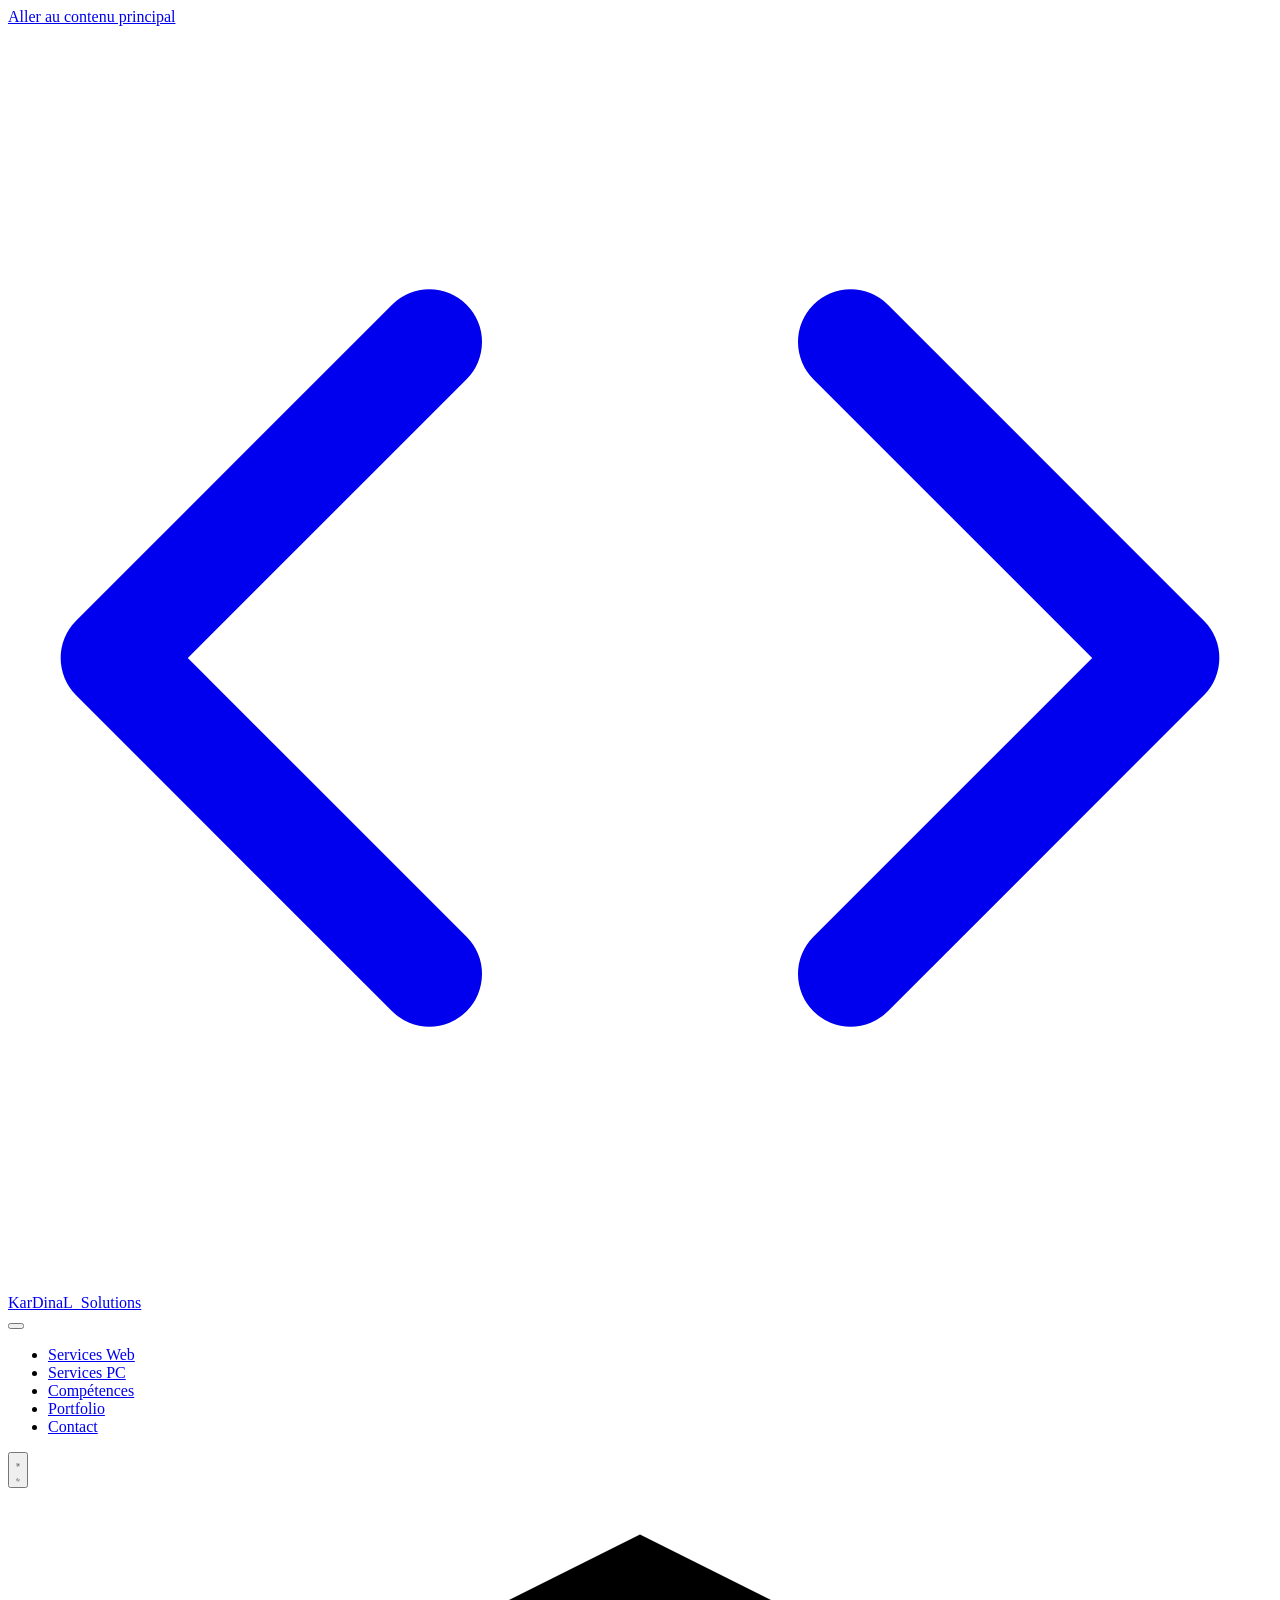
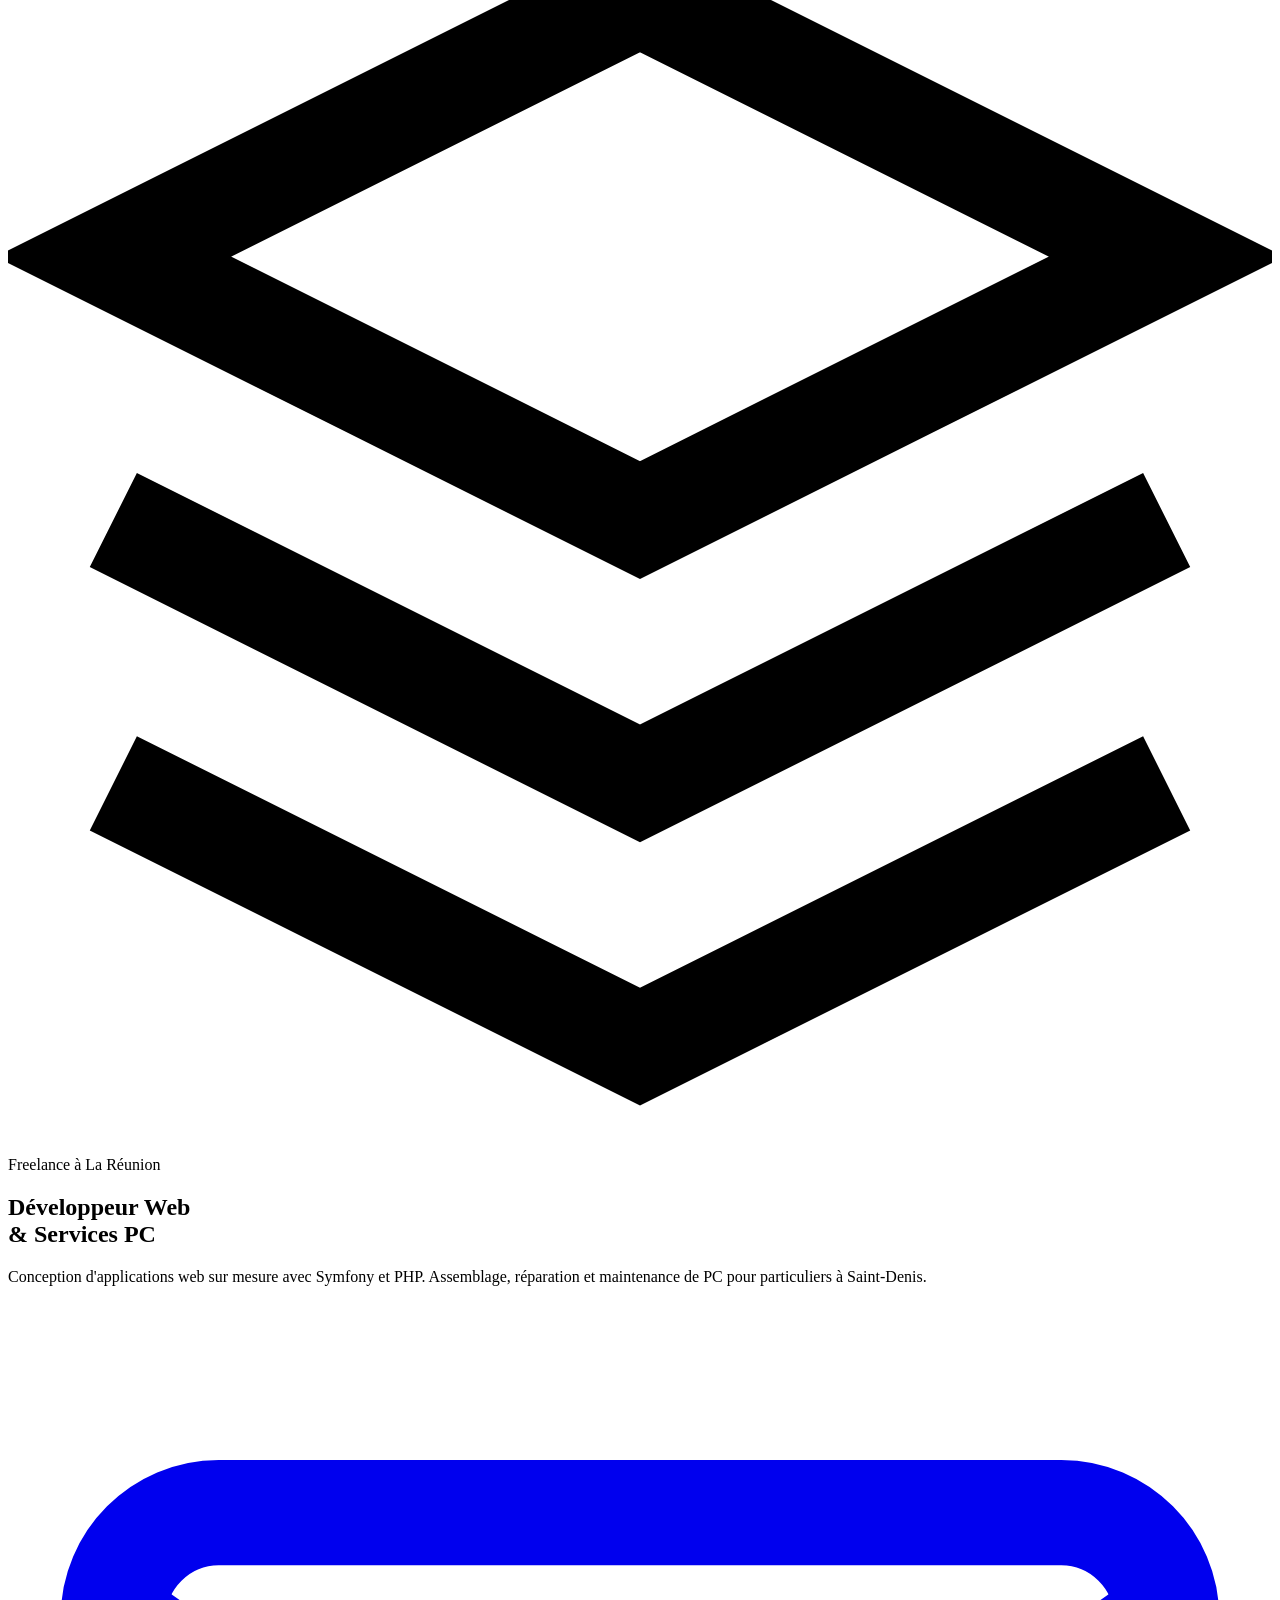
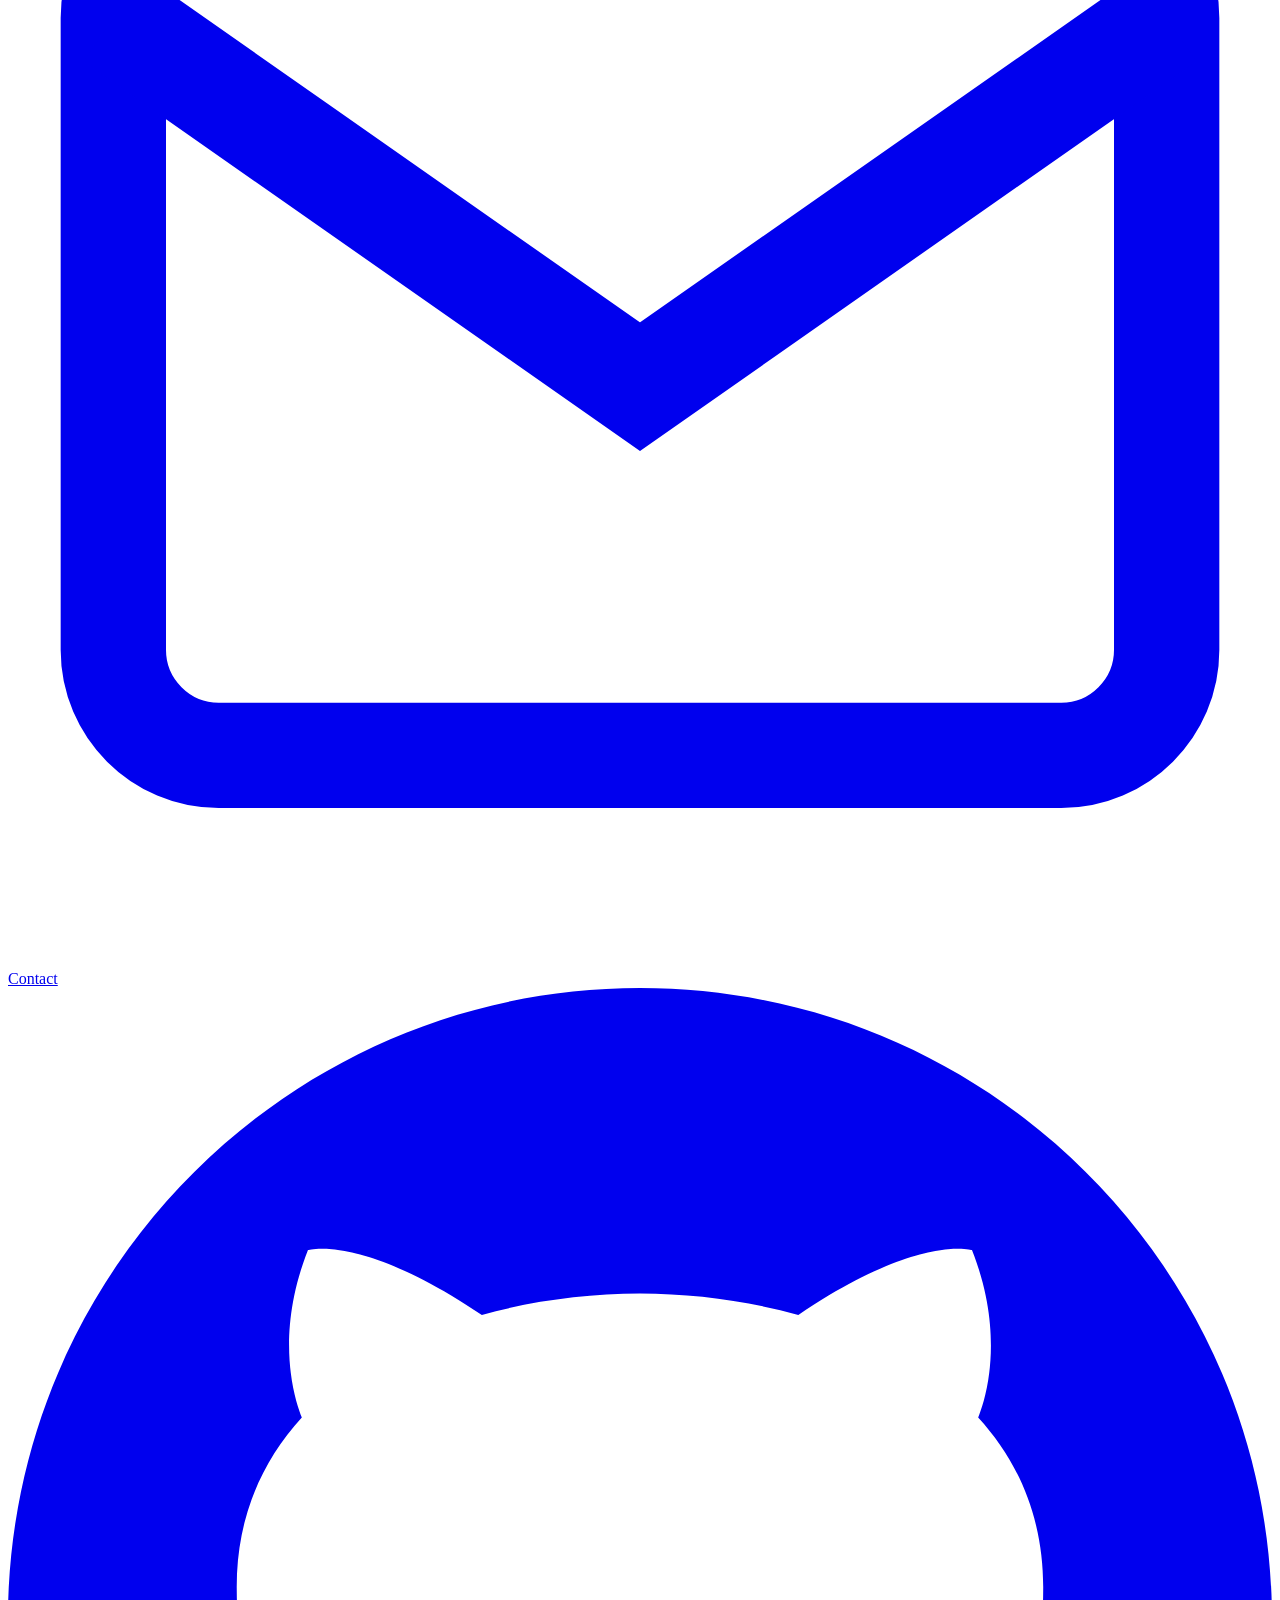
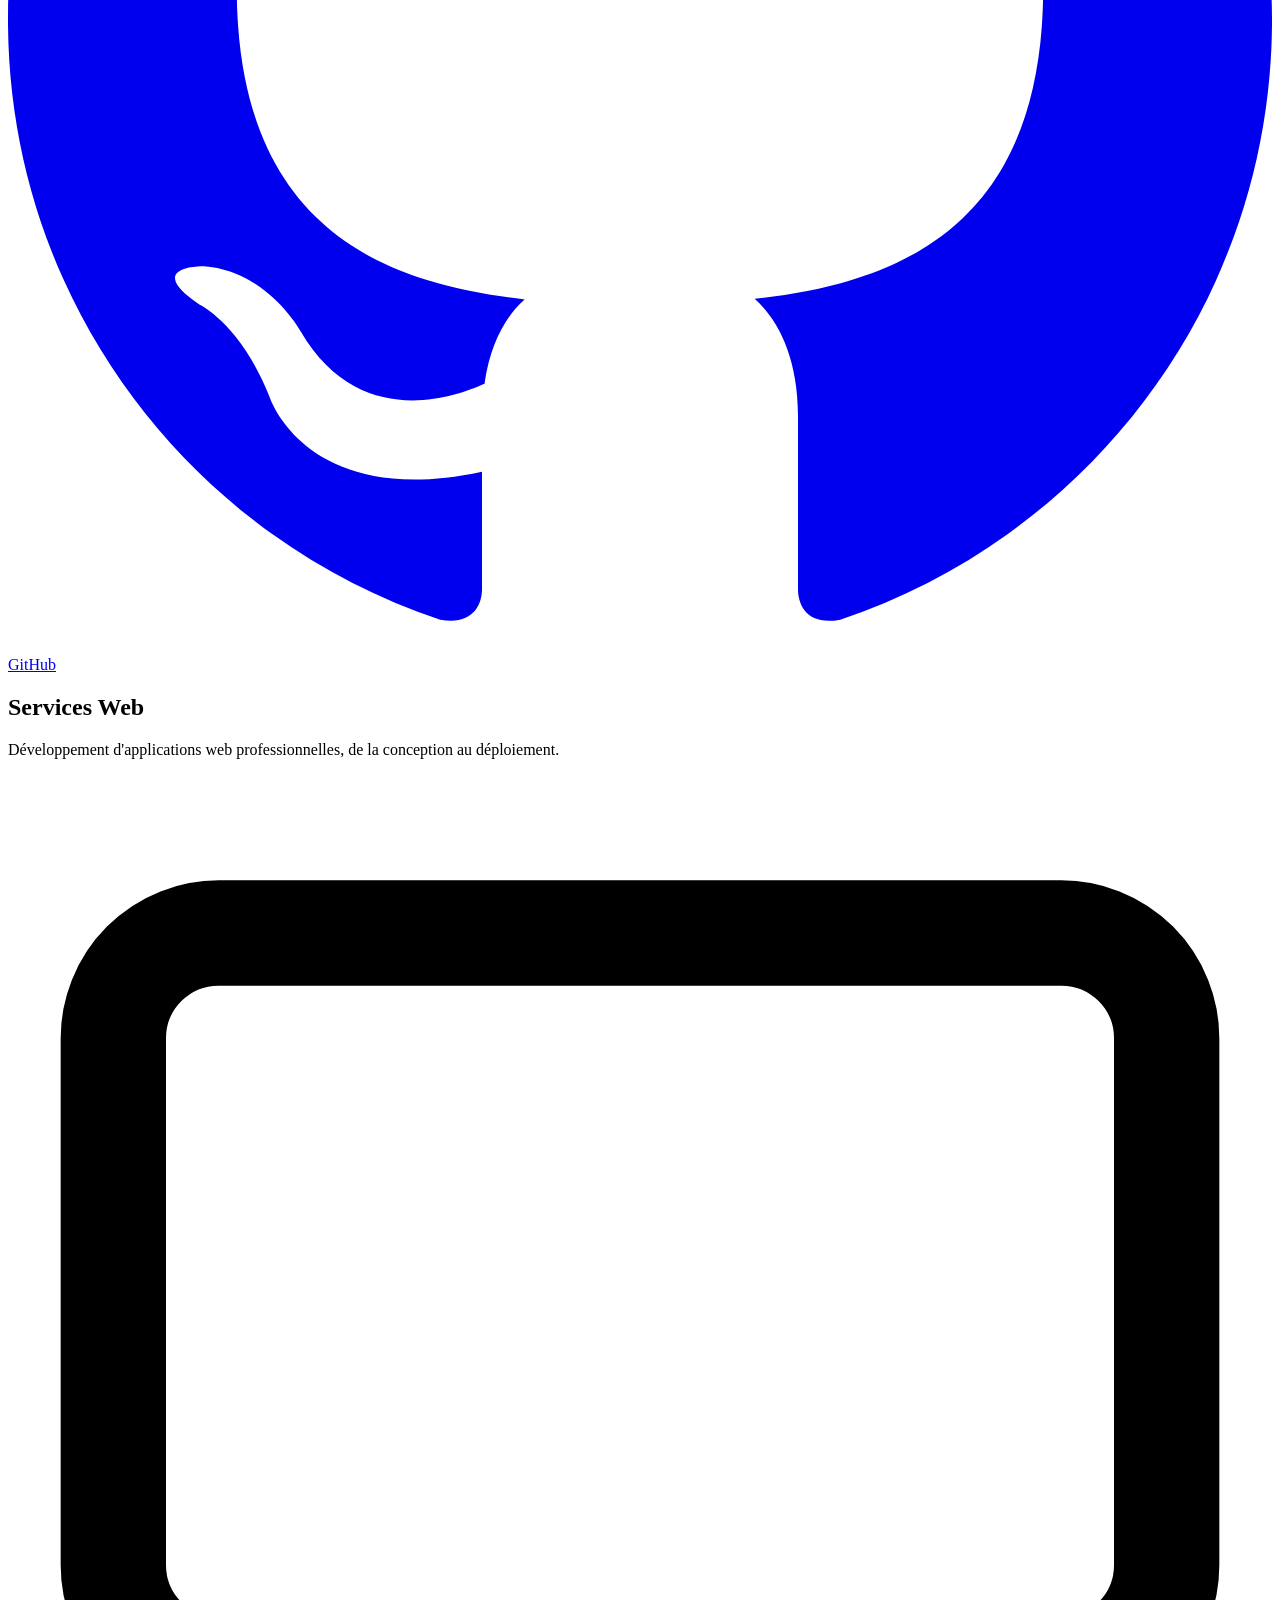
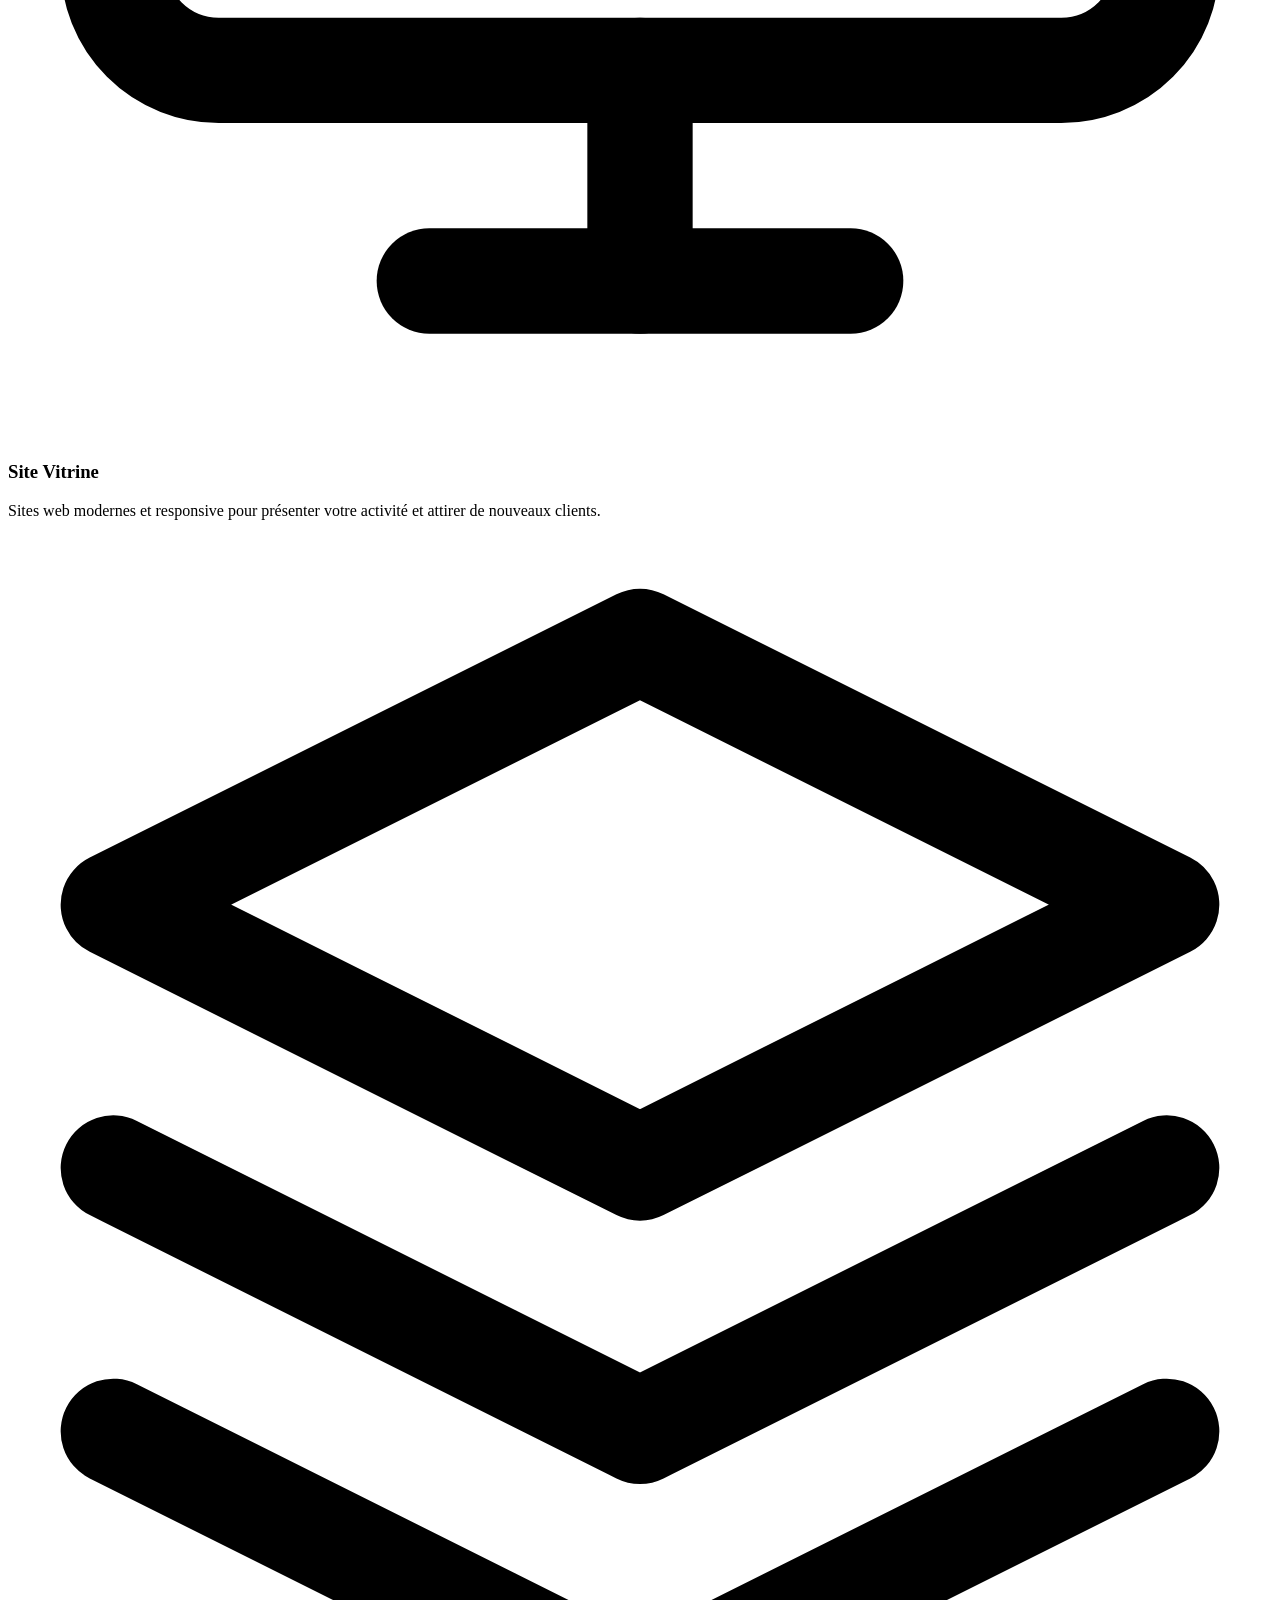
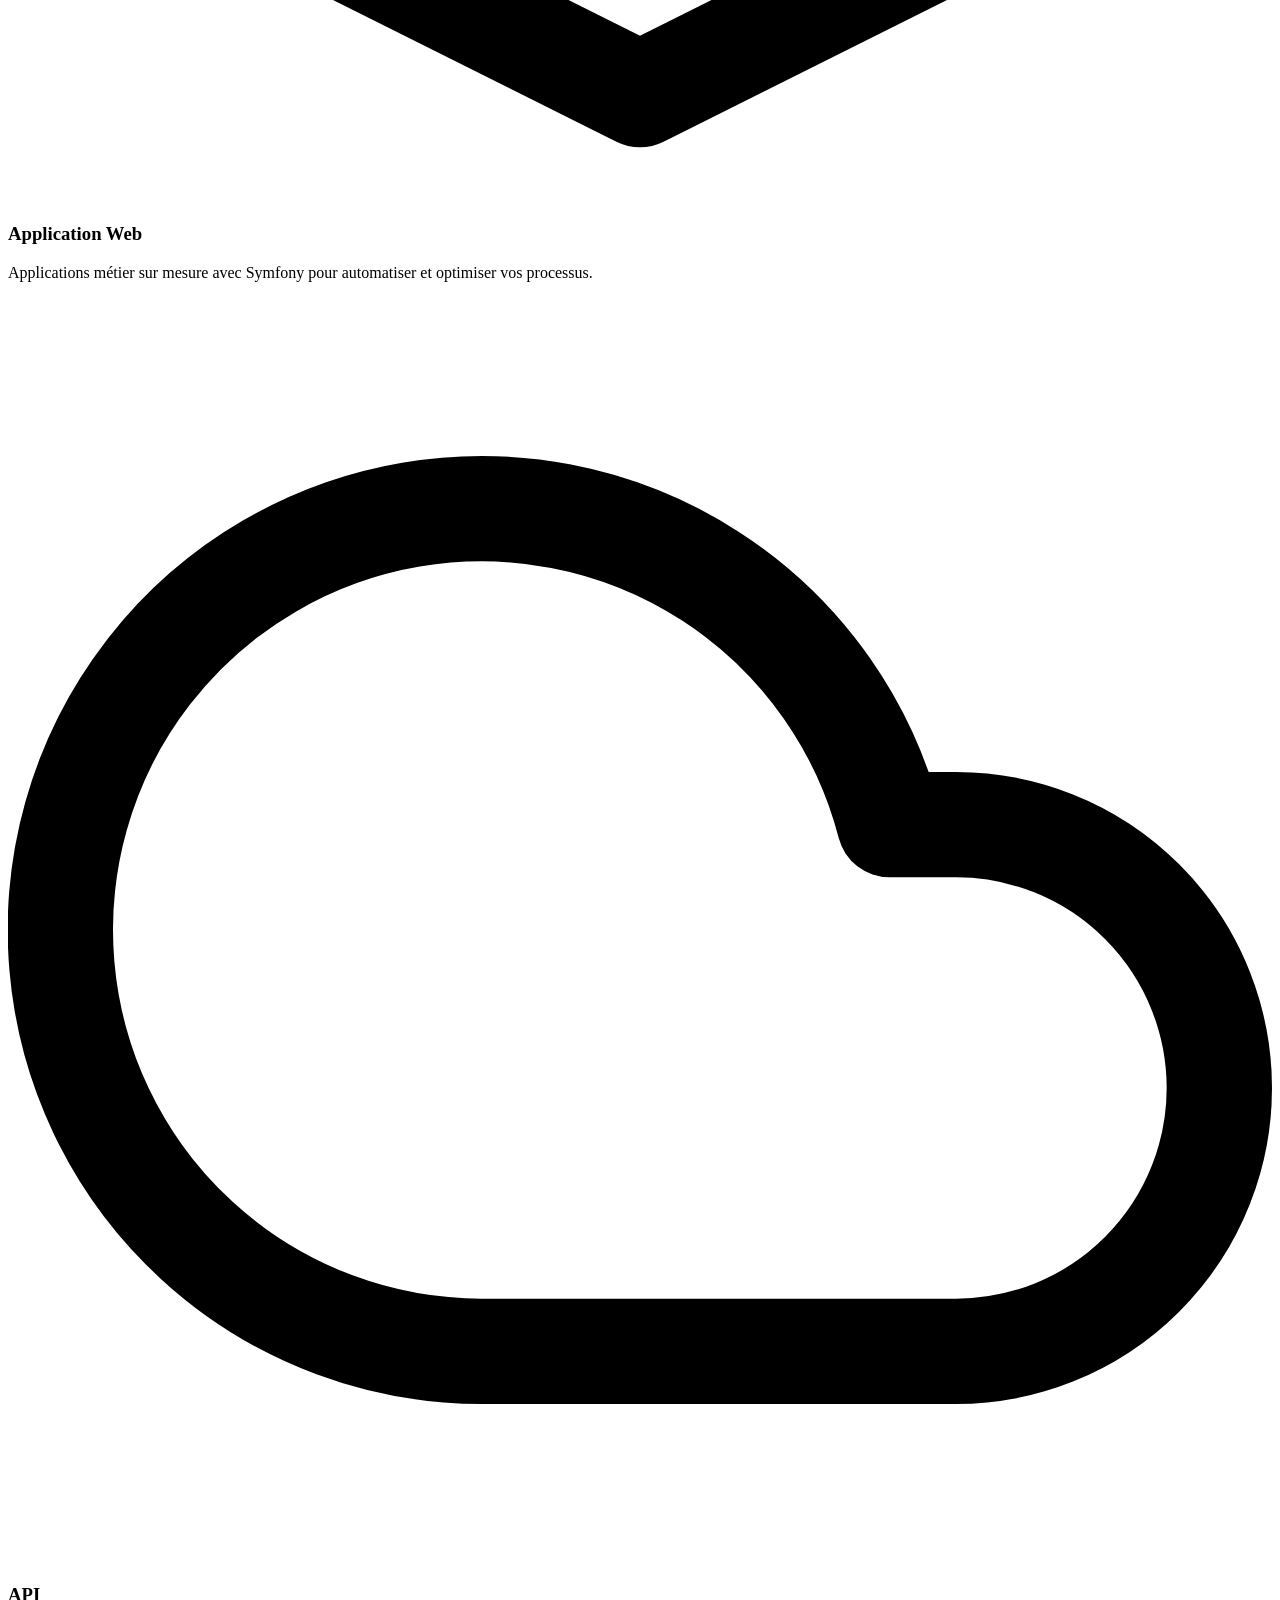
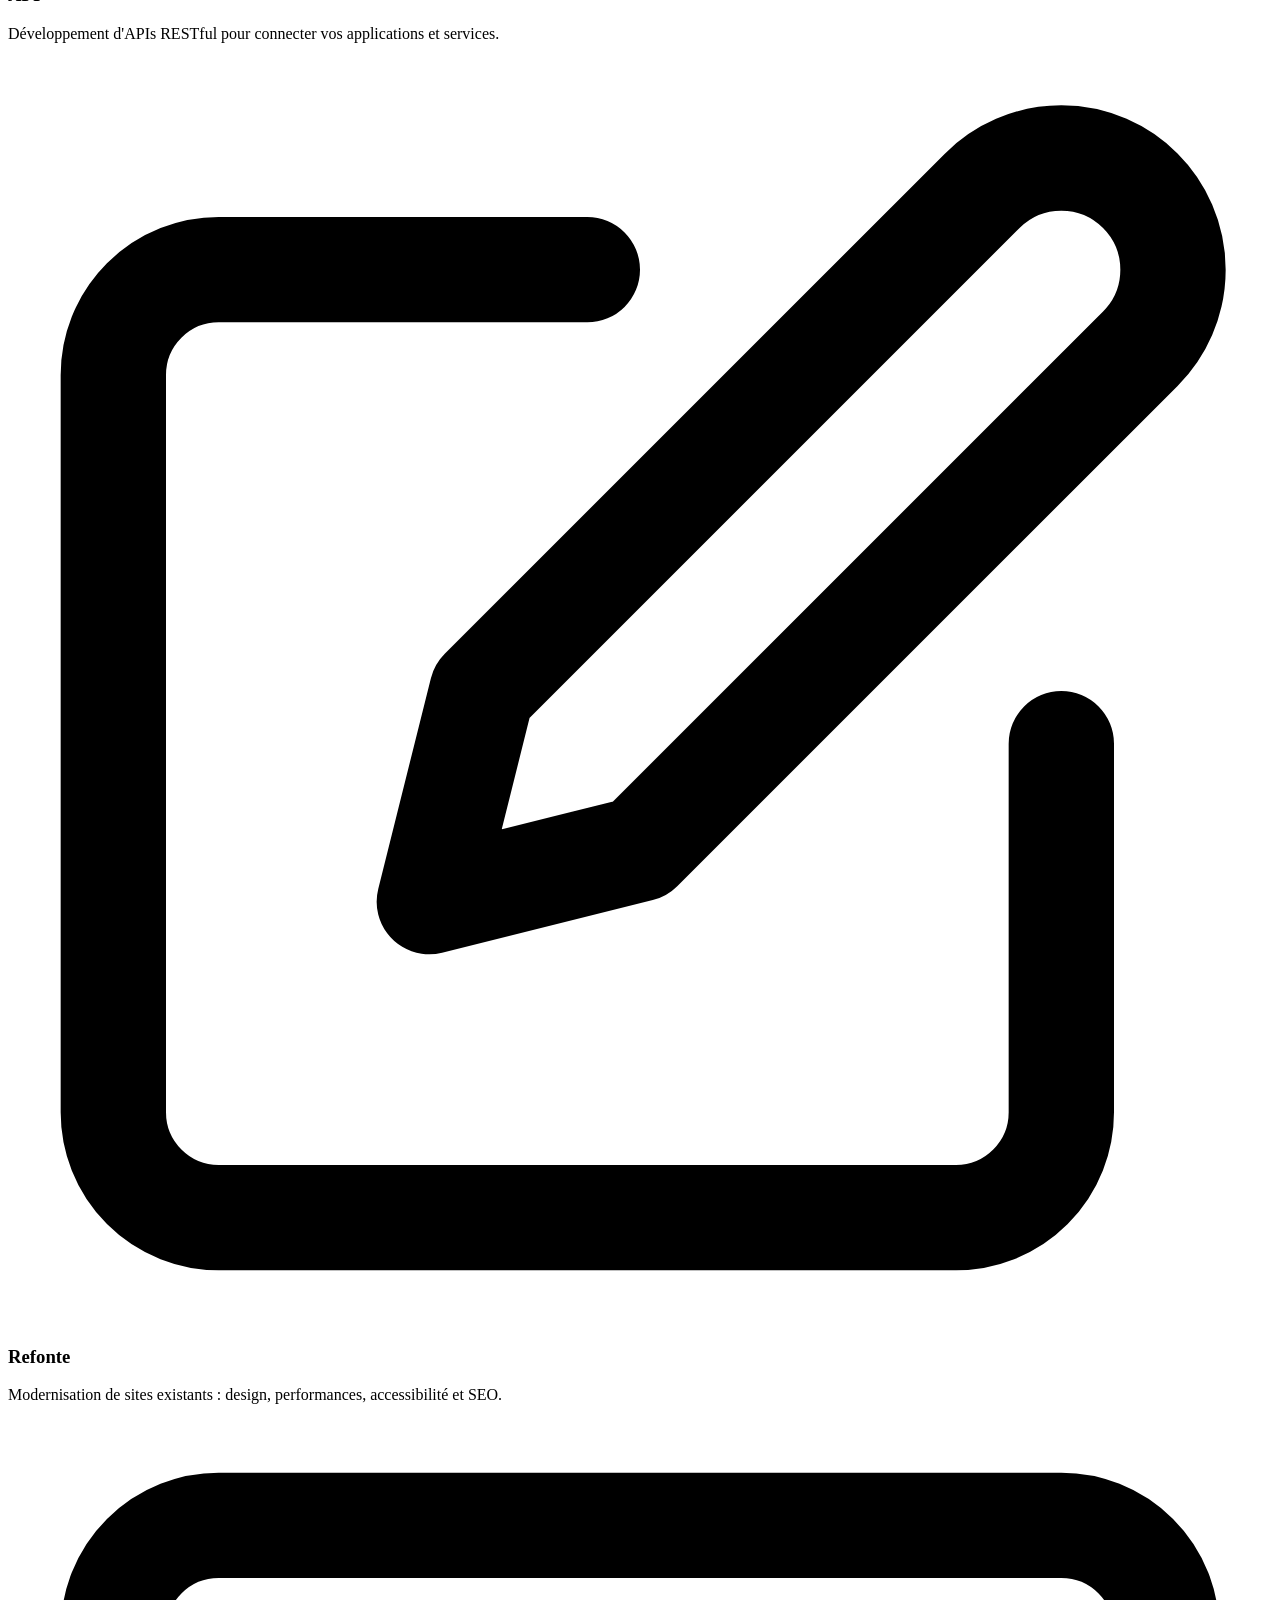
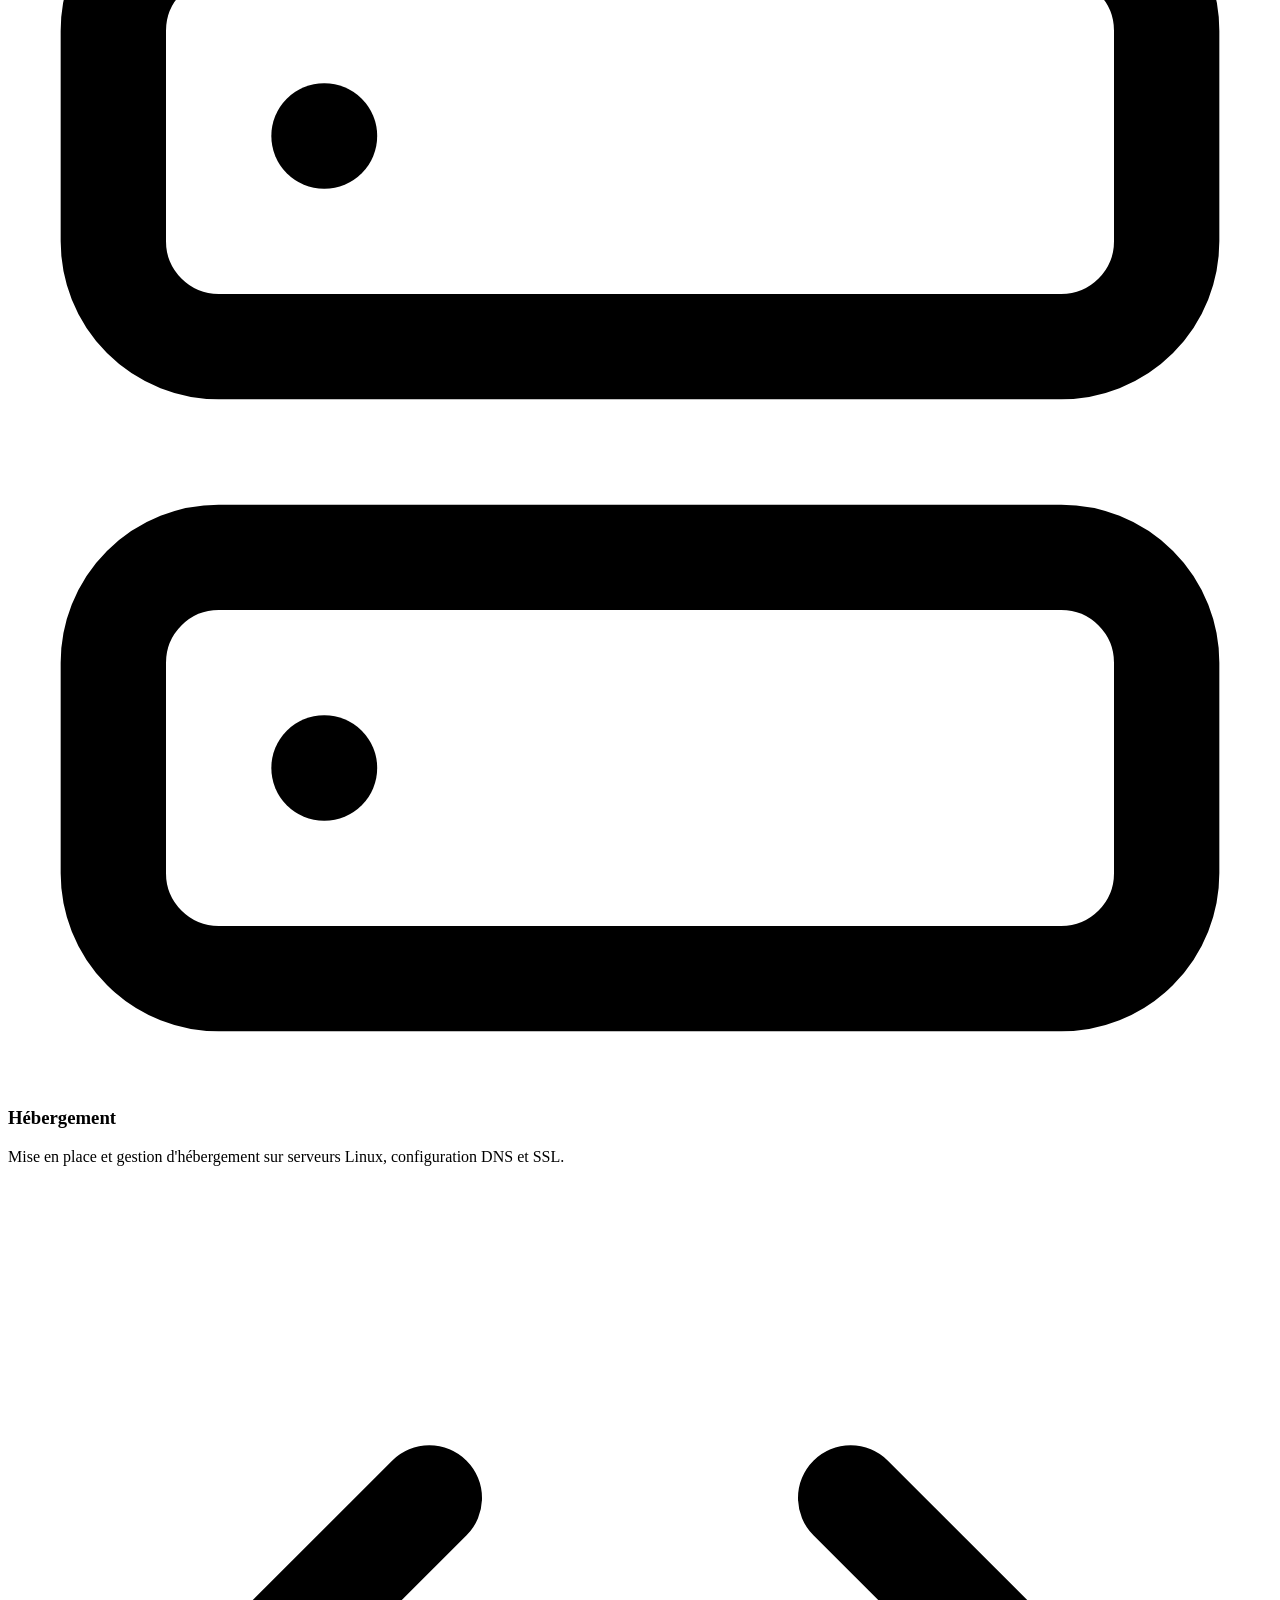
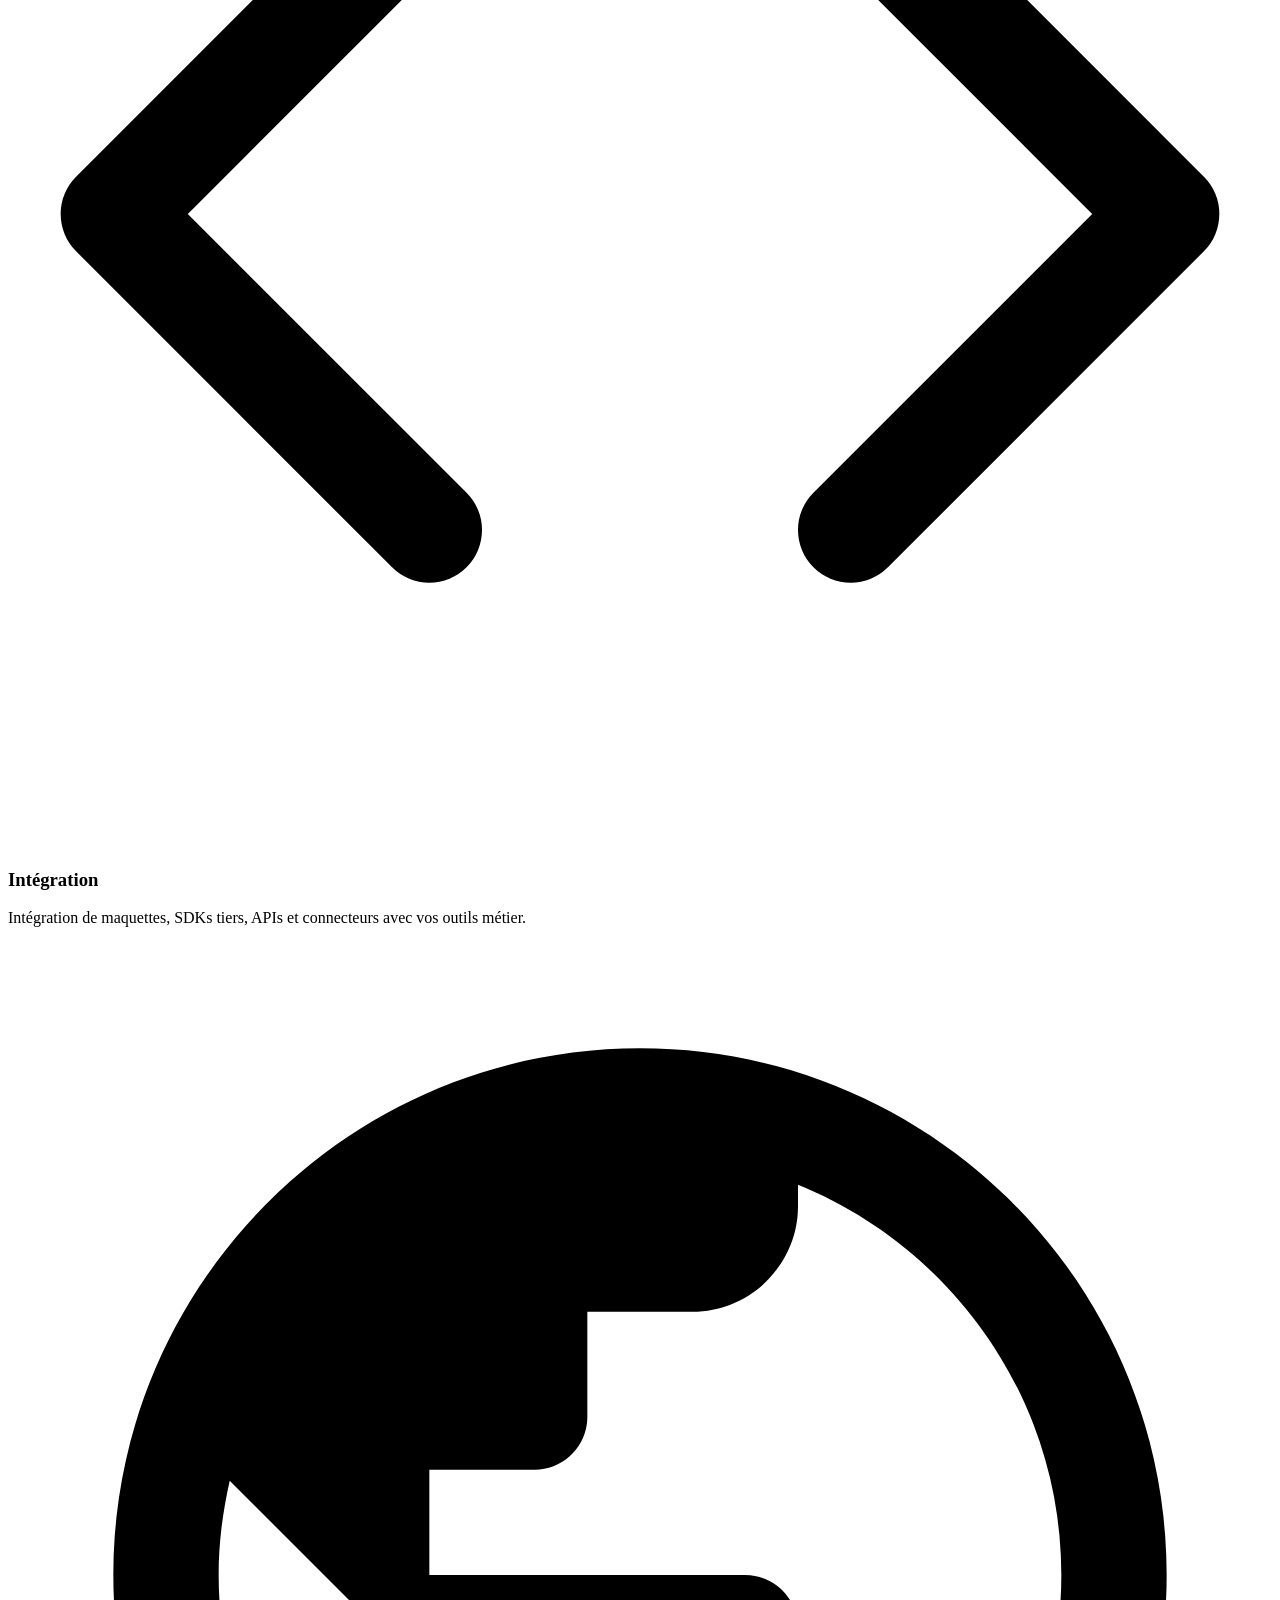
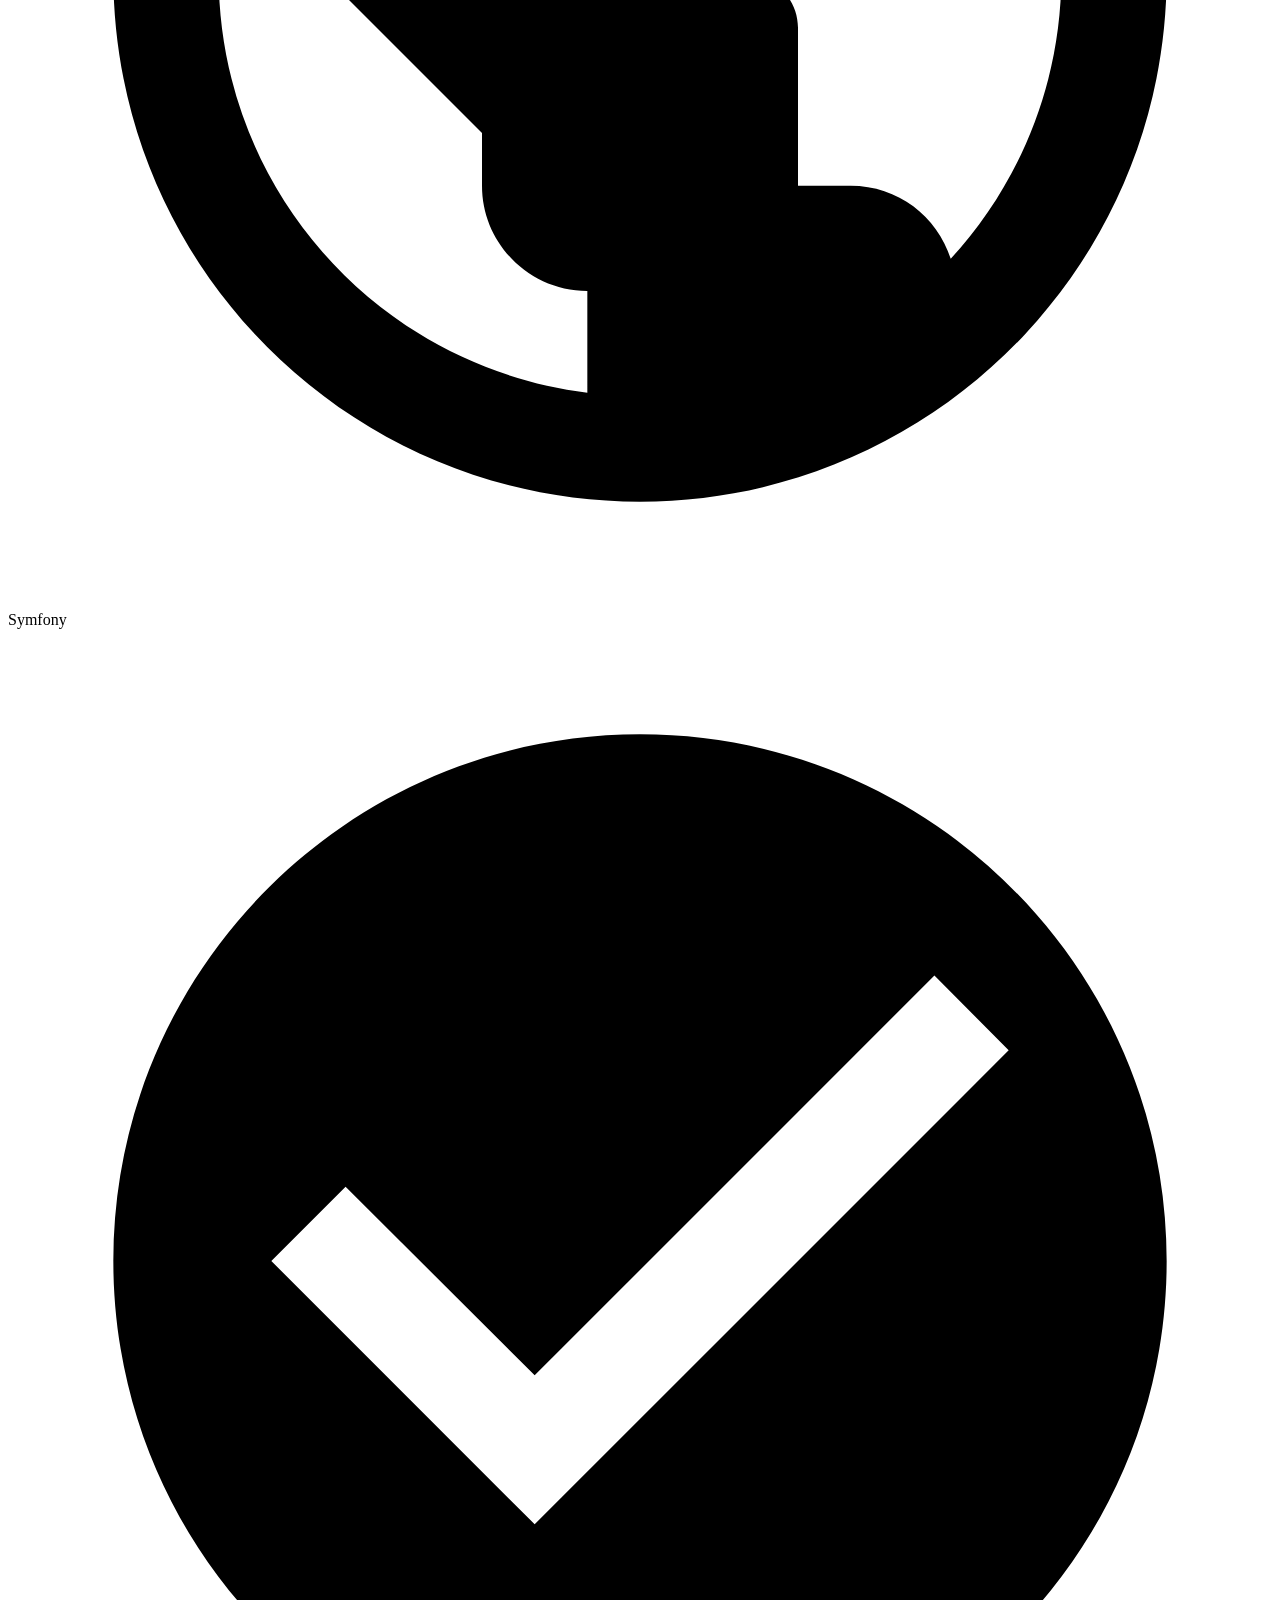
==== index.html @ f2d94ae6 "First commit" ====
<!DOCTYPE html>
<html lang="fr" data-theme="light">
<head>
    <meta charset="UTF-8">
    <meta name="viewport" content="width=device-width, initial-scale=1.0">
    <meta http-equiv="X-UA-Compatible" content="IE=edge">
    
    <!-- SEO -->
    <title>KarDinaL_Solutions | Développeur Web & Services PC à La Réunion</title>
    <meta name="description" content="Développeur d'applications web Symfony et services informatiques à Saint-Denis, La Réunion. Sites vitrines, applications web, APIs, assemblage et réparation PC pour particuliers.">
    <meta name="keywords" content="développeur web, Symfony, PHP, La Réunion, Saint-Denis, assemblage PC, réparation ordinateur, site vitrine, application web">
    <meta name="author" content="GRONDIN Clarel">
    <meta name="robots" content="index, follow">
    <link rel="canonical" href="https://me.kdlsolutions.re/">
    
    <!-- Open Graph -->
    <meta property="og:type" content="website">
    <meta property="og:url" content="https://me.kdlsolutions.re/">
    <meta property="og:title" content="KarDinaL_Solutions | Développeur Web & Services PC">
    <meta property="og:description" content="Développeur d'applications web et services informatiques à La Réunion. Sites vitrines, APIs, assemblage et réparation PC.">
    <meta property="og:locale" content="fr_FR">
    <meta property="og:site_name" content="KarDinaL_Solutions">
    
    <!-- Twitter Card -->
    <meta name="twitter:card" content="summary_large_image">
    <meta name="twitter:title" content="KarDinaL_Solutions | Développeur Web & Services PC">
    <meta name="twitter:description" content="Développeur d'applications web et services informatiques à La Réunion.">
    
    <!-- Favicon -->
    <link rel="icon" type="image/svg+xml" href="data:image/svg+xml,<svg xmlns='http://www.w3.org/2000/svg' viewBox='0 0 100 100'><text y='.9em' font-size='90'>💻</text></svg>">
    
    <!-- Preload fonts -->
    <link rel="preconnect" href="https://fonts.googleapis.com">
    <link rel="preconnect" href="https://fonts.gstatic.com" crossorigin>
    <link rel="preload" href="https://fonts.googleapis.com/css2?family=Inter:wght@400;500;600;700&display=swap" as="style">
    <link href="https://fonts.googleapis.com/css2?family=Inter:wght@400;500;600;700&display=swap" rel="stylesheet">
    
    <!-- Styles -->
    <link rel="stylesheet" href="assets/css/styles.css">
    
    <!-- JSON-LD Structured Data -->
    <script type="application/ld+json">
    {
        "@context": "https://schema.org",
        "@type": "ProfessionalService",
        "name": "KarDinaL_Solutions",
        "description": "Développeur d'applications web Symfony et services informatiques à La Réunion",
        "url": "https://me.kdlsolutions.re",
        "address": {
            "@type": "PostalAddress",
            "addressLocality": "Saint-Denis",
            "addressRegion": "La Réunion",
            "addressCountry": "FR"
        },
        "areaServed": {
            "@type": "Place",
            "name": "La Réunion"
        },
        "priceRange": "Sur devis",
        "serviceType": ["Développement web", "Assemblage PC", "Réparation informatique"],
        "sameAs": [
            "https://github.com/ALFClarel",
            "https://www.linkedin.com/in/clarel-grondin-336894282/"
        ]
    }
    </script>
</head>
<body>
    <!-- Skip Link -->
    <a href="#main" class="sr-only">Aller au contenu principal</a>

    <!-- Header -->
    <header class="header" role="banner">
        <div class="header__inner">
            <a href="#" class="header__logo" aria-label="KarDinaL_Solutions - Accueil">
                <!-- Logo placeholder - remplacer par votre logo -->
                <svg class="header__logo-icon" viewBox="0 0 24 24" fill="none" stroke="currentColor" stroke-width="2" stroke-linecap="round" stroke-linejoin="round" aria-hidden="true">
                    <polyline points="16 18 22 12 16 6"></polyline>
                    <polyline points="8 6 2 12 8 18"></polyline>
                </svg>
                <span>KarDinaL_Solutions</span>
            </a>
            
            <nav class="nav" role="navigation" aria-label="Navigation principale">
                <button class="nav__toggle" aria-expanded="false" aria-controls="nav-menu" aria-label="Menu de navigation">
                    <span class="nav__toggle-line"></span>
                    <span class="nav__toggle-line"></span>
                    <span class="nav__toggle-line"></span>
                </button>
                
                <ul class="nav__list" id="nav-menu">
                    <li><a href="#services-web" class="nav__link">Services Web</a></li>
                    <li><a href="#services-pc" class="nav__link">Services PC</a></li>
                    <li><a href="#competences" class="nav__link">Compétences</a></li>
                    <li><a href="#portfolio" class="nav__link">Portfolio</a></li>
                    <li><a href="#contact" class="nav__link">Contact</a></li>
                </ul>
                
                <button class="theme-toggle" aria-label="Activer le mode sombre" type="button">
                    <svg class="theme-toggle__icon theme-toggle__icon--sun" viewBox="0 0 24 24" fill="none" stroke="currentColor" stroke-width="2" stroke-linecap="round" stroke-linejoin="round" aria-hidden="true">
                        <circle cx="12" cy="12" r="5"></circle>
                        <line x1="12" y1="1" x2="12" y2="3"></line>
                        <line x1="12" y1="21" x2="12" y2="23"></line>
                        <line x1="4.22" y1="4.22" x2="5.64" y2="5.64"></line>
                        <line x1="18.36" y1="18.36" x2="19.78" y2="19.78"></line>
                        <line x1="1" y1="12" x2="3" y2="12"></line>
                        <line x1="21" y1="12" x2="23" y2="12"></line>
                        <line x1="4.22" y1="19.78" x2="5.64" y2="18.36"></line>
                        <line x1="18.36" y1="5.64" x2="19.78" y2="4.22"></line>
                    </svg>
                    <svg class="theme-toggle__icon theme-toggle__icon--moon" viewBox="0 0 24 24" fill="none" stroke="currentColor" stroke-width="2" stroke-linecap="round" stroke-linejoin="round" aria-hidden="true">
                        <path d="M21 12.79A9 9 0 1 1 11.21 3 7 7 0 0 0 21 12.79z"></path>
                    </svg>
                </button>
            </nav>
        </div>
    </header>

    <!-- Main Content -->
    <main id="main">
        <!-- Hero Section -->
        <section class="hero" id="hero">
            <div class="hero__content">
                <span class="hero__badge animate-fade-in-up">
                    <svg class="hero__badge-icon" viewBox="0 0 24 24" fill="none" stroke="currentColor" stroke-width="2" aria-hidden="true">
                        <path d="M12 2L2 7l10 5 10-5-10-5z"></path>
                        <path d="M2 17l10 5 10-5"></path>
                        <path d="M2 12l10 5 10-5"></path>
                    </svg>
                    Freelance à La Réunion
                </span>
                
                <h1 class="hero__title animate-fade-in-up animate-delay-1">
                    Développeur Web<br>
                    <span class="hero__title-accent">& Services PC</span>
                </h1>
                
                <p class="hero__description animate-fade-in-up animate-delay-2">
                    Conception d'applications web sur mesure avec Symfony et PHP. 
                    Assemblage, réparation et maintenance de PC pour particuliers à Saint-Denis.
                </p>
                
                <div class="hero__actions animate-fade-in-up animate-delay-3">
                    <a href="#contact" class="btn btn--primary">
                        <svg class="btn__icon" viewBox="0 0 24 24" fill="none" stroke="currentColor" stroke-width="2" aria-hidden="true">
                            <path d="M4 4h16c1.1 0 2 .9 2 2v12c0 1.1-.9 2-2 2H4c-1.1 0-2-.9-2-2V6c0-1.1.9-2 2-2z"></path>
                            <polyline points="22,6 12,13 2,6"></polyline>
                        </svg>
                        Contact
                    </a>
                    <a href="https://github.com/ALFClarel" target="_blank" rel="noopener noreferrer" class="btn btn--secondary">
                        <svg class="btn__icon" viewBox="0 0 24 24" fill="currentColor" aria-hidden="true">
                            <path d="M12 0c-6.626 0-12 5.373-12 12 0 5.302 3.438 9.8 8.207 11.387.599.111.793-.261.793-.577v-2.234c-3.338.726-4.033-1.416-4.033-1.416-.546-1.387-1.333-1.756-1.333-1.756-1.089-.745.083-.729.083-.729 1.205.084 1.839 1.237 1.839 1.237 1.07 1.834 2.807 1.304 3.492.997.107-.775.418-1.305.762-1.604-2.665-.305-5.467-1.334-5.467-5.931 0-1.311.469-2.381 1.236-3.221-.124-.303-.535-1.524.117-3.176 0 0 1.008-.322 3.301 1.23.957-.266 1.983-.399 3.003-.404 1.02.005 2.047.138 3.006.404 2.291-1.552 3.297-1.23 3.297-1.23.653 1.653.242 2.874.118 3.176.77.84 1.235 1.911 1.235 3.221 0 4.609-2.807 5.624-5.479 5.921.43.372.823 1.102.823 2.222v3.293c0 .319.192.694.801.576 4.765-1.589 8.199-6.086 8.199-11.386 0-6.627-5.373-12-12-12z"/>
                        </svg>
                        GitHub
                    </a>
                </div>
            </div>
        </section>

        <!-- Services Web Section -->
        <section class="section section--alt" id="services-web">
            <div class="container">
                <div class="section__header reveal">
                    <h2 class="section__title">Services Web</h2>
                    <p class="section__subtitle">
                        Développement d'applications web professionnelles, de la conception au déploiement.
                    </p>
                </div>
                
                <div class="services-grid">
                    <article class="service-card reveal">
                        <svg class="service-card__icon" viewBox="0 0 24 24" fill="none" stroke="currentColor" stroke-width="2" stroke-linecap="round" stroke-linejoin="round" aria-hidden="true">
                            <rect x="2" y="3" width="20" height="14" rx="2" ry="2"></rect>
                            <line x1="8" y1="21" x2="16" y2="21"></line>
                            <line x1="12" y1="17" x2="12" y2="21"></line>
                        </svg>
                        <h3 class="service-card__title">Site Vitrine</h3>
                        <p class="service-card__description">
                            Sites web modernes et responsive pour présenter votre activité et attirer de nouveaux clients.
                        </p>
                    </article>
                    
                    <article class="service-card reveal">
                        <svg class="service-card__icon" viewBox="0 0 24 24" fill="none" stroke="currentColor" stroke-width="2" stroke-linecap="round" stroke-linejoin="round" aria-hidden="true">
                            <polygon points="12 2 2 7 12 12 22 7 12 2"></polygon>
                            <polyline points="2 17 12 22 22 17"></polyline>
                            <polyline points="2 12 12 17 22 12"></polyline>
                        </svg>
                        <h3 class="service-card__title">Application Web</h3>
                        <p class="service-card__description">
                            Applications métier sur mesure avec Symfony pour automatiser et optimiser vos processus.
                        </p>
                    </article>
                    
                    <article class="service-card reveal">
                        <svg class="service-card__icon" viewBox="0 0 24 24" fill="none" stroke="currentColor" stroke-width="2" stroke-linecap="round" stroke-linejoin="round" aria-hidden="true">
                            <path d="M18 10h-1.26A8 8 0 1 0 9 20h9a5 5 0 0 0 0-10z"></path>
                        </svg>
                        <h3 class="service-card__title">API</h3>
                        <p class="service-card__description">
                            Développement d'APIs RESTful pour connecter vos applications et services.
                        </p>
                    </article>
                    
                    <article class="service-card reveal">
                        <svg class="service-card__icon" viewBox="0 0 24 24" fill="none" stroke="currentColor" stroke-width="2" stroke-linecap="round" stroke-linejoin="round" aria-hidden="true">
                            <path d="M11 4H4a2 2 0 0 0-2 2v14a2 2 0 0 0 2 2h14a2 2 0 0 0 2-2v-7"></path>
                            <path d="M18.5 2.5a2.121 2.121 0 0 1 3 3L12 15l-4 1 1-4 9.5-9.5z"></path>
                        </svg>
                        <h3 class="service-card__title">Refonte</h3>
                        <p class="service-card__description">
                            Modernisation de sites existants : design, performances, accessibilité et SEO.
                        </p>
                    </article>
                    
                    <article class="service-card reveal">
                        <svg class="service-card__icon" viewBox="0 0 24 24" fill="none" stroke="currentColor" stroke-width="2" stroke-linecap="round" stroke-linejoin="round" aria-hidden="true">
                            <rect x="2" y="2" width="20" height="8" rx="2" ry="2"></rect>
                            <rect x="2" y="14" width="20" height="8" rx="2" ry="2"></rect>
                            <line x1="6" y1="6" x2="6.01" y2="6"></line>
                            <line x1="6" y1="18" x2="6.01" y2="18"></line>
                        </svg>
                        <h3 class="service-card__title">Hébergement</h3>
                        <p class="service-card__description">
                            Mise en place et gestion d'hébergement sur serveurs Linux, configuration DNS et SSL.
                        </p>
                    </article>
                    
                    <article class="service-card reveal">
                        <svg class="service-card__icon" viewBox="0 0 24 24" fill="none" stroke="currentColor" stroke-width="2" stroke-linecap="round" stroke-linejoin="round" aria-hidden="true">
                            <polyline points="16 18 22 12 16 6"></polyline>
                            <polyline points="8 6 2 12 8 18"></polyline>
                        </svg>
                        <h3 class="service-card__title">Intégration</h3>
                        <p class="service-card__description">
                            Intégration de maquettes, SDKs tiers, APIs et connecteurs avec vos outils métier.
                        </p>
                    </article>
                </div>
                
                <div class="tech-stack reveal">
                    <span class="tech-badge">
                        <svg class="tech-badge__icon" viewBox="0 0 24 24" fill="currentColor" aria-hidden="true">
                            <path d="M12 2C6.48 2 2 6.48 2 12s4.48 10 10 10 10-4.48 10-10S17.52 2 12 2zm-1 17.93c-3.95-.49-7-3.85-7-7.93 0-.62.08-1.21.21-1.79L9 15v1c0 1.1.9 2 2 2v1.93zm6.9-2.54c-.26-.81-1-1.39-1.9-1.39h-1v-3c0-.55-.45-1-1-1H8v-2h2c.55 0 1-.45 1-1V7h2c1.1 0 2-.9 2-2v-.41c2.93 1.19 5 4.06 5 7.41 0 2.08-.8 3.97-2.1 5.39z"/>
                        </svg>
                        Symfony
                    </span>
                    <span class="tech-badge">
                        <svg class="tech-badge__icon" viewBox="0 0 24 24" fill="currentColor" aria-hidden="true">
                            <path d="M12 2C6.48 2 2 6.48 2 12s4.48 10 10 10 10-4.48 10-10S17.52 2 12 2zm-2 15l-5-5 1.41-1.41L10 14.17l7.59-7.59L19 8l-9 9z"/>
                        </svg>
                        PHP
                    </span>
                    <span class="tech-badge">
                        <svg class="tech-badge__icon" viewBox="0 0 24 24" fill="currentColor" aria-hidden="true">
                            <path d="M12 3c-4.97 0-9 4.03-9 9s4.03 9 9 9c.83 0 1.5-.67 1.5-1.5 0-.39-.15-.74-.39-1.01-.23-.26-.38-.61-.38-.99 0-.83.67-1.5 1.5-1.5H16c2.76 0 5-2.24 5-5 0-4.42-4.03-8-9-8zm-5.5 9c-.83 0-1.5-.67-1.5-1.5S5.67 9 6.5 9 8 9.67 8 10.5 7.33 12 6.5 12zm3-4C8.67 8 8 7.33 8 6.5S8.67 5 9.5 5s1.5.67 1.5 1.5S10.33 8 9.5 8zm5 0c-.83 0-1.5-.67-1.5-1.5S13.67 5 14.5 5s1.5.67 1.5 1.5S15.33 8 14.5 8zm3 4c-.83 0-1.5-.67-1.5-1.5S16.67 9 17.5 9s1.5.67 1.5 1.5-.67 1.5-1.5 1.5z"/>
                        </svg>
                        MySQL
                    </span>
                    <span class="tech-badge">
                        <svg class="tech-badge__icon" viewBox="0 0 24 24" fill="currentColor" aria-hidden="true">
                            <path d="M12 2L2 7v10l10 5 10-5V7L12 2zm0 18.5L4 16V9l8 4v7.5zm1-8.77L5.5 8 12 4.5 18.5 8 13 11.73z"/>
                        </svg>
                        Linux
                    </span>
                </div>
                
                <p class="section__subtitle reveal" style="margin-top: var(--spacing-xl); text-align: center;">
                    <strong>Tarification sur devis</strong> — Chaque projet est unique.
                </p>
            </div>
        </section>

        <!-- Services PC Section -->
        <section class="section" id="services-pc">
            <div class="container">
                <div class="section__header reveal">
                    <h2 class="section__title">Services PC</h2>
                    <p class="section__subtitle">
                        Assemblage sur mesure et maintenance informatique pour particuliers.
                    </p>
                </div>
                
                <div class="services-grid">
                    <article class="service-card reveal">
                        <svg class="service-card__icon" viewBox="0 0 24 24" fill="none" stroke="currentColor" stroke-width="2" stroke-linecap="round" stroke-linejoin="round" aria-hidden="true">
                            <rect x="4" y="4" width="16" height="16" rx="2" ry="2"></rect>
                            <rect x="9" y="9" width="6" height="6"></rect>
                            <line x1="9" y1="1" x2="9" y2="4"></line>
                            <line x1="15" y1="1" x2="15" y2="4"></line>
                            <line x1="9" y1="20" x2="9" y2="23"></line>
                            <line x1="15" y1="20" x2="15" y2="23"></line>
                            <line x1="20" y1="9" x2="23" y2="9"></line>
                            <line x1="20" y1="14" x2="23" y2="14"></line>
                            <line x1="1" y1="9" x2="4" y2="9"></line>
                            <line x1="1" y1="14" x2="4" y2="14"></line>
                        </svg>
                        <h3 class="service-card__title">Assemblage PC</h3>
                        <p class="service-card__description">
                            Montage de configurations sur mesure adaptées à vos besoins : gaming, bureautique, création.
                        </p>
                    </article>
                    
                    <article class="service-card reveal">
                        <svg class="service-card__icon" viewBox="0 0 24 24" fill="none" stroke="currentColor" stroke-width="2" stroke-linecap="round" stroke-linejoin="round" aria-hidden="true">
                            <polyline points="23 6 13.5 15.5 8.5 10.5 1 18"></polyline>
                            <polyline points="17 6 23 6 23 12"></polyline>
                        </svg>
                        <h3 class="service-card__title">Upgrade</h3>
                        <p class="service-card__description">
                            Amélioration des performances : RAM, SSD, carte graphique, alimentation.
                        </p>
                    </article>
                    
                    <article class="service-card reveal">
                        <svg class="service-card__icon" viewBox="0 0 24 24" fill="none" stroke="currentColor" stroke-width="2" stroke-linecap="round" stroke-linejoin="round" aria-hidden="true">
                            <circle cx="12" cy="12" r="10"></circle>
                            <line x1="12" y1="8" x2="12" y2="12"></line>
                            <line x1="12" y1="16" x2="12.01" y2="16"></line>
                        </svg>
                        <h3 class="service-card__title">Diagnostic</h3>
                        <p class="service-card__description">
                            Identification des pannes matérielles et logicielles, tests de composants.
                        </p>
                    </article>
                    
                    <article class="service-card reveal">
                        <svg class="service-card__icon" viewBox="0 0 24 24" fill="none" stroke="currentColor" stroke-width="2" stroke-linecap="round" stroke-linejoin="round" aria-hidden="true">
                            <path d="M14.7 6.3a1 1 0 0 0 0 1.4l1.6 1.6a1 1 0 0 0 1.4 0l3.77-3.77a6 6 0 0 1-7.94 7.94l-6.91 6.91a2.12 2.12 0 0 1-3-3l6.91-6.91a6 6 0 0 1 7.94-7.94l-3.76 3.76z"></path>
                        </svg>
                        <h3 class="service-card__title">Réparation</h3>
                        <p class="service-card__description">
                            Remplacement de composants défectueux, réparation de connexions, récupération de données.
                        </p>
                    </article>
                    
                    <article class="service-card reveal">
                        <svg class="service-card__icon" viewBox="0 0 24 24" fill="none" stroke="currentColor" stroke-width="2" stroke-linecap="round" stroke-linejoin="round" aria-hidden="true">
                            <path d="M12 2v4M12 18v4M4.93 4.93l2.83 2.83M16.24 16.24l2.83 2.83M2 12h4M18 12h4M4.93 19.07l2.83-2.83M16.24 7.76l2.83-2.83"></path>
                        </svg>
                        <h3 class="service-card__title">Nettoyage</h3>
                        <p class="service-card__description">
                            Dépoussiérage complet, changement de pâte thermique, optimisation du refroidissement.
                        </p>
                    </article>
                    
                    <article class="service-card reveal">
                        <svg class="service-card__icon" viewBox="0 0 24 24" fill="none" stroke="currentColor" stroke-width="2" stroke-linecap="round" stroke-linejoin="round" aria-hidden="true">
                            <rect x="2" y="3" width="20" height="14" rx="2" ry="2"></rect>
                            <line x1="8" y1="21" x2="16" y2="21"></line>
                            <line x1="12" y1="17" x2="12" y2="21"></line>
                        </svg>
                        <h3 class="service-card__title">Réinstallation OS</h3>
                        <p class="service-card__description">
                            Installation propre de Windows ou Linux, configuration et mise à jour des pilotes.
                        </p>
                    </article>
                </div>
                
                <div class="github-cta reveal">
                    <p class="github-cta__text">
                        <strong>Service Pickup disponible</strong> — Récupération de votre PC à domicile sur Saint-Denis et environs.
                    </p>
                    <p class="section__subtitle" style="margin-bottom: 0;">
                        <strong>Tarification sur devis</strong> — Contactez-moi pour un diagnostic gratuit.
                    </p>
                </div>
            </div>
        </section>

        <!-- Compétences additionnelles -->
        <section class="section section--alt" id="competences">
            <div class="container">
                <div class="section__header reveal">
                    <h2 class="section__title">Compétences Techniques</h2>
                    <p class="section__subtitle">
                        Formation BTS Électronique et expérience en développement d'applications.
                    </p>
                </div>
                
                <div class="about-grid">
                    <article class="about-card reveal">
                        <svg class="about-card__icon" viewBox="0 0 24 24" fill="none" stroke="currentColor" stroke-width="2" stroke-linecap="round" stroke-linejoin="round" aria-hidden="true">
                            <rect x="4" y="4" width="16" height="16" rx="2" ry="2"></rect>
                            <rect x="9" y="9" width="6" height="6"></rect>
                            <line x1="9" y1="1" x2="9" y2="4"></line>
                            <line x1="15" y1="1" x2="15" y2="4"></line>
                        </svg>
                        <h3 class="about-card__title">Électronique</h3>
                        <p class="about-card__text">
                            Microcontrôleurs, PCB, soudure. Utilisation de KiCAD, LTSpice, Fritzing.
                        </p>
                    </article>
                    
                    <article class="about-card reveal">
                        <svg class="about-card__icon" viewBox="0 0 24 24" fill="none" stroke="currentColor" stroke-width="2" stroke-linecap="round" stroke-linejoin="round" aria-hidden="true">
                            <path d="M5 12.55a11 11 0 0 1 14.08 0"></path>
                            <path d="M1.42 9a16 16 0 0 1 21.16 0"></path>
                            <path d="M8.53 16.11a6 6 0 0 1 6.95 0"></path>
                            <line x1="12" y1="20" x2="12.01" y2="20"></line>
                        </svg>
                        <h3 class="about-card__title">RadioFréquences</h3>
                        <p class="about-card__text">
                            LoRa 868/433 MHz, GPS, Bluetooth, WiFi. Systèmes IoT et communications sans fil.
                        </p>
                    </article>
                    
                    <article class="about-card reveal">
                        <svg class="about-card__icon" viewBox="0 0 24 24" fill="none" stroke="currentColor" stroke-width="2" stroke-linecap="round" stroke-linejoin="round" aria-hidden="true">
                            <polyline points="4 17 10 11 4 5"></polyline>
                            <line x1="12" y1="19" x2="20" y2="19"></line>
                        </svg>
                        <h3 class="about-card__title">Ligne de Commande</h3>
                        <p class="about-card__text">
                            Linux, PowerShell, Bash. Administration de serveurs et VPS, automatisation.
                        </p>
                    </article>
                    
                    <article class="about-card reveal">
                        <svg class="about-card__icon" viewBox="0 0 24 24" fill="none" stroke="currentColor" stroke-width="2" stroke-linecap="round" stroke-linejoin="round" aria-hidden="true">
                            <path d="M12 2L2 7l10 5 10-5-10-5z"></path>
                            <path d="M2 17l10 5 10-5"></path>
                            <path d="M2 12l10 5 10-5"></path>
                        </svg>
                        <h3 class="about-card__title">Logiciels EBP</h3>
                        <p class="about-card__text">
                            SDK EBP, requêtage SQL, import/export de données. Développement d'applications métier.
                        </p>
                    </article>
                </div>
                
                <div class="tech-stack reveal" style="margin-top: var(--spacing-2xl);">
                    <span class="tech-badge">Python</span>
                    <span class="tech-badge">JavaScript</span>
                    <span class="tech-badge">HTML/CSS</span>
                    <span class="tech-badge">C/C++ (Arduino)</span>
                    <span class="tech-badge">Flutter</span>
                    <span class="tech-badge">Git</span>
                    <span class="tech-badge">WordPress</span>
                </div>
            </div>
        </section>

        <!-- Portfolio Section -->
        <section class="section" id="portfolio">
            <div class="container">
                <div class="section__header reveal">
                    <h2 class="section__title">Portfolio</h2>
                    <p class="section__subtitle">
                        Quelques réalisations récentes.
                    </p>
                </div>
                
                <div class="portfolio-grid">
                    <article class="portfolio-card reveal">
                        <div class="portfolio-card__image">
                            <svg class="portfolio-card__placeholder" viewBox="0 0 24 24" fill="none" stroke="currentColor" stroke-width="1.5" aria-hidden="true">
                                <rect x="3" y="3" width="18" height="18" rx="2" ry="2"></rect>
                                <circle cx="8.5" cy="8.5" r="1.5"></circle>
                                <polyline points="21 15 16 10 5 21"></polyline>
                            </svg>
                        </div>
                        <div class="portfolio-card__content">
                            <h3 class="portfolio-card__title">Application de Gestion</h3>
                            <p class="portfolio-card__description">
                                Application web métier développée avec Symfony pour la gestion de données clients et facturation.
                            </p>
                            <div class="portfolio-card__tags">
                                <span class="portfolio-card__tag">Symfony</span>
                                <span class="portfolio-card__tag">PHP</span>
                                <span class="portfolio-card__tag">MySQL</span>
                            </div>
                        </div>
                    </article>
                    
                    <article class="portfolio-card reveal">
                        <div class="portfolio-card__image">
                            <svg class="portfolio-card__placeholder" viewBox="0 0 24 24" fill="none" stroke="currentColor" stroke-width="1.5" aria-hidden="true">
                                <rect x="3" y="3" width="18" height="18" rx="2" ry="2"></rect>
                                <circle cx="8.5" cy="8.5" r="1.5"></circle>
                                <polyline points="21 15 16 10 5 21"></polyline>
                            </svg>
                        </div>
                        <div class="portfolio-card__content">
                            <h3 class="portfolio-card__title">Site E-commerce</h3>
                            <p class="portfolio-card__description">
                                Boutique en ligne avec gestion de catalogue, panier et paiement sécurisé.
                            </p>
                            <div class="portfolio-card__tags">
                                <span class="portfolio-card__tag">WordPress</span>
                                <span class="portfolio-card__tag">WooCommerce</span>
                                <span class="portfolio-card__tag">PHP</span>
                            </div>
                        </div>
                    </article>
                    
                    <article class="portfolio-card reveal">
                        <div class="portfolio-card__image">
                            <svg class="portfolio-card__placeholder" viewBox="0 0 24 24" fill="none" stroke="currentColor" stroke-width="1.5" aria-hidden="true">
                                <rect x="3" y="3" width="18" height="18" rx="2" ry="2"></rect>
                                <circle cx="8.5" cy="8.5" r="1.5"></circle>
                                <polyline points="21 15 16 10 5 21"></polyline>
                            </svg>
                        </div>
                        <div class="portfolio-card__content">
                            <h3 class="portfolio-card__title">API RESTful</h3>
                            <p class="portfolio-card__description">
                                API de synchronisation de données entre logiciel EBP et application web personnalisée.
                            </p>
                            <div class="portfolio-card__tags">
                                <span class="portfolio-card__tag">Symfony</span>
                                <span class="portfolio-card__tag">API Platform</span>
                                <span class="portfolio-card__tag">SDK EBP</span>
                            </div>
                        </div>
                    </article>
                </div>
                
                <div class="github-cta reveal">
                    <p class="github-cta__text">
                        Retrouvez mes projets et contributions open source sur GitHub.
                    </p>
                    <a href="https://github.com/ALFClarel" target="_blank" rel="noopener noreferrer" class="btn btn--primary">
                        <svg class="btn__icon" viewBox="0 0 24 24" fill="currentColor" aria-hidden="true">
                            <path d="M12 0c-6.626 0-12 5.373-12 12 0 5.302 3.438 9.8 8.207 11.387.599.111.793-.261.793-.577v-2.234c-3.338.726-4.033-1.416-4.033-1.416-.546-1.387-1.333-1.756-1.333-1.756-1.089-.745.083-.729.083-.729 1.205.084 1.839 1.237 1.839 1.237 1.07 1.834 2.807 1.304 3.492.997.107-.775.418-1.305.762-1.604-2.665-.305-5.467-1.334-5.467-5.931 0-1.311.469-2.381 1.236-3.221-.124-.303-.535-1.524.117-3.176 0 0 1.008-.322 3.301 1.23.957-.266 1.983-.399 3.003-.404 1.02.005 2.047.138 3.006.404 2.291-1.552 3.297-1.23 3.297-1.23.653 1.653.242 2.874.118 3.176.77.84 1.235 1.911 1.235 3.221 0 4.609-2.807 5.624-5.479 5.921.43.372.823 1.102.823 2.222v3.293c0 .319.192.694.801.576 4.765-1.589 8.199-6.086 8.199-11.386 0-6.627-5.373-12-12-12z"/>
                        </svg>
                        Voir mon GitHub
                    </a>
                </div>
            </div>
        </section>

        <!-- Contact Section -->
        <section class="section section--alt contact" id="contact">
            <div class="container">
                <div class="section__header reveal">
                    <h2 class="section__title">Contact</h2>
                    <p class="section__subtitle">
                        Un projet en tête ? Discutons-en.
                    </p>
                </div>
                
                <form class="contact__form reveal" action="#" method="POST">
                    <div class="form-group">
                        <label for="name" class="form-label">Nom</label>
                        <input type="text" id="name" name="name" class="form-input" required autocomplete="name">
                    </div>
                    
                    <div class="form-group">
                        <label for="email" class="form-label">Email</label>
                        <input type="email" id="email" name="email" class="form-input" required autocomplete="email">
                    </div>
                    
                    <div class="form-group">
                        <label for="subject" class="form-label">Sujet</label>
                        <input type="text" id="subject" name="subject" class="form-input" required>
                    </div>
                    
                    <div class="form-group">
                        <label for="message" class="form-label">Message</label>
                        <textarea id="message" name="message" class="form-textarea" required></textarea>
                    </div>
                    
                    <button type="submit" class="btn btn--primary" style="width: 100%;">
                        <svg class="btn__icon" viewBox="0 0 24 24" fill="none" stroke="currentColor" stroke-width="2" aria-hidden="true">
                            <line x1="22" y1="2" x2="11" y2="13"></line>
                            <polygon points="22 2 15 22 11 13 2 9 22 2"></polygon>
                        </svg>
                        Envoyer
                    </button>
                </form>
                
                <div class="contact__info reveal">
                    <div class="contact__info-item">
                        <svg class="contact__info-icon" viewBox="0 0 24 24" fill="none" stroke="currentColor" stroke-width="2" aria-hidden="true">
                            <path d="M21 10c0 7-9 13-9 13s-9-6-9-13a9 9 0 0 1 18 0z"></path>
                            <circle cx="12" cy="10" r="3"></circle>
                        </svg>
                        <span>Saint-Denis, La Réunion</span>
                    </div>
                    <div class="contact__info-item">
                        <svg class="contact__info-icon" viewBox="0 0 24 24" fill="none" stroke="currentColor" stroke-width="2" aria-hidden="true">
                            <path d="M4 4h16c1.1 0 2 .9 2 2v12c0 1.1-.9 2-2 2H4c-1.1 0-2-.9-2-2V6c0-1.1.9-2 2-2z"></path>
                            <polyline points="22,6 12,13 2,6"></polyline>
                        </svg>
                        <!-- Remplacer par votre email professionnel -->
                        <a href="mailto:contact@me.kdlsolutions.re">contact@me.kdlsolutions.re</a>
                    </div>
                </div>
            </div>
        </section>
    </main>

    <!-- Footer -->
    <footer class="footer" role="contentinfo">
        <div class="footer__inner">
            <div class="footer__top">
                <div class="footer__brand">
                    <div class="footer__logo">KarDinaL_Solutions</div>
                    <p class="footer__description">
                        Développeur d'applications web et services informatiques à La Réunion.
                    </p>
                </div>
                
                <div class="footer__section">
                    <h3 class="footer__section-title">Navigation</h3>
                    <ul class="footer__links">
                        <li><a href="#services-web" class="footer__link">Services Web</a></li>
                        <li><a href="#services-pc" class="footer__link">Services PC</a></li>
                        <li><a href="#competences" class="footer__link">Compétences</a></li>
                        <li><a href="#portfolio" class="footer__link">Portfolio</a></li>
                        <li><a href="#contact" class="footer__link">Contact</a></li>
                    </ul>
                </div>
                
                <div class="footer__section">
                    <h3 class="footer__section-title">Réseaux</h3>
                    <div class="footer__social">
                        <a href="https://github.com/ALFClarel" target="_blank" rel="noopener noreferrer" class="footer__social-link" aria-label="GitHub">
                            <svg class="footer__social-icon" viewBox="0 0 24 24" fill="currentColor" aria-hidden="true">
                                <path d="M12 0c-6.626 0-12 5.373-12 12 0 5.302 3.438 9.8 8.207 11.387.599.111.793-.261.793-.577v-2.234c-3.338.726-4.033-1.416-4.033-1.416-.546-1.387-1.333-1.756-1.333-1.756-1.089-.745.083-.729.083-.729 1.205.084 1.839 1.237 1.839 1.237 1.07 1.834 2.807 1.304 3.492.997.107-.775.418-1.305.762-1.604-2.665-.305-5.467-1.334-5.467-5.931 0-1.311.469-2.381 1.236-3.221-.124-.303-.535-1.524.117-3.176 0 0 1.008-.322 3.301 1.23.957-.266 1.983-.399 3.003-.404 1.02.005 2.047.138 3.006.404 2.291-1.552 3.297-1.23 3.297-1.23.653 1.653.242 2.874.118 3.176.77.84 1.235 1.911 1.235 3.221 0 4.609-2.807 5.624-5.479 5.921.43.372.823 1.102.823 2.222v3.293c0 .319.192.694.801.576 4.765-1.589 8.199-6.086 8.199-11.386 0-6.627-5.373-12-12-12z"/>
                            </svg>
                        </a>
                        <a href="https://www.linkedin.com/in/clarel-grondin-336894282/" target="_blank" rel="noopener noreferrer" class="footer__social-link" aria-label="LinkedIn">
                            <svg class="footer__social-icon" viewBox="0 0 24 24" fill="currentColor" aria-hidden="true">
                                <path d="M20.447 20.452h-3.554v-5.569c0-1.328-.027-3.037-1.852-3.037-1.853 0-2.136 1.445-2.136 2.939v5.667H9.351V9h3.414v1.561h.046c.477-.9 1.637-1.85 3.37-1.85 3.601 0 4.267 2.37 4.267 5.455v6.286zM5.337 7.433c-1.144 0-2.063-.926-2.063-2.065 0-1.138.92-2.063 2.063-2.063 1.14 0 2.064.925 2.064 2.063 0 1.139-.925 2.065-2.064 2.065zm1.782 13.019H3.555V9h3.564v11.452zM22.225 0H1.771C.792 0 0 .774 0 1.729v20.542C0 23.227.792 24 1.771 24h20.451C23.2 24 24 23.227 24 22.271V1.729C24 .774 23.2 0 22.222 0h.003z"/>
                            </svg>
                        </a>
                        <!-- Ajoutez d'autres réseaux ici si nécessaire -->
                    </div>
                </div>
            </div>
            
            <div class="footer__bottom">
                <p class="footer__copyright">
                    © <span id="current-year">2025</span> KarDinaL_Solutions — GRONDIN Clarel. Tous droits réservés.
                </p>
                <div class="footer__legal">
                    <!-- Ajouter liens légaux si nécessaire -->
                </div>
            </div>
        </div>
    </footer>
    
    <!-- Scripts -->
    <script src="assets/js/config.js"></script>
    <script src="assets/js/main.js"></script>
    <script>
        // Mise à jour automatique de l'année
        document.getElementById('current-year').textContent = new Date().getFullYear();
    </script>
</body>
</html>
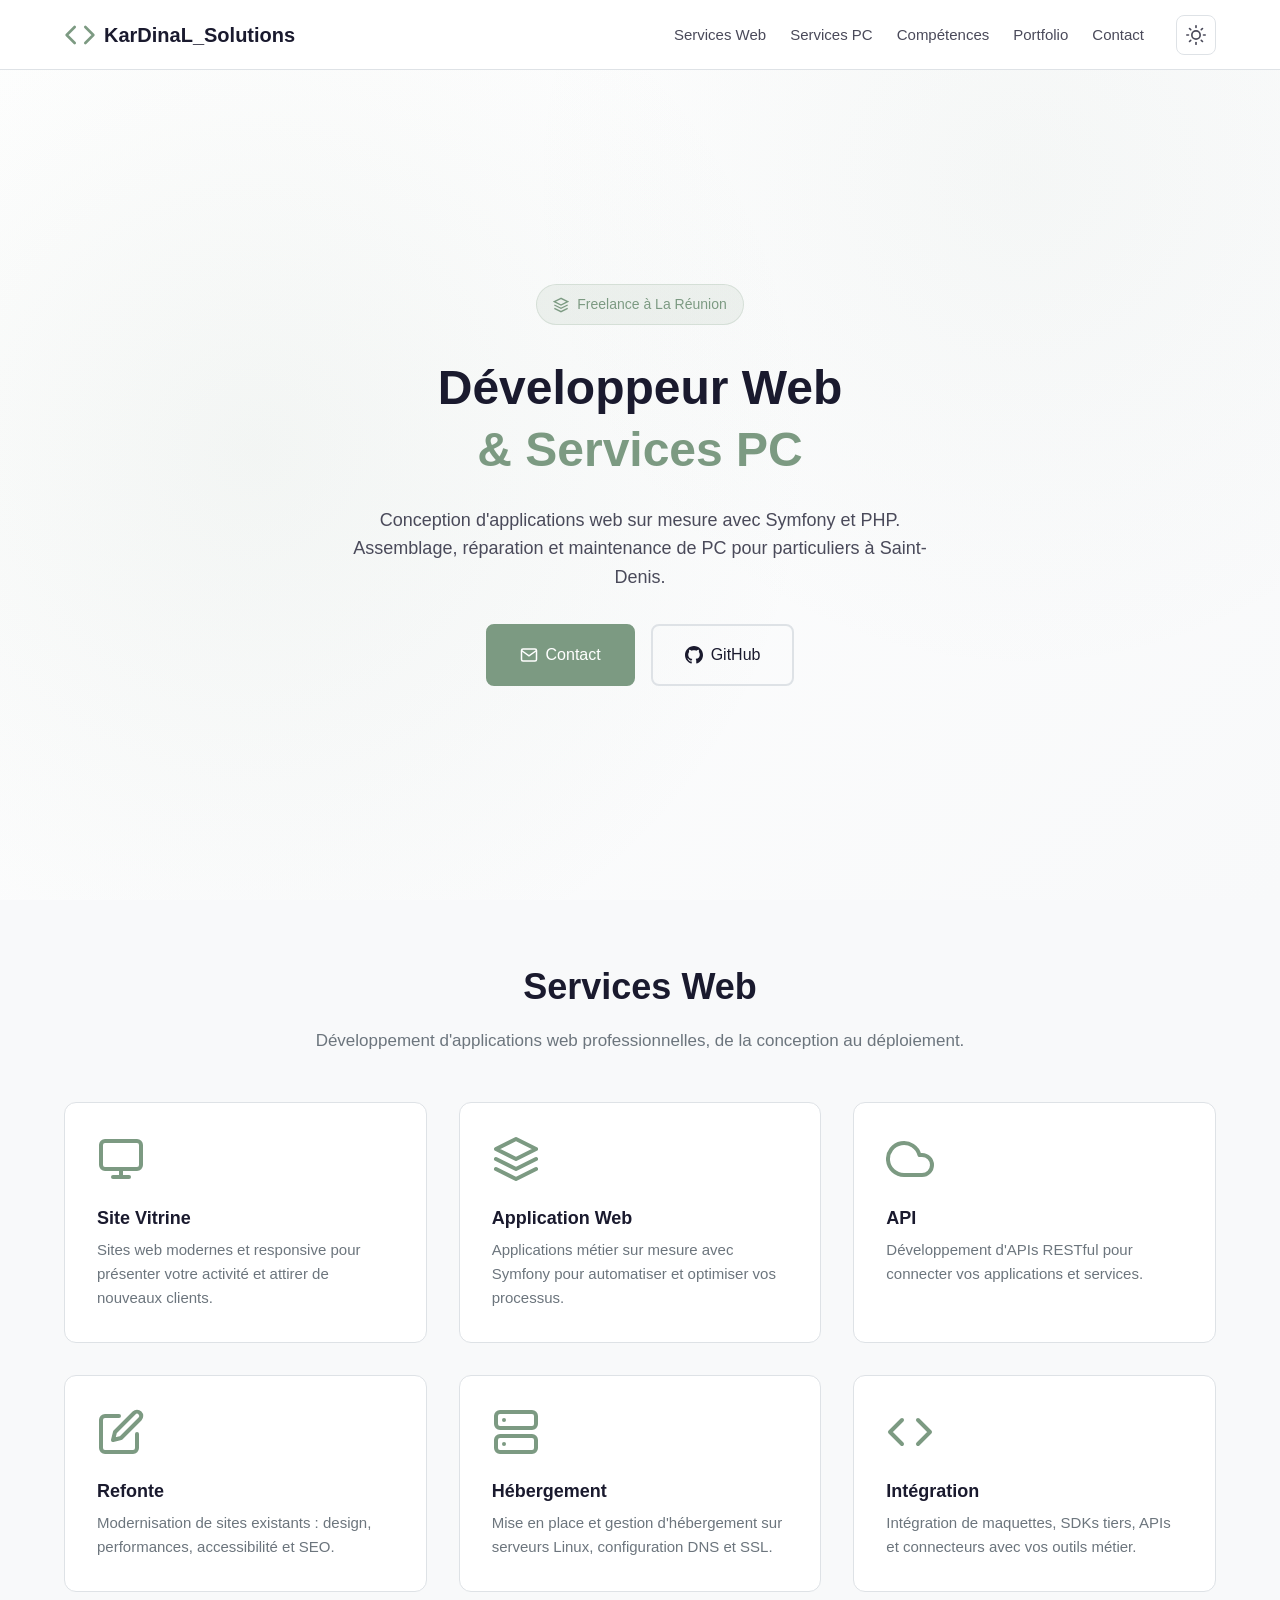
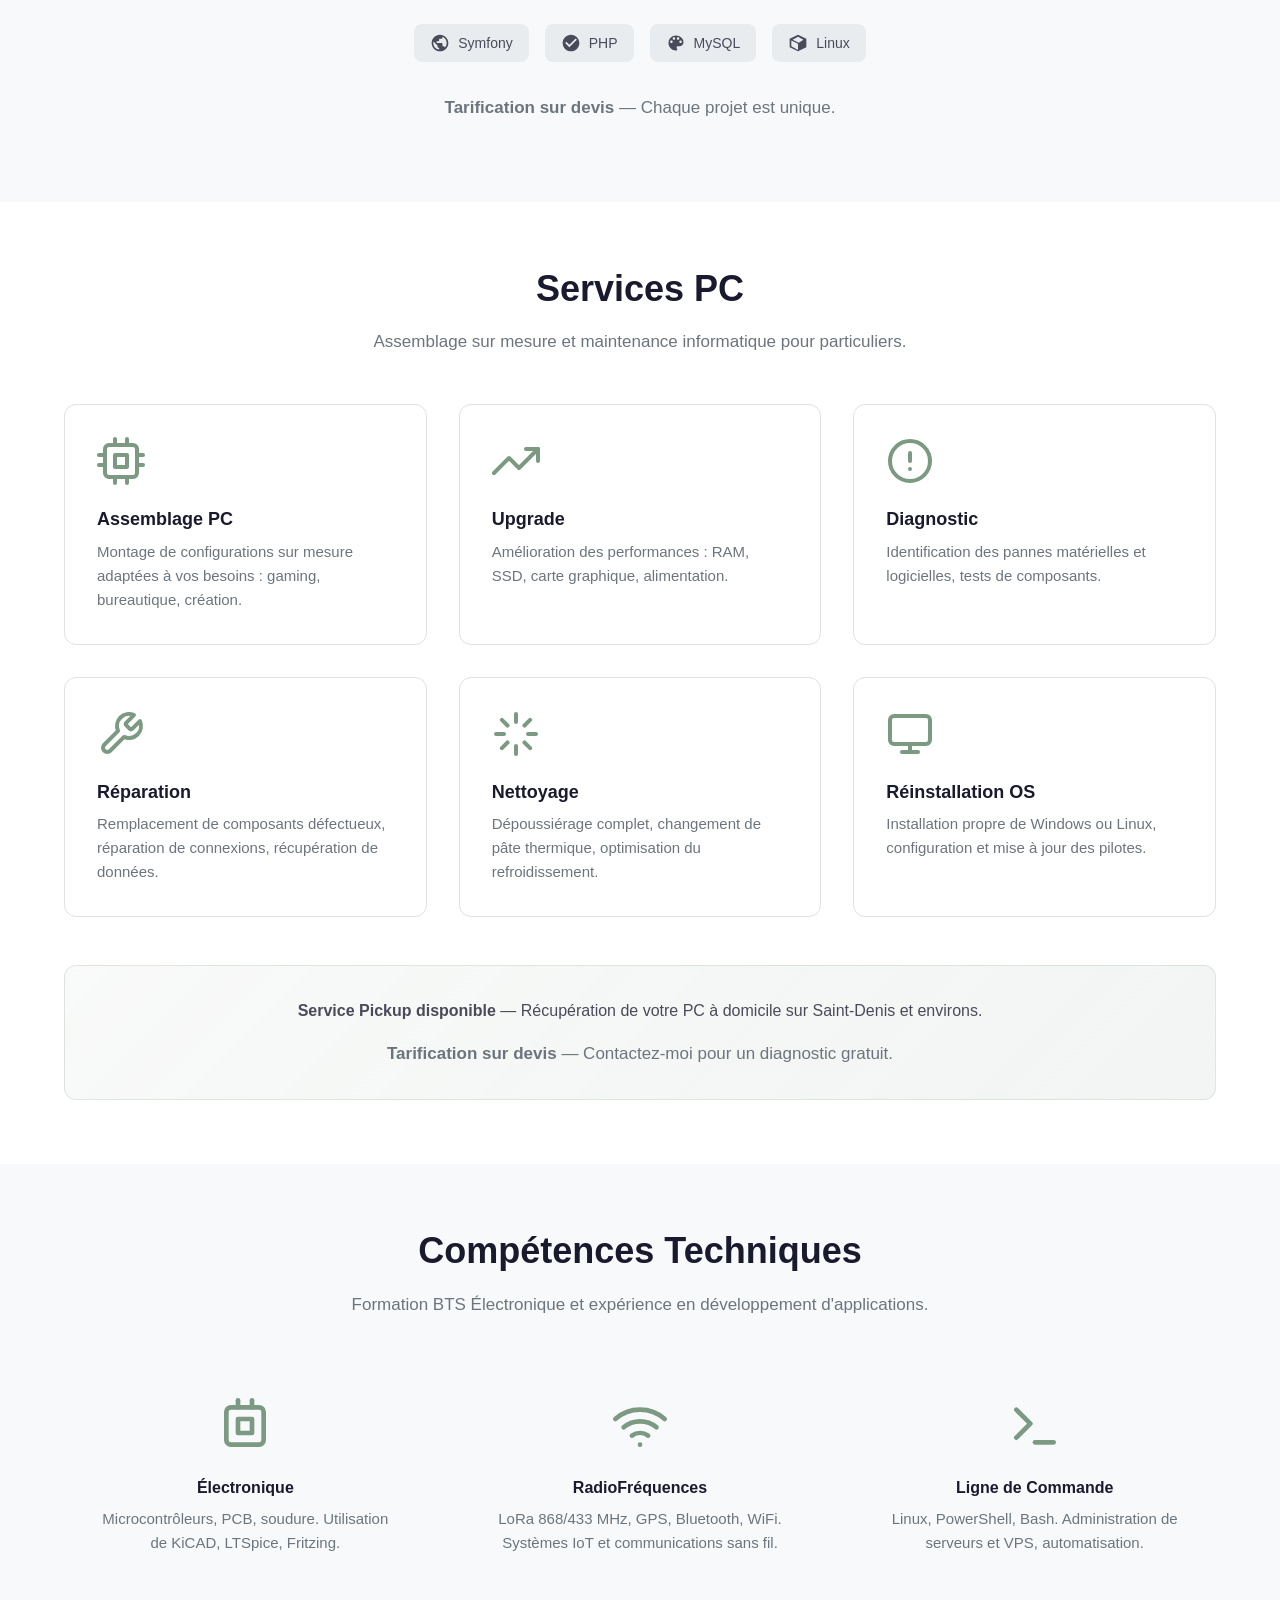
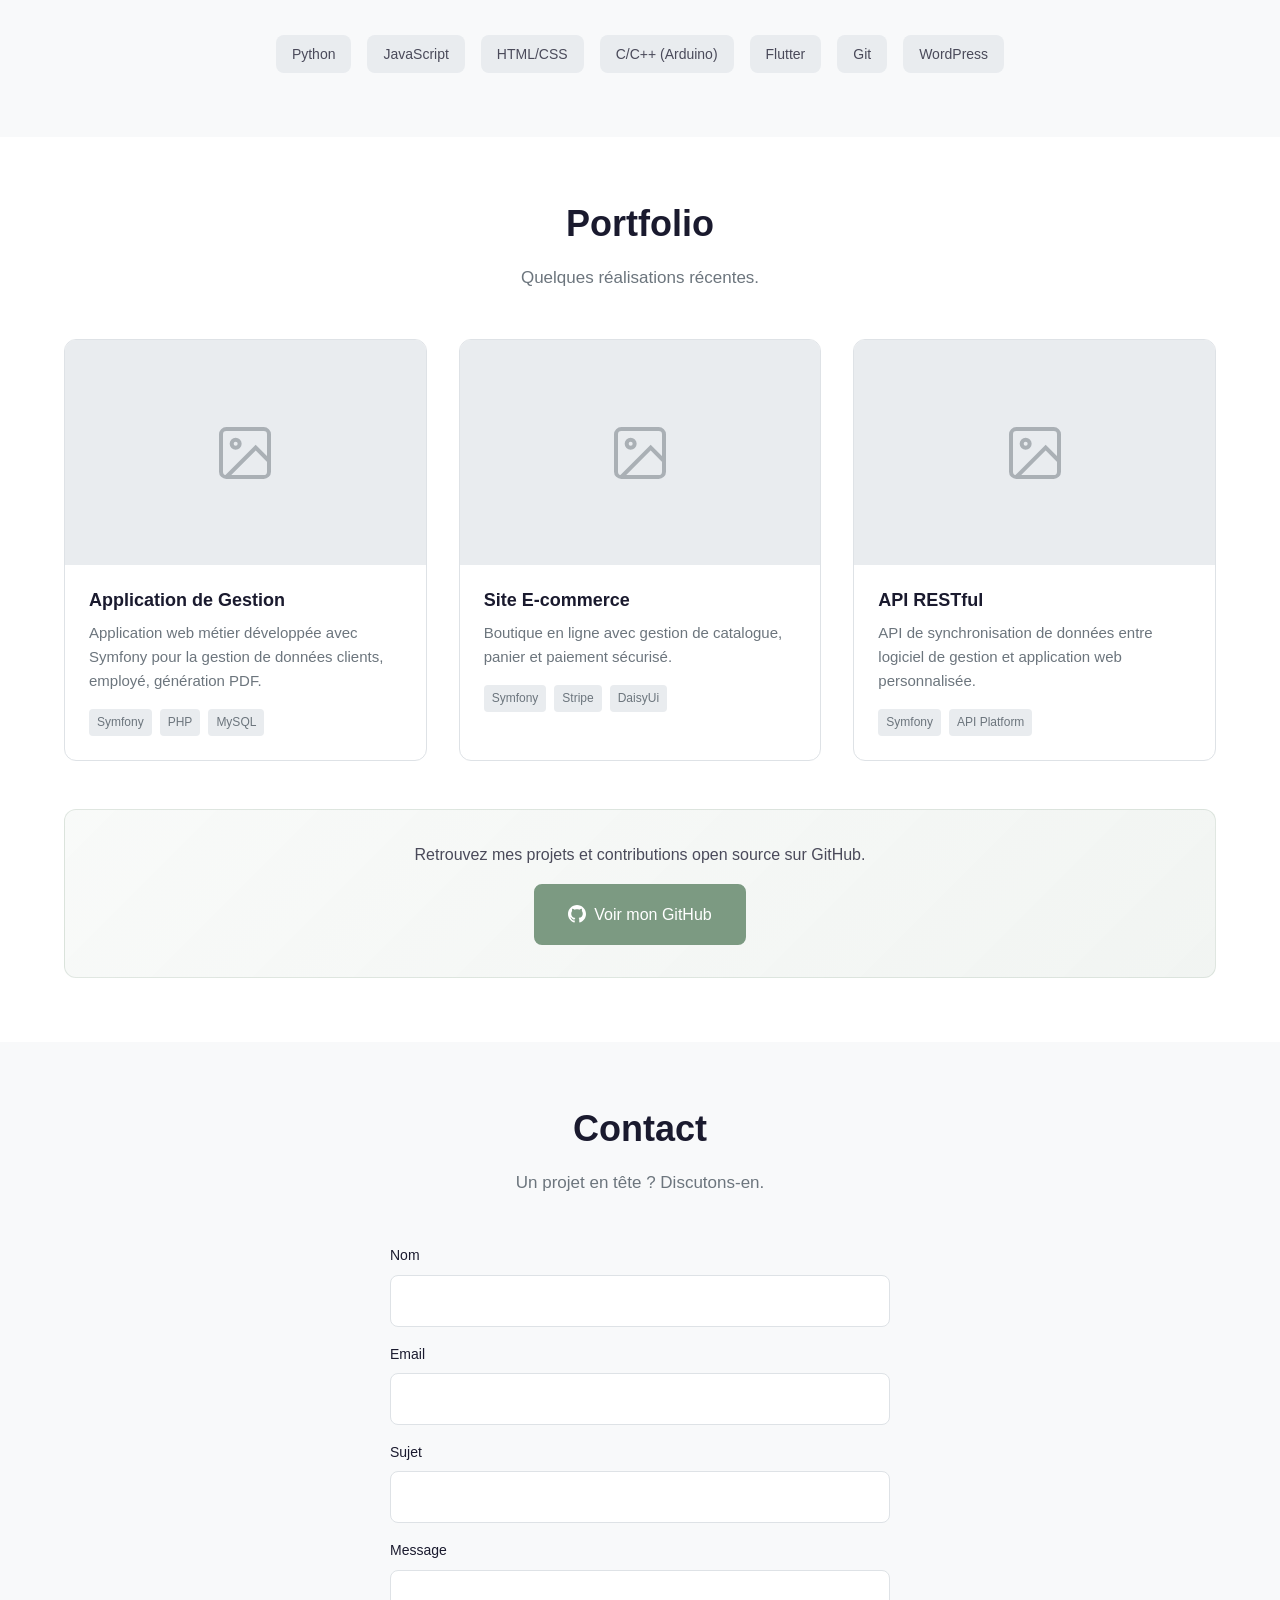
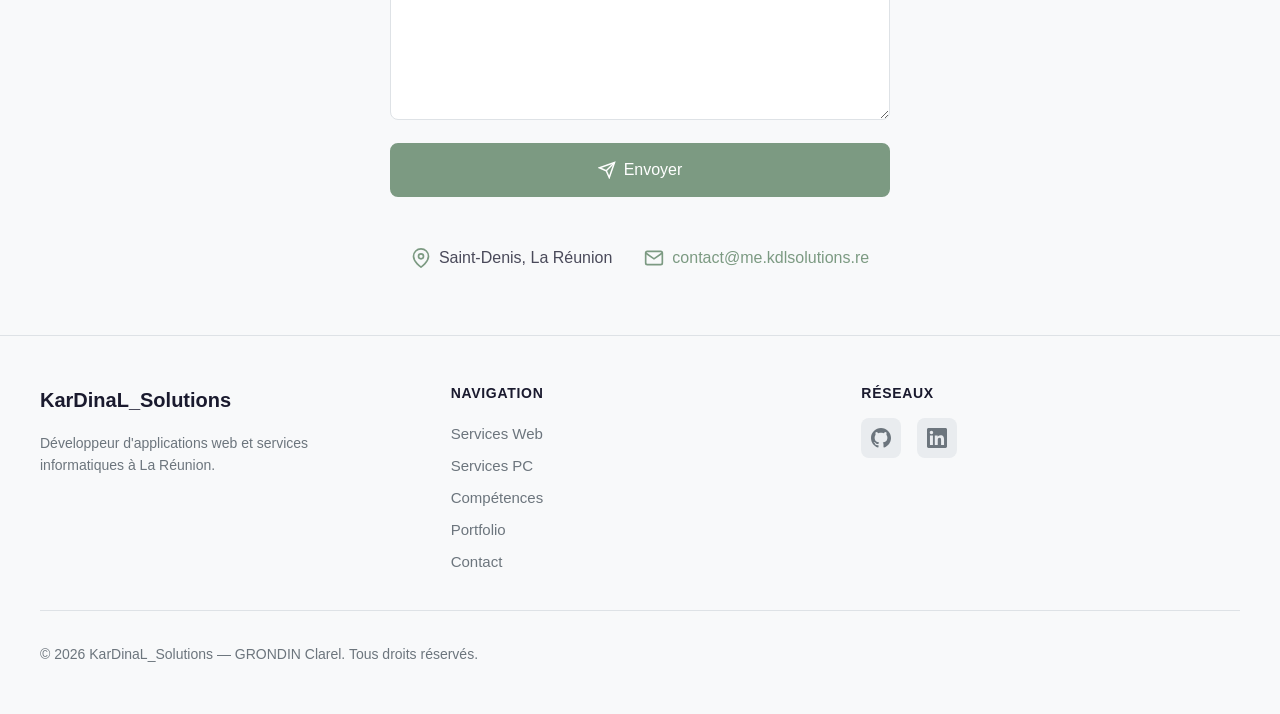
==== commit ad3fe25e: "Correction site commit" ====
--- a/index.html
+++ b/index.html
@@ -416,18 +416,7 @@
                             Linux, PowerShell, Bash. Administration de serveurs et VPS, automatisation.
                         </p>
                     </article>
-                    
-                    <article class="about-card reveal">
-                        <svg class="about-card__icon" viewBox="0 0 24 24" fill="none" stroke="currentColor" stroke-width="2" stroke-linecap="round" stroke-linejoin="round" aria-hidden="true">
-                            <path d="M12 2L2 7l10 5 10-5-10-5z"></path>
-                            <path d="M2 17l10 5 10-5"></path>
-                            <path d="M2 12l10 5 10-5"></path>
-                        </svg>
-                        <h3 class="about-card__title">Logiciels EBP</h3>
-                        <p class="about-card__text">
-                            SDK EBP, requêtage SQL, import/export de données. Développement d'applications métier.
-                        </p>
-                    </article>
+                
                 </div>
                 
                 <div class="tech-stack reveal" style="margin-top: var(--spacing-2xl);">
@@ -464,7 +453,7 @@
                         <div class="portfolio-card__content">
                             <h3 class="portfolio-card__title">Application de Gestion</h3>
                             <p class="portfolio-card__description">
-                                Application web métier développée avec Symfony pour la gestion de données clients et facturation.
+                                Application web métier développée avec Symfony pour la gestion de données clients, employé, génération PDF.
                             </p>
                             <div class="portfolio-card__tags">
                                 <span class="portfolio-card__tag">Symfony</span>
@@ -488,9 +477,9 @@
                                 Boutique en ligne avec gestion de catalogue, panier et paiement sécurisé.
                             </p>
                             <div class="portfolio-card__tags">
-                                <span class="portfolio-card__tag">WordPress</span>
-                                <span class="portfolio-card__tag">WooCommerce</span>
-                                <span class="portfolio-card__tag">PHP</span>
+                                <span class="portfolio-card__tag">Symfony</span>
+                                <span class="portfolio-card__tag">Stripe</span>
+                                <span class="portfolio-card__tag">DaisyUi</span>
                             </div>
                         </div>
                     </article>
@@ -506,12 +495,11 @@
                         <div class="portfolio-card__content">
                             <h3 class="portfolio-card__title">API RESTful</h3>
                             <p class="portfolio-card__description">
-                                API de synchronisation de données entre logiciel EBP et application web personnalisée.
+                                API de synchronisation de données entre logiciel de gestion et application web personnalisée.
                             </p>
                             <div class="portfolio-card__tags">
                                 <span class="portfolio-card__tag">Symfony</span>
                                 <span class="portfolio-card__tag">API Platform</span>
-                                <span class="portfolio-card__tag">SDK EBP</span>
                             </div>
                         </div>
                     </article>
--- a/assets/css/styles.css
+++ b/assets/css/styles.css
@@ -0,0 +1,999 @@
+/**
+ * KarDinaL_Solutions - Styles
+ * Design moderne, premium, tech
+ * Couleur d'accent : vert sauge
+ */
+
+/* ============================================================
+   CSS Custom Properties (Variables)
+   ============================================================ */
+:root {
+    /* Couleurs - Thème clair */
+    --color-bg-primary: #ffffff;
+    --color-bg-secondary: #f8f9fa;
+    --color-bg-tertiary: #e9ecef;
+    --color-text-primary: #1a1a2e;
+    --color-text-secondary: #4a4a5a;
+    --color-text-muted: #6c757d;
+    
+    /* Vert sauge - Accent */
+    --color-accent: #7c9a82;
+    --color-accent-light: #9db4a2;
+    --color-accent-dark: #5c7a62;
+    --color-accent-rgb: 124, 154, 130;
+    
+    /* Surfaces et bordures */
+    --color-border: #dee2e6;
+    --color-card-bg: #ffffff;
+    --color-card-shadow: rgba(0, 0, 0, 0.08);
+    
+    /* Typographie */
+    --font-primary: 'Inter', -apple-system, BlinkMacSystemFont, 'Segoe UI', Roboto, sans-serif;
+    --font-mono: 'JetBrains Mono', 'Fira Code', 'Consolas', monospace;
+    
+    /* Espacements */
+    --spacing-xs: 0.25rem;
+    --spacing-sm: 0.5rem;
+    --spacing-md: 1rem;
+    --spacing-lg: 1.5rem;
+    --spacing-xl: 2rem;
+    --spacing-2xl: 3rem;
+    --spacing-3xl: 4rem;
+    
+    /* Bordures */
+    --radius-sm: 4px;
+    --radius-md: 8px;
+    --radius-lg: 12px;
+    --radius-xl: 16px;
+    --radius-full: 9999px;
+    
+    /* Transitions */
+    --transition-fast: 150ms ease;
+    --transition-base: 250ms ease;
+    --transition-slow: 400ms ease;
+    
+    /* Largeurs */
+    --max-width: 1200px;
+    --max-width-narrow: 800px;
+    
+    /* Header */
+    --header-height: 70px;
+}
+
+/* Thème sombre */
+[data-theme="dark"] {
+    --color-bg-primary: #0d1117;
+    --color-bg-secondary: #161b22;
+    --color-bg-tertiary: #21262d;
+    --color-text-primary: #f0f6fc;
+    --color-text-secondary: #c9d1d9;
+    --color-text-muted: #8b949e;
+    --color-accent: #8fbc8f;
+    --color-accent-light: #a8d4a8;
+    --color-accent-dark: #6a9a6a;
+    --color-accent-rgb: 143, 188, 143;
+    --color-border: #30363d;
+    --color-card-bg: #161b22;
+    --color-card-shadow: rgba(0, 0, 0, 0.3);
+}
+
+/* ============================================================
+   Reset et Base
+   ============================================================ */
+*,
+*::before,
+*::after {
+    box-sizing: border-box;
+    margin: 0;
+    padding: 0;
+}
+
+html {
+    scroll-behavior: smooth;
+    scroll-padding-top: var(--header-height);
+}
+
+@media (prefers-reduced-motion: reduce) {
+    html {
+        scroll-behavior: auto;
+    }
+    
+    *,
+    *::before,
+    *::after {
+        animation-duration: 0.01ms !important;
+        animation-iteration-count: 1 !important;
+        transition-duration: 0.01ms !important;
+    }
+}
+
+body {
+    font-family: var(--font-primary);
+    font-size: 16px;
+    line-height: 1.6;
+    color: var(--color-text-primary);
+    background-color: var(--color-bg-primary);
+    -webkit-font-smoothing: antialiased;
+    -moz-osx-font-smoothing: grayscale;
+    overflow-x: hidden;
+}
+
+/* ============================================================
+   Typographie
+   ============================================================ */
+h1, h2, h3, h4, h5, h6 {
+    font-weight: 600;
+    line-height: 1.3;
+    color: var(--color-text-primary);
+}
+
+h1 { font-size: clamp(2rem, 5vw, 3rem); }
+h2 { font-size: clamp(1.5rem, 4vw, 2.25rem); }
+h3 { font-size: clamp(1.25rem, 3vw, 1.5rem); }
+
+p {
+    color: var(--color-text-secondary);
+    margin-bottom: var(--spacing-md);
+}
+
+a {
+    color: var(--color-accent);
+    text-decoration: none;
+    transition: color var(--transition-fast);
+}
+
+a:hover,
+a:focus {
+    color: var(--color-accent-dark);
+}
+
+a:focus-visible {
+    outline: 2px solid var(--color-accent);
+    outline-offset: 2px;
+}
+
+/* ============================================================
+   Utilitaires
+   ============================================================ */
+.container {
+    width: 100%;
+    max-width: var(--max-width);
+    margin: 0 auto;
+    padding: 0 var(--spacing-lg);
+}
+
+.sr-only {
+    position: absolute;
+    width: 1px;
+    height: 1px;
+    padding: 0;
+    margin: -1px;
+    overflow: hidden;
+    clip: rect(0, 0, 0, 0);
+    white-space: nowrap;
+    border: 0;
+}
+
+/* ============================================================
+   Header & Navigation
+   ============================================================ */
+.header {
+    position: fixed;
+    top: 0;
+    left: 0;
+    right: 0;
+    height: var(--header-height);
+    background-color: rgba(var(--color-bg-primary), 0.95);
+    backdrop-filter: blur(10px);
+    -webkit-backdrop-filter: blur(10px);
+    border-bottom: 1px solid var(--color-border);
+    z-index: 1000;
+    transition: background-color var(--transition-base), border-color var(--transition-base);
+}
+
+[data-theme="dark"] .header {
+    background-color: rgba(13, 17, 23, 0.95);
+}
+
+[data-theme="light"] .header {
+    background-color: rgba(255, 255, 255, 0.95);
+}
+
+.header__inner {
+    display: flex;
+    align-items: center;
+    justify-content: space-between;
+    height: 100%;
+    max-width: var(--max-width);
+    margin: 0 auto;
+    padding: 0 var(--spacing-lg);
+}
+
+.header__logo {
+    font-size: 1.25rem;
+    font-weight: 700;
+    color: var(--color-text-primary);
+    display: flex;
+    align-items: center;
+    gap: var(--spacing-sm);
+}
+
+.header__logo-icon {
+    width: 32px;
+    height: 32px;
+    color: var(--color-accent);
+}
+
+.nav {
+    display: flex;
+    align-items: center;
+    gap: var(--spacing-xl);
+}
+
+.nav__list {
+    display: flex;
+    align-items: center;
+    gap: var(--spacing-lg);
+    list-style: none;
+}
+
+.nav__link {
+    position: relative;
+    color: var(--color-text-secondary);
+    font-weight: 500;
+    font-size: 0.9375rem;
+    padding: var(--spacing-sm) 0;
+    transition: color var(--transition-fast);
+}
+
+.nav__link:hover,
+.nav__link:focus,
+.nav__link.active {
+    color: var(--color-accent);
+}
+
+.nav__link::after {
+    content: '';
+    position: absolute;
+    bottom: 0;
+    left: 0;
+    width: 0;
+    height: 2px;
+    background-color: var(--color-accent);
+    transition: width var(--transition-base);
+}
+
+.nav__link:hover::after,
+.nav__link:focus::after,
+.nav__link.active::after {
+    width: 100%;
+}
+
+/* Theme Toggle */
+.theme-toggle {
+    display: flex;
+    align-items: center;
+    justify-content: center;
+    width: 40px;
+    height: 40px;
+    background: transparent;
+    border: 1px solid var(--color-border);
+    border-radius: var(--radius-md);
+    cursor: pointer;
+    color: var(--color-text-secondary);
+    transition: all var(--transition-fast);
+}
+
+.theme-toggle:hover,
+.theme-toggle:focus {
+    color: var(--color-accent);
+    border-color: var(--color-accent);
+}
+
+.theme-toggle__icon {
+    width: 20px;
+    height: 20px;
+}
+
+.theme-toggle__icon--moon {
+    display: none;
+}
+
+[data-theme="dark"] .theme-toggle__icon--sun {
+    display: none;
+}
+
+[data-theme="dark"] .theme-toggle__icon--moon {
+    display: block;
+}
+
+/* Mobile Menu */
+.nav__toggle {
+    display: none;
+    flex-direction: column;
+    justify-content: center;
+    gap: 5px;
+    width: 40px;
+    height: 40px;
+    background: transparent;
+    border: none;
+    cursor: pointer;
+    padding: var(--spacing-sm);
+}
+
+.nav__toggle-line {
+    width: 24px;
+    height: 2px;
+    background-color: var(--color-text-primary);
+    border-radius: 2px;
+    transition: all var(--transition-fast);
+}
+
+.nav__toggle[aria-expanded="true"] .nav__toggle-line:nth-child(1) {
+    transform: rotate(45deg) translate(5px, 5px);
+}
+
+.nav__toggle[aria-expanded="true"] .nav__toggle-line:nth-child(2) {
+    opacity: 0;
+}
+
+.nav__toggle[aria-expanded="true"] .nav__toggle-line:nth-child(3) {
+    transform: rotate(-45deg) translate(5px, -5px);
+}
+
+@media (max-width: 768px) {
+    .nav__toggle {
+        display: flex;
+    }
+    
+    .nav__list {
+        position: fixed;
+        top: var(--header-height);
+        left: 0;
+        right: 0;
+        flex-direction: column;
+        background-color: var(--color-bg-primary);
+        border-bottom: 1px solid var(--color-border);
+        padding: var(--spacing-lg);
+        gap: var(--spacing-md);
+        transform: translateY(-100%);
+        opacity: 0;
+        visibility: hidden;
+        transition: all var(--transition-base);
+    }
+    
+    .nav__list.active {
+        transform: translateY(0);
+        opacity: 1;
+        visibility: visible;
+    }
+    
+    .nav__link {
+        display: block;
+        padding: var(--spacing-md);
+        text-align: center;
+    }
+}
+
+/* ============================================================
+   Hero Section
+   ============================================================ */
+.hero {
+    min-height: 100vh;
+    display: flex;
+    align-items: center;
+    justify-content: center;
+    padding: calc(var(--header-height) + var(--spacing-3xl)) var(--spacing-lg) var(--spacing-3xl);
+    background: linear-gradient(135deg, var(--color-bg-primary) 0%, var(--color-bg-secondary) 100%);
+    position: relative;
+    overflow: hidden;
+}
+
+.hero::before {
+    content: '';
+    position: absolute;
+    top: 0;
+    left: 0;
+    right: 0;
+    bottom: 0;
+    background-image: 
+        radial-gradient(circle at 20% 50%, rgba(var(--color-accent-rgb), 0.08) 0%, transparent 50%),
+        radial-gradient(circle at 80% 20%, rgba(var(--color-accent-rgb), 0.05) 0%, transparent 40%);
+    pointer-events: none;
+}
+
+.hero__content {
+    max-width: var(--max-width-narrow);
+    text-align: center;
+    position: relative;
+    z-index: 1;
+}
+
+.hero__badge {
+    display: inline-flex;
+    align-items: center;
+    gap: var(--spacing-sm);
+    padding: var(--spacing-sm) var(--spacing-md);
+    background-color: rgba(var(--color-accent-rgb), 0.1);
+    border: 1px solid rgba(var(--color-accent-rgb), 0.2);
+    border-radius: var(--radius-full);
+    font-size: 0.875rem;
+    color: var(--color-accent);
+    margin-bottom: var(--spacing-xl);
+}
+
+.hero__badge-icon {
+    width: 16px;
+    height: 16px;
+}
+
+.hero__title {
+    margin-bottom: var(--spacing-lg);
+}
+
+.hero__title-accent {
+    color: var(--color-accent);
+}
+
+.hero__description {
+    font-size: 1.125rem;
+    max-width: 600px;
+    margin: 0 auto var(--spacing-xl);
+}
+
+.hero__actions {
+    display: flex;
+    flex-wrap: wrap;
+    justify-content: center;
+    gap: var(--spacing-md);
+}
+
+/* Buttons */
+.btn {
+    display: inline-flex;
+    align-items: center;
+    justify-content: center;
+    gap: var(--spacing-sm);
+    padding: var(--spacing-md) var(--spacing-xl);
+    font-family: inherit;
+    font-size: 1rem;
+    font-weight: 500;
+    text-decoration: none;
+    border-radius: var(--radius-md);
+    border: 2px solid transparent;
+    cursor: pointer;
+    transition: all var(--transition-fast);
+}
+
+.btn:focus-visible {
+    outline: 2px solid var(--color-accent);
+    outline-offset: 2px;
+}
+
+.btn--primary {
+    background-color: var(--color-accent);
+    color: #ffffff;
+    border-color: var(--color-accent);
+}
+
+.btn--primary:hover,
+.btn--primary:focus {
+    background-color: var(--color-accent-dark);
+    border-color: var(--color-accent-dark);
+    color: #ffffff;
+}
+
+.btn--secondary {
+    background-color: transparent;
+    color: var(--color-text-primary);
+    border-color: var(--color-border);
+}
+
+.btn--secondary:hover,
+.btn--secondary:focus {
+    border-color: var(--color-accent);
+    color: var(--color-accent);
+}
+
+.btn__icon {
+    width: 18px;
+    height: 18px;
+}
+
+/* ============================================================
+   Sections communes
+   ============================================================ */
+.section {
+    padding: var(--spacing-3xl) var(--spacing-lg);
+}
+
+.section--alt {
+    background-color: var(--color-bg-secondary);
+}
+
+.section__header {
+    text-align: center;
+    max-width: var(--max-width-narrow);
+    margin: 0 auto var(--spacing-2xl);
+}
+
+.section__title {
+    margin-bottom: var(--spacing-md);
+}
+
+.section__subtitle {
+    color: var(--color-text-muted);
+    font-size: 1.0625rem;
+}
+
+/* ============================================================
+   Services Grid
+   ============================================================ */
+.services-grid {
+    display: grid;
+    grid-template-columns: repeat(auto-fit, minmax(280px, 1fr));
+    gap: var(--spacing-xl);
+    max-width: var(--max-width);
+    margin: 0 auto;
+}
+
+.service-card {
+    background-color: var(--color-card-bg);
+    border: 1px solid var(--color-border);
+    border-radius: var(--radius-lg);
+    padding: var(--spacing-xl);
+    transition: all var(--transition-base);
+}
+
+.service-card:hover {
+    transform: translateY(-4px);
+    box-shadow: 0 12px 40px var(--color-card-shadow);
+    border-color: var(--color-accent);
+}
+
+@media (prefers-reduced-motion: reduce) {
+    .service-card:hover {
+        transform: none;
+    }
+}
+
+.service-card__icon {
+    width: 48px;
+    height: 48px;
+    color: var(--color-accent);
+    margin-bottom: var(--spacing-md);
+}
+
+.service-card__title {
+    font-size: 1.125rem;
+    margin-bottom: var(--spacing-sm);
+}
+
+.service-card__description {
+    font-size: 0.9375rem;
+    color: var(--color-text-muted);
+    margin-bottom: 0;
+}
+
+/* ============================================================
+   Technologies / Skills
+   ============================================================ */
+.tech-stack {
+    display: flex;
+    flex-wrap: wrap;
+    justify-content: center;
+    gap: var(--spacing-md);
+    margin-top: var(--spacing-xl);
+}
+
+.tech-badge {
+    display: inline-flex;
+    align-items: center;
+    gap: var(--spacing-sm);
+    padding: var(--spacing-sm) var(--spacing-md);
+    background-color: var(--color-bg-tertiary);
+    border-radius: var(--radius-md);
+    font-size: 0.875rem;
+    font-weight: 500;
+    color: var(--color-text-secondary);
+    transition: all var(--transition-fast);
+}
+
+.tech-badge:hover {
+    background-color: rgba(var(--color-accent-rgb), 0.1);
+    color: var(--color-accent);
+}
+
+.tech-badge__icon {
+    width: 20px;
+    height: 20px;
+}
+
+/* ============================================================
+   Portfolio
+   ============================================================ */
+.portfolio-grid {
+    display: grid;
+    grid-template-columns: repeat(auto-fit, minmax(320px, 1fr));
+    gap: var(--spacing-xl);
+    max-width: var(--max-width);
+    margin: 0 auto;
+}
+
+.portfolio-card {
+    position: relative;
+    background-color: var(--color-card-bg);
+    border: 1px solid var(--color-border);
+    border-radius: var(--radius-lg);
+    overflow: hidden;
+    transition: all var(--transition-base);
+}
+
+.portfolio-card:hover {
+    transform: translateY(-4px);
+    box-shadow: 0 12px 40px var(--color-card-shadow);
+}
+
+@media (prefers-reduced-motion: reduce) {
+    .portfolio-card:hover {
+        transform: none;
+    }
+}
+
+.portfolio-card__image {
+    width: 100%;
+    aspect-ratio: 16 / 10;
+    background-color: var(--color-bg-tertiary);
+    display: flex;
+    align-items: center;
+    justify-content: center;
+}
+
+.portfolio-card__placeholder {
+    width: 64px;
+    height: 64px;
+    color: var(--color-text-muted);
+    opacity: 0.5;
+}
+
+.portfolio-card__content {
+    padding: var(--spacing-lg);
+}
+
+.portfolio-card__title {
+    font-size: 1.125rem;
+    margin-bottom: var(--spacing-sm);
+}
+
+.portfolio-card__description {
+    font-size: 0.9375rem;
+    color: var(--color-text-muted);
+    margin-bottom: var(--spacing-md);
+}
+
+.portfolio-card__tags {
+    display: flex;
+    flex-wrap: wrap;
+    gap: var(--spacing-sm);
+}
+
+.portfolio-card__tag {
+    font-size: 0.75rem;
+    padding: var(--spacing-xs) var(--spacing-sm);
+    background-color: var(--color-bg-tertiary);
+    border-radius: var(--radius-sm);
+    color: var(--color-text-muted);
+}
+
+/* GitHub CTA */
+.github-cta {
+    text-align: center;
+    margin-top: var(--spacing-2xl);
+    padding: var(--spacing-xl);
+    background: linear-gradient(135deg, rgba(var(--color-accent-rgb), 0.05) 0%, rgba(var(--color-accent-rgb), 0.1) 100%);
+    border-radius: var(--radius-lg);
+    border: 1px solid rgba(var(--color-accent-rgb), 0.2);
+}
+
+.github-cta__text {
+    margin-bottom: var(--spacing-md);
+    color: var(--color-text-secondary);
+}
+
+/* ============================================================
+   About / Compétences additionnelles
+   ============================================================ */
+.about-grid {
+    display: grid;
+    grid-template-columns: repeat(auto-fit, minmax(250px, 1fr));
+    gap: var(--spacing-xl);
+    max-width: var(--max-width);
+    margin: 0 auto;
+}
+
+.about-card {
+    text-align: center;
+    padding: var(--spacing-xl);
+}
+
+.about-card__icon {
+    width: 56px;
+    height: 56px;
+    color: var(--color-accent);
+    margin-bottom: var(--spacing-md);
+}
+
+.about-card__title {
+    font-size: 1rem;
+    margin-bottom: var(--spacing-sm);
+}
+
+.about-card__text {
+    font-size: 0.9375rem;
+    color: var(--color-text-muted);
+    margin-bottom: 0;
+}
+
+/* ============================================================
+   Contact Section
+   ============================================================ */
+.contact {
+    text-align: center;
+}
+
+.contact__form {
+    max-width: 500px;
+    margin: 0 auto;
+}
+
+.form-group {
+    margin-bottom: var(--spacing-md);
+    text-align: left;
+}
+
+.form-label {
+    display: block;
+    font-size: 0.875rem;
+    font-weight: 500;
+    color: var(--color-text-primary);
+    margin-bottom: var(--spacing-sm);
+}
+
+.form-input,
+.form-textarea {
+    width: 100%;
+    padding: var(--spacing-md);
+    font-family: inherit;
+    font-size: 1rem;
+    color: var(--color-text-primary);
+    background-color: var(--color-bg-primary);
+    border: 1px solid var(--color-border);
+    border-radius: var(--radius-md);
+    transition: border-color var(--transition-fast), box-shadow var(--transition-fast);
+}
+
+.form-input:focus,
+.form-textarea:focus {
+    outline: none;
+    border-color: var(--color-accent);
+    box-shadow: 0 0 0 3px rgba(var(--color-accent-rgb), 0.1);
+}
+
+.form-textarea {
+    min-height: 150px;
+    resize: vertical;
+}
+
+.contact__info {
+    margin-top: var(--spacing-2xl);
+    display: flex;
+    flex-wrap: wrap;
+    justify-content: center;
+    gap: var(--spacing-xl);
+}
+
+.contact__info-item {
+    display: flex;
+    align-items: center;
+    gap: var(--spacing-sm);
+    color: var(--color-text-secondary);
+}
+
+.contact__info-icon {
+    width: 20px;
+    height: 20px;
+    color: var(--color-accent);
+}
+
+/* ============================================================
+   Footer
+   ============================================================ */
+.footer {
+    background-color: var(--color-bg-secondary);
+    border-top: 1px solid var(--color-border);
+    padding: var(--spacing-2xl) var(--spacing-lg) var(--spacing-xl);
+}
+
+.footer__inner {
+    max-width: var(--max-width);
+    margin: 0 auto;
+}
+
+.footer__top {
+    display: grid;
+    grid-template-columns: repeat(auto-fit, minmax(200px, 1fr));
+    gap: var(--spacing-xl);
+    margin-bottom: var(--spacing-xl);
+    padding-bottom: var(--spacing-xl);
+    border-bottom: 1px solid var(--color-border);
+}
+
+.footer__brand {
+    max-width: 300px;
+}
+
+.footer__logo {
+    font-size: 1.25rem;
+    font-weight: 700;
+    color: var(--color-text-primary);
+    margin-bottom: var(--spacing-md);
+}
+
+.footer__description {
+    font-size: 0.875rem;
+    color: var(--color-text-muted);
+    margin-bottom: 0;
+}
+
+.footer__section-title {
+    font-size: 0.875rem;
+    font-weight: 600;
+    text-transform: uppercase;
+    letter-spacing: 0.05em;
+    color: var(--color-text-primary);
+    margin-bottom: var(--spacing-md);
+}
+
+.footer__links {
+    list-style: none;
+}
+
+.footer__link {
+    display: block;
+    font-size: 0.9375rem;
+    color: var(--color-text-muted);
+    padding: var(--spacing-xs) 0;
+    transition: color var(--transition-fast);
+}
+
+.footer__link:hover,
+.footer__link:focus {
+    color: var(--color-accent);
+}
+
+.footer__social {
+    display: flex;
+    gap: var(--spacing-md);
+}
+
+.footer__social-link {
+    display: flex;
+    align-items: center;
+    justify-content: center;
+    width: 40px;
+    height: 40px;
+    color: var(--color-text-muted);
+    background-color: var(--color-bg-tertiary);
+    border-radius: var(--radius-md);
+    transition: all var(--transition-fast);
+}
+
+.footer__social-link:hover,
+.footer__social-link:focus {
+    color: #ffffff;
+    background-color: var(--color-accent);
+}
+
+.footer__social-icon {
+    width: 20px;
+    height: 20px;
+}
+
+.footer__bottom {
+    display: flex;
+    flex-wrap: wrap;
+    justify-content: space-between;
+    align-items: center;
+    gap: var(--spacing-md);
+}
+
+.footer__copyright {
+    font-size: 0.875rem;
+    color: var(--color-text-muted);
+}
+
+.footer__legal {
+    display: flex;
+    gap: var(--spacing-lg);
+}
+
+.footer__legal-link {
+    font-size: 0.875rem;
+    color: var(--color-text-muted);
+}
+
+/* ============================================================
+   Animations
+   ============================================================ */
+@keyframes fadeInUp {
+    from {
+        opacity: 0;
+        transform: translateY(20px);
+    }
+    to {
+        opacity: 1;
+        transform: translateY(0);
+    }
+}
+
+.animate-fade-in-up {
+    animation: fadeInUp 0.6s ease forwards;
+    opacity: 0;
+}
+
+.animate-delay-1 { animation-delay: 0.1s; }
+.animate-delay-2 { animation-delay: 0.2s; }
+.animate-delay-3 { animation-delay: 0.3s; }
+.animate-delay-4 { animation-delay: 0.4s; }
+
+@media (prefers-reduced-motion: reduce) {
+    .animate-fade-in-up {
+        animation: none;
+        opacity: 1;
+    }
+}
+
+/* ============================================================
+   Scroll animations (IntersectionObserver)
+   ============================================================ */
+.reveal {
+    opacity: 0;
+    transform: translateY(30px);
+    transition: opacity 0.6s ease, transform 0.6s ease;
+}
+
+.reveal.visible {
+    opacity: 1;
+    transform: translateY(0);
+}
+
+@media (prefers-reduced-motion: reduce) {
+    .reveal {
+        opacity: 1;
+        transform: none;
+        transition: none;
+    }
+}
+
+/* ============================================================
+   Print Styles
+   ============================================================ */
+@media print {
+    .header,
+    .theme-toggle,
+    .nav__toggle,
+    .btn,
+    .footer__social {
+        display: none !important;
+    }
+    
+    body {
+        color: #000;
+        background: #fff;
+    }
+    
+    a {
+        color: #000;
+        text-decoration: underline;
+    }
+}
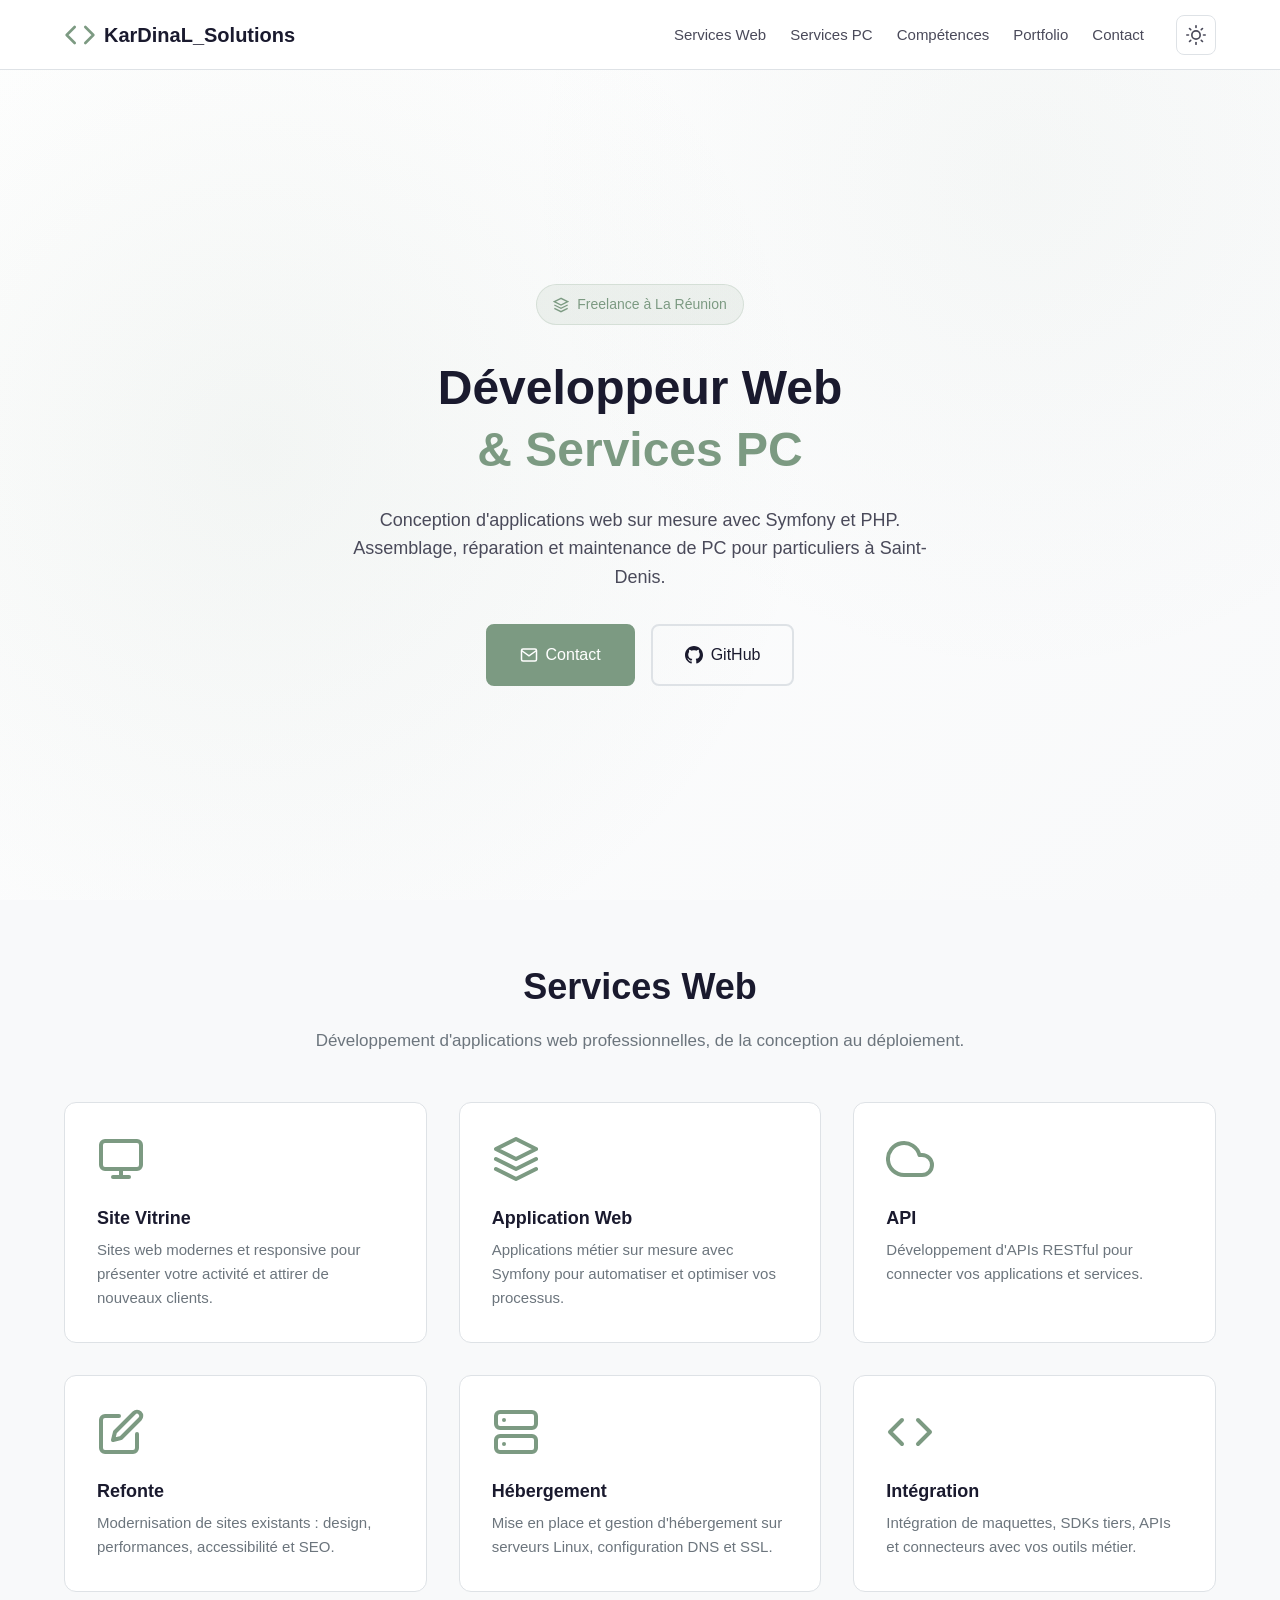
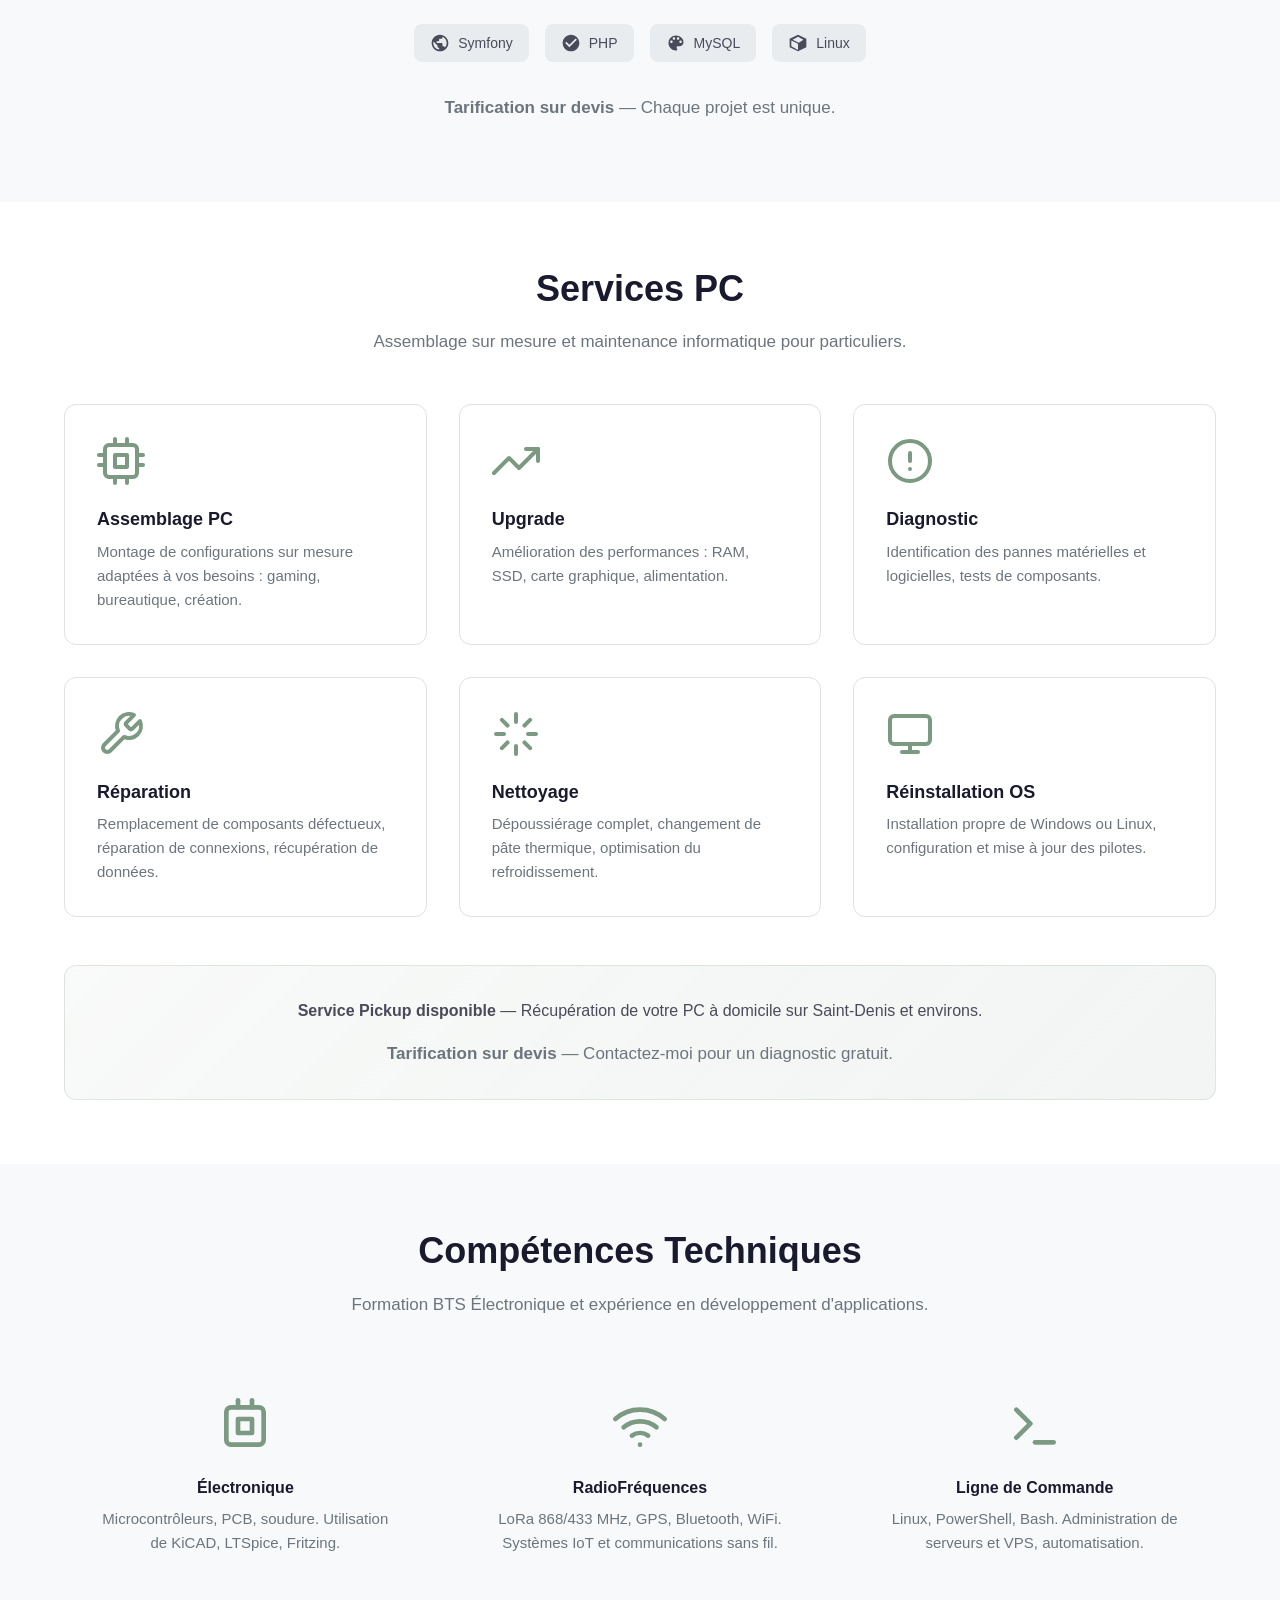
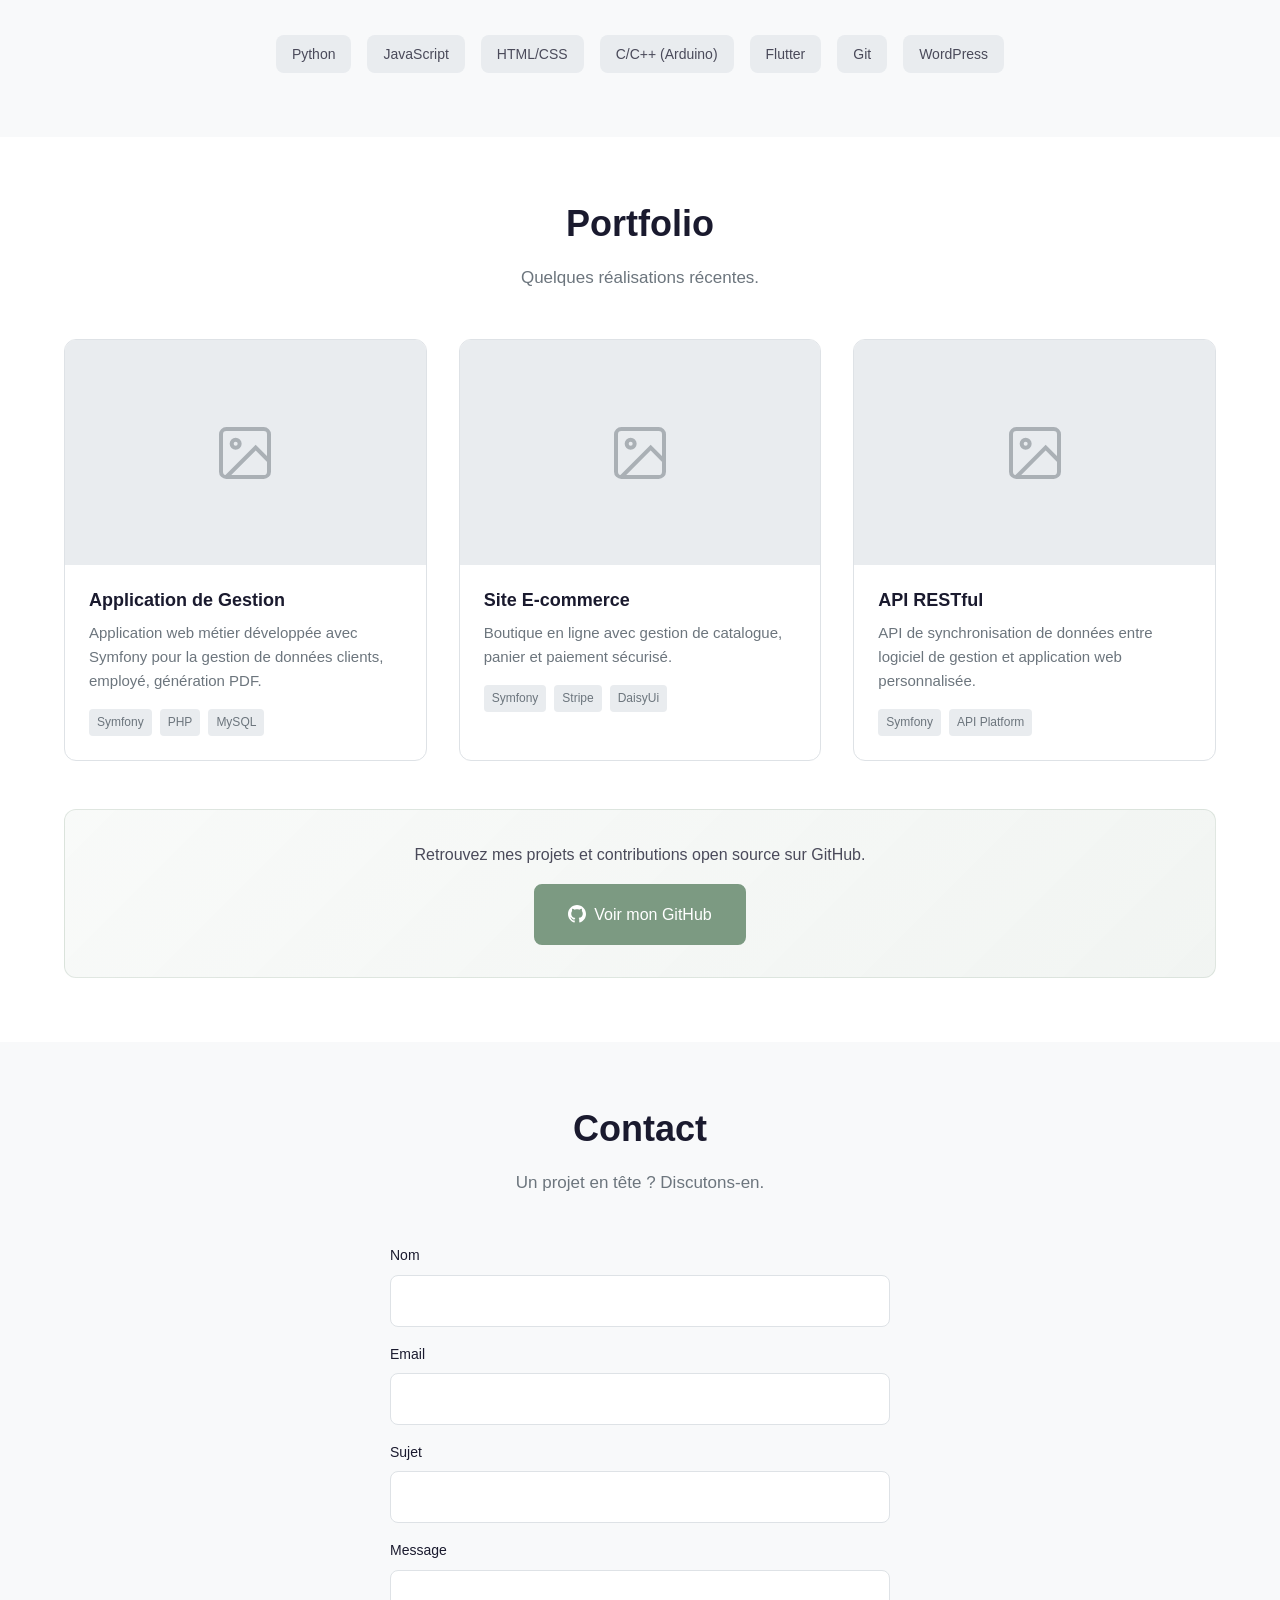
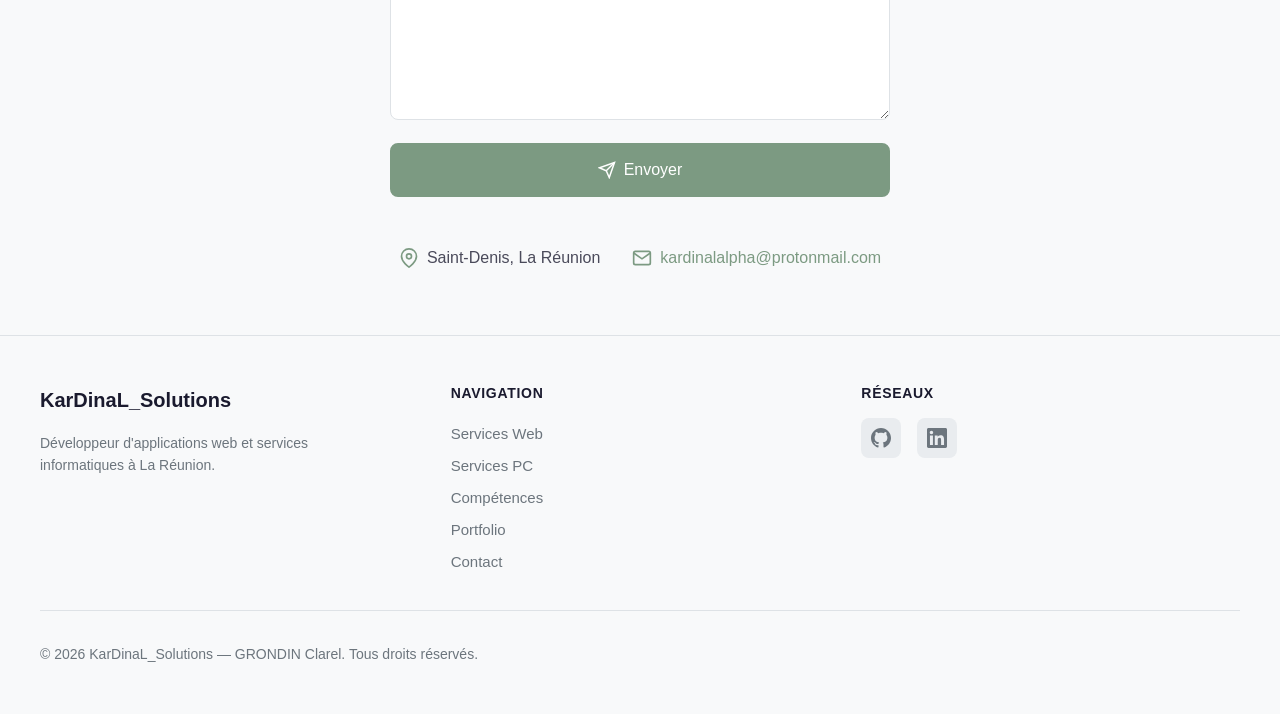
==== commit a07eb2ca: "correction mail" ====
--- a/index.html
+++ b/index.html
@@ -573,7 +573,7 @@
                             <polyline points="22,6 12,13 2,6"></polyline>
                         </svg>
                         <!-- Remplacer par votre email professionnel -->
-                        <a href="mailto:contact@me.kdlsolutions.re">contact@me.kdlsolutions.re</a>
+                        <a href="mailto:contact@me.kdlsolutions.re">kardinalalpha@protonmail.com</a>
                     </div>
                 </div>
             </div>
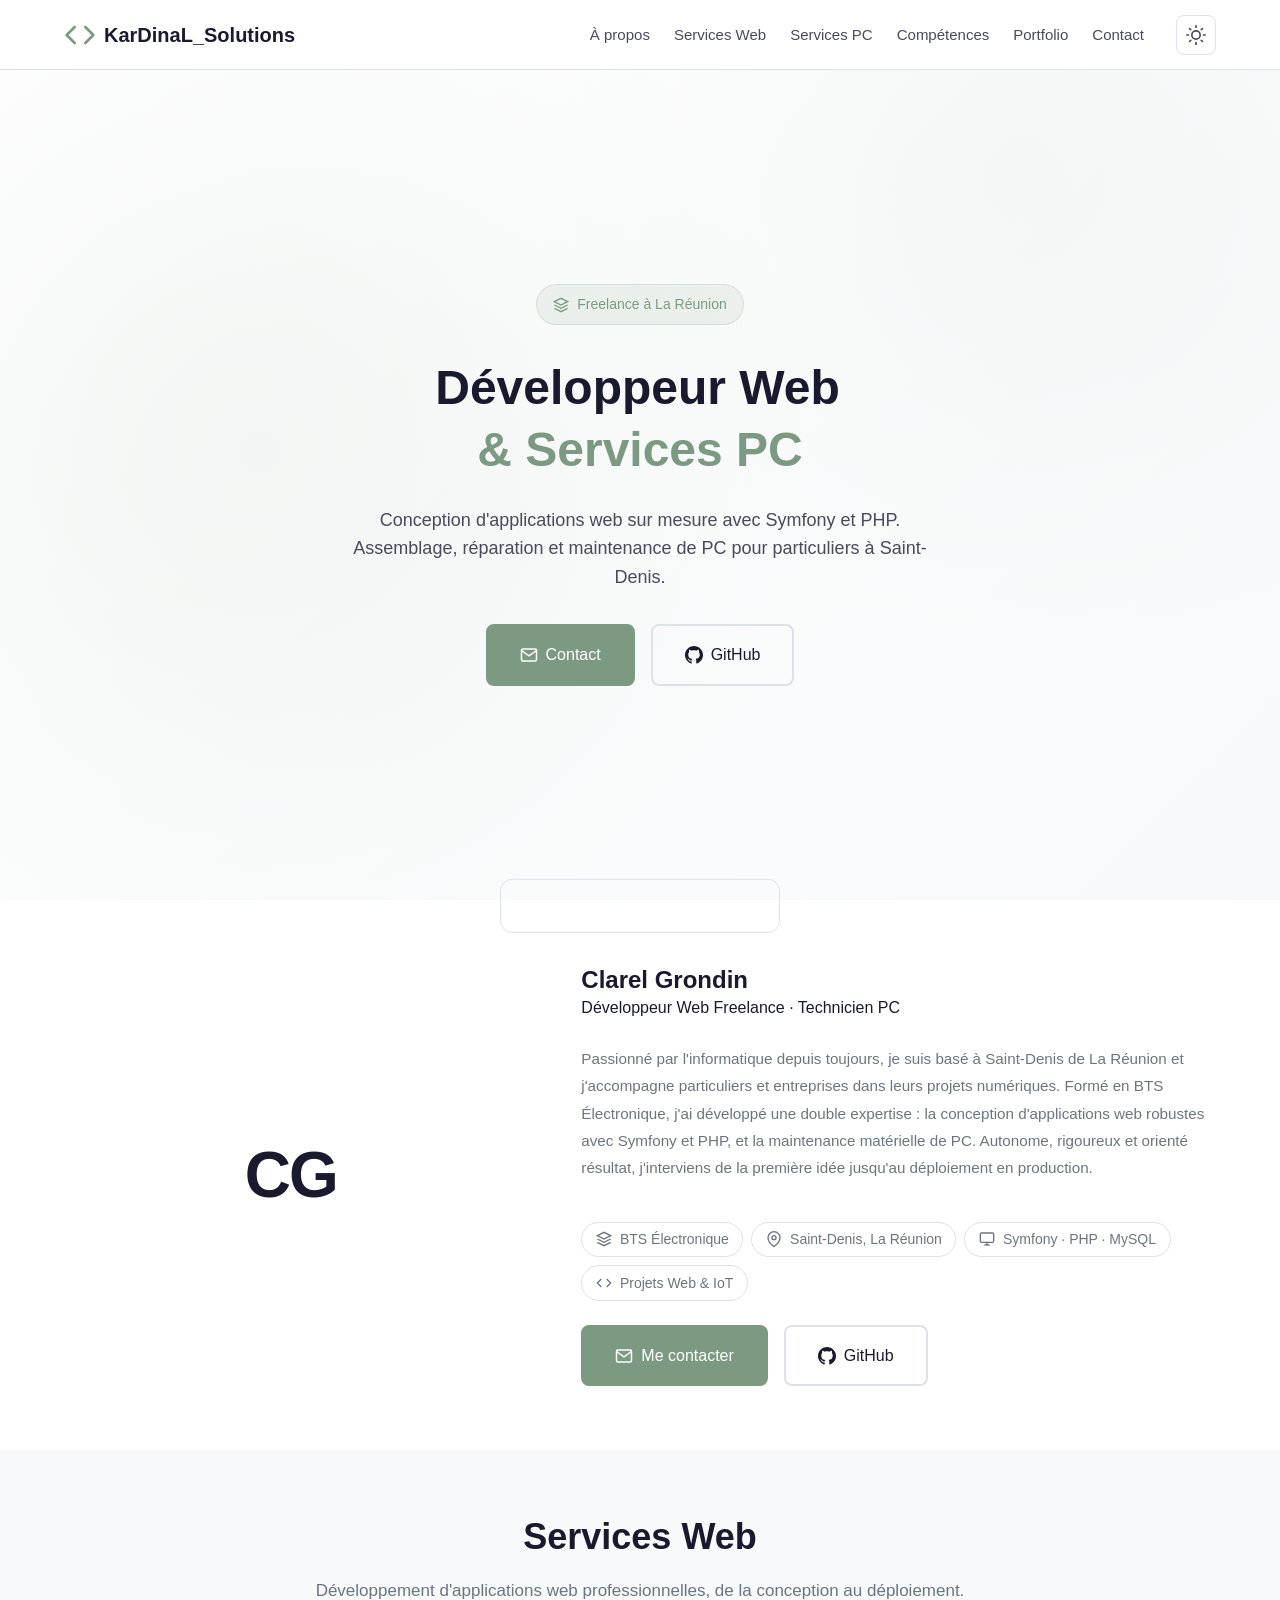
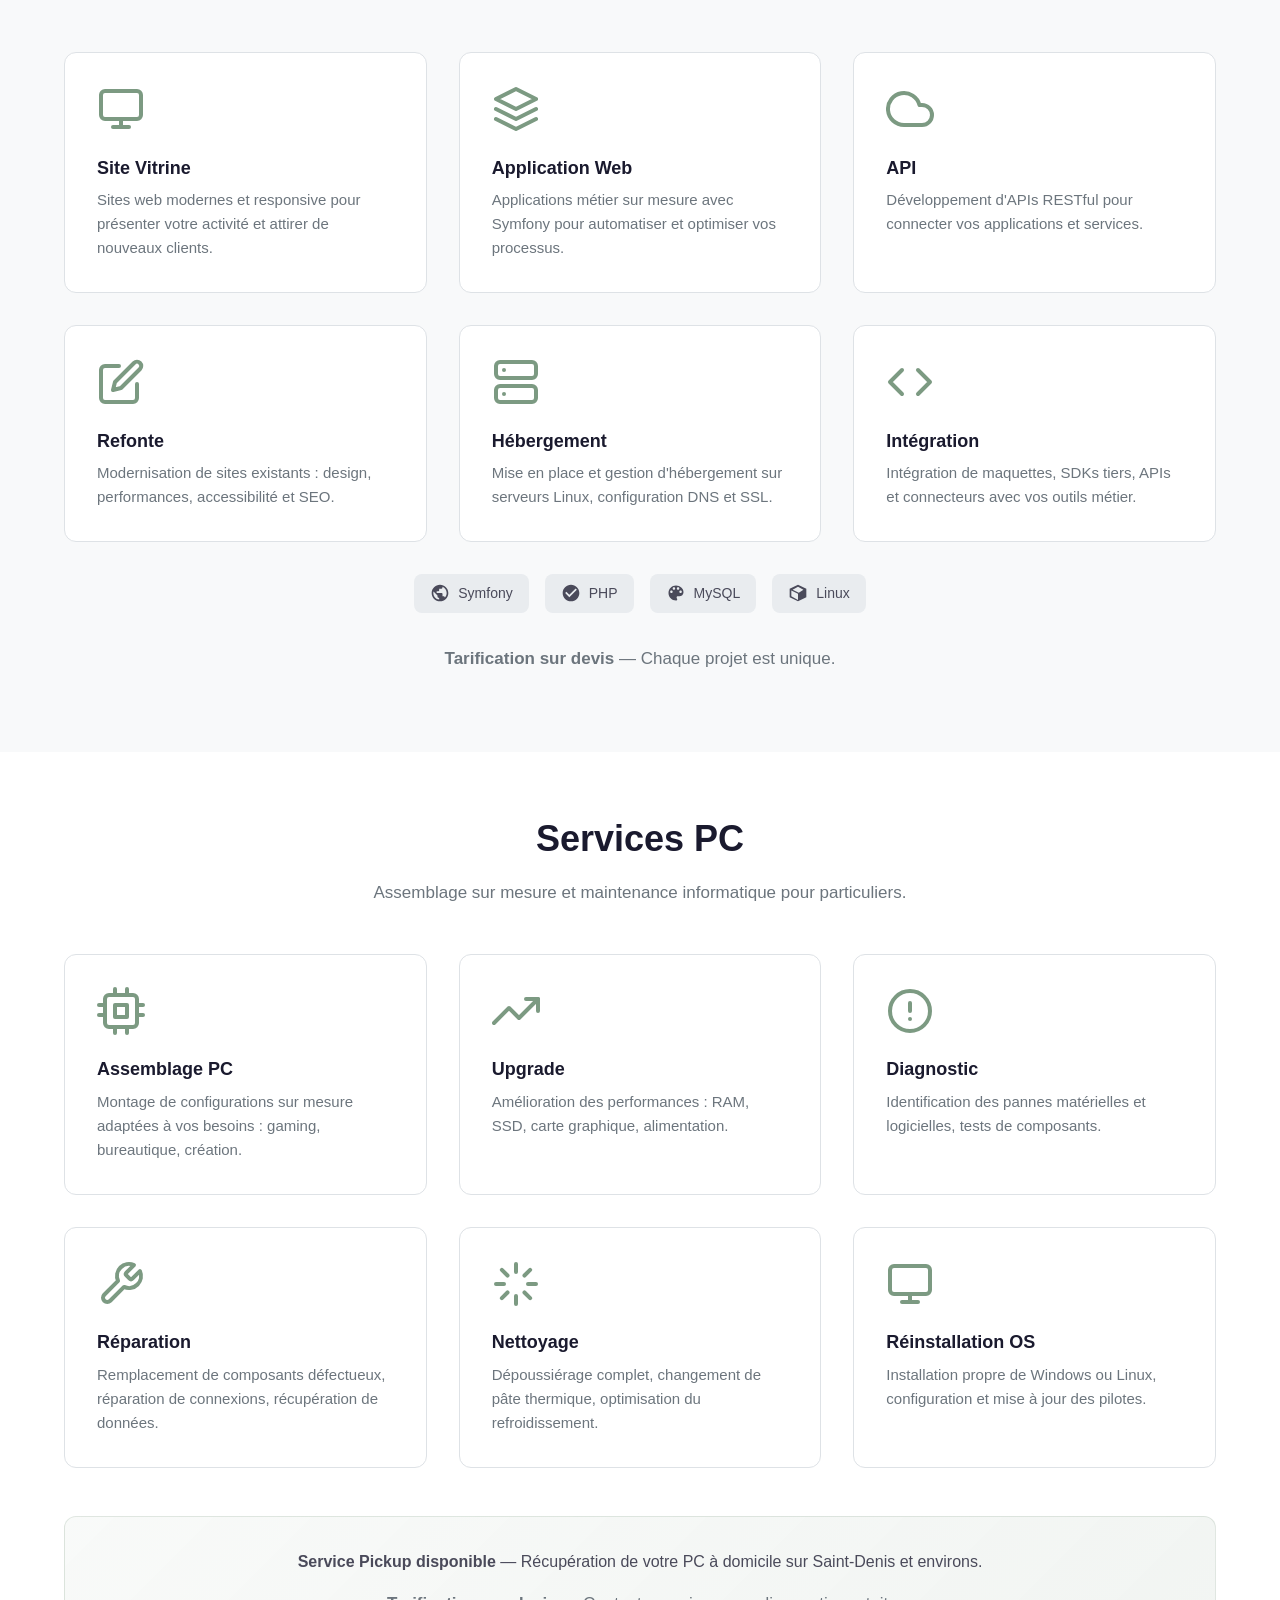
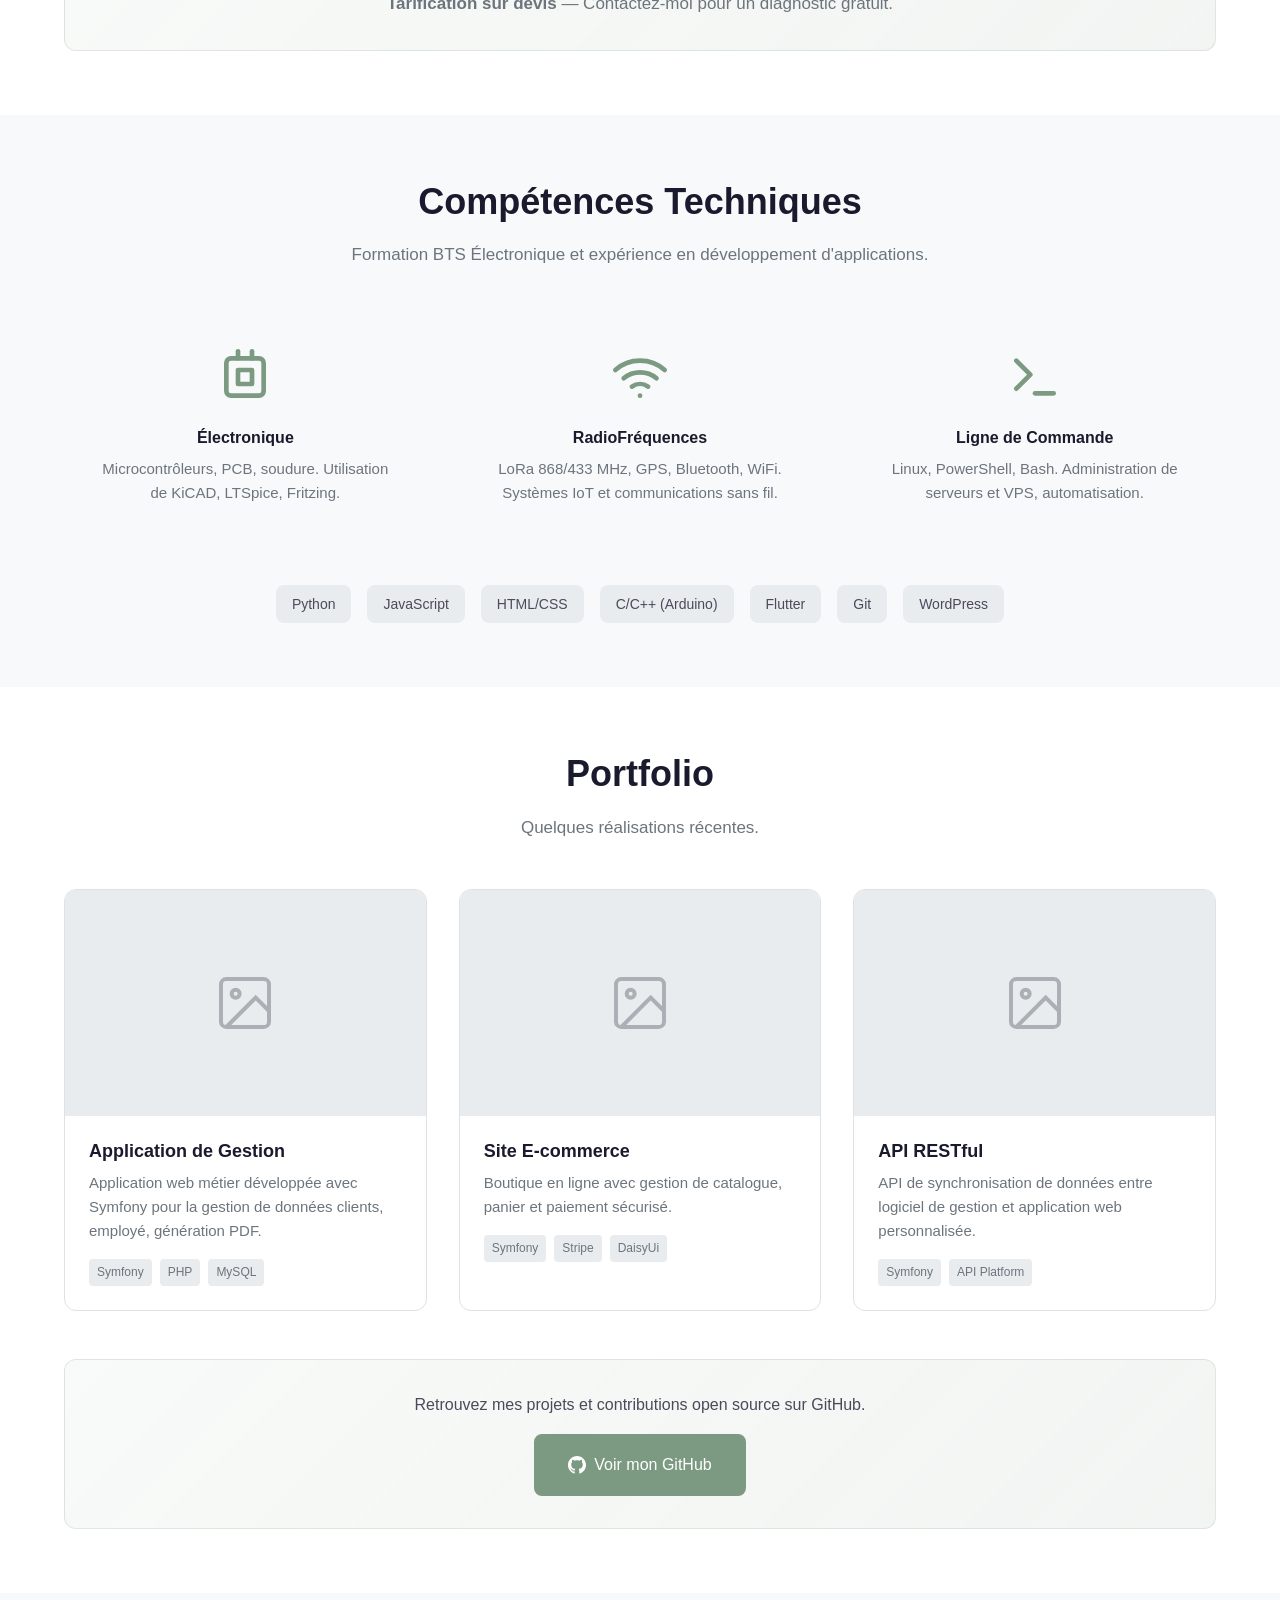
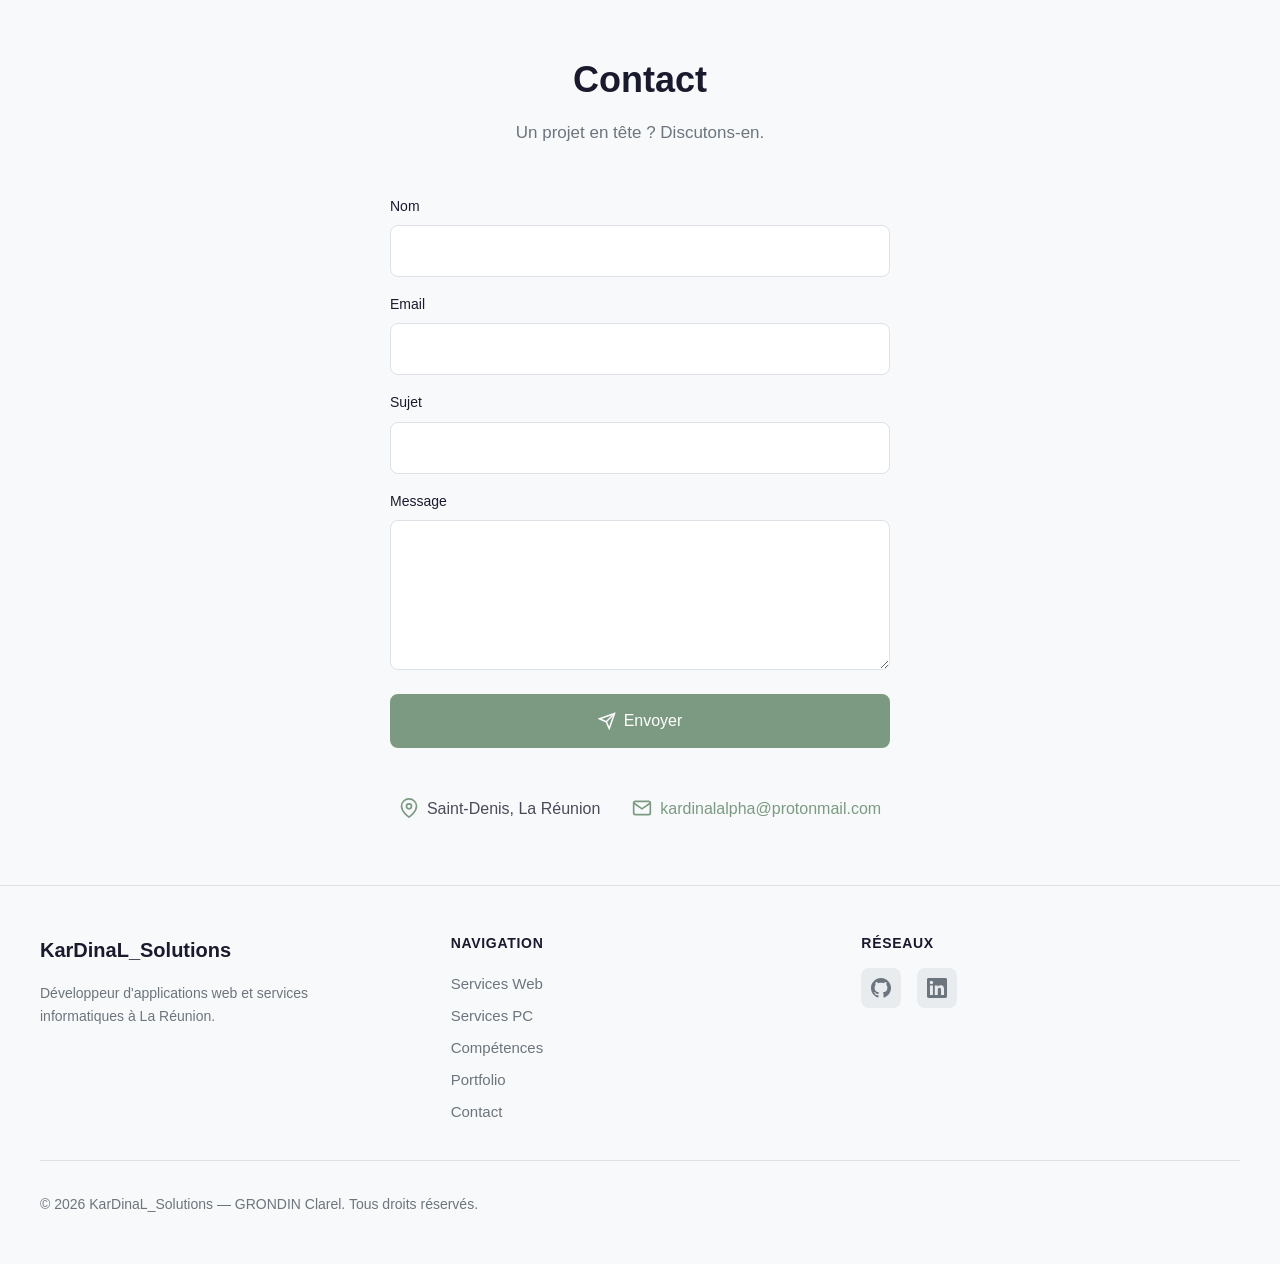
==== commit f18983ce: "ajout de contenu commit" ====
--- a/index.html
+++ b/index.html
@@ -89,6 +89,7 @@
                 </button>
                 
                 <ul class="nav__list" id="nav-menu">
+                    <li><a href="#a-propos" class="nav__link">À propos</a></li>
                     <li><a href="#services-web" class="nav__link">Services Web</a></li>
                     <li><a href="#services-pc" class="nav__link">Services PC</a></li>
                     <li><a href="#competences" class="nav__link">Compétences</a></li>
@@ -131,7 +132,7 @@
                 </span>
                 
                 <h1 class="hero__title animate-fade-in-up animate-delay-1">
-                    Développeur Web<br>
+                    <span id="typewriter-text">Développeur Web</span><span class="typewriter-cursor" id="typewriter-cursor" aria-hidden="true"></span><br>
                     <span class="hero__title-accent">& Services PC</span>
                 </h1>
                 
@@ -154,6 +155,56 @@
                         </svg>
                         GitHub
                     </a>
+                </div>
+            </div>
+        </section>
+
+        <!-- Section À propos -->
+        <section class="section" id="a-propos">
+            <div class="container">
+                <div class="about reveal">
+                    <div class="about__avatar-wrap">
+                        <div class="about__avatar">
+                            <span class="about__avatar-initials">CG</span>
+                        </div>
+                    </div>
+                    <div class="about__content">
+                        <div>
+                            <h2 class="about__name">Clarel Grondin</h2>
+                            <p class="about__role">Développeur Web Freelance · Technicien PC</p>
+                        </div>
+                        <p class="about__bio">
+                            Passionné par l'informatique depuis toujours, je suis basé à Saint-Denis de La Réunion et j'accompagne particuliers et entreprises dans leurs projets numériques. Formé en BTS Électronique, j'ai développé une double expertise : la conception d'applications web robustes avec Symfony et PHP, et la maintenance matérielle de PC. Autonome, rigoureux et orienté résultat, j'interviens de la première idée jusqu'au déploiement en production.
+                        </p>
+                        <div class="about__highlights">
+                            <span class="about__highlight">
+                                <svg class="about__highlight-icon" viewBox="0 0 24 24" fill="none" stroke="currentColor" stroke-width="2" aria-hidden="true"><path d="M12 2L2 7l10 5 10-5-10-5z"/><path d="M2 17l10 5 10-5"/><path d="M2 12l10 5 10-5"/></svg>
+                                BTS Électronique
+                            </span>
+                            <span class="about__highlight">
+                                <svg class="about__highlight-icon" viewBox="0 0 24 24" fill="none" stroke="currentColor" stroke-width="2" aria-hidden="true"><path d="M21 10c0 7-9 13-9 13s-9-6-9-13a9 9 0 0 1 18 0z"/><circle cx="12" cy="10" r="3"/></svg>
+                                Saint-Denis, La Réunion
+                            </span>
+                            <span class="about__highlight">
+                                <svg class="about__highlight-icon" viewBox="0 0 24 24" fill="none" stroke="currentColor" stroke-width="2" aria-hidden="true"><rect x="2" y="3" width="20" height="14" rx="2"/><line x1="8" y1="21" x2="16" y2="21"/><line x1="12" y1="17" x2="12" y2="21"/></svg>
+                                Symfony · PHP · MySQL
+                            </span>
+                            <span class="about__highlight">
+                                <svg class="about__highlight-icon" viewBox="0 0 24 24" fill="none" stroke="currentColor" stroke-width="2" aria-hidden="true"><polyline points="16 18 22 12 16 6"/><polyline points="8 6 2 12 8 18"/></svg>
+                                Projets Web & IoT
+                            </span>
+                        </div>
+                        <div class="about__actions">
+                            <a href="#contact" class="btn btn--primary">
+                                <svg class="btn__icon" viewBox="0 0 24 24" fill="none" stroke="currentColor" stroke-width="2" aria-hidden="true"><path d="M4 4h16c1.1 0 2 .9 2 2v12c0 1.1-.9 2-2 2H4c-1.1 0-2-.9-2-2V6c0-1.1.9-2 2-2z"/><polyline points="22,6 12,13 2,6"/></svg>
+                                Me contacter
+                            </a>
+                            <a href="https://github.com/ALFClarel" target="_blank" rel="noopener noreferrer" class="btn btn--secondary">
+                                <svg class="btn__icon" viewBox="0 0 24 24" fill="currentColor" aria-hidden="true"><path d="M12 0c-6.626 0-12 5.373-12 12 0 5.302 3.438 9.8 8.207 11.387.599.111.793-.261.793-.577v-2.234c-3.338.726-4.033-1.416-4.033-1.416-.546-1.387-1.333-1.756-1.333-1.756-1.089-.745.083-.729.083-.729 1.205.084 1.839 1.237 1.839 1.237 1.07 1.834 2.807 1.304 3.492.997.107-.775.418-1.305.762-1.604-2.665-.305-5.467-1.334-5.467-5.931 0-1.311.469-2.381 1.236-3.221-.124-.303-.535-1.524.117-3.176 0 0 1.008-.322 3.301 1.23.957-.266 1.983-.399 3.003-.404 1.02.005 2.047.138 3.006.404 2.291-1.552 3.297-1.23 3.297-1.23.653 1.653.242 2.874.118 3.176.77.84 1.235 1.911 1.235 3.221 0 4.609-2.807 5.624-5.479 5.921.43.372.823 1.102.823 2.222v3.293c0 .319.192.694.801.576 4.765-1.589 8.199-6.086 8.199-11.386 0-6.627-5.373-12-12-12z"/></svg>
+                                GitHub
+                            </a>
+                        </div>
+                    </div>
                 </div>
             </div>
         </section>
@@ -631,6 +682,19 @@
         </div>
     </footer>
     
+    <!-- Bouton retour en haut -->
+    <button class="back-to-top" id="back-to-top" aria-label="Retour en haut de page" type="button">
+        <svg class="back-to-top__icon" viewBox="0 0 24 24" fill="none" stroke="currentColor" stroke-width="2.5" stroke-linecap="round" stroke-linejoin="round" aria-hidden="true">
+            <polyline points="18 15 12 9 6 15"></polyline>
+        </svg>
+    </button>
+
+    <!-- Toast notification -->
+    <div class="toast" id="toast" role="alert" aria-live="polite">
+        <svg class="toast__icon" id="toast-icon" viewBox="0 0 24 24" fill="none" stroke="currentColor" stroke-width="2" aria-hidden="true"></svg>
+        <span class="toast__message" id="toast-message"></span>
+    </div>
+
     <!-- Scripts -->
     <script src="assets/js/config.js"></script>
     <script src="assets/js/main.js"></script>
--- a/assets/css/styles.css
+++ b/assets/css/styles.css
@@ -997,3 +997,212 @@
         text-decoration: underline;
     }
 }
+
+/* ============================================================
+   Toast notification
+   ============================================================ */
+.toast {
+    position: fixed;
+    bottom: 2rem;
+    left: 50%;
+    transform: translateX(-50%) translateY(120%);
+    background: var(--color-surface);
+    color: var(--color-text);
+    border: 1px solid var(--color-border);
+    border-radius: var(--radius-lg);
+    padding: 1rem 1.5rem;
+    display: flex;
+    align-items: center;
+    gap: 0.75rem;
+    box-shadow: var(--shadow-lg);
+    z-index: 9999;
+    transition: transform 0.4s cubic-bezier(0.34, 1.56, 0.64, 1);
+    min-width: 280px;
+    max-width: 90vw;
+}
+
+.toast.toast--show {
+    transform: translateX(-50%) translateY(0);
+}
+
+.toast--success {
+    border-color: #22c55e;
+}
+
+.toast--error {
+    border-color: #ef4444;
+}
+
+.toast__icon {
+    width: 1.25rem;
+    height: 1.25rem;
+    flex-shrink: 0;
+}
+
+.toast--success .toast__icon { color: #22c55e; }
+.toast--error .toast__icon   { color: #ef4444; }
+
+.toast__message {
+    font-size: 0.9rem;
+    font-weight: 500;
+}
+
+/* ============================================================
+   Bouton retour en haut
+   ============================================================ */
+.back-to-top {
+    position: fixed;
+    bottom: 2rem;
+    right: 2rem;
+    width: 3rem;
+    height: 3rem;
+    border-radius: 50%;
+    background: var(--color-primary);
+    color: #fff;
+    border: none;
+    cursor: pointer;
+    display: flex;
+    align-items: center;
+    justify-content: center;
+    box-shadow: var(--shadow-md);
+    opacity: 0;
+    visibility: hidden;
+    transform: translateY(1rem);
+    transition: opacity 0.3s ease, transform 0.3s ease, visibility 0.3s ease, background 0.2s ease;
+    z-index: 900;
+}
+
+.back-to-top.visible {
+    opacity: 1;
+    visibility: visible;
+    transform: translateY(0);
+}
+
+.back-to-top:hover {
+    background: var(--color-primary-dark, var(--color-primary));
+    transform: translateY(-3px);
+}
+
+.back-to-top__icon {
+    width: 1.25rem;
+    height: 1.25rem;
+}
+
+/* ============================================================
+   Typewriter cursor
+   ============================================================ */
+.typewriter-cursor {
+    display: inline-block;
+    width: 3px;
+    height: 1em;
+    background: var(--color-primary);
+    margin-left: 2px;
+    vertical-align: middle;
+    animation: blink 0.8s step-end infinite;
+}
+
+@keyframes blink {
+    0%, 100% { opacity: 1; }
+    50%       { opacity: 0; }
+}
+
+/* ============================================================
+   Section À propos
+   ============================================================ */
+.about {
+    display: grid;
+    grid-template-columns: 1fr 1.4fr;
+    gap: var(--spacing-3xl);
+    align-items: center;
+}
+
+@media (max-width: 768px) {
+    .about {
+        grid-template-columns: 1fr;
+        gap: var(--spacing-xl);
+    }
+}
+
+.about__avatar-wrap {
+    display: flex;
+    justify-content: center;
+}
+
+.about__avatar {
+    width: 220px;
+    height: 220px;
+    border-radius: 50%;
+    background: var(--color-surface-alt, var(--color-surface));
+    border: 4px solid var(--color-primary);
+    display: flex;
+    align-items: center;
+    justify-content: center;
+    overflow: hidden;
+    box-shadow: var(--shadow-lg);
+    position: relative;
+}
+
+.about__avatar-initials {
+    font-size: 4rem;
+    font-weight: 700;
+    color: var(--color-primary);
+    letter-spacing: -2px;
+    user-select: none;
+}
+
+.about__content {
+    display: flex;
+    flex-direction: column;
+    gap: var(--spacing-lg);
+}
+
+.about__name {
+    font-size: 1.5rem;
+    font-weight: 700;
+    color: var(--color-text);
+    margin: 0;
+}
+
+.about__role {
+    font-size: 1rem;
+    color: var(--color-primary);
+    font-weight: 500;
+    margin: 0;
+}
+
+.about__bio {
+    color: var(--color-text-muted);
+    line-height: 1.8;
+    font-size: 0.95rem;
+}
+
+.about__highlights {
+    display: flex;
+    flex-wrap: wrap;
+    gap: var(--spacing-sm);
+}
+
+.about__highlight {
+    display: flex;
+    align-items: center;
+    gap: 0.5rem;
+    font-size: 0.875rem;
+    color: var(--color-text-muted);
+    background: var(--color-surface);
+    border: 1px solid var(--color-border);
+    border-radius: var(--radius-full);
+    padding: 0.35rem 0.85rem;
+}
+
+.about__highlight-icon {
+    width: 1rem;
+    height: 1rem;
+    color: var(--color-primary);
+    flex-shrink: 0;
+}
+
+.about__actions {
+    display: flex;
+    gap: var(--spacing-md);
+    flex-wrap: wrap;
+}
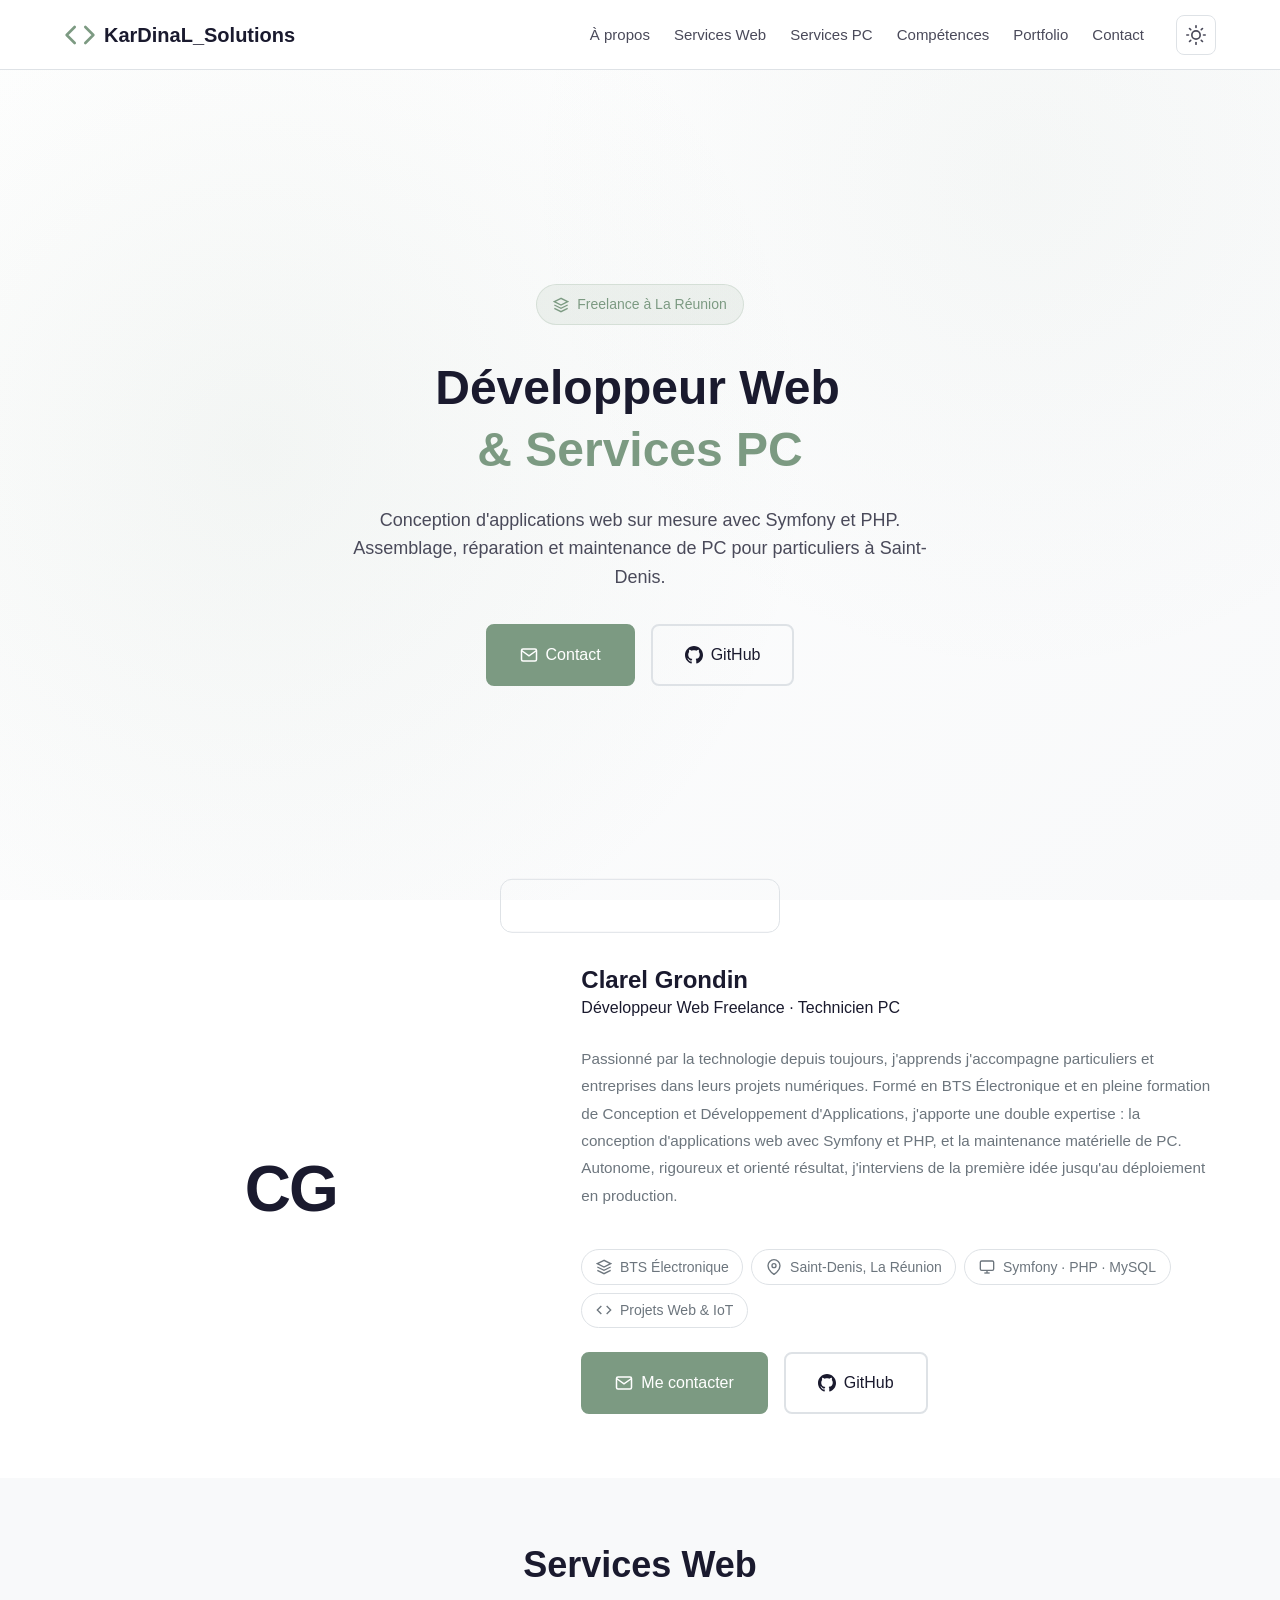
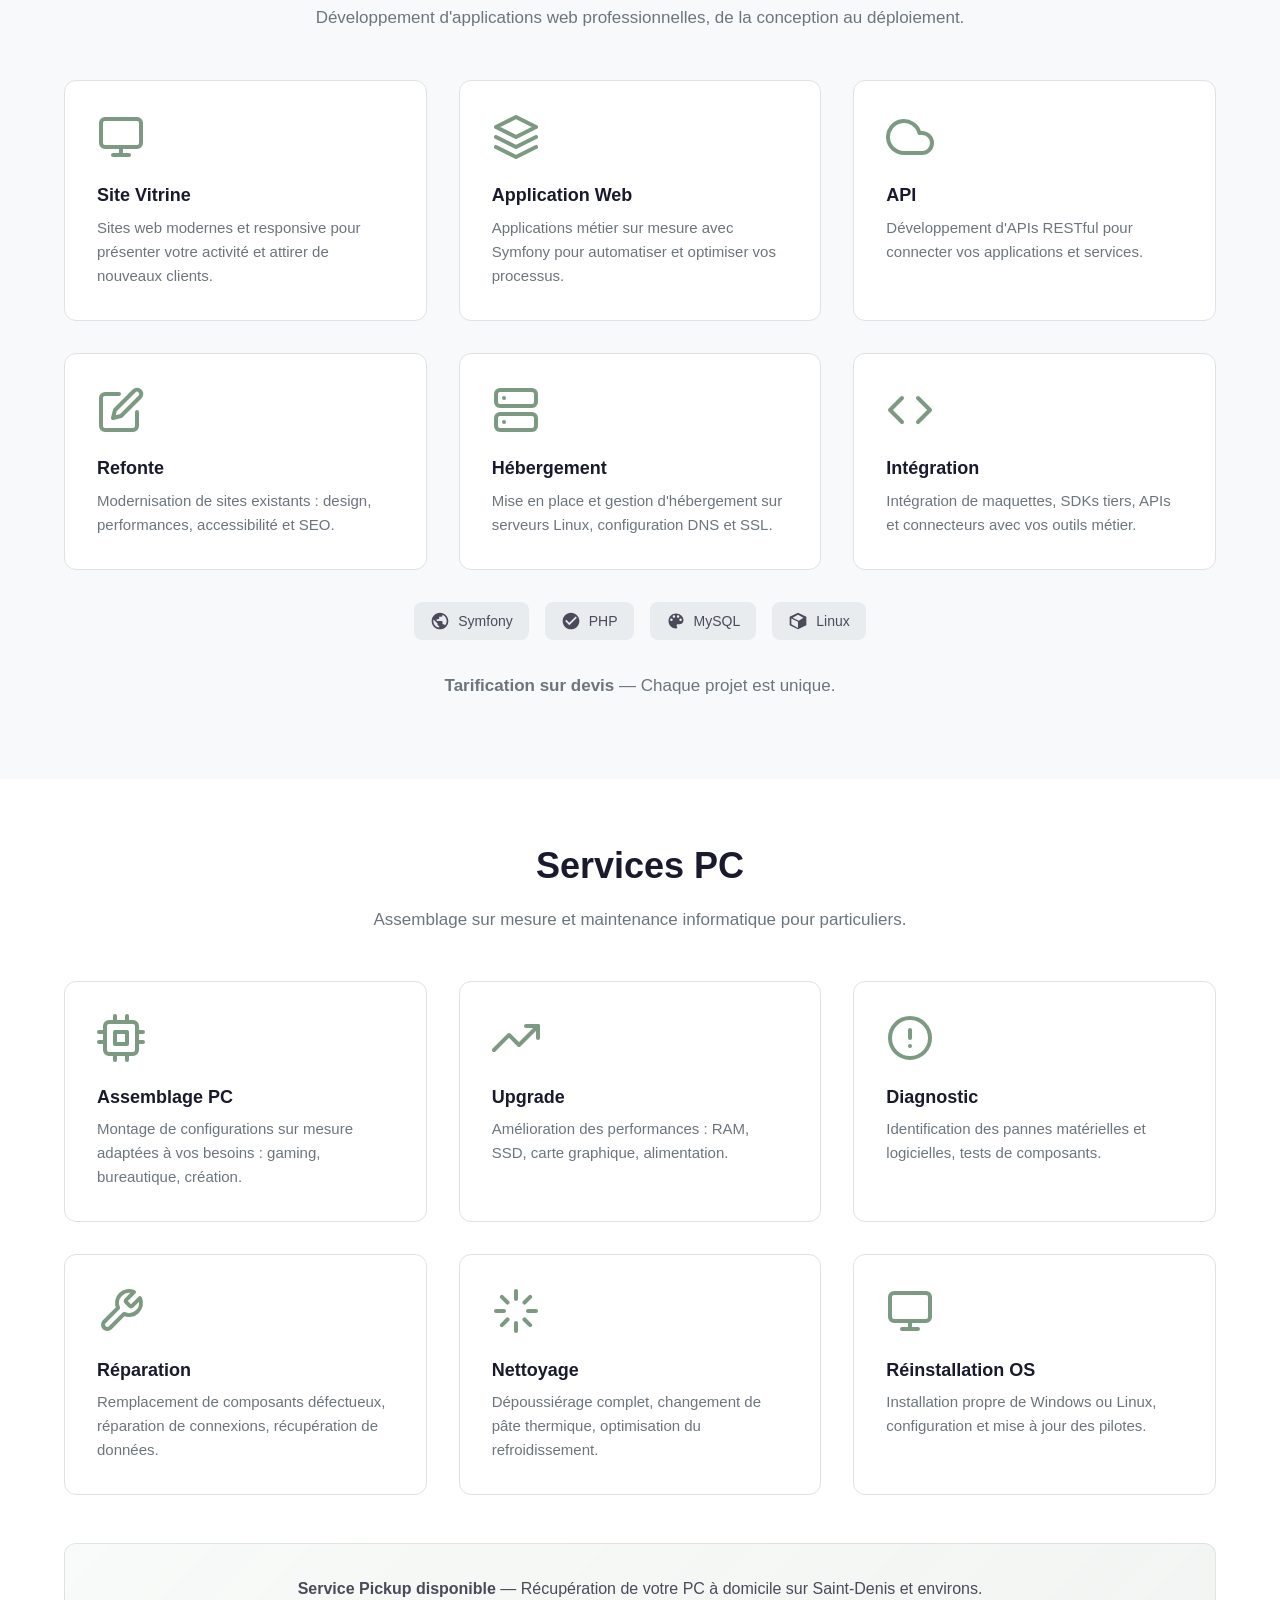
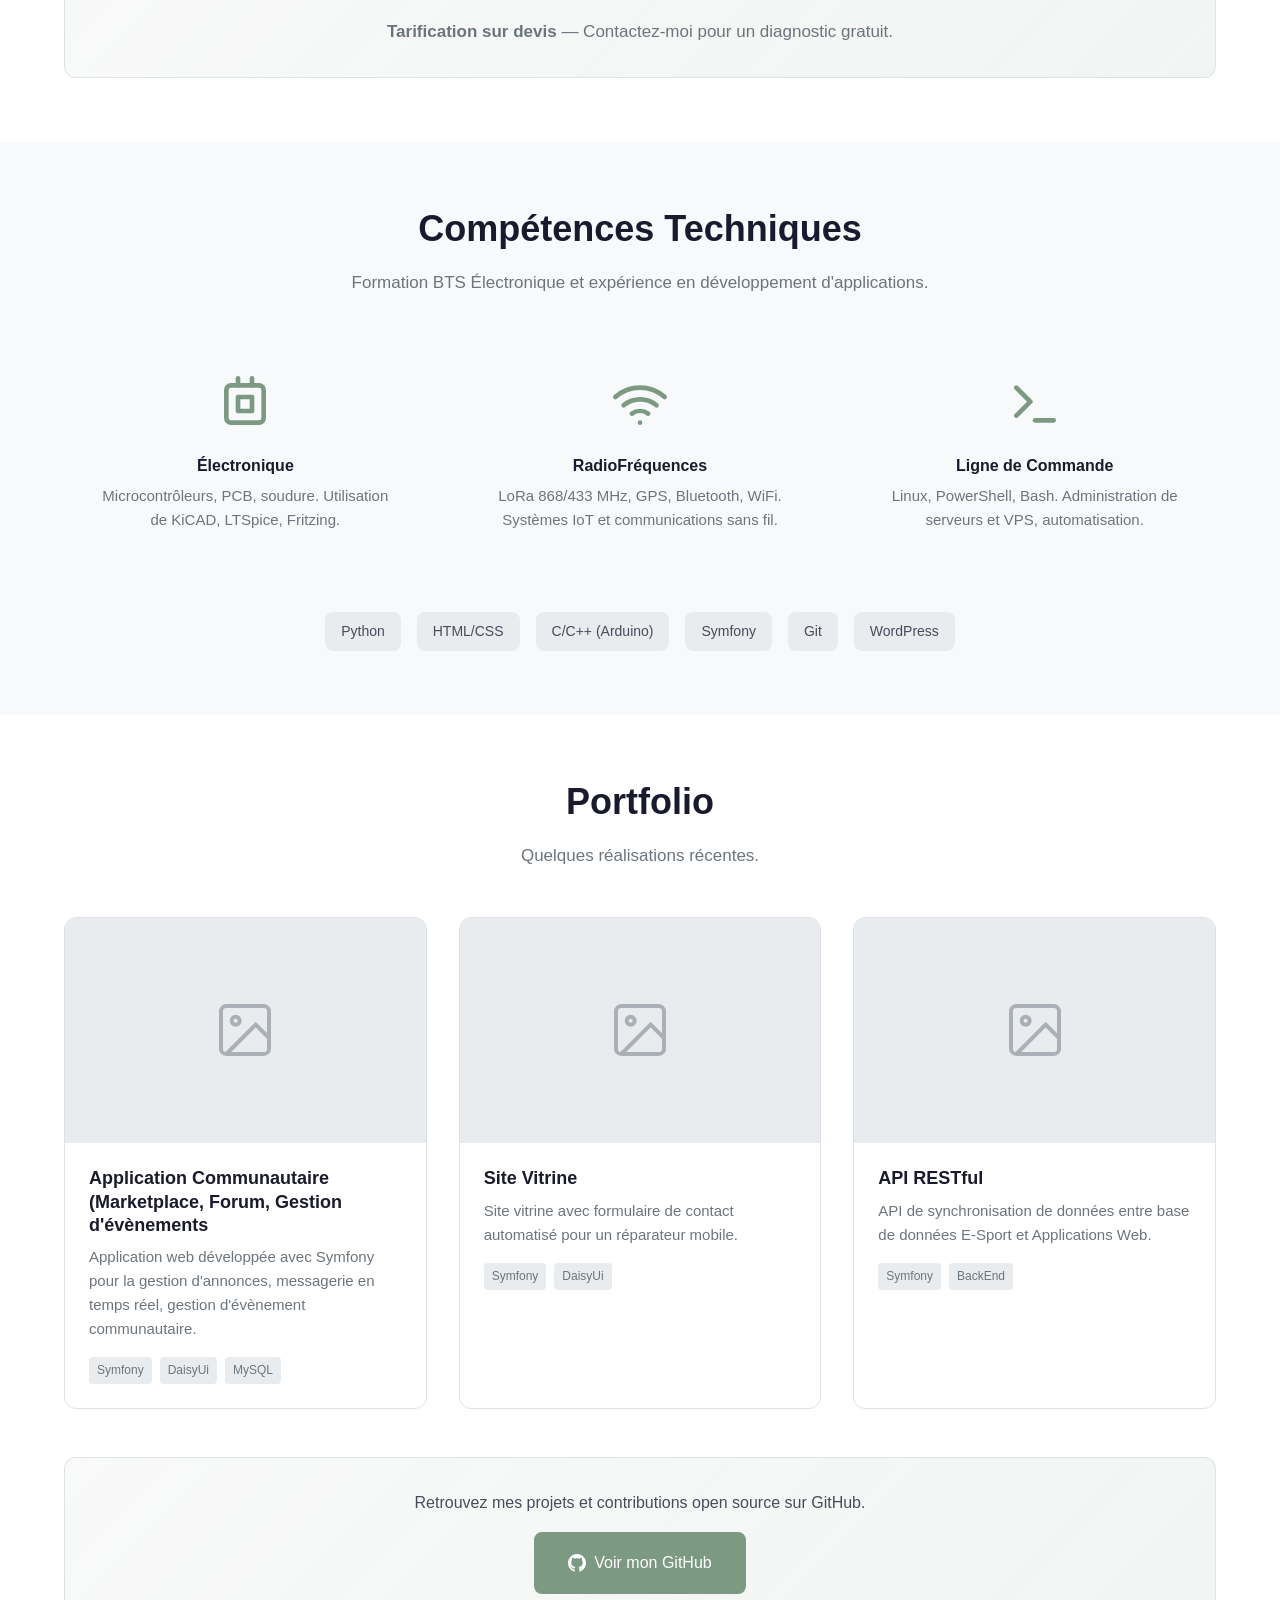
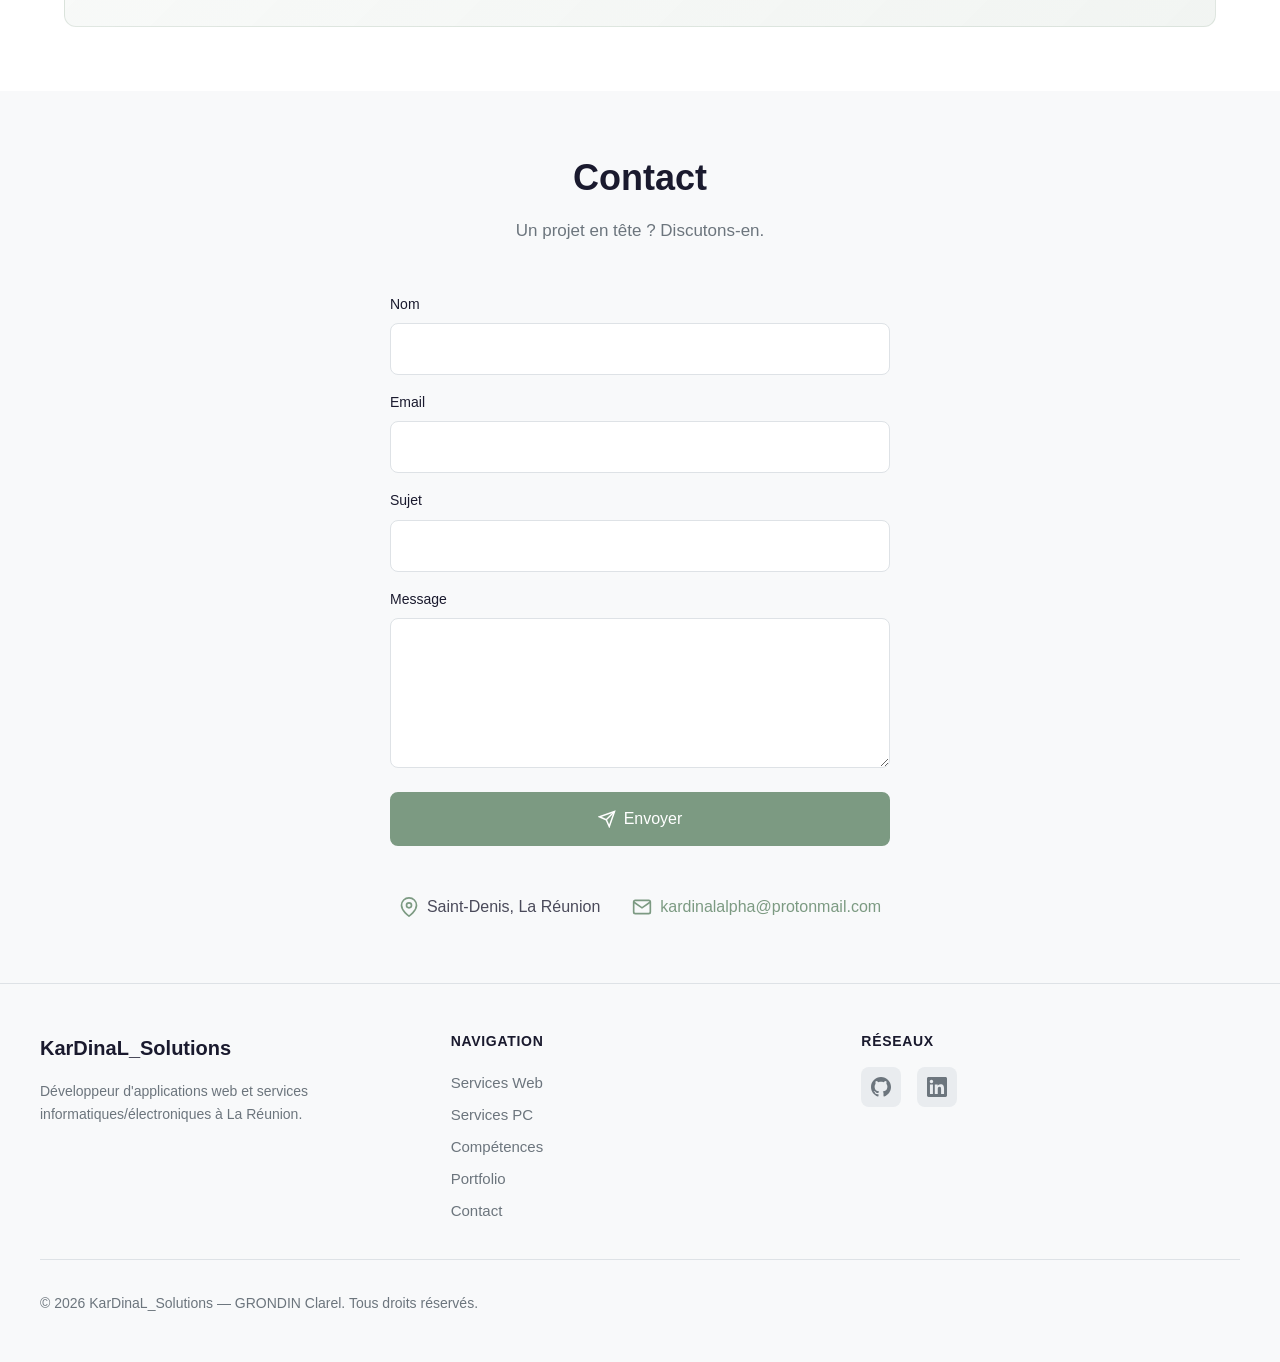
==== commit b0d9a12d: "Refactorisation code et personnalisation texte" ====
--- a/index.html
+++ b/index.html
@@ -174,7 +174,7 @@
                             <p class="about__role">Développeur Web Freelance · Technicien PC</p>
                         </div>
                         <p class="about__bio">
-                            Passionné par l'informatique depuis toujours, je suis basé à Saint-Denis de La Réunion et j'accompagne particuliers et entreprises dans leurs projets numériques. Formé en BTS Électronique, j'ai développé une double expertise : la conception d'applications web robustes avec Symfony et PHP, et la maintenance matérielle de PC. Autonome, rigoureux et orienté résultat, j'interviens de la première idée jusqu'au déploiement en production.
+                            Passionné par la technologie depuis toujours, j'apprends j'accompagne particuliers et entreprises dans leurs projets numériques. Formé en BTS Électronique et en pleine formation de Conception et Développement d'Applications, j'apporte une double expertise : la conception d'applications web avec Symfony et PHP, et la maintenance matérielle de PC. Autonome, rigoureux et orienté résultat, j'interviens de la première idée jusqu'au déploiement en production.
                         </p>
                         <div class="about__highlights">
                             <span class="about__highlight">
@@ -472,10 +472,9 @@
                 
                 <div class="tech-stack reveal" style="margin-top: var(--spacing-2xl);">
                     <span class="tech-badge">Python</span>
-                    <span class="tech-badge">JavaScript</span>
                     <span class="tech-badge">HTML/CSS</span>
                     <span class="tech-badge">C/C++ (Arduino)</span>
-                    <span class="tech-badge">Flutter</span>
+                    <span class="tech-badge">Symfony</span>
                     <span class="tech-badge">Git</span>
                     <span class="tech-badge">WordPress</span>
                 </div>
@@ -502,13 +501,13 @@
                             </svg>
                         </div>
                         <div class="portfolio-card__content">
-                            <h3 class="portfolio-card__title">Application de Gestion</h3>
+                            <h3 class="portfolio-card__title">Application Communautaire (Marketplace, Forum, Gestion d'évènements</h3>
                             <p class="portfolio-card__description">
-                                Application web métier développée avec Symfony pour la gestion de données clients, employé, génération PDF.
+                                Application web développée avec Symfony pour la gestion d'annonces, messagerie en temps réel, gestion d'évènement communautaire.
                             </p>
                             <div class="portfolio-card__tags">
                                 <span class="portfolio-card__tag">Symfony</span>
-                                <span class="portfolio-card__tag">PHP</span>
+                                <span class="portfolio-card__tag">DaisyUi</span>
                                 <span class="portfolio-card__tag">MySQL</span>
                             </div>
                         </div>
@@ -523,13 +522,12 @@
                             </svg>
                         </div>
                         <div class="portfolio-card__content">
-                            <h3 class="portfolio-card__title">Site E-commerce</h3>
+                            <h3 class="portfolio-card__title">Site Vitrine</h3>
                             <p class="portfolio-card__description">
-                                Boutique en ligne avec gestion de catalogue, panier et paiement sécurisé.
+                                Site vitrine avec formulaire de contact automatisé pour un réparateur mobile.
                             </p>
                             <div class="portfolio-card__tags">
                                 <span class="portfolio-card__tag">Symfony</span>
-                                <span class="portfolio-card__tag">Stripe</span>
                                 <span class="portfolio-card__tag">DaisyUi</span>
                             </div>
                         </div>
@@ -546,11 +544,11 @@
                         <div class="portfolio-card__content">
                             <h3 class="portfolio-card__title">API RESTful</h3>
                             <p class="portfolio-card__description">
-                                API de synchronisation de données entre logiciel de gestion et application web personnalisée.
+                                API de synchronisation de données entre base de données E-Sport et Applications Web.
                             </p>
                             <div class="portfolio-card__tags">
                                 <span class="portfolio-card__tag">Symfony</span>
-                                <span class="portfolio-card__tag">API Platform</span>
+                                <span class="portfolio-card__tag">BackEnd</span>
                             </div>
                         </div>
                     </article>
@@ -638,7 +636,7 @@
                 <div class="footer__brand">
                     <div class="footer__logo">KarDinaL_Solutions</div>
                     <p class="footer__description">
-                        Développeur d'applications web et services informatiques à La Réunion.
+                        Développeur d'applications web et services informatiques/électroniques à La Réunion.
                     </p>
                 </div>
                 
@@ -676,7 +674,6 @@
                     © <span id="current-year">2025</span> KarDinaL_Solutions — GRONDIN Clarel. Tous droits réservés.
                 </p>
                 <div class="footer__legal">
-                    <!-- Ajouter liens légaux si nécessaire -->
                 </div>
             </div>
         </div>
@@ -698,9 +695,5 @@
     <!-- Scripts -->
     <script src="assets/js/config.js"></script>
     <script src="assets/js/main.js"></script>
-    <script>
-        // Mise à jour automatique de l'année
-        document.getElementById('current-year').textContent = new Date().getFullYear();
-    </script>
 </body>
 </html>
--- a/assets/css/styles.css
+++ b/assets/css/styles.css
@@ -917,11 +917,6 @@
     gap: var(--spacing-lg);
 }
 
-.footer__legal-link {
-    font-size: 0.875rem;
-    color: var(--color-text-muted);
-}
-
 /* ============================================================
    Animations
    ============================================================ */
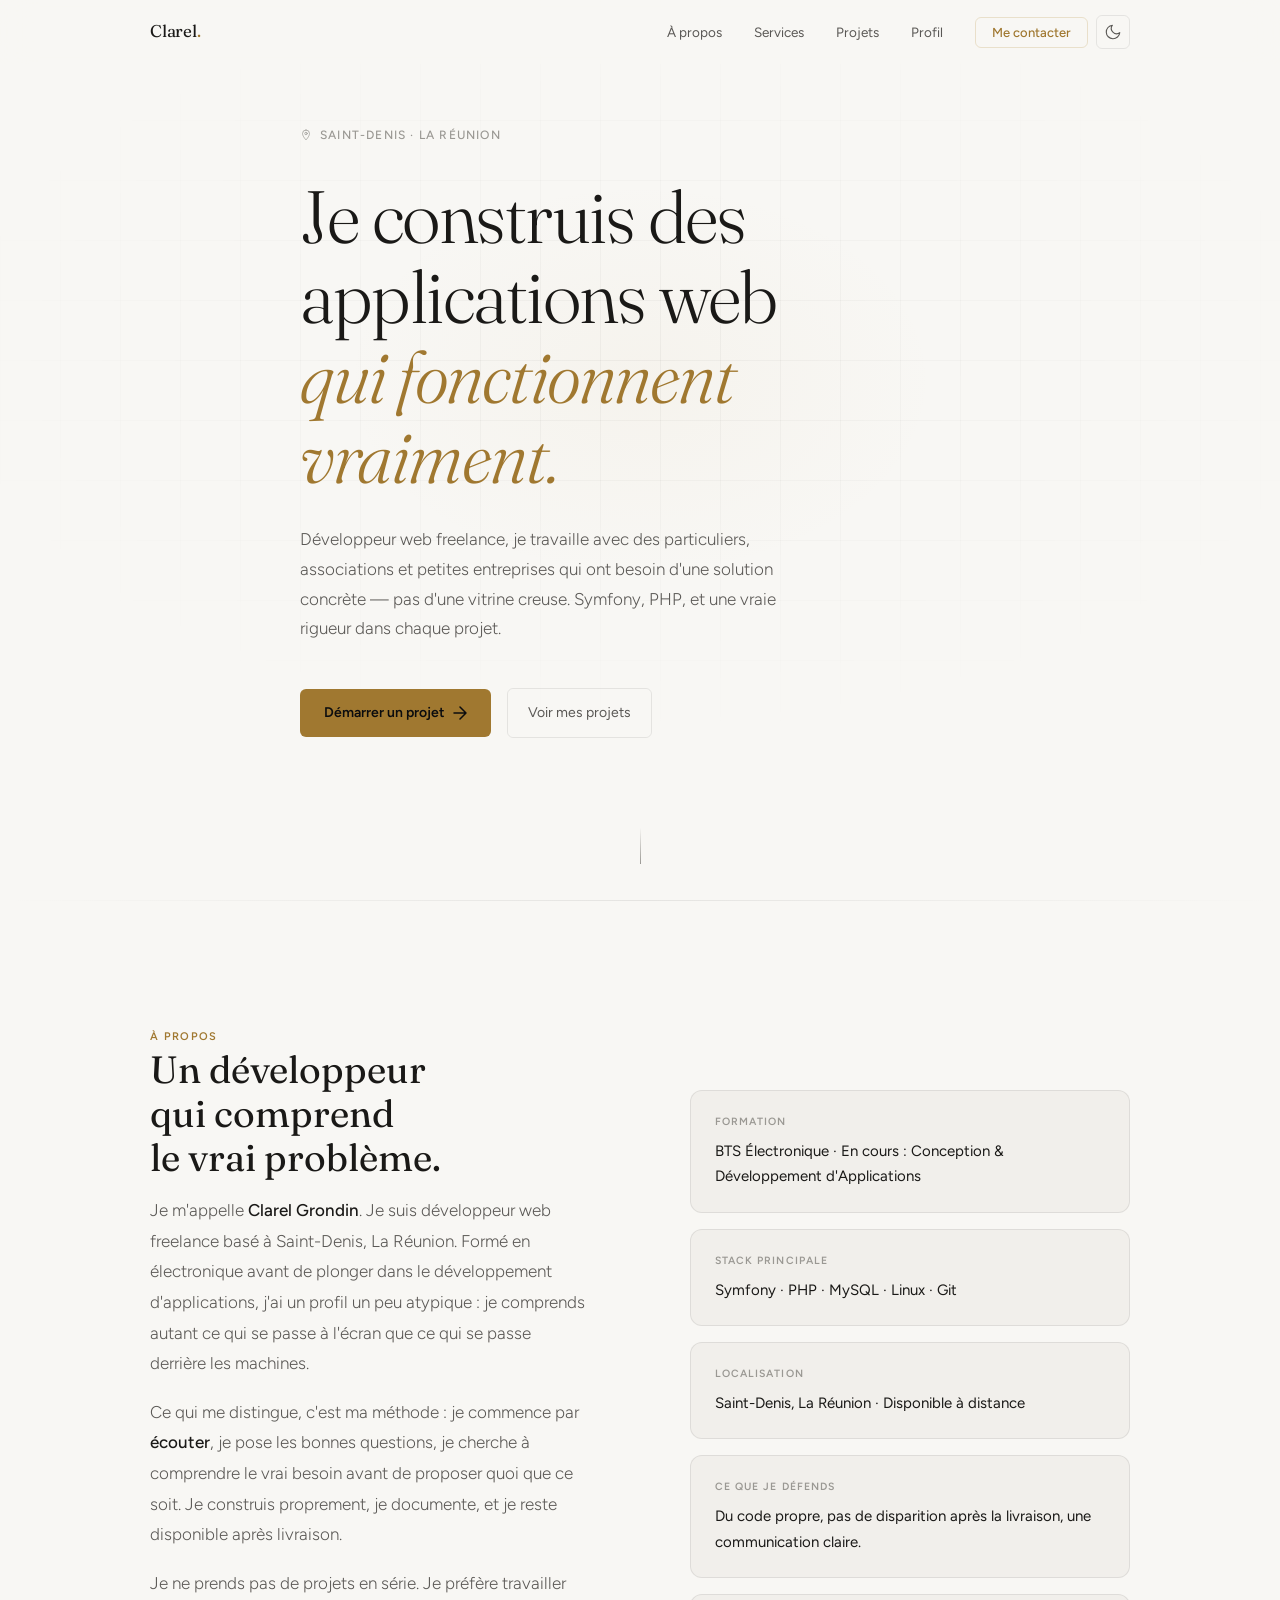
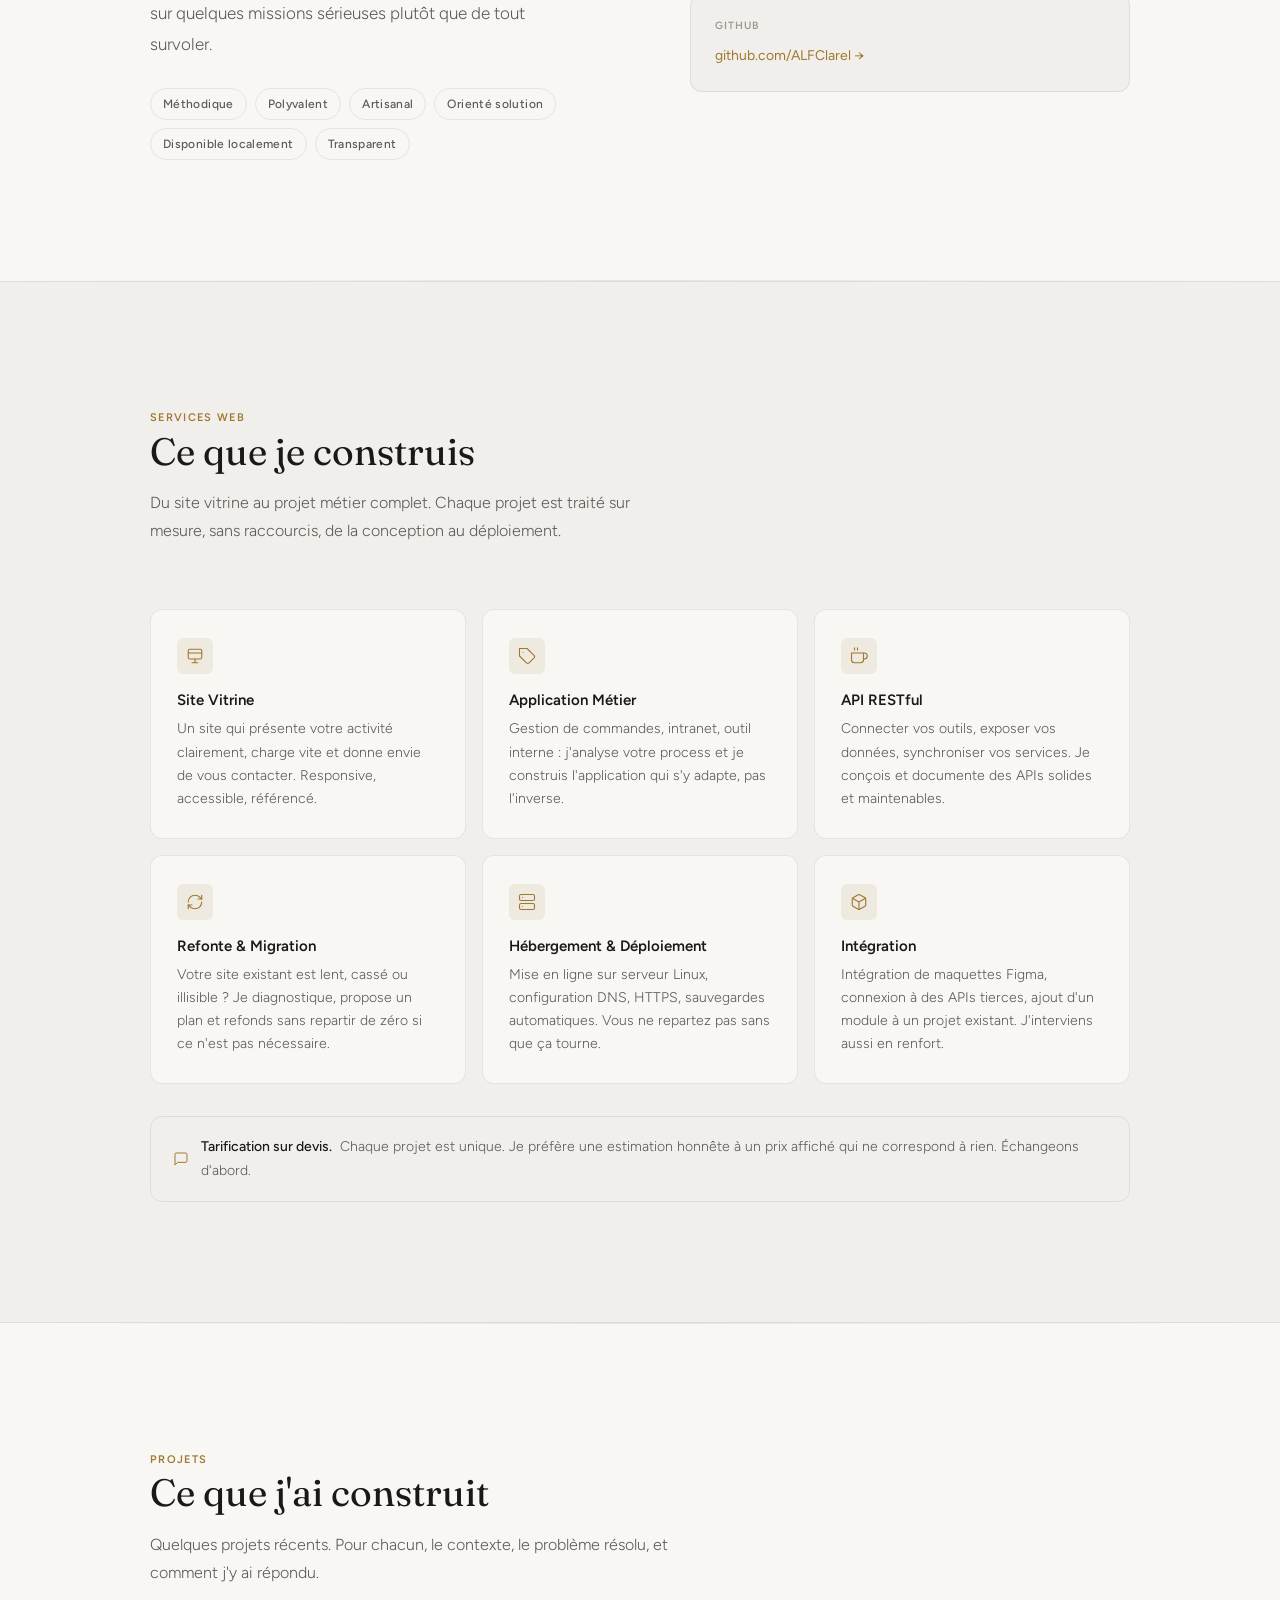
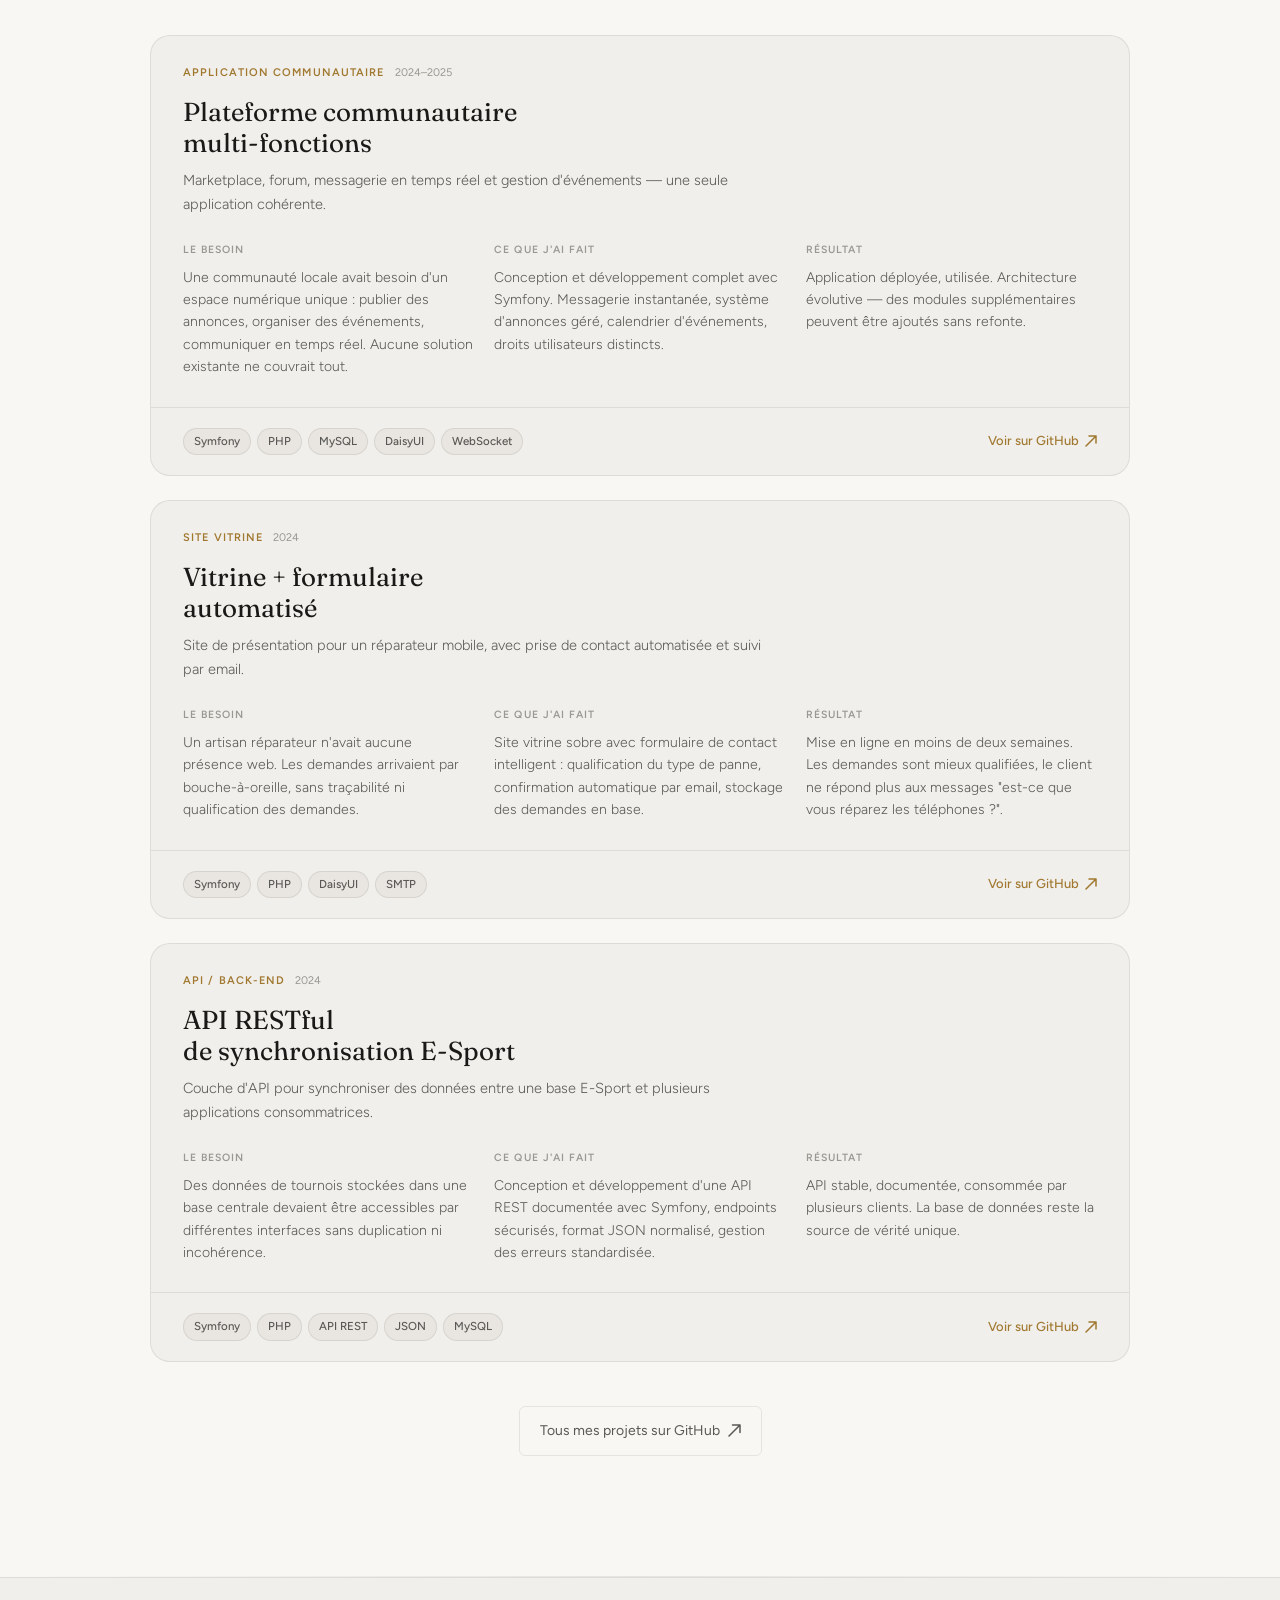
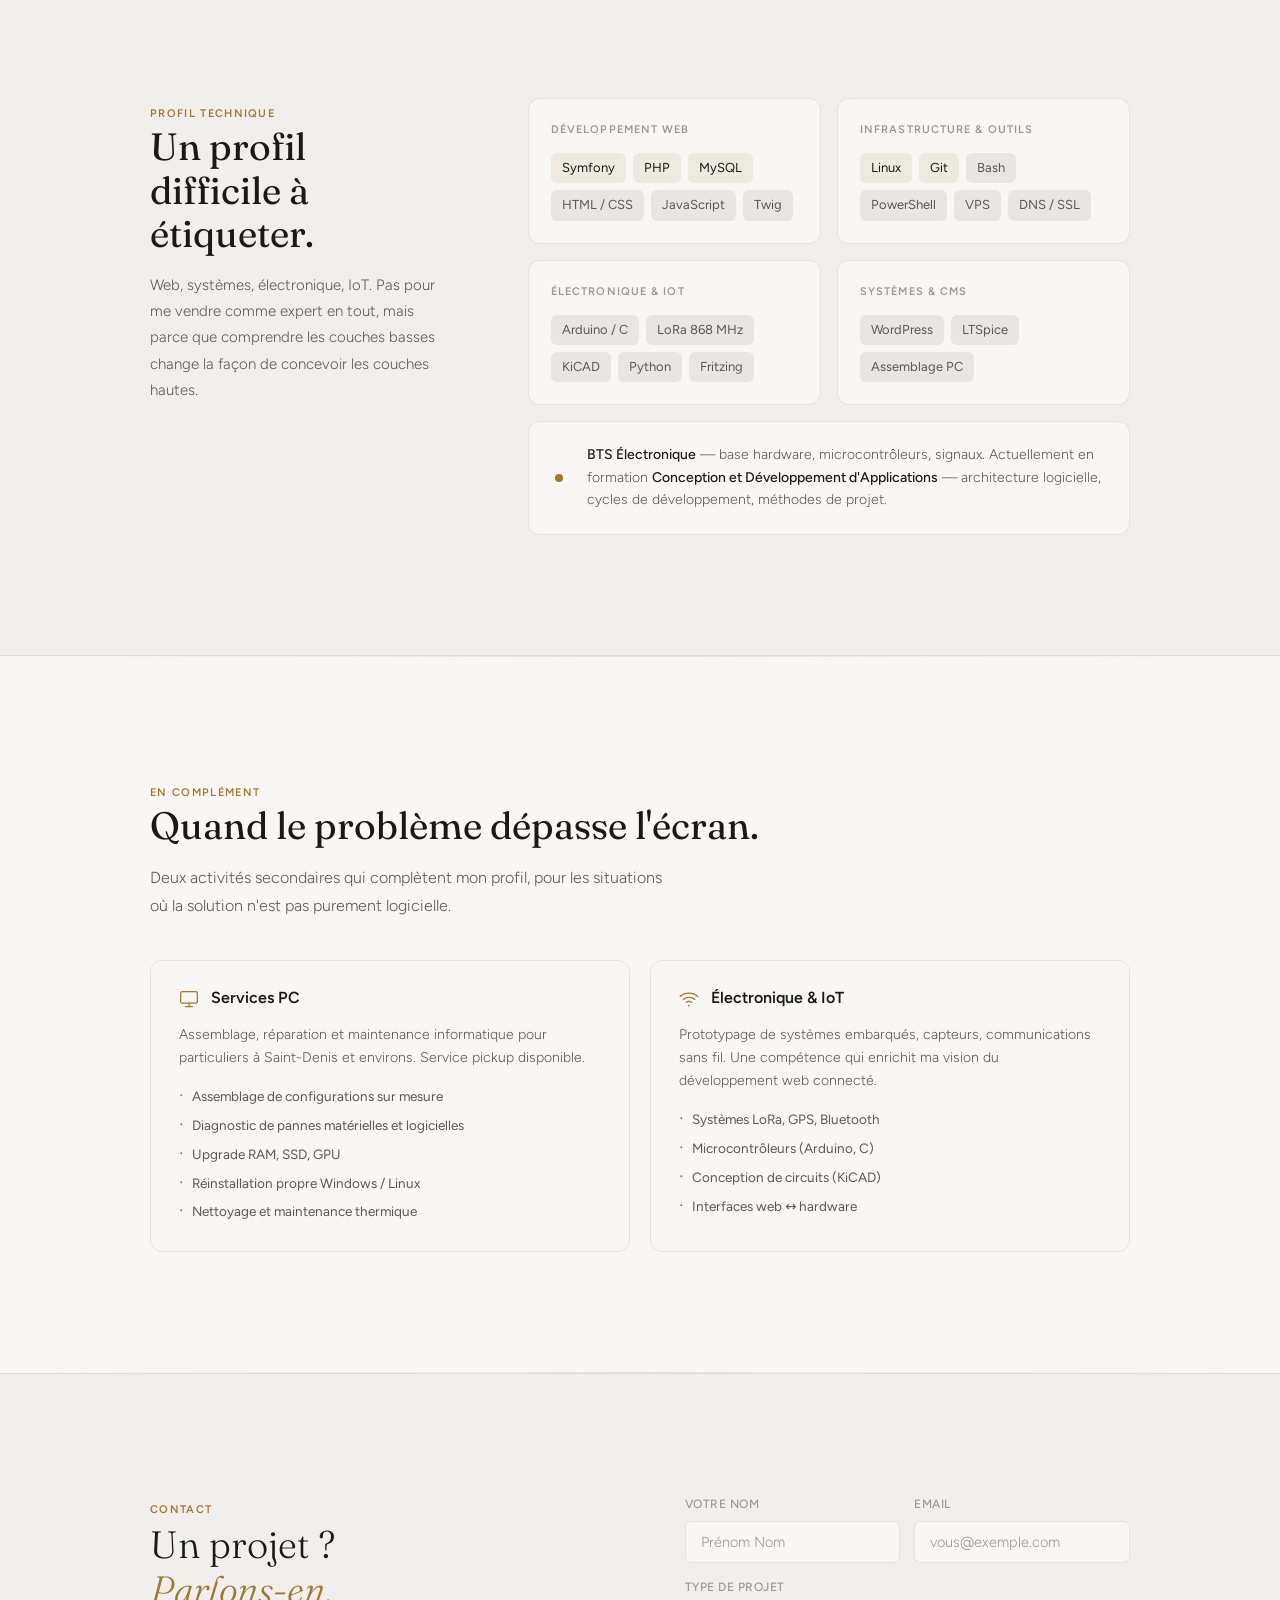
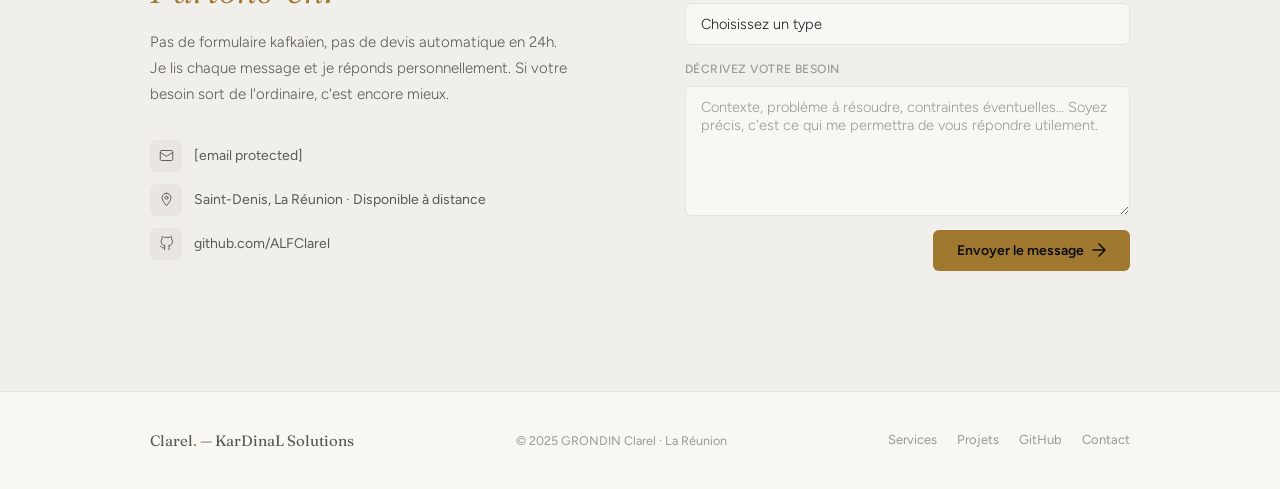
==== commit 29e07589: "nouvelle version" ====
--- a/index.html
+++ b/index.html
@@ -1,699 +1,588 @@
 <!DOCTYPE html>
-<html lang="fr" data-theme="light">
+<html lang="fr">
 <head>
-    <meta charset="UTF-8">
-    <meta name="viewport" content="width=device-width, initial-scale=1.0">
-    <meta http-equiv="X-UA-Compatible" content="IE=edge">
-    
-    <!-- SEO -->
-    <title>KarDinaL_Solutions | Développeur Web & Services PC à La Réunion</title>
-    <meta name="description" content="Développeur d'applications web Symfony et services informatiques à Saint-Denis, La Réunion. Sites vitrines, applications web, APIs, assemblage et réparation PC pour particuliers.">
-    <meta name="keywords" content="développeur web, Symfony, PHP, La Réunion, Saint-Denis, assemblage PC, réparation ordinateur, site vitrine, application web">
-    <meta name="author" content="GRONDIN Clarel">
-    <meta name="robots" content="index, follow">
-    <link rel="canonical" href="https://me.kdlsolutions.re/">
-    
-    <!-- Open Graph -->
-    <meta property="og:type" content="website">
-    <meta property="og:url" content="https://me.kdlsolutions.re/">
-    <meta property="og:title" content="KarDinaL_Solutions | Développeur Web & Services PC">
-    <meta property="og:description" content="Développeur d'applications web et services informatiques à La Réunion. Sites vitrines, APIs, assemblage et réparation PC.">
-    <meta property="og:locale" content="fr_FR">
-    <meta property="og:site_name" content="KarDinaL_Solutions">
-    
-    <!-- Twitter Card -->
-    <meta name="twitter:card" content="summary_large_image">
-    <meta name="twitter:title" content="KarDinaL_Solutions | Développeur Web & Services PC">
-    <meta name="twitter:description" content="Développeur d'applications web et services informatiques à La Réunion.">
-    
-    <!-- Favicon -->
-    <link rel="icon" type="image/svg+xml" href="data:image/svg+xml,<svg xmlns='http://www.w3.org/2000/svg' viewBox='0 0 100 100'><text y='.9em' font-size='90'>💻</text></svg>">
-    
-    <!-- Preload fonts -->
-    <link rel="preconnect" href="https://fonts.googleapis.com">
-    <link rel="preconnect" href="https://fonts.gstatic.com" crossorigin>
-    <link rel="preload" href="https://fonts.googleapis.com/css2?family=Inter:wght@400;500;600;700&display=swap" as="style">
-    <link href="https://fonts.googleapis.com/css2?family=Inter:wght@400;500;600;700&display=swap" rel="stylesheet">
-    
-    <!-- Styles -->
-    <link rel="stylesheet" href="assets/css/styles.css">
-    
-    <!-- JSON-LD Structured Data -->
-    <script type="application/ld+json">
-    {
-        "@context": "https://schema.org",
-        "@type": "ProfessionalService",
-        "name": "KarDinaL_Solutions",
-        "description": "Développeur d'applications web Symfony et services informatiques à La Réunion",
-        "url": "https://me.kdlsolutions.re",
-        "address": {
-            "@type": "PostalAddress",
-            "addressLocality": "Saint-Denis",
-            "addressRegion": "La Réunion",
-            "addressCountry": "FR"
-        },
-        "areaServed": {
-            "@type": "Place",
-            "name": "La Réunion"
-        },
-        "priceRange": "Sur devis",
-        "serviceType": ["Développement web", "Assemblage PC", "Réparation informatique"],
-        "sameAs": [
-            "https://github.com/ALFClarel",
-            "https://www.linkedin.com/in/clarel-grondin-336894282/"
-        ]
-    }
-    </script>
+  <meta charset="UTF-8" />
+  <meta name="viewport" content="width=device-width, initial-scale=1.0" />
+  <title>Clarel Grondin — Développeur Web Freelance à La Réunion</title>
+  <meta name="description" content="Développeur web freelance à La Réunion. Applications web sur mesure avec Symfony et PHP. Profil technique polyvalent, approche artisanale." />
+
+  <!-- Anti-flash : applique le thème avant le rendu CSS -->
+  <script>
+    (function(){
+      var k='clarel-theme',s=localStorage.getItem(k);
+      var t=s||(window.matchMedia('(prefers-color-scheme:light)').matches?'light':'dark');
+      if(t==='light')document.documentElement.setAttribute('data-theme','light');
+    })();
+  </script>
+
+  <link rel="preconnect" href="https://fonts.googleapis.com" />
+  <link rel="preconnect" href="https://fonts.gstatic.com" crossorigin />
+  <link href="https://fonts.googleapis.com/css2?family=Fraunces:ital,opsz,wght@0,9..144,300;0,9..144,400;0,9..144,500;1,9..144,300;1,9..144,400&family=Figtree:wght@300;400;500;600&display=swap" rel="stylesheet" />
+  <link rel="stylesheet" href="assets/css/styles.css" />
 </head>
 <body>
-    <!-- Skip Link -->
-    <a href="#main" class="sr-only">Aller au contenu principal</a>
-
-    <!-- Header -->
-    <header class="header" role="banner">
-        <div class="header__inner">
-            <a href="#" class="header__logo" aria-label="KarDinaL_Solutions - Accueil">
-                <!-- Logo placeholder - remplacer par votre logo -->
-                <svg class="header__logo-icon" viewBox="0 0 24 24" fill="none" stroke="currentColor" stroke-width="2" stroke-linecap="round" stroke-linejoin="round" aria-hidden="true">
-                    <polyline points="16 18 22 12 16 6"></polyline>
-                    <polyline points="8 6 2 12 8 18"></polyline>
+
+  <!-- Sprite SVG — icônes réutilisées plusieurs fois dans la page -->
+  <svg style="display:none" aria-hidden="true">
+    <defs>
+      <!-- Flèche diagonale (liens projets) -->
+      <symbol id="ico-arrow-ne" viewBox="0 0 12 12" fill="none" stroke="currentColor" stroke-width="1.5" stroke-linecap="round" stroke-linejoin="round">
+        <path d="M1 11L11 1M11 1H4M11 1v7"/>
+      </symbol>
+      <!-- Flèche droite (boutons CTA / formulaire) -->
+      <symbol id="ico-arrow-right" viewBox="0 0 14 14" fill="none" stroke="currentColor" stroke-width="1.5" stroke-linecap="round" stroke-linejoin="round">
+        <path d="M1 7h12M7 1l6 6-6 6"/>
+      </symbol>
+      <!-- Épingle de localisation (hero + contact) -->
+      <symbol id="ico-pin" viewBox="0 0 24 24" fill="none" stroke="currentColor" stroke-width="1.5" stroke-linecap="round" stroke-linejoin="round">
+        <path d="M12 2a7 7 0 0 1 7 7c0 5.25-7 13-7 13S5 14.25 5 9a7 7 0 0 1 7-7Z"/>
+        <circle cx="12" cy="9" r="2.5"/>
+      </symbol>
+    </defs>
+  </svg>
+
+  <header id="header" role="banner">
+    <div class="container">
+      <a href="#" class="nav-logo">Clarel<span>.</span></a>
+      <nav aria-label="Navigation principale">
+        <ul class="nav-links" id="nav-links">
+          <li><a href="#about">À propos</a></li>
+          <li><a href="#services-web">Services</a></li>
+          <li><a href="#portfolio">Projets</a></li>
+          <li><a href="#skills">Profil</a></li>
+          <li><a href="#contact" class="nav-cta">Me contacter</a></li>
+        </ul>
+        <!-- Bouton bascule mode clair / sombre (inspiré du projet ZIP) -->
+        <button class="theme-toggle" id="theme-toggle" aria-label="Activer le mode clair" type="button">
+          <!-- Soleil — visible en mode sombre (invite à passer en clair) -->
+          <svg class="theme-icon theme-icon--sun" width="18" height="18" viewBox="0 0 24 24" fill="none" stroke="currentColor" stroke-width="1.5" stroke-linecap="round" stroke-linejoin="round" aria-hidden="true">
+            <circle cx="12" cy="12" r="5"/>
+            <line x1="12" y1="1" x2="12" y2="3"/><line x1="12" y1="21" x2="12" y2="23"/>
+            <line x1="4.22" y1="4.22" x2="5.64" y2="5.64"/><line x1="18.36" y1="18.36" x2="19.78" y2="19.78"/>
+            <line x1="1" y1="12" x2="3" y2="12"/><line x1="21" y1="12" x2="23" y2="12"/>
+            <line x1="4.22" y1="19.78" x2="5.64" y2="18.36"/><line x1="18.36" y1="5.64" x2="19.78" y2="4.22"/>
+          </svg>
+          <!-- Lune — visible en mode clair (invite à passer en sombre) -->
+          <svg class="theme-icon theme-icon--moon" width="18" height="18" viewBox="0 0 24 24" fill="none" stroke="currentColor" stroke-width="1.5" stroke-linecap="round" stroke-linejoin="round" aria-hidden="true">
+            <path d="M21 12.79A9 9 0 1 1 11.21 3 7 7 0 0 0 21 12.79z"/>
+          </svg>
+        </button>
+        <button class="nav-hamburger" id="hamburger" aria-label="Menu" aria-expanded="false">
+          <span></span><span></span><span></span>
+        </button>
+      </nav>
+    </div>
+  </header>
+
+  <main id="main">
+
+    <!-- HERO -->
+    <section id="hero" aria-labelledby="hero-title">
+      <div class="hero-grid-bg" aria-hidden="true"></div>
+      <div class="hero-glow"    aria-hidden="true"></div>
+      <div class="container">
+        <div class="hero-content">
+          <div class="hero-location" aria-label="Localisation : Saint-Denis, La Réunion">
+            <svg width="12" height="12" aria-hidden="true"><use href="#ico-pin"/></svg>
+            Saint-Denis · La Réunion
+          </div>
+          <h1 class="hero-title" id="hero-title">
+            Je construis des<br />
+            applications web<br />
+            <em>qui fonctionnent vraiment.</em>
+          </h1>
+          <p class="hero-subtitle">
+            Développeur web freelance, je travaille avec des particuliers, associations
+            et petites entreprises qui ont besoin d'une solution concrète — pas d'une
+            vitrine creuse. Symfony, PHP, et une vraie rigueur dans chaque projet.
+          </p>
+          <div class="hero-actions">
+            <a href="#contact" class="btn-primary">
+              Démarrer un projet
+              <svg width="14" height="14" aria-hidden="true"><use href="#ico-arrow-right"/></svg>
+            </a>
+            <a href="#portfolio" class="btn-ghost">Voir mes projets</a>
+          </div>
+        </div>
+      </div>
+      <div class="hero-scroll-hint" aria-hidden="true"><div class="scroll-line"></div></div>
+    </section>
+
+    <div class="section-divider"></div>
+
+    <!-- À PROPOS -->
+    <section id="about" aria-labelledby="about-title">
+      <div class="container">
+        <div class="about-left reveal">
+          <span class="label">À propos</span>
+          <h2 id="about-title">Un développeur<br />qui comprend<br />le vrai problème.</h2>
+          <p class="about-text">Je m'appelle <strong>Clarel Grondin</strong>. Je suis développeur web freelance basé à Saint-Denis, La Réunion. Formé en électronique avant de plonger dans le développement d'applications, j'ai un profil un peu atypique : je comprends autant ce qui se passe à l'écran que ce qui se passe derrière les machines.</p>
+          <p class="about-text">Ce qui me distingue, c'est ma méthode : je commence par <strong>écouter</strong>, je pose les bonnes questions, je cherche à comprendre le vrai besoin avant de proposer quoi que ce soit. Je construis proprement, je documente, et je reste disponible après livraison.</p>
+          <p class="about-text">Je ne prends pas de projets en série. Je préfère travailler sur quelques missions sérieuses plutôt que de tout survoler.</p>
+          <div class="about-values">
+            <span class="value-tag">Méthodique</span>
+            <span class="value-tag">Polyvalent</span>
+            <span class="value-tag">Artisanal</span>
+            <span class="value-tag">Orienté solution</span>
+            <span class="value-tag">Disponible localement</span>
+            <span class="value-tag">Transparent</span>
+          </div>
+        </div>
+        <div class="about-right reveal">
+          <div class="about-card">
+            <div class="card-label">Formation</div>
+            <div class="card-value">BTS Électronique · En cours : Conception & Développement d'Applications</div>
+          </div>
+          <div class="about-card">
+            <div class="card-label">Stack principale</div>
+            <div class="card-value">Symfony · PHP · MySQL · Linux · Git</div>
+          </div>
+          <div class="about-card">
+            <div class="card-label">Localisation</div>
+            <div class="card-value">Saint-Denis, La Réunion · Disponible à distance</div>
+          </div>
+          <div class="about-card">
+            <div class="card-label">Ce que je défends</div>
+            <div class="card-value">Du code propre, pas de disparition après la livraison, une communication claire.</div>
+          </div>
+          <div class="about-card">
+            <div class="card-label">GitHub</div>
+            <div class="card-value">
+              <a href="https://github.com/ALFClarel" target="_blank" rel="noopener">github.com/ALFClarel →</a>
+            </div>
+          </div>
+        </div>
+      </div>
+    </section>
+
+    <div class="section-divider"></div>
+
+    <!-- SERVICES WEB -->
+    <section id="services-web" aria-labelledby="services-title">
+      <div class="container">
+        <div class="section-header reveal">
+          <span class="label">Services web</span>
+          <h2 id="services-title">Ce que je construis</h2>
+          <p>Du site vitrine au projet métier complet. Chaque projet est traité sur mesure, sans raccourcis, de la conception au déploiement.</p>
+        </div>
+        <div class="services-grid">
+
+          <div class="service-card reveal">
+            <div class="service-icon">
+              <svg width="18" height="18" viewBox="0 0 24 24" fill="none" stroke="currentColor" stroke-width="1.5" stroke-linecap="round" stroke-linejoin="round" aria-hidden="true">
+                <rect x="3" y="3" width="18" height="13" rx="2"/>
+                <path d="M3 8h18M8 21h8M12 16v5"/>
+              </svg>
+            </div>
+            <h3>Site Vitrine</h3>
+            <p>Un site qui présente votre activité clairement, charge vite et donne envie de vous contacter. Responsive, accessible, référencé.</p>
+          </div>
+
+          <div class="service-card reveal">
+            <div class="service-icon">
+              <svg width="18" height="18" viewBox="0 0 24 24" fill="none" stroke="currentColor" stroke-width="1.5" stroke-linecap="round" stroke-linejoin="round" aria-hidden="true">
+                <path d="M12 2H2v10l9.29 9.29c.94.94 2.48.94 3.42 0l6.58-6.58c.94-.94.94-2.48 0-3.42L12 2Z"/>
+                <path d="M7 7h.01"/>
+              </svg>
+            </div>
+            <h3>Application Métier</h3>
+            <p>Gestion de commandes, intranet, outil interne : j'analyse votre process et je construis l'application qui s'y adapte, pas l'inverse.</p>
+          </div>
+
+          <div class="service-card reveal">
+            <div class="service-icon">
+              <svg width="18" height="18" viewBox="0 0 24 24" fill="none" stroke="currentColor" stroke-width="1.5" stroke-linecap="round" stroke-linejoin="round" aria-hidden="true">
+                <path d="M18 8h1a4 4 0 0 1 0 8h-1"/>
+                <path d="M2 8h16v9a4 4 0 0 1-4 4H6a4 4 0 0 1-4-4V8Z"/>
+                <line x1="6" y1="1" x2="6" y2="4"/><line x1="10" y1="1" x2="10" y2="4"/>
+              </svg>
+            </div>
+            <h3>API RESTful</h3>
+            <p>Connecter vos outils, exposer vos données, synchroniser vos services. Je conçois et documente des APIs solides et maintenables.</p>
+          </div>
+
+          <div class="service-card reveal">
+            <div class="service-icon">
+              <svg width="18" height="18" viewBox="0 0 24 24" fill="none" stroke="currentColor" stroke-width="1.5" stroke-linecap="round" stroke-linejoin="round" aria-hidden="true">
+                <path d="M3 12a9 9 0 0 1 9-9 9.75 9.75 0 0 1 6.74 2.74L21 8"/>
+                <path d="M21 3v5h-5"/>
+                <path d="M21 12a9 9 0 0 1-9 9 9.75 9.75 0 0 1-6.74-2.74L3 16"/>
+                <path d="M3 21v-5h5"/>
+              </svg>
+            </div>
+            <h3>Refonte & Migration</h3>
+            <p>Votre site existant est lent, cassé ou illisible ? Je diagnostique, propose un plan et refonds sans repartir de zéro si ce n'est pas nécessaire.</p>
+          </div>
+
+          <div class="service-card reveal">
+            <div class="service-icon">
+              <svg width="18" height="18" viewBox="0 0 24 24" fill="none" stroke="currentColor" stroke-width="1.5" stroke-linecap="round" stroke-linejoin="round" aria-hidden="true">
+                <rect x="2" y="2" width="20" height="8" rx="2"/>
+                <rect x="2" y="14" width="20" height="8" rx="2"/>
+                <line x1="6" y1="6" x2="6.01" y2="6"/>
+                <line x1="6" y1="18" x2="6.01" y2="18"/>
+              </svg>
+            </div>
+            <h3>Hébergement & Déploiement</h3>
+            <p>Mise en ligne sur serveur Linux, configuration DNS, HTTPS, sauvegardes automatiques. Vous ne repartez pas sans que ça tourne.</p>
+          </div>
+
+          <div class="service-card reveal">
+            <div class="service-icon">
+              <svg width="18" height="18" viewBox="0 0 24 24" fill="none" stroke="currentColor" stroke-width="1.5" stroke-linecap="round" stroke-linejoin="round" aria-hidden="true">
+                <path d="M21 16V8a2 2 0 0 0-1-1.73l-7-4a2 2 0 0 0-2 0l-7 4A2 2 0 0 0 3 8v8a2 2 0 0 0 1 1.73l7 4a2 2 0 0 0 2 0l7-4A2 2 0 0 0 21 16Z"/>
+                <path d="m3.27 6.96 8.73 5.05 8.73-5.05M12 22.08V12"/>
+              </svg>
+            </div>
+            <h3>Intégration</h3>
+            <p>Intégration de maquettes Figma, connexion à des APIs tierces, ajout d'un module à un projet existant. J'interviens aussi en renfort.</p>
+          </div>
+
+        </div>
+        <div class="services-note reveal">
+          <svg width="16" height="16" viewBox="0 0 24 24" fill="none" stroke="currentColor" stroke-width="1.5" stroke-linecap="round" stroke-linejoin="round" aria-hidden="true">
+            <path d="M21 15a2 2 0 0 1-2 2H7l-4 4V5a2 2 0 0 1 2-2h14a2 2 0 0 1 2 2Z"/>
+          </svg>
+          <p><strong>Tarification sur devis.</strong>&nbsp; Chaque projet est unique. Je préfère une estimation honnête à un prix affiché qui ne correspond à rien. Échangeons d'abord.</p>
+        </div>
+      </div>
+    </section>
+
+    <div class="section-divider"></div>
+
+    <!-- PORTFOLIO -->
+    <section id="portfolio" aria-labelledby="portfolio-title">
+      <div class="container">
+        <div class="section-header reveal">
+          <span class="label">Projets</span>
+          <h2 id="portfolio-title">Ce que j'ai construit</h2>
+          <p>Quelques projets récents. Pour chacun, le contexte, le problème résolu, et comment j'y ai répondu.</p>
+        </div>
+        <div class="projects-list">
+
+          <article class="project-card reveal" aria-labelledby="p1-title">
+            <div class="project-header">
+              <div>
+                <div class="project-meta">
+                  <span class="project-type">Application communautaire</span>
+                  <span class="project-date">2024–2025</span>
+                </div>
+                <h3 class="project-title" id="p1-title">Plateforme communautaire<br />multi-fonctions</h3>
+                <p class="project-tagline">Marketplace, forum, messagerie en temps réel et gestion d'événements — une seule application cohérente.</p>
+              </div>
+            </div>
+            <div class="project-body">
+              <div class="project-block">
+                <h4>Le besoin</h4>
+                <p>Une communauté locale avait besoin d'un espace numérique unique : publier des annonces, organiser des événements, communiquer en temps réel. Aucune solution existante ne couvrait tout.</p>
+              </div>
+              <div class="project-block">
+                <h4>Ce que j'ai fait</h4>
+                <p>Conception et développement complet avec Symfony. Messagerie instantanée, système d'annonces géré, calendrier d'événements, droits utilisateurs distincts.</p>
+              </div>
+              <div class="project-block">
+                <h4>Résultat</h4>
+                <p>Application déployée, utilisée. Architecture évolutive — des modules supplémentaires peuvent être ajoutés sans refonte.</p>
+              </div>
+            </div>
+            <div class="project-footer">
+              <div class="tech-stack">
+                <span class="tech-badge">Symfony</span><span class="tech-badge">PHP</span>
+                <span class="tech-badge">MySQL</span><span class="tech-badge">DaisyUI</span>
+                <span class="tech-badge">WebSocket</span>
+              </div>
+              <a href="https://github.com/ALFClarel" target="_blank" rel="noopener" class="project-link">
+                Voir sur GitHub
+                <svg width="12" height="12" aria-hidden="true"><use href="#ico-arrow-ne"/></svg>
+              </a>
+            </div>
+          </article>
+
+          <article class="project-card reveal" aria-labelledby="p2-title">
+            <div class="project-header">
+              <div>
+                <div class="project-meta">
+                  <span class="project-type">Site vitrine</span>
+                  <span class="project-date">2024</span>
+                </div>
+                <h3 class="project-title" id="p2-title">Vitrine + formulaire<br />automatisé</h3>
+                <p class="project-tagline">Site de présentation pour un réparateur mobile, avec prise de contact automatisée et suivi par email.</p>
+              </div>
+            </div>
+            <div class="project-body">
+              <div class="project-block">
+                <h4>Le besoin</h4>
+                <p>Un artisan réparateur n'avait aucune présence web. Les demandes arrivaient par bouche-à-oreille, sans traçabilité ni qualification des demandes.</p>
+              </div>
+              <div class="project-block">
+                <h4>Ce que j'ai fait</h4>
+                <p>Site vitrine sobre avec formulaire de contact intelligent : qualification du type de panne, confirmation automatique par email, stockage des demandes en base.</p>
+              </div>
+              <div class="project-block">
+                <h4>Résultat</h4>
+                <p>Mise en ligne en moins de deux semaines. Les demandes sont mieux qualifiées, le client ne répond plus aux messages "est-ce que vous réparez les téléphones ?".</p>
+              </div>
+            </div>
+            <div class="project-footer">
+              <div class="tech-stack">
+                <span class="tech-badge">Symfony</span><span class="tech-badge">PHP</span>
+                <span class="tech-badge">DaisyUI</span><span class="tech-badge">SMTP</span>
+              </div>
+              <a href="https://github.com/ALFClarel" target="_blank" rel="noopener" class="project-link">
+                Voir sur GitHub
+                <svg width="12" height="12" aria-hidden="true"><use href="#ico-arrow-ne"/></svg>
+              </a>
+            </div>
+          </article>
+
+          <article class="project-card reveal" aria-labelledby="p3-title">
+            <div class="project-header">
+              <div>
+                <div class="project-meta">
+                  <span class="project-type">API / Back-end</span>
+                  <span class="project-date">2024</span>
+                </div>
+                <h3 class="project-title" id="p3-title">API RESTful<br />de synchronisation E-Sport</h3>
+                <p class="project-tagline">Couche d'API pour synchroniser des données entre une base E-Sport et plusieurs applications consommatrices.</p>
+              </div>
+            </div>
+            <div class="project-body">
+              <div class="project-block">
+                <h4>Le besoin</h4>
+                <p>Des données de tournois stockées dans une base centrale devaient être accessibles par différentes interfaces sans duplication ni incohérence.</p>
+              </div>
+              <div class="project-block">
+                <h4>Ce que j'ai fait</h4>
+                <p>Conception et développement d'une API REST documentée avec Symfony, endpoints sécurisés, format JSON normalisé, gestion des erreurs standardisée.</p>
+              </div>
+              <div class="project-block">
+                <h4>Résultat</h4>
+                <p>API stable, documentée, consommée par plusieurs clients. La base de données reste la source de vérité unique.</p>
+              </div>
+            </div>
+            <div class="project-footer">
+              <div class="tech-stack">
+                <span class="tech-badge">Symfony</span><span class="tech-badge">PHP</span>
+                <span class="tech-badge">API REST</span><span class="tech-badge">JSON</span>
+                <span class="tech-badge">MySQL</span>
+              </div>
+              <a href="https://github.com/ALFClarel" target="_blank" rel="noopener" class="project-link">
+                Voir sur GitHub
+                <svg width="12" height="12" aria-hidden="true"><use href="#ico-arrow-ne"/></svg>
+              </a>
+            </div>
+          </article>
+
+        </div>
+        <div class="portfolio-cta reveal">
+          <a href="https://github.com/ALFClarel" target="_blank" rel="noopener" class="btn-ghost">
+            Tous mes projets sur GitHub
+            <svg width="13" height="13" viewBox="0 0 13 13" fill="none" stroke="currentColor" stroke-width="1.5" stroke-linecap="round" stroke-linejoin="round" aria-hidden="true"><path d="M1 12L12 1M12 1H4.5M12 1v7.5"/></svg>
+          </a>
+        </div>
+      </div>
+    </section>
+
+    <div class="section-divider"></div>
+
+    <!-- PROFIL TECHNIQUE -->
+    <section id="skills" aria-labelledby="skills-title">
+      <div class="container">
+        <div class="section-left reveal">
+          <span class="label">Profil technique</span>
+          <h2 id="skills-title">Un profil<br />difficile à<br />étiqueter.</h2>
+          <p>Web, systèmes, électronique, IoT. Pas pour me vendre comme expert en tout, mais parce que comprendre les couches basses change la façon de concevoir les couches hautes.</p>
+        </div>
+        <div class="skills-grid">
+          <div class="skill-group reveal">
+            <div class="skill-group-title">Développement Web</div>
+            <div class="skill-items">
+              <span class="skill-item primary">Symfony</span><span class="skill-item primary">PHP</span>
+              <span class="skill-item primary">MySQL</span><span class="skill-item">HTML / CSS</span>
+              <span class="skill-item">JavaScript</span><span class="skill-item">Twig</span>
+            </div>
+          </div>
+          <div class="skill-group reveal">
+            <div class="skill-group-title">Infrastructure & Outils</div>
+            <div class="skill-items">
+              <span class="skill-item primary">Linux</span><span class="skill-item primary">Git</span>
+              <span class="skill-item">Bash</span><span class="skill-item">PowerShell</span>
+              <span class="skill-item">VPS</span><span class="skill-item">DNS / SSL</span>
+            </div>
+          </div>
+          <div class="skill-group reveal">
+            <div class="skill-group-title">Électronique & IoT</div>
+            <div class="skill-items">
+              <span class="skill-item">Arduino / C</span><span class="skill-item">LoRa 868 MHz</span>
+              <span class="skill-item">KiCAD</span><span class="skill-item">Python</span>
+              <span class="skill-item">Fritzing</span>
+            </div>
+          </div>
+          <div class="skill-group reveal">
+            <div class="skill-group-title">Systèmes & CMS</div>
+            <div class="skill-items">
+              <span class="skill-item">WordPress</span><span class="skill-item">LTSpice</span>
+              <span class="skill-item">Assemblage PC</span>
+            </div>
+          </div>
+          <div class="formation-row reveal">
+            <div class="formation-dot"></div>
+            <p>
+              <strong>BTS Électronique</strong> — base hardware, microcontrôleurs, signaux.
+              Actuellement en formation <strong>Conception et Développement d'Applications</strong> — architecture logicielle, cycles de développement, méthodes de projet.
+            </p>
+          </div>
+        </div>
+      </div>
+    </section>
+
+    <div class="section-divider"></div>
+
+    <!-- SERVICES SECONDAIRES -->
+    <section id="secondary-services" aria-labelledby="secondary-title">
+      <div class="container">
+        <div class="section-header reveal">
+          <span class="label">En complément</span>
+          <h2 id="secondary-title">Quand le problème dépasse l'écran.</h2>
+          <p>Deux activités secondaires qui complètent mon profil, pour les situations où la solution n'est pas purement logicielle.</p>
+        </div>
+        <div class="secondary-grid">
+
+          <div class="secondary-card reveal">
+            <div class="card-head">
+              <div class="card-icon">
+                <svg width="20" height="20" viewBox="0 0 24 24" fill="none" stroke="currentColor" stroke-width="1.5" stroke-linecap="round" stroke-linejoin="round" aria-hidden="true">
+                  <rect x="2" y="3" width="20" height="14" rx="2"/>
+                  <path d="M8 21h8M12 17v4"/>
                 </svg>
-                <span>KarDinaL_Solutions</span>
-            </a>
-            
-            <nav class="nav" role="navigation" aria-label="Navigation principale">
-                <button class="nav__toggle" aria-expanded="false" aria-controls="nav-menu" aria-label="Menu de navigation">
-                    <span class="nav__toggle-line"></span>
-                    <span class="nav__toggle-line"></span>
-                    <span class="nav__toggle-line"></span>
-                </button>
-                
-                <ul class="nav__list" id="nav-menu">
-                    <li><a href="#a-propos" class="nav__link">À propos</a></li>
-                    <li><a href="#services-web" class="nav__link">Services Web</a></li>
-                    <li><a href="#services-pc" class="nav__link">Services PC</a></li>
-                    <li><a href="#competences" class="nav__link">Compétences</a></li>
-                    <li><a href="#portfolio" class="nav__link">Portfolio</a></li>
-                    <li><a href="#contact" class="nav__link">Contact</a></li>
-                </ul>
-                
-                <button class="theme-toggle" aria-label="Activer le mode sombre" type="button">
-                    <svg class="theme-toggle__icon theme-toggle__icon--sun" viewBox="0 0 24 24" fill="none" stroke="currentColor" stroke-width="2" stroke-linecap="round" stroke-linejoin="round" aria-hidden="true">
-                        <circle cx="12" cy="12" r="5"></circle>
-                        <line x1="12" y1="1" x2="12" y2="3"></line>
-                        <line x1="12" y1="21" x2="12" y2="23"></line>
-                        <line x1="4.22" y1="4.22" x2="5.64" y2="5.64"></line>
-                        <line x1="18.36" y1="18.36" x2="19.78" y2="19.78"></line>
-                        <line x1="1" y1="12" x2="3" y2="12"></line>
-                        <line x1="21" y1="12" x2="23" y2="12"></line>
-                        <line x1="4.22" y1="19.78" x2="5.64" y2="18.36"></line>
-                        <line x1="18.36" y1="5.64" x2="19.78" y2="4.22"></line>
-                    </svg>
-                    <svg class="theme-toggle__icon theme-toggle__icon--moon" viewBox="0 0 24 24" fill="none" stroke="currentColor" stroke-width="2" stroke-linecap="round" stroke-linejoin="round" aria-hidden="true">
-                        <path d="M21 12.79A9 9 0 1 1 11.21 3 7 7 0 0 0 21 12.79z"></path>
-                    </svg>
-                </button>
-            </nav>
-        </div>
-    </header>
-
-    <!-- Main Content -->
-    <main id="main">
-        <!-- Hero Section -->
-        <section class="hero" id="hero">
-            <div class="hero__content">
-                <span class="hero__badge animate-fade-in-up">
-                    <svg class="hero__badge-icon" viewBox="0 0 24 24" fill="none" stroke="currentColor" stroke-width="2" aria-hidden="true">
-                        <path d="M12 2L2 7l10 5 10-5-10-5z"></path>
-                        <path d="M2 17l10 5 10-5"></path>
-                        <path d="M2 12l10 5 10-5"></path>
-                    </svg>
-                    Freelance à La Réunion
-                </span>
-                
-                <h1 class="hero__title animate-fade-in-up animate-delay-1">
-                    <span id="typewriter-text">Développeur Web</span><span class="typewriter-cursor" id="typewriter-cursor" aria-hidden="true"></span><br>
-                    <span class="hero__title-accent">& Services PC</span>
-                </h1>
-                
-                <p class="hero__description animate-fade-in-up animate-delay-2">
-                    Conception d'applications web sur mesure avec Symfony et PHP. 
-                    Assemblage, réparation et maintenance de PC pour particuliers à Saint-Denis.
-                </p>
-                
-                <div class="hero__actions animate-fade-in-up animate-delay-3">
-                    <a href="#contact" class="btn btn--primary">
-                        <svg class="btn__icon" viewBox="0 0 24 24" fill="none" stroke="currentColor" stroke-width="2" aria-hidden="true">
-                            <path d="M4 4h16c1.1 0 2 .9 2 2v12c0 1.1-.9 2-2 2H4c-1.1 0-2-.9-2-2V6c0-1.1.9-2 2-2z"></path>
-                            <polyline points="22,6 12,13 2,6"></polyline>
-                        </svg>
-                        Contact
-                    </a>
-                    <a href="https://github.com/ALFClarel" target="_blank" rel="noopener noreferrer" class="btn btn--secondary">
-                        <svg class="btn__icon" viewBox="0 0 24 24" fill="currentColor" aria-hidden="true">
-                            <path d="M12 0c-6.626 0-12 5.373-12 12 0 5.302 3.438 9.8 8.207 11.387.599.111.793-.261.793-.577v-2.234c-3.338.726-4.033-1.416-4.033-1.416-.546-1.387-1.333-1.756-1.333-1.756-1.089-.745.083-.729.083-.729 1.205.084 1.839 1.237 1.839 1.237 1.07 1.834 2.807 1.304 3.492.997.107-.775.418-1.305.762-1.604-2.665-.305-5.467-1.334-5.467-5.931 0-1.311.469-2.381 1.236-3.221-.124-.303-.535-1.524.117-3.176 0 0 1.008-.322 3.301 1.23.957-.266 1.983-.399 3.003-.404 1.02.005 2.047.138 3.006.404 2.291-1.552 3.297-1.23 3.297-1.23.653 1.653.242 2.874.118 3.176.77.84 1.235 1.911 1.235 3.221 0 4.609-2.807 5.624-5.479 5.921.43.372.823 1.102.823 2.222v3.293c0 .319.192.694.801.576 4.765-1.589 8.199-6.086 8.199-11.386 0-6.627-5.373-12-12-12z"/>
-                        </svg>
-                        GitHub
-                    </a>
-                </div>
-            </div>
-        </section>
-
-        <!-- Section À propos -->
-        <section class="section" id="a-propos">
-            <div class="container">
-                <div class="about reveal">
-                    <div class="about__avatar-wrap">
-                        <div class="about__avatar">
-                            <span class="about__avatar-initials">CG</span>
-                        </div>
-                    </div>
-                    <div class="about__content">
-                        <div>
-                            <h2 class="about__name">Clarel Grondin</h2>
-                            <p class="about__role">Développeur Web Freelance · Technicien PC</p>
-                        </div>
-                        <p class="about__bio">
-                            Passionné par la technologie depuis toujours, j'apprends j'accompagne particuliers et entreprises dans leurs projets numériques. Formé en BTS Électronique et en pleine formation de Conception et Développement d'Applications, j'apporte une double expertise : la conception d'applications web avec Symfony et PHP, et la maintenance matérielle de PC. Autonome, rigoureux et orienté résultat, j'interviens de la première idée jusqu'au déploiement en production.
-                        </p>
-                        <div class="about__highlights">
-                            <span class="about__highlight">
-                                <svg class="about__highlight-icon" viewBox="0 0 24 24" fill="none" stroke="currentColor" stroke-width="2" aria-hidden="true"><path d="M12 2L2 7l10 5 10-5-10-5z"/><path d="M2 17l10 5 10-5"/><path d="M2 12l10 5 10-5"/></svg>
-                                BTS Électronique
-                            </span>
-                            <span class="about__highlight">
-                                <svg class="about__highlight-icon" viewBox="0 0 24 24" fill="none" stroke="currentColor" stroke-width="2" aria-hidden="true"><path d="M21 10c0 7-9 13-9 13s-9-6-9-13a9 9 0 0 1 18 0z"/><circle cx="12" cy="10" r="3"/></svg>
-                                Saint-Denis, La Réunion
-                            </span>
-                            <span class="about__highlight">
-                                <svg class="about__highlight-icon" viewBox="0 0 24 24" fill="none" stroke="currentColor" stroke-width="2" aria-hidden="true"><rect x="2" y="3" width="20" height="14" rx="2"/><line x1="8" y1="21" x2="16" y2="21"/><line x1="12" y1="17" x2="12" y2="21"/></svg>
-                                Symfony · PHP · MySQL
-                            </span>
-                            <span class="about__highlight">
-                                <svg class="about__highlight-icon" viewBox="0 0 24 24" fill="none" stroke="currentColor" stroke-width="2" aria-hidden="true"><polyline points="16 18 22 12 16 6"/><polyline points="8 6 2 12 8 18"/></svg>
-                                Projets Web & IoT
-                            </span>
-                        </div>
-                        <div class="about__actions">
-                            <a href="#contact" class="btn btn--primary">
-                                <svg class="btn__icon" viewBox="0 0 24 24" fill="none" stroke="currentColor" stroke-width="2" aria-hidden="true"><path d="M4 4h16c1.1 0 2 .9 2 2v12c0 1.1-.9 2-2 2H4c-1.1 0-2-.9-2-2V6c0-1.1.9-2 2-2z"/><polyline points="22,6 12,13 2,6"/></svg>
-                                Me contacter
-                            </a>
-                            <a href="https://github.com/ALFClarel" target="_blank" rel="noopener noreferrer" class="btn btn--secondary">
-                                <svg class="btn__icon" viewBox="0 0 24 24" fill="currentColor" aria-hidden="true"><path d="M12 0c-6.626 0-12 5.373-12 12 0 5.302 3.438 9.8 8.207 11.387.599.111.793-.261.793-.577v-2.234c-3.338.726-4.033-1.416-4.033-1.416-.546-1.387-1.333-1.756-1.333-1.756-1.089-.745.083-.729.083-.729 1.205.084 1.839 1.237 1.839 1.237 1.07 1.834 2.807 1.304 3.492.997.107-.775.418-1.305.762-1.604-2.665-.305-5.467-1.334-5.467-5.931 0-1.311.469-2.381 1.236-3.221-.124-.303-.535-1.524.117-3.176 0 0 1.008-.322 3.301 1.23.957-.266 1.983-.399 3.003-.404 1.02.005 2.047.138 3.006.404 2.291-1.552 3.297-1.23 3.297-1.23.653 1.653.242 2.874.118 3.176.77.84 1.235 1.911 1.235 3.221 0 4.609-2.807 5.624-5.479 5.921.43.372.823 1.102.823 2.222v3.293c0 .319.192.694.801.576 4.765-1.589 8.199-6.086 8.199-11.386 0-6.627-5.373-12-12-12z"/></svg>
-                                GitHub
-                            </a>
-                        </div>
-                    </div>
-                </div>
-            </div>
-        </section>
-
-        <!-- Services Web Section -->
-        <section class="section section--alt" id="services-web">
-            <div class="container">
-                <div class="section__header reveal">
-                    <h2 class="section__title">Services Web</h2>
-                    <p class="section__subtitle">
-                        Développement d'applications web professionnelles, de la conception au déploiement.
-                    </p>
-                </div>
-                
-                <div class="services-grid">
-                    <article class="service-card reveal">
-                        <svg class="service-card__icon" viewBox="0 0 24 24" fill="none" stroke="currentColor" stroke-width="2" stroke-linecap="round" stroke-linejoin="round" aria-hidden="true">
-                            <rect x="2" y="3" width="20" height="14" rx="2" ry="2"></rect>
-                            <line x1="8" y1="21" x2="16" y2="21"></line>
-                            <line x1="12" y1="17" x2="12" y2="21"></line>
-                        </svg>
-                        <h3 class="service-card__title">Site Vitrine</h3>
-                        <p class="service-card__description">
-                            Sites web modernes et responsive pour présenter votre activité et attirer de nouveaux clients.
-                        </p>
-                    </article>
-                    
-                    <article class="service-card reveal">
-                        <svg class="service-card__icon" viewBox="0 0 24 24" fill="none" stroke="currentColor" stroke-width="2" stroke-linecap="round" stroke-linejoin="round" aria-hidden="true">
-                            <polygon points="12 2 2 7 12 12 22 7 12 2"></polygon>
-                            <polyline points="2 17 12 22 22 17"></polyline>
-                            <polyline points="2 12 12 17 22 12"></polyline>
-                        </svg>
-                        <h3 class="service-card__title">Application Web</h3>
-                        <p class="service-card__description">
-                            Applications métier sur mesure avec Symfony pour automatiser et optimiser vos processus.
-                        </p>
-                    </article>
-                    
-                    <article class="service-card reveal">
-                        <svg class="service-card__icon" viewBox="0 0 24 24" fill="none" stroke="currentColor" stroke-width="2" stroke-linecap="round" stroke-linejoin="round" aria-hidden="true">
-                            <path d="M18 10h-1.26A8 8 0 1 0 9 20h9a5 5 0 0 0 0-10z"></path>
-                        </svg>
-                        <h3 class="service-card__title">API</h3>
-                        <p class="service-card__description">
-                            Développement d'APIs RESTful pour connecter vos applications et services.
-                        </p>
-                    </article>
-                    
-                    <article class="service-card reveal">
-                        <svg class="service-card__icon" viewBox="0 0 24 24" fill="none" stroke="currentColor" stroke-width="2" stroke-linecap="round" stroke-linejoin="round" aria-hidden="true">
-                            <path d="M11 4H4a2 2 0 0 0-2 2v14a2 2 0 0 0 2 2h14a2 2 0 0 0 2-2v-7"></path>
-                            <path d="M18.5 2.5a2.121 2.121 0 0 1 3 3L12 15l-4 1 1-4 9.5-9.5z"></path>
-                        </svg>
-                        <h3 class="service-card__title">Refonte</h3>
-                        <p class="service-card__description">
-                            Modernisation de sites existants : design, performances, accessibilité et SEO.
-                        </p>
-                    </article>
-                    
-                    <article class="service-card reveal">
-                        <svg class="service-card__icon" viewBox="0 0 24 24" fill="none" stroke="currentColor" stroke-width="2" stroke-linecap="round" stroke-linejoin="round" aria-hidden="true">
-                            <rect x="2" y="2" width="20" height="8" rx="2" ry="2"></rect>
-                            <rect x="2" y="14" width="20" height="8" rx="2" ry="2"></rect>
-                            <line x1="6" y1="6" x2="6.01" y2="6"></line>
-                            <line x1="6" y1="18" x2="6.01" y2="18"></line>
-                        </svg>
-                        <h3 class="service-card__title">Hébergement</h3>
-                        <p class="service-card__description">
-                            Mise en place et gestion d'hébergement sur serveurs Linux, configuration DNS et SSL.
-                        </p>
-                    </article>
-                    
-                    <article class="service-card reveal">
-                        <svg class="service-card__icon" viewBox="0 0 24 24" fill="none" stroke="currentColor" stroke-width="2" stroke-linecap="round" stroke-linejoin="round" aria-hidden="true">
-                            <polyline points="16 18 22 12 16 6"></polyline>
-                            <polyline points="8 6 2 12 8 18"></polyline>
-                        </svg>
-                        <h3 class="service-card__title">Intégration</h3>
-                        <p class="service-card__description">
-                            Intégration de maquettes, SDKs tiers, APIs et connecteurs avec vos outils métier.
-                        </p>
-                    </article>
-                </div>
-                
-                <div class="tech-stack reveal">
-                    <span class="tech-badge">
-                        <svg class="tech-badge__icon" viewBox="0 0 24 24" fill="currentColor" aria-hidden="true">
-                            <path d="M12 2C6.48 2 2 6.48 2 12s4.48 10 10 10 10-4.48 10-10S17.52 2 12 2zm-1 17.93c-3.95-.49-7-3.85-7-7.93 0-.62.08-1.21.21-1.79L9 15v1c0 1.1.9 2 2 2v1.93zm6.9-2.54c-.26-.81-1-1.39-1.9-1.39h-1v-3c0-.55-.45-1-1-1H8v-2h2c.55 0 1-.45 1-1V7h2c1.1 0 2-.9 2-2v-.41c2.93 1.19 5 4.06 5 7.41 0 2.08-.8 3.97-2.1 5.39z"/>
-                        </svg>
-                        Symfony
-                    </span>
-                    <span class="tech-badge">
-                        <svg class="tech-badge__icon" viewBox="0 0 24 24" fill="currentColor" aria-hidden="true">
-                            <path d="M12 2C6.48 2 2 6.48 2 12s4.48 10 10 10 10-4.48 10-10S17.52 2 12 2zm-2 15l-5-5 1.41-1.41L10 14.17l7.59-7.59L19 8l-9 9z"/>
-                        </svg>
-                        PHP
-                    </span>
-                    <span class="tech-badge">
-                        <svg class="tech-badge__icon" viewBox="0 0 24 24" fill="currentColor" aria-hidden="true">
-                            <path d="M12 3c-4.97 0-9 4.03-9 9s4.03 9 9 9c.83 0 1.5-.67 1.5-1.5 0-.39-.15-.74-.39-1.01-.23-.26-.38-.61-.38-.99 0-.83.67-1.5 1.5-1.5H16c2.76 0 5-2.24 5-5 0-4.42-4.03-8-9-8zm-5.5 9c-.83 0-1.5-.67-1.5-1.5S5.67 9 6.5 9 8 9.67 8 10.5 7.33 12 6.5 12zm3-4C8.67 8 8 7.33 8 6.5S8.67 5 9.5 5s1.5.67 1.5 1.5S10.33 8 9.5 8zm5 0c-.83 0-1.5-.67-1.5-1.5S13.67 5 14.5 5s1.5.67 1.5 1.5S15.33 8 14.5 8zm3 4c-.83 0-1.5-.67-1.5-1.5S16.67 9 17.5 9s1.5.67 1.5 1.5-.67 1.5-1.5 1.5z"/>
-                        </svg>
-                        MySQL
-                    </span>
-                    <span class="tech-badge">
-                        <svg class="tech-badge__icon" viewBox="0 0 24 24" fill="currentColor" aria-hidden="true">
-                            <path d="M12 2L2 7v10l10 5 10-5V7L12 2zm0 18.5L4 16V9l8 4v7.5zm1-8.77L5.5 8 12 4.5 18.5 8 13 11.73z"/>
-                        </svg>
-                        Linux
-                    </span>
-                </div>
-                
-                <p class="section__subtitle reveal" style="margin-top: var(--spacing-xl); text-align: center;">
-                    <strong>Tarification sur devis</strong> — Chaque projet est unique.
-                </p>
-            </div>
-        </section>
-
-        <!-- Services PC Section -->
-        <section class="section" id="services-pc">
-            <div class="container">
-                <div class="section__header reveal">
-                    <h2 class="section__title">Services PC</h2>
-                    <p class="section__subtitle">
-                        Assemblage sur mesure et maintenance informatique pour particuliers.
-                    </p>
-                </div>
-                
-                <div class="services-grid">
-                    <article class="service-card reveal">
-                        <svg class="service-card__icon" viewBox="0 0 24 24" fill="none" stroke="currentColor" stroke-width="2" stroke-linecap="round" stroke-linejoin="round" aria-hidden="true">
-                            <rect x="4" y="4" width="16" height="16" rx="2" ry="2"></rect>
-                            <rect x="9" y="9" width="6" height="6"></rect>
-                            <line x1="9" y1="1" x2="9" y2="4"></line>
-                            <line x1="15" y1="1" x2="15" y2="4"></line>
-                            <line x1="9" y1="20" x2="9" y2="23"></line>
-                            <line x1="15" y1="20" x2="15" y2="23"></line>
-                            <line x1="20" y1="9" x2="23" y2="9"></line>
-                            <line x1="20" y1="14" x2="23" y2="14"></line>
-                            <line x1="1" y1="9" x2="4" y2="9"></line>
-                            <line x1="1" y1="14" x2="4" y2="14"></line>
-                        </svg>
-                        <h3 class="service-card__title">Assemblage PC</h3>
-                        <p class="service-card__description">
-                            Montage de configurations sur mesure adaptées à vos besoins : gaming, bureautique, création.
-                        </p>
-                    </article>
-                    
-                    <article class="service-card reveal">
-                        <svg class="service-card__icon" viewBox="0 0 24 24" fill="none" stroke="currentColor" stroke-width="2" stroke-linecap="round" stroke-linejoin="round" aria-hidden="true">
-                            <polyline points="23 6 13.5 15.5 8.5 10.5 1 18"></polyline>
-                            <polyline points="17 6 23 6 23 12"></polyline>
-                        </svg>
-                        <h3 class="service-card__title">Upgrade</h3>
-                        <p class="service-card__description">
-                            Amélioration des performances : RAM, SSD, carte graphique, alimentation.
-                        </p>
-                    </article>
-                    
-                    <article class="service-card reveal">
-                        <svg class="service-card__icon" viewBox="0 0 24 24" fill="none" stroke="currentColor" stroke-width="2" stroke-linecap="round" stroke-linejoin="round" aria-hidden="true">
-                            <circle cx="12" cy="12" r="10"></circle>
-                            <line x1="12" y1="8" x2="12" y2="12"></line>
-                            <line x1="12" y1="16" x2="12.01" y2="16"></line>
-                        </svg>
-                        <h3 class="service-card__title">Diagnostic</h3>
-                        <p class="service-card__description">
-                            Identification des pannes matérielles et logicielles, tests de composants.
-                        </p>
-                    </article>
-                    
-                    <article class="service-card reveal">
-                        <svg class="service-card__icon" viewBox="0 0 24 24" fill="none" stroke="currentColor" stroke-width="2" stroke-linecap="round" stroke-linejoin="round" aria-hidden="true">
-                            <path d="M14.7 6.3a1 1 0 0 0 0 1.4l1.6 1.6a1 1 0 0 0 1.4 0l3.77-3.77a6 6 0 0 1-7.94 7.94l-6.91 6.91a2.12 2.12 0 0 1-3-3l6.91-6.91a6 6 0 0 1 7.94-7.94l-3.76 3.76z"></path>
-                        </svg>
-                        <h3 class="service-card__title">Réparation</h3>
-                        <p class="service-card__description">
-                            Remplacement de composants défectueux, réparation de connexions, récupération de données.
-                        </p>
-                    </article>
-                    
-                    <article class="service-card reveal">
-                        <svg class="service-card__icon" viewBox="0 0 24 24" fill="none" stroke="currentColor" stroke-width="2" stroke-linecap="round" stroke-linejoin="round" aria-hidden="true">
-                            <path d="M12 2v4M12 18v4M4.93 4.93l2.83 2.83M16.24 16.24l2.83 2.83M2 12h4M18 12h4M4.93 19.07l2.83-2.83M16.24 7.76l2.83-2.83"></path>
-                        </svg>
-                        <h3 class="service-card__title">Nettoyage</h3>
-                        <p class="service-card__description">
-                            Dépoussiérage complet, changement de pâte thermique, optimisation du refroidissement.
-                        </p>
-                    </article>
-                    
-                    <article class="service-card reveal">
-                        <svg class="service-card__icon" viewBox="0 0 24 24" fill="none" stroke="currentColor" stroke-width="2" stroke-linecap="round" stroke-linejoin="round" aria-hidden="true">
-                            <rect x="2" y="3" width="20" height="14" rx="2" ry="2"></rect>
-                            <line x1="8" y1="21" x2="16" y2="21"></line>
-                            <line x1="12" y1="17" x2="12" y2="21"></line>
-                        </svg>
-                        <h3 class="service-card__title">Réinstallation OS</h3>
-                        <p class="service-card__description">
-                            Installation propre de Windows ou Linux, configuration et mise à jour des pilotes.
-                        </p>
-                    </article>
-                </div>
-                
-                <div class="github-cta reveal">
-                    <p class="github-cta__text">
-                        <strong>Service Pickup disponible</strong> — Récupération de votre PC à domicile sur Saint-Denis et environs.
-                    </p>
-                    <p class="section__subtitle" style="margin-bottom: 0;">
-                        <strong>Tarification sur devis</strong> — Contactez-moi pour un diagnostic gratuit.
-                    </p>
-                </div>
-            </div>
-        </section>
-
-        <!-- Compétences additionnelles -->
-        <section class="section section--alt" id="competences">
-            <div class="container">
-                <div class="section__header reveal">
-                    <h2 class="section__title">Compétences Techniques</h2>
-                    <p class="section__subtitle">
-                        Formation BTS Électronique et expérience en développement d'applications.
-                    </p>
-                </div>
-                
-                <div class="about-grid">
-                    <article class="about-card reveal">
-                        <svg class="about-card__icon" viewBox="0 0 24 24" fill="none" stroke="currentColor" stroke-width="2" stroke-linecap="round" stroke-linejoin="round" aria-hidden="true">
-                            <rect x="4" y="4" width="16" height="16" rx="2" ry="2"></rect>
-                            <rect x="9" y="9" width="6" height="6"></rect>
-                            <line x1="9" y1="1" x2="9" y2="4"></line>
-                            <line x1="15" y1="1" x2="15" y2="4"></line>
-                        </svg>
-                        <h3 class="about-card__title">Électronique</h3>
-                        <p class="about-card__text">
-                            Microcontrôleurs, PCB, soudure. Utilisation de KiCAD, LTSpice, Fritzing.
-                        </p>
-                    </article>
-                    
-                    <article class="about-card reveal">
-                        <svg class="about-card__icon" viewBox="0 0 24 24" fill="none" stroke="currentColor" stroke-width="2" stroke-linecap="round" stroke-linejoin="round" aria-hidden="true">
-                            <path d="M5 12.55a11 11 0 0 1 14.08 0"></path>
-                            <path d="M1.42 9a16 16 0 0 1 21.16 0"></path>
-                            <path d="M8.53 16.11a6 6 0 0 1 6.95 0"></path>
-                            <line x1="12" y1="20" x2="12.01" y2="20"></line>
-                        </svg>
-                        <h3 class="about-card__title">RadioFréquences</h3>
-                        <p class="about-card__text">
-                            LoRa 868/433 MHz, GPS, Bluetooth, WiFi. Systèmes IoT et communications sans fil.
-                        </p>
-                    </article>
-                    
-                    <article class="about-card reveal">
-                        <svg class="about-card__icon" viewBox="0 0 24 24" fill="none" stroke="currentColor" stroke-width="2" stroke-linecap="round" stroke-linejoin="round" aria-hidden="true">
-                            <polyline points="4 17 10 11 4 5"></polyline>
-                            <line x1="12" y1="19" x2="20" y2="19"></line>
-                        </svg>
-                        <h3 class="about-card__title">Ligne de Commande</h3>
-                        <p class="about-card__text">
-                            Linux, PowerShell, Bash. Administration de serveurs et VPS, automatisation.
-                        </p>
-                    </article>
-                
-                </div>
-                
-                <div class="tech-stack reveal" style="margin-top: var(--spacing-2xl);">
-                    <span class="tech-badge">Python</span>
-                    <span class="tech-badge">HTML/CSS</span>
-                    <span class="tech-badge">C/C++ (Arduino)</span>
-                    <span class="tech-badge">Symfony</span>
-                    <span class="tech-badge">Git</span>
-                    <span class="tech-badge">WordPress</span>
-                </div>
-            </div>
-        </section>
-
-        <!-- Portfolio Section -->
-        <section class="section" id="portfolio">
-            <div class="container">
-                <div class="section__header reveal">
-                    <h2 class="section__title">Portfolio</h2>
-                    <p class="section__subtitle">
-                        Quelques réalisations récentes.
-                    </p>
-                </div>
-                
-                <div class="portfolio-grid">
-                    <article class="portfolio-card reveal">
-                        <div class="portfolio-card__image">
-                            <svg class="portfolio-card__placeholder" viewBox="0 0 24 24" fill="none" stroke="currentColor" stroke-width="1.5" aria-hidden="true">
-                                <rect x="3" y="3" width="18" height="18" rx="2" ry="2"></rect>
-                                <circle cx="8.5" cy="8.5" r="1.5"></circle>
-                                <polyline points="21 15 16 10 5 21"></polyline>
-                            </svg>
-                        </div>
-                        <div class="portfolio-card__content">
-                            <h3 class="portfolio-card__title">Application Communautaire (Marketplace, Forum, Gestion d'évènements</h3>
-                            <p class="portfolio-card__description">
-                                Application web développée avec Symfony pour la gestion d'annonces, messagerie en temps réel, gestion d'évènement communautaire.
-                            </p>
-                            <div class="portfolio-card__tags">
-                                <span class="portfolio-card__tag">Symfony</span>
-                                <span class="portfolio-card__tag">DaisyUi</span>
-                                <span class="portfolio-card__tag">MySQL</span>
-                            </div>
-                        </div>
-                    </article>
-                    
-                    <article class="portfolio-card reveal">
-                        <div class="portfolio-card__image">
-                            <svg class="portfolio-card__placeholder" viewBox="0 0 24 24" fill="none" stroke="currentColor" stroke-width="1.5" aria-hidden="true">
-                                <rect x="3" y="3" width="18" height="18" rx="2" ry="2"></rect>
-                                <circle cx="8.5" cy="8.5" r="1.5"></circle>
-                                <polyline points="21 15 16 10 5 21"></polyline>
-                            </svg>
-                        </div>
-                        <div class="portfolio-card__content">
-                            <h3 class="portfolio-card__title">Site Vitrine</h3>
-                            <p class="portfolio-card__description">
-                                Site vitrine avec formulaire de contact automatisé pour un réparateur mobile.
-                            </p>
-                            <div class="portfolio-card__tags">
-                                <span class="portfolio-card__tag">Symfony</span>
-                                <span class="portfolio-card__tag">DaisyUi</span>
-                            </div>
-                        </div>
-                    </article>
-                    
-                    <article class="portfolio-card reveal">
-                        <div class="portfolio-card__image">
-                            <svg class="portfolio-card__placeholder" viewBox="0 0 24 24" fill="none" stroke="currentColor" stroke-width="1.5" aria-hidden="true">
-                                <rect x="3" y="3" width="18" height="18" rx="2" ry="2"></rect>
-                                <circle cx="8.5" cy="8.5" r="1.5"></circle>
-                                <polyline points="21 15 16 10 5 21"></polyline>
-                            </svg>
-                        </div>
-                        <div class="portfolio-card__content">
-                            <h3 class="portfolio-card__title">API RESTful</h3>
-                            <p class="portfolio-card__description">
-                                API de synchronisation de données entre base de données E-Sport et Applications Web.
-                            </p>
-                            <div class="portfolio-card__tags">
-                                <span class="portfolio-card__tag">Symfony</span>
-                                <span class="portfolio-card__tag">BackEnd</span>
-                            </div>
-                        </div>
-                    </article>
-                </div>
-                
-                <div class="github-cta reveal">
-                    <p class="github-cta__text">
-                        Retrouvez mes projets et contributions open source sur GitHub.
-                    </p>
-                    <a href="https://github.com/ALFClarel" target="_blank" rel="noopener noreferrer" class="btn btn--primary">
-                        <svg class="btn__icon" viewBox="0 0 24 24" fill="currentColor" aria-hidden="true">
-                            <path d="M12 0c-6.626 0-12 5.373-12 12 0 5.302 3.438 9.8 8.207 11.387.599.111.793-.261.793-.577v-2.234c-3.338.726-4.033-1.416-4.033-1.416-.546-1.387-1.333-1.756-1.333-1.756-1.089-.745.083-.729.083-.729 1.205.084 1.839 1.237 1.839 1.237 1.07 1.834 2.807 1.304 3.492.997.107-.775.418-1.305.762-1.604-2.665-.305-5.467-1.334-5.467-5.931 0-1.311.469-2.381 1.236-3.221-.124-.303-.535-1.524.117-3.176 0 0 1.008-.322 3.301 1.23.957-.266 1.983-.399 3.003-.404 1.02.005 2.047.138 3.006.404 2.291-1.552 3.297-1.23 3.297-1.23.653 1.653.242 2.874.118 3.176.77.84 1.235 1.911 1.235 3.221 0 4.609-2.807 5.624-5.479 5.921.43.372.823 1.102.823 2.222v3.293c0 .319.192.694.801.576 4.765-1.589 8.199-6.086 8.199-11.386 0-6.627-5.373-12-12-12z"/>
-                        </svg>
-                        Voir mon GitHub
-                    </a>
-                </div>
-            </div>
-        </section>
-
-        <!-- Contact Section -->
-        <section class="section section--alt contact" id="contact">
-            <div class="container">
-                <div class="section__header reveal">
-                    <h2 class="section__title">Contact</h2>
-                    <p class="section__subtitle">
-                        Un projet en tête ? Discutons-en.
-                    </p>
-                </div>
-                
-                <form class="contact__form reveal" action="#" method="POST">
-                    <div class="form-group">
-                        <label for="name" class="form-label">Nom</label>
-                        <input type="text" id="name" name="name" class="form-input" required autocomplete="name">
-                    </div>
-                    
-                    <div class="form-group">
-                        <label for="email" class="form-label">Email</label>
-                        <input type="email" id="email" name="email" class="form-input" required autocomplete="email">
-                    </div>
-                    
-                    <div class="form-group">
-                        <label for="subject" class="form-label">Sujet</label>
-                        <input type="text" id="subject" name="subject" class="form-input" required>
-                    </div>
-                    
-                    <div class="form-group">
-                        <label for="message" class="form-label">Message</label>
-                        <textarea id="message" name="message" class="form-textarea" required></textarea>
-                    </div>
-                    
-                    <button type="submit" class="btn btn--primary" style="width: 100%;">
-                        <svg class="btn__icon" viewBox="0 0 24 24" fill="none" stroke="currentColor" stroke-width="2" aria-hidden="true">
-                            <line x1="22" y1="2" x2="11" y2="13"></line>
-                            <polygon points="22 2 15 22 11 13 2 9 22 2"></polygon>
-                        </svg>
-                        Envoyer
-                    </button>
-                </form>
-                
-                <div class="contact__info reveal">
-                    <div class="contact__info-item">
-                        <svg class="contact__info-icon" viewBox="0 0 24 24" fill="none" stroke="currentColor" stroke-width="2" aria-hidden="true">
-                            <path d="M21 10c0 7-9 13-9 13s-9-6-9-13a9 9 0 0 1 18 0z"></path>
-                            <circle cx="12" cy="10" r="3"></circle>
-                        </svg>
-                        <span>Saint-Denis, La Réunion</span>
-                    </div>
-                    <div class="contact__info-item">
-                        <svg class="contact__info-icon" viewBox="0 0 24 24" fill="none" stroke="currentColor" stroke-width="2" aria-hidden="true">
-                            <path d="M4 4h16c1.1 0 2 .9 2 2v12c0 1.1-.9 2-2 2H4c-1.1 0-2-.9-2-2V6c0-1.1.9-2 2-2z"></path>
-                            <polyline points="22,6 12,13 2,6"></polyline>
-                        </svg>
-                        <!-- Remplacer par votre email professionnel -->
-                        <a href="mailto:contact@me.kdlsolutions.re">kardinalalpha@protonmail.com</a>
-                    </div>
-                </div>
-            </div>
-        </section>
-    </main>
-
-    <!-- Footer -->
-    <footer class="footer" role="contentinfo">
-        <div class="footer__inner">
-            <div class="footer__top">
-                <div class="footer__brand">
-                    <div class="footer__logo">KarDinaL_Solutions</div>
-                    <p class="footer__description">
-                        Développeur d'applications web et services informatiques/électroniques à La Réunion.
-                    </p>
-                </div>
-                
-                <div class="footer__section">
-                    <h3 class="footer__section-title">Navigation</h3>
-                    <ul class="footer__links">
-                        <li><a href="#services-web" class="footer__link">Services Web</a></li>
-                        <li><a href="#services-pc" class="footer__link">Services PC</a></li>
-                        <li><a href="#competences" class="footer__link">Compétences</a></li>
-                        <li><a href="#portfolio" class="footer__link">Portfolio</a></li>
-                        <li><a href="#contact" class="footer__link">Contact</a></li>
-                    </ul>
-                </div>
-                
-                <div class="footer__section">
-                    <h3 class="footer__section-title">Réseaux</h3>
-                    <div class="footer__social">
-                        <a href="https://github.com/ALFClarel" target="_blank" rel="noopener noreferrer" class="footer__social-link" aria-label="GitHub">
-                            <svg class="footer__social-icon" viewBox="0 0 24 24" fill="currentColor" aria-hidden="true">
-                                <path d="M12 0c-6.626 0-12 5.373-12 12 0 5.302 3.438 9.8 8.207 11.387.599.111.793-.261.793-.577v-2.234c-3.338.726-4.033-1.416-4.033-1.416-.546-1.387-1.333-1.756-1.333-1.756-1.089-.745.083-.729.083-.729 1.205.084 1.839 1.237 1.839 1.237 1.07 1.834 2.807 1.304 3.492.997.107-.775.418-1.305.762-1.604-2.665-.305-5.467-1.334-5.467-5.931 0-1.311.469-2.381 1.236-3.221-.124-.303-.535-1.524.117-3.176 0 0 1.008-.322 3.301 1.23.957-.266 1.983-.399 3.003-.404 1.02.005 2.047.138 3.006.404 2.291-1.552 3.297-1.23 3.297-1.23.653 1.653.242 2.874.118 3.176.77.84 1.235 1.911 1.235 3.221 0 4.609-2.807 5.624-5.479 5.921.43.372.823 1.102.823 2.222v3.293c0 .319.192.694.801.576 4.765-1.589 8.199-6.086 8.199-11.386 0-6.627-5.373-12-12-12z"/>
-                            </svg>
-                        </a>
-                        <a href="https://www.linkedin.com/in/clarel-grondin-336894282/" target="_blank" rel="noopener noreferrer" class="footer__social-link" aria-label="LinkedIn">
-                            <svg class="footer__social-icon" viewBox="0 0 24 24" fill="currentColor" aria-hidden="true">
-                                <path d="M20.447 20.452h-3.554v-5.569c0-1.328-.027-3.037-1.852-3.037-1.853 0-2.136 1.445-2.136 2.939v5.667H9.351V9h3.414v1.561h.046c.477-.9 1.637-1.85 3.37-1.85 3.601 0 4.267 2.37 4.267 5.455v6.286zM5.337 7.433c-1.144 0-2.063-.926-2.063-2.065 0-1.138.92-2.063 2.063-2.063 1.14 0 2.064.925 2.064 2.063 0 1.139-.925 2.065-2.064 2.065zm1.782 13.019H3.555V9h3.564v11.452zM22.225 0H1.771C.792 0 0 .774 0 1.729v20.542C0 23.227.792 24 1.771 24h20.451C23.2 24 24 23.227 24 22.271V1.729C24 .774 23.2 0 22.222 0h.003z"/>
-                            </svg>
-                        </a>
-                        <!-- Ajoutez d'autres réseaux ici si nécessaire -->
-                    </div>
-                </div>
-            </div>
-            
-            <div class="footer__bottom">
-                <p class="footer__copyright">
-                    © <span id="current-year">2025</span> KarDinaL_Solutions — GRONDIN Clarel. Tous droits réservés.
-                </p>
-                <div class="footer__legal">
-                </div>
-            </div>
-        </div>
-    </footer>
-    
-    <!-- Bouton retour en haut -->
-    <button class="back-to-top" id="back-to-top" aria-label="Retour en haut de page" type="button">
-        <svg class="back-to-top__icon" viewBox="0 0 24 24" fill="none" stroke="currentColor" stroke-width="2.5" stroke-linecap="round" stroke-linejoin="round" aria-hidden="true">
-            <polyline points="18 15 12 9 6 15"></polyline>
-        </svg>
-    </button>
-
-    <!-- Toast notification -->
-    <div class="toast" id="toast" role="alert" aria-live="polite">
-        <svg class="toast__icon" id="toast-icon" viewBox="0 0 24 24" fill="none" stroke="currentColor" stroke-width="2" aria-hidden="true"></svg>
-        <span class="toast__message" id="toast-message"></span>
+              </div>
+              <h3>Services PC</h3>
+            </div>
+            <p>Assemblage, réparation et maintenance informatique pour particuliers à Saint-Denis et environs. Service pickup disponible.</p>
+            <ul class="service-list">
+              <li>Assemblage de configurations sur mesure</li>
+              <li>Diagnostic de pannes matérielles et logicielles</li>
+              <li>Upgrade RAM, SSD, GPU</li>
+              <li>Réinstallation propre Windows / Linux</li>
+              <li>Nettoyage et maintenance thermique</li>
+            </ul>
+          </div>
+
+          <div class="secondary-card reveal">
+            <div class="card-head">
+              <div class="card-icon">
+                <svg width="20" height="20" viewBox="0 0 24 24" fill="none" stroke="currentColor" stroke-width="1.5" stroke-linecap="round" stroke-linejoin="round" aria-hidden="true">
+                  <path d="M5 12.55a11 11 0 0 1 14.08 0"/>
+                  <path d="M1.42 9a16 16 0 0 1 21.16 0"/>
+                  <path d="M8.53 16.11a6 6 0 0 1 6.95 0"/>
+                  <circle cx="12" cy="20" r="1" fill="currentColor" stroke="none"/>
+                </svg>
+              </div>
+              <h3>Électronique & IoT</h3>
+            </div>
+            <p>Prototypage de systèmes embarqués, capteurs, communications sans fil. Une compétence qui enrichit ma vision du développement web connecté.</p>
+            <ul class="service-list">
+              <li>Systèmes LoRa, GPS, Bluetooth</li>
+              <li>Microcontrôleurs (Arduino, C)</li>
+              <li>Conception de circuits (KiCAD)</li>
+              <li>Interfaces web ↔ hardware</li>
+            </ul>
+          </div>
+
+        </div>
+      </div>
+    </section>
+
+    <div class="section-divider"></div>
+
+    <!-- CONTACT -->
+    <section id="contact" aria-labelledby="contact-title">
+      <div class="container">
+        <div class="contact-left reveal">
+          <span class="label">Contact</span>
+          <h2 class="contact-title" id="contact-title">Un projet ?<br /><em>Parlons-en.</em></h2>
+          <p class="contact-desc">Pas de formulaire kafkaïen, pas de devis automatique en 24h. Je lis chaque message et je réponds personnellement. Si votre besoin sort de l'ordinaire, c'est encore mieux.</p>
+          <div class="contact-info">
+            <div class="contact-item">
+              <div class="contact-item-icon">
+                <svg width="15" height="15" viewBox="0 0 24 24" fill="none" stroke="currentColor" stroke-width="1.5" stroke-linecap="round" stroke-linejoin="round" aria-hidden="true">
+                  <rect x="2" y="4" width="20" height="16" rx="2"/>
+                  <path d="m22 7-8.97 5.7a1.94 1.94 0 0 1-2.06 0L2 7"/>
+                </svg>
+              </div>
+              <a href="/cdn-cgi/l/email-protection#0b606a796f62656a676a677b636a4b7b79647f6465666a626725686466"><span class="__cf_email__" data-cfemail="afc4ceddcbc6c1cec3cec3dfc7ceefdfddc0dbc0c1c2cec6c381ccc0c2">[email&#160;protected]</span></a>
+            </div>
+            <div class="contact-item">
+              <div class="contact-item-icon">
+                <svg width="15" height="15" aria-hidden="true"><use href="#ico-pin"/></svg>
+              </div>
+              <span>Saint-Denis, La Réunion · Disponible à distance</span>
+            </div>
+            <div class="contact-item">
+              <div class="contact-item-icon">
+                <svg width="15" height="15" viewBox="0 0 24 24" fill="none" stroke="currentColor" stroke-width="1.5" stroke-linecap="round" stroke-linejoin="round" aria-hidden="true">
+                  <path d="M9 19c-5 1.5-5-2.5-7-3m14 6v-3.87a3.37 3.37 0 0 0-.94-2.61c3.14-.35 6.44-1.54 6.44-7A5.44 5.44 0 0 0 20 4.77 5.07 5.07 0 0 0 19.91 1S18.73.65 16 2.48a13.38 13.38 0 0 0-7 0C6.27.65 5.09 1 5.09 1A5.07 5.07 0 0 0 5 4.77a5.44 5.44 0 0 0-1.5 3.78c0 5.42 3.3 6.61 6.44 7A3.37 3.37 0 0 0 9 18.13V22"/>
+                </svg>
+              </div>
+              <a href="https://github.com/ALFClarel" target="_blank" rel="noopener">github.com/ALFClarel</a>
+            </div>
+          </div>
+        </div>
+
+        <form class="contact-form reveal" name="contact" aria-label="Formulaire de contact" novalidate>
+          <div class="form-row">
+            <div class="form-group">
+              <label for="name">Votre nom</label>
+              <input type="text" id="name" name="name" placeholder="Prénom Nom" autocomplete="name" />
+            </div>
+            <div class="form-group">
+              <label for="email">Email</label>
+              <input type="email" id="email" name="email" placeholder="vous@exemple.com" autocomplete="email" />
+            </div>
+          </div>
+          <div class="form-group">
+            <label for="subject">Type de projet</label>
+            <select id="subject" name="subject">
+              <option value="" disabled selected>Choisissez un type</option>
+              <option value="vitrine">Site vitrine</option>
+              <option value="app">Application web</option>
+              <option value="api">API / Back-end</option>
+              <option value="refonte">Refonte d'un existant</option>
+              <option value="pc">Service PC</option>
+              <option value="autre">Autre / Je ne sais pas encore</option>
+            </select>
+          </div>
+          <div class="form-group">
+            <label for="message">Décrivez votre besoin</label>
+            <textarea id="message" name="message" placeholder="Contexte, problème à résoudre, contraintes éventuelles… Soyez précis, c'est ce qui me permettra de vous répondre utilement."></textarea>
+          </div>
+          <div class="form-submit">
+            <button type="submit" class="btn-primary">
+              Envoyer le message
+              <svg width="14" height="14" aria-hidden="true"><use href="#ico-arrow-right"/></svg>
+            </button>
+          </div>
+        </form>
+      </div>
+    </section>
+
+  </main>
+
+  <footer role="contentinfo">
+    <div class="container">
+      <div class="footer-brand">Clarel<span>.</span> — KarDinaL Solutions</div>
+      <span class="footer-copy">© 2025 GRONDIN Clarel · La Réunion</span>
+      <nav class="footer-links" aria-label="Liens footer">
+        <a href="#services-web">Services</a>
+        <a href="#portfolio">Projets</a>
+        <a href="https://github.com/ALFClarel" target="_blank" rel="noopener">GitHub</a>
+        <a href="#contact">Contact</a>
+      </nav>
     </div>
-
-    <!-- Scripts -->
-    <script src="assets/js/config.js"></script>
-    <script src="assets/js/main.js"></script>
+  </footer>
+
+  <!-- Script Cloudflare : décodage email (ne pas modifier) -->
+  <script data-cfasync="false" src="/cdn-cgi/scripts/5c5dd728/cloudflare-static/email-decode.min.js"></script>
+  <script src="assets/js/main.js" defer></script>
 </body>
 </html>
--- a/assets/css/styles.css
+++ b/assets/css/styles.css
@@ -1,1203 +1,387 @@
-/**
- * KarDinaL_Solutions - Styles
- * Design moderne, premium, tech
- * Couleur d'accent : vert sauge
- */
-
 /* ============================================================
-   CSS Custom Properties (Variables)
+   Clarel Grondin — styles.css
+   Thème par défaut : sombre (:root)
+   Thème clair      : [data-theme="light"]
    ============================================================ */
+
+/* === Variables ================================================ */
 :root {
-    /* Couleurs - Thème clair */
-    --color-bg-primary: #ffffff;
-    --color-bg-secondary: #f8f9fa;
-    --color-bg-tertiary: #e9ecef;
-    --color-text-primary: #1a1a2e;
-    --color-text-secondary: #4a4a5a;
-    --color-text-muted: #6c757d;
-    
-    /* Vert sauge - Accent */
-    --color-accent: #7c9a82;
-    --color-accent-light: #9db4a2;
-    --color-accent-dark: #5c7a62;
-    --color-accent-rgb: 124, 154, 130;
-    
-    /* Surfaces et bordures */
-    --color-border: #dee2e6;
-    --color-card-bg: #ffffff;
-    --color-card-shadow: rgba(0, 0, 0, 0.08);
-    
-    /* Typographie */
-    --font-primary: 'Inter', -apple-system, BlinkMacSystemFont, 'Segoe UI', Roboto, sans-serif;
-    --font-mono: 'JetBrains Mono', 'Fira Code', 'Consolas', monospace;
-    
-    /* Espacements */
-    --spacing-xs: 0.25rem;
-    --spacing-sm: 0.5rem;
-    --spacing-md: 1rem;
-    --spacing-lg: 1.5rem;
-    --spacing-xl: 2rem;
-    --spacing-2xl: 3rem;
-    --spacing-3xl: 4rem;
-    
-    /* Bordures */
-    --radius-sm: 4px;
-    --radius-md: 8px;
-    --radius-lg: 12px;
-    --radius-xl: 16px;
-    --radius-full: 9999px;
-    
-    /* Transitions */
-    --transition-fast: 150ms ease;
-    --transition-base: 250ms ease;
-    --transition-slow: 400ms ease;
-    
-    /* Largeurs */
-    --max-width: 1200px;
-    --max-width-narrow: 800px;
-    
-    /* Header */
-    --header-height: 70px;
-}
-
-/* Thème sombre */
-[data-theme="dark"] {
-    --color-bg-primary: #0d1117;
-    --color-bg-secondary: #161b22;
-    --color-bg-tertiary: #21262d;
-    --color-text-primary: #f0f6fc;
-    --color-text-secondary: #c9d1d9;
-    --color-text-muted: #8b949e;
-    --color-accent: #8fbc8f;
-    --color-accent-light: #a8d4a8;
-    --color-accent-dark: #6a9a6a;
-    --color-accent-rgb: 143, 188, 143;
-    --color-border: #30363d;
-    --color-card-bg: #161b22;
-    --color-card-shadow: rgba(0, 0, 0, 0.3);
-}
-
-/* ============================================================
-   Reset et Base
-   ============================================================ */
-*,
-*::before,
-*::after {
-    box-sizing: border-box;
-    margin: 0;
-    padding: 0;
-}
-
-html {
-    scroll-behavior: smooth;
-    scroll-padding-top: var(--header-height);
-}
-
-@media (prefers-reduced-motion: reduce) {
-    html {
-        scroll-behavior: auto;
-    }
-    
-    *,
-    *::before,
-    *::after {
-        animation-duration: 0.01ms !important;
-        animation-iteration-count: 1 !important;
-        transition-duration: 0.01ms !important;
-    }
-}
-
+  --bg:           #0b0c0e;
+  --surface:      #111214;
+  --surface-2:    #18191c;
+  --border:       rgba(255,255,255,0.07);
+  --border-hover: rgba(255,255,255,0.14);
+  --text:         #eae7e1;
+  --text-2:       #9a9793;
+  --text-3:       #5c5a57;
+  --accent:       #c8a86b;
+  --accent-dim:   rgba(200,168,107,0.10);
+  --header-bg:    rgba(11,12,14,0.88);
+  --font-display: 'Fraunces', Georgia, serif;
+  --font-body:    'Figtree', system-ui, sans-serif;
+  --radius-sm: 6px;
+  --radius:    12px;
+  --radius-lg: 20px;
+  --transition: 240ms cubic-bezier(0.25, 0.46, 0.45, 0.94);
+}
+
+[data-theme="light"] {
+  --bg:           #f8f7f4;
+  --surface:      #f1efeb;
+  --surface-2:    #e9e6e1;
+  --border:       rgba(0,0,0,0.08);
+  --border-hover: rgba(0,0,0,0.16);
+  --text:         #1a1917;
+  --text-2:       #5a5855;
+  --text-3:       #9a9893;
+  --accent:       #a07830;
+  --accent-dim:   rgba(160,120,48,0.10);
+  --header-bg:    rgba(248,247,244,0.92);
+}
+
+/* === Reset ==================================================== */
+*, *::before, *::after { box-sizing: border-box; margin: 0; padding: 0; }
+html { scroll-behavior: smooth; scroll-padding-top: 80px; }
 body {
-    font-family: var(--font-primary);
-    font-size: 16px;
-    line-height: 1.6;
-    color: var(--color-text-primary);
-    background-color: var(--color-bg-primary);
-    -webkit-font-smoothing: antialiased;
-    -moz-osx-font-smoothing: grayscale;
-    overflow-x: hidden;
-}
-
-/* ============================================================
-   Typographie
-   ============================================================ */
-h1, h2, h3, h4, h5, h6 {
-    font-weight: 600;
-    line-height: 1.3;
-    color: var(--color-text-primary);
-}
-
-h1 { font-size: clamp(2rem, 5vw, 3rem); }
-h2 { font-size: clamp(1.5rem, 4vw, 2.25rem); }
-h3 { font-size: clamp(1.25rem, 3vw, 1.5rem); }
-
-p {
-    color: var(--color-text-secondary);
-    margin-bottom: var(--spacing-md);
-}
-
-a {
-    color: var(--color-accent);
-    text-decoration: none;
-    transition: color var(--transition-fast);
-}
-
-a:hover,
-a:focus {
-    color: var(--color-accent-dark);
-}
-
-a:focus-visible {
-    outline: 2px solid var(--color-accent);
-    outline-offset: 2px;
-}
-
-/* ============================================================
-   Utilitaires
-   ============================================================ */
+  background: var(--bg);
+  color: var(--text);
+  font-family: var(--font-body);
+  font-size: 16px;
+  line-height: 1.7;
+  -webkit-font-smoothing: antialiased;
+  overflow-x: hidden;
+}
+img { display: block; max-width: 100%; }
+a   { color: inherit; text-decoration: none; }
+
+/* === Layout =================================================== */
 .container {
-    width: 100%;
-    max-width: var(--max-width);
-    margin: 0 auto;
-    padding: 0 var(--spacing-lg);
-}
-
-.sr-only {
-    position: absolute;
-    width: 1px;
-    height: 1px;
-    padding: 0;
-    margin: -1px;
-    overflow: hidden;
-    clip: rect(0, 0, 0, 0);
-    white-space: nowrap;
-    border: 0;
-}
-
-/* ============================================================
-   Header & Navigation
-   ============================================================ */
-.header {
-    position: fixed;
-    top: 0;
-    left: 0;
-    right: 0;
-    height: var(--header-height);
-    background-color: rgba(var(--color-bg-primary), 0.95);
-    backdrop-filter: blur(10px);
-    -webkit-backdrop-filter: blur(10px);
-    border-bottom: 1px solid var(--color-border);
-    z-index: 1000;
-    transition: background-color var(--transition-base), border-color var(--transition-base);
-}
-
-[data-theme="dark"] .header {
-    background-color: rgba(13, 17, 23, 0.95);
-}
-
-[data-theme="light"] .header {
-    background-color: rgba(255, 255, 255, 0.95);
-}
-
-.header__inner {
-    display: flex;
-    align-items: center;
-    justify-content: space-between;
-    height: 100%;
-    max-width: var(--max-width);
-    margin: 0 auto;
-    padding: 0 var(--spacing-lg);
-}
-
-.header__logo {
-    font-size: 1.25rem;
-    font-weight: 700;
-    color: var(--color-text-primary);
-    display: flex;
-    align-items: center;
-    gap: var(--spacing-sm);
-}
-
-.header__logo-icon {
-    width: 32px;
-    height: 32px;
-    color: var(--color-accent);
-}
-
-.nav {
-    display: flex;
-    align-items: center;
-    gap: var(--spacing-xl);
-}
-
-.nav__list {
-    display: flex;
-    align-items: center;
-    gap: var(--spacing-lg);
-    list-style: none;
-}
-
-.nav__link {
-    position: relative;
-    color: var(--color-text-secondary);
-    font-weight: 500;
-    font-size: 0.9375rem;
-    padding: var(--spacing-sm) 0;
-    transition: color var(--transition-fast);
-}
-
-.nav__link:hover,
-.nav__link:focus,
-.nav__link.active {
-    color: var(--color-accent);
-}
-
-.nav__link::after {
-    content: '';
-    position: absolute;
-    bottom: 0;
-    left: 0;
-    width: 0;
-    height: 2px;
-    background-color: var(--color-accent);
-    transition: width var(--transition-base);
-}
-
-.nav__link:hover::after,
-.nav__link:focus::after,
-.nav__link.active::after {
-    width: 100%;
-}
-
-/* Theme Toggle */
+  max-width: 1100px;
+  margin: 0 auto;
+  padding: 0 clamp(20px, 5vw, 60px);
+}
+section { padding: clamp(70px, 10vw, 120px) 0; }
+.section-divider {
+  height: 1px;
+  background: linear-gradient(to right, transparent, var(--border), transparent);
+}
+
+/* === Typography =============================================== */
+.label {
+  font-family: var(--font-body);
+  font-size: 11px;
+  font-weight: 600;
+  letter-spacing: 0.12em;
+  text-transform: uppercase;
+  color: var(--accent);
+}
+h1, h2, h3 { font-family: var(--font-display); font-weight: 400; line-height: 1.15; }
+h2 { font-size: clamp(26px, 4vw, 38px); color: var(--text); margin-bottom: 16px; }
+h3 { font-size: 19px; font-weight: 500; margin-bottom: 10px; }
+p  { color: var(--text-2); font-weight: 300; }
+strong { color: var(--text); font-weight: 500; }
+
+/* === Navigation =============================================== */
+#header {
+  position: fixed; top: 0; left: 0; right: 0; z-index: 100;
+  height: 64px; display: flex; align-items: center;
+  background: var(--header-bg);
+  backdrop-filter: blur(16px); -webkit-backdrop-filter: blur(16px);
+  border-bottom: 1px solid transparent;
+  transition: border-color var(--transition);
+}
+#header.scrolled { border-bottom-color: var(--border); }
+#header .container { width: 100%; display: flex; align-items: center; justify-content: space-between; }
+
+.nav-logo { font-family: var(--font-display); font-size: 17px; font-weight: 400; letter-spacing: -0.01em; color: var(--text); }
+.nav-logo span { color: var(--accent); }
+
+#header nav { display: flex; align-items: center; gap: 8px; }
+.nav-links { display: flex; align-items: center; gap: 32px; list-style: none; }
+.nav-links a { font-size: 13.5px; font-weight: 400; color: var(--text-2); transition: color var(--transition); }
+.nav-links a:hover { color: var(--text); }
+.nav-links .nav-cta {
+  font-size: 13px; font-weight: 500; color: var(--accent);
+  border: 1px solid rgba(200,168,107,0.3); padding: 7px 16px; border-radius: var(--radius-sm);
+  transition: background var(--transition), border-color var(--transition);
+}
+.nav-links .nav-cta:hover { background: var(--accent-dim); border-color: rgba(200,168,107,0.5); color: var(--accent); }
+
+/* Theme toggle */
 .theme-toggle {
-    display: flex;
-    align-items: center;
-    justify-content: center;
-    width: 40px;
-    height: 40px;
-    background: transparent;
-    border: 1px solid var(--color-border);
-    border-radius: var(--radius-md);
-    cursor: pointer;
-    color: var(--color-text-secondary);
-    transition: all var(--transition-fast);
-}
-
-.theme-toggle:hover,
-.theme-toggle:focus {
-    color: var(--color-accent);
-    border-color: var(--color-accent);
-}
-
-.theme-toggle__icon {
-    width: 20px;
-    height: 20px;
-}
-
-.theme-toggle__icon--moon {
-    display: none;
-}
-
-[data-theme="dark"] .theme-toggle__icon--sun {
-    display: none;
-}
-
-[data-theme="dark"] .theme-toggle__icon--moon {
-    display: block;
-}
-
-/* Mobile Menu */
-.nav__toggle {
-    display: none;
-    flex-direction: column;
-    justify-content: center;
-    gap: 5px;
-    width: 40px;
-    height: 40px;
-    background: transparent;
-    border: none;
-    cursor: pointer;
-    padding: var(--spacing-sm);
-}
-
-.nav__toggle-line {
-    width: 24px;
-    height: 2px;
-    background-color: var(--color-text-primary);
-    border-radius: 2px;
-    transition: all var(--transition-fast);
-}
-
-.nav__toggle[aria-expanded="true"] .nav__toggle-line:nth-child(1) {
-    transform: rotate(45deg) translate(5px, 5px);
-}
-
-.nav__toggle[aria-expanded="true"] .nav__toggle-line:nth-child(2) {
-    opacity: 0;
-}
-
-.nav__toggle[aria-expanded="true"] .nav__toggle-line:nth-child(3) {
-    transform: rotate(-45deg) translate(5px, -5px);
-}
-
-@media (max-width: 768px) {
-    .nav__toggle {
-        display: flex;
-    }
-    
-    .nav__list {
-        position: fixed;
-        top: var(--header-height);
-        left: 0;
-        right: 0;
-        flex-direction: column;
-        background-color: var(--color-bg-primary);
-        border-bottom: 1px solid var(--color-border);
-        padding: var(--spacing-lg);
-        gap: var(--spacing-md);
-        transform: translateY(-100%);
-        opacity: 0;
-        visibility: hidden;
-        transition: all var(--transition-base);
-    }
-    
-    .nav__list.active {
-        transform: translateY(0);
-        opacity: 1;
-        visibility: visible;
-    }
-    
-    .nav__link {
-        display: block;
-        padding: var(--spacing-md);
-        text-align: center;
-    }
-}
-
-/* ============================================================
-   Hero Section
-   ============================================================ */
-.hero {
-    min-height: 100vh;
-    display: flex;
-    align-items: center;
-    justify-content: center;
-    padding: calc(var(--header-height) + var(--spacing-3xl)) var(--spacing-lg) var(--spacing-3xl);
-    background: linear-gradient(135deg, var(--color-bg-primary) 0%, var(--color-bg-secondary) 100%);
-    position: relative;
-    overflow: hidden;
-}
-
-.hero::before {
-    content: '';
-    position: absolute;
-    top: 0;
-    left: 0;
-    right: 0;
-    bottom: 0;
-    background-image: 
-        radial-gradient(circle at 20% 50%, rgba(var(--color-accent-rgb), 0.08) 0%, transparent 50%),
-        radial-gradient(circle at 80% 20%, rgba(var(--color-accent-rgb), 0.05) 0%, transparent 40%);
-    pointer-events: none;
-}
-
-.hero__content {
-    max-width: var(--max-width-narrow);
-    text-align: center;
-    position: relative;
-    z-index: 1;
-}
-
-.hero__badge {
-    display: inline-flex;
-    align-items: center;
-    gap: var(--spacing-sm);
-    padding: var(--spacing-sm) var(--spacing-md);
-    background-color: rgba(var(--color-accent-rgb), 0.1);
-    border: 1px solid rgba(var(--color-accent-rgb), 0.2);
-    border-radius: var(--radius-full);
-    font-size: 0.875rem;
-    color: var(--color-accent);
-    margin-bottom: var(--spacing-xl);
-}
-
-.hero__badge-icon {
-    width: 16px;
-    height: 16px;
-}
-
-.hero__title {
-    margin-bottom: var(--spacing-lg);
-}
-
-.hero__title-accent {
-    color: var(--color-accent);
-}
-
-.hero__description {
-    font-size: 1.125rem;
-    max-width: 600px;
-    margin: 0 auto var(--spacing-xl);
-}
-
-.hero__actions {
-    display: flex;
-    flex-wrap: wrap;
-    justify-content: center;
-    gap: var(--spacing-md);
-}
-
-/* Buttons */
-.btn {
-    display: inline-flex;
-    align-items: center;
-    justify-content: center;
-    gap: var(--spacing-sm);
-    padding: var(--spacing-md) var(--spacing-xl);
-    font-family: inherit;
-    font-size: 1rem;
-    font-weight: 500;
-    text-decoration: none;
-    border-radius: var(--radius-md);
-    border: 2px solid transparent;
-    cursor: pointer;
-    transition: all var(--transition-fast);
-}
-
-.btn:focus-visible {
-    outline: 2px solid var(--color-accent);
-    outline-offset: 2px;
-}
-
-.btn--primary {
-    background-color: var(--color-accent);
-    color: #ffffff;
-    border-color: var(--color-accent);
-}
-
-.btn--primary:hover,
-.btn--primary:focus {
-    background-color: var(--color-accent-dark);
-    border-color: var(--color-accent-dark);
-    color: #ffffff;
-}
-
-.btn--secondary {
-    background-color: transparent;
-    color: var(--color-text-primary);
-    border-color: var(--color-border);
-}
-
-.btn--secondary:hover,
-.btn--secondary:focus {
-    border-color: var(--color-accent);
-    color: var(--color-accent);
-}
-
-.btn__icon {
-    width: 18px;
-    height: 18px;
-}
-
-/* ============================================================
-   Sections communes
-   ============================================================ */
-.section {
-    padding: var(--spacing-3xl) var(--spacing-lg);
-}
-
-.section--alt {
-    background-color: var(--color-bg-secondary);
-}
-
-.section__header {
-    text-align: center;
-    max-width: var(--max-width-narrow);
-    margin: 0 auto var(--spacing-2xl);
-}
-
-.section__title {
-    margin-bottom: var(--spacing-md);
-}
-
-.section__subtitle {
-    color: var(--color-text-muted);
-    font-size: 1.0625rem;
-}
-
-/* ============================================================
-   Services Grid
-   ============================================================ */
-.services-grid {
-    display: grid;
-    grid-template-columns: repeat(auto-fit, minmax(280px, 1fr));
-    gap: var(--spacing-xl);
-    max-width: var(--max-width);
-    margin: 0 auto;
-}
-
+  display: flex; align-items: center; justify-content: center;
+  width: 34px; height: 34px;
+  background: transparent;
+  border: 1px solid var(--border);
+  border-radius: var(--radius-sm);
+  cursor: pointer;
+  color: var(--text-2);
+  transition: color var(--transition), border-color var(--transition);
+  flex-shrink: 0;
+}
+.theme-toggle:hover { color: var(--accent); border-color: rgba(200,168,107,0.4); }
+/* Dark mode (default) : show sun icon ; light mode : show moon icon */
+.theme-icon--moon { display: none; }
+[data-theme="light"] .theme-icon--sun  { display: none; }
+[data-theme="light"] .theme-icon--moon { display: block; }
+
+.nav-hamburger { display: none; flex-direction: column; gap: 5px; background: none; border: none; cursor: pointer; padding: 4px; }
+.nav-hamburger span { display: block; width: 22px; height: 1.5px; background: var(--text-2); }
+
+/* === Buttons ================================================== */
+/* Base shared between .btn-primary and .btn-ghost */
+.btn-primary, .btn-ghost {
+  display: inline-flex; align-items: center; gap: 8px;
+  font-family: var(--font-body); font-size: 14px;
+  border-radius: var(--radius-sm); cursor: pointer;
+  transition: opacity var(--transition), transform var(--transition),
+              color var(--transition), border-color var(--transition), background var(--transition);
+}
+.btn-primary {
+  background: var(--accent); color: #0b0c0e;
+  font-weight: 600; padding: 12px 24px; border: none;
+}
+.btn-primary:hover { opacity: 0.88; transform: translateY(-1px); }
+
+.btn-ghost {
+  background: transparent; color: var(--text-2);
+  font-weight: 400; padding: 12px 20px; border: 1px solid var(--border);
+}
+.btn-ghost:hover { color: var(--text); border-color: var(--border-hover); transform: translateY(-1px); }
+
+/* === Hero ===================================================== */
+#hero { min-height: 100vh; display: flex; align-items: center; padding-top: 80px; position: relative; overflow: hidden; }
+.hero-grid-bg {
+  position: absolute; inset: 0;
+  background-image:
+    linear-gradient(rgba(255,255,255,0.028) 1px, transparent 1px),
+    linear-gradient(90deg, rgba(255,255,255,0.028) 1px, transparent 1px);
+  background-size: 60px 60px;
+  mask-image: radial-gradient(ellipse 80% 60% at 50% 40%, black 0%, transparent 70%);
+  -webkit-mask-image: radial-gradient(ellipse 80% 60% at 50% 40%, black 0%, transparent 70%);
+}
+[data-theme="light"] .hero-grid-bg {
+  background-image:
+    linear-gradient(rgba(0,0,0,0.04) 1px, transparent 1px),
+    linear-gradient(90deg, rgba(0,0,0,0.04) 1px, transparent 1px);
+}
+.hero-glow {
+  position: absolute; top: 20%; left: 50%; transform: translateX(-50%);
+  width: 600px; height: 400px;
+  background: radial-gradient(ellipse, rgba(200,168,107,0.05) 0%, transparent 70%);
+  pointer-events: none;
+}
+.hero-content { position: relative; z-index: 1; max-width: 680px; }
+
+.hero-location {
+  display: inline-flex; align-items: center; gap: 8px;
+  font-size: 12px; font-weight: 500; letter-spacing: 0.1em; text-transform: uppercase;
+  color: var(--text-3); margin-bottom: 32px;
+  opacity: 0; animation: fadeUp 0.7s 0.1s ease forwards;
+}
+.hero-location svg { color: var(--text-3); flex-shrink: 0; }
+
+.hero-title {
+  font-size: clamp(38px, 7vw, 74px); font-weight: 300; line-height: 1.08; letter-spacing: -0.02em;
+  color: var(--text); margin-bottom: 28px;
+  opacity: 0; animation: fadeUp 0.8s 0.2s ease forwards;
+}
+.hero-title em { font-style: italic; color: var(--accent); }
+
+.hero-subtitle {
+  font-size: clamp(15px, 2vw, 17px); font-weight: 300; color: var(--text-2);
+  line-height: 1.75; max-width: 500px; margin-bottom: 44px;
+  opacity: 0; animation: fadeUp 0.8s 0.35s ease forwards;
+}
+.hero-actions {
+  display: flex; align-items: center; gap: 16px; flex-wrap: wrap;
+  opacity: 0; animation: fadeUp 0.8s 0.5s ease forwards;
+}
+
+.hero-scroll-hint {
+  position: absolute; bottom: 36px; left: 50%; transform: translateX(-50%);
+  display: flex; flex-direction: column; align-items: center; gap: 8px;
+  opacity: 0; animation: fadeIn 1s 1.2s ease forwards;
+}
+.scroll-line {
+  width: 1px; height: 36px;
+  background: linear-gradient(to bottom, transparent, var(--text-3));
+  animation: scrollDown 1.6s 1.5s infinite ease;
+}
+
+/* === À propos ================================================= */
+#about .container { display: grid; grid-template-columns: 1fr 1fr; gap: clamp(40px, 8vw, 100px); align-items: center; }
+.about-left .label { margin-bottom: 20px; }
+.about-text { font-size: clamp(15px, 1.8vw, 17px); line-height: 1.8; color: var(--text-2); margin-bottom: 18px; font-weight: 300; }
+.about-values { display: flex; flex-wrap: wrap; gap: 8px; margin-top: 28px; }
+.value-tag {
+  font-size: 12px; font-weight: 500; color: var(--text-2);
+  border: 1px solid var(--border); padding: 5px 12px; border-radius: 100px; letter-spacing: 0.03em;
+  transition: border-color var(--transition), color var(--transition);
+}
+.value-tag:hover { border-color: var(--accent); color: var(--accent); }
+.about-right { display: flex; flex-direction: column; gap: 16px; }
+.about-card { background: var(--surface); border: 1px solid var(--border); border-radius: var(--radius); padding: 22px 24px; transition: border-color var(--transition); }
+.about-card:hover { border-color: var(--border-hover); }
+.about-card .card-label { font-size: 10.5px; font-weight: 600; letter-spacing: 0.1em; text-transform: uppercase; color: var(--text-3); margin-bottom: 8px; }
+.about-card .card-value { font-size: 15px; color: var(--text); font-weight: 400; }
+/* Lien GitHub dans about-card (sans inline style) */
+.about-card a { color: var(--accent); font-size: 14px; transition: opacity var(--transition); }
+.about-card a:hover { opacity: 0.8; }
+
+/* === Services web ============================================= */
+#services-web { background: var(--surface); border-top: 1px solid var(--border); border-bottom: 1px solid var(--border); }
+.section-header { margin-bottom: clamp(40px, 6vw, 64px); }
+.section-header .label { margin-bottom: 14px; }
+.section-header p { max-width: 520px; font-size: 16px; margin-top: 12px; line-height: 1.75; }
+.services-grid { display: grid; grid-template-columns: repeat(auto-fit, minmax(280px, 1fr)); gap: 16px; }
 .service-card {
-    background-color: var(--color-card-bg);
-    border: 1px solid var(--color-border);
-    border-radius: var(--radius-lg);
-    padding: var(--spacing-xl);
-    transition: all var(--transition-base);
-}
-
-.service-card:hover {
-    transform: translateY(-4px);
-    box-shadow: 0 12px 40px var(--color-card-shadow);
-    border-color: var(--color-accent);
-}
-
-@media (prefers-reduced-motion: reduce) {
-    .service-card:hover {
-        transform: none;
-    }
-}
-
-.service-card__icon {
-    width: 48px;
-    height: 48px;
-    color: var(--color-accent);
-    margin-bottom: var(--spacing-md);
-}
-
-.service-card__title {
-    font-size: 1.125rem;
-    margin-bottom: var(--spacing-sm);
-}
-
-.service-card__description {
-    font-size: 0.9375rem;
-    color: var(--color-text-muted);
-    margin-bottom: 0;
-}
-
-/* ============================================================
-   Technologies / Skills
-   ============================================================ */
-.tech-stack {
-    display: flex;
-    flex-wrap: wrap;
-    justify-content: center;
-    gap: var(--spacing-md);
-    margin-top: var(--spacing-xl);
-}
-
-.tech-badge {
-    display: inline-flex;
-    align-items: center;
-    gap: var(--spacing-sm);
-    padding: var(--spacing-sm) var(--spacing-md);
-    background-color: var(--color-bg-tertiary);
-    border-radius: var(--radius-md);
-    font-size: 0.875rem;
-    font-weight: 500;
-    color: var(--color-text-secondary);
-    transition: all var(--transition-fast);
-}
-
-.tech-badge:hover {
-    background-color: rgba(var(--color-accent-rgb), 0.1);
-    color: var(--color-accent);
-}
-
-.tech-badge__icon {
-    width: 20px;
-    height: 20px;
-}
-
-/* ============================================================
-   Portfolio
-   ============================================================ */
-.portfolio-grid {
-    display: grid;
-    grid-template-columns: repeat(auto-fit, minmax(320px, 1fr));
-    gap: var(--spacing-xl);
-    max-width: var(--max-width);
-    margin: 0 auto;
-}
-
-.portfolio-card {
-    position: relative;
-    background-color: var(--color-card-bg);
-    border: 1px solid var(--color-border);
-    border-radius: var(--radius-lg);
-    overflow: hidden;
-    transition: all var(--transition-base);
-}
-
-.portfolio-card:hover {
-    transform: translateY(-4px);
-    box-shadow: 0 12px 40px var(--color-card-shadow);
-}
-
-@media (prefers-reduced-motion: reduce) {
-    .portfolio-card:hover {
-        transform: none;
-    }
-}
-
-.portfolio-card__image {
-    width: 100%;
-    aspect-ratio: 16 / 10;
-    background-color: var(--color-bg-tertiary);
-    display: flex;
-    align-items: center;
-    justify-content: center;
-}
-
-.portfolio-card__placeholder {
-    width: 64px;
-    height: 64px;
-    color: var(--color-text-muted);
-    opacity: 0.5;
-}
-
-.portfolio-card__content {
-    padding: var(--spacing-lg);
-}
-
-.portfolio-card__title {
-    font-size: 1.125rem;
-    margin-bottom: var(--spacing-sm);
-}
-
-.portfolio-card__description {
-    font-size: 0.9375rem;
-    color: var(--color-text-muted);
-    margin-bottom: var(--spacing-md);
-}
-
-.portfolio-card__tags {
-    display: flex;
-    flex-wrap: wrap;
-    gap: var(--spacing-sm);
-}
-
-.portfolio-card__tag {
-    font-size: 0.75rem;
-    padding: var(--spacing-xs) var(--spacing-sm);
-    background-color: var(--color-bg-tertiary);
-    border-radius: var(--radius-sm);
-    color: var(--color-text-muted);
-}
-
-/* GitHub CTA */
-.github-cta {
-    text-align: center;
-    margin-top: var(--spacing-2xl);
-    padding: var(--spacing-xl);
-    background: linear-gradient(135deg, rgba(var(--color-accent-rgb), 0.05) 0%, rgba(var(--color-accent-rgb), 0.1) 100%);
-    border-radius: var(--radius-lg);
-    border: 1px solid rgba(var(--color-accent-rgb), 0.2);
-}
-
-.github-cta__text {
-    margin-bottom: var(--spacing-md);
-    color: var(--color-text-secondary);
-}
-
-/* ============================================================
-   About / Compétences additionnelles
-   ============================================================ */
-.about-grid {
-    display: grid;
-    grid-template-columns: repeat(auto-fit, minmax(250px, 1fr));
-    gap: var(--spacing-xl);
-    max-width: var(--max-width);
-    margin: 0 auto;
-}
-
-.about-card {
-    text-align: center;
-    padding: var(--spacing-xl);
-}
-
-.about-card__icon {
-    width: 56px;
-    height: 56px;
-    color: var(--color-accent);
-    margin-bottom: var(--spacing-md);
-}
-
-.about-card__title {
-    font-size: 1rem;
-    margin-bottom: var(--spacing-sm);
-}
-
-.about-card__text {
-    font-size: 0.9375rem;
-    color: var(--color-text-muted);
-    margin-bottom: 0;
-}
-
-/* ============================================================
-   Contact Section
-   ============================================================ */
-.contact {
-    text-align: center;
-}
-
-.contact__form {
-    max-width: 500px;
-    margin: 0 auto;
-}
-
-.form-group {
-    margin-bottom: var(--spacing-md);
-    text-align: left;
-}
-
-.form-label {
-    display: block;
-    font-size: 0.875rem;
-    font-weight: 500;
-    color: var(--color-text-primary);
-    margin-bottom: var(--spacing-sm);
-}
-
-.form-input,
-.form-textarea {
-    width: 100%;
-    padding: var(--spacing-md);
-    font-family: inherit;
-    font-size: 1rem;
-    color: var(--color-text-primary);
-    background-color: var(--color-bg-primary);
-    border: 1px solid var(--color-border);
-    border-radius: var(--radius-md);
-    transition: border-color var(--transition-fast), box-shadow var(--transition-fast);
-}
-
-.form-input:focus,
-.form-textarea:focus {
-    outline: none;
-    border-color: var(--color-accent);
-    box-shadow: 0 0 0 3px rgba(var(--color-accent-rgb), 0.1);
-}
-
-.form-textarea {
-    min-height: 150px;
-    resize: vertical;
-}
-
-.contact__info {
-    margin-top: var(--spacing-2xl);
-    display: flex;
-    flex-wrap: wrap;
-    justify-content: center;
-    gap: var(--spacing-xl);
-}
-
-.contact__info-item {
-    display: flex;
-    align-items: center;
-    gap: var(--spacing-sm);
-    color: var(--color-text-secondary);
-}
-
-.contact__info-icon {
-    width: 20px;
-    height: 20px;
-    color: var(--color-accent);
-}
-
-/* ============================================================
-   Footer
-   ============================================================ */
-.footer {
-    background-color: var(--color-bg-secondary);
-    border-top: 1px solid var(--color-border);
-    padding: var(--spacing-2xl) var(--spacing-lg) var(--spacing-xl);
-}
-
-.footer__inner {
-    max-width: var(--max-width);
-    margin: 0 auto;
-}
-
-.footer__top {
-    display: grid;
-    grid-template-columns: repeat(auto-fit, minmax(200px, 1fr));
-    gap: var(--spacing-xl);
-    margin-bottom: var(--spacing-xl);
-    padding-bottom: var(--spacing-xl);
-    border-bottom: 1px solid var(--color-border);
-}
-
-.footer__brand {
-    max-width: 300px;
-}
-
-.footer__logo {
-    font-size: 1.25rem;
-    font-weight: 700;
-    color: var(--color-text-primary);
-    margin-bottom: var(--spacing-md);
-}
-
-.footer__description {
-    font-size: 0.875rem;
-    color: var(--color-text-muted);
-    margin-bottom: 0;
-}
-
-.footer__section-title {
-    font-size: 0.875rem;
-    font-weight: 600;
-    text-transform: uppercase;
-    letter-spacing: 0.05em;
-    color: var(--color-text-primary);
-    margin-bottom: var(--spacing-md);
-}
-
-.footer__links {
-    list-style: none;
-}
-
-.footer__link {
-    display: block;
-    font-size: 0.9375rem;
-    color: var(--color-text-muted);
-    padding: var(--spacing-xs) 0;
-    transition: color var(--transition-fast);
-}
-
-.footer__link:hover,
-.footer__link:focus {
-    color: var(--color-accent);
-}
-
-.footer__social {
-    display: flex;
-    gap: var(--spacing-md);
-}
-
-.footer__social-link {
-    display: flex;
-    align-items: center;
-    justify-content: center;
-    width: 40px;
-    height: 40px;
-    color: var(--color-text-muted);
-    background-color: var(--color-bg-tertiary);
-    border-radius: var(--radius-md);
-    transition: all var(--transition-fast);
-}
-
-.footer__social-link:hover,
-.footer__social-link:focus {
-    color: #ffffff;
-    background-color: var(--color-accent);
-}
-
-.footer__social-icon {
-    width: 20px;
-    height: 20px;
-}
-
-.footer__bottom {
-    display: flex;
-    flex-wrap: wrap;
-    justify-content: space-between;
-    align-items: center;
-    gap: var(--spacing-md);
-}
-
-.footer__copyright {
-    font-size: 0.875rem;
-    color: var(--color-text-muted);
-}
-
-.footer__legal {
-    display: flex;
-    gap: var(--spacing-lg);
-}
-
-/* ============================================================
-   Animations
-   ============================================================ */
-@keyframes fadeInUp {
-    from {
-        opacity: 0;
-        transform: translateY(20px);
-    }
-    to {
-        opacity: 1;
-        transform: translateY(0);
-    }
-}
-
-.animate-fade-in-up {
-    animation: fadeInUp 0.6s ease forwards;
-    opacity: 0;
-}
-
-.animate-delay-1 { animation-delay: 0.1s; }
-.animate-delay-2 { animation-delay: 0.2s; }
-.animate-delay-3 { animation-delay: 0.3s; }
-.animate-delay-4 { animation-delay: 0.4s; }
-
-@media (prefers-reduced-motion: reduce) {
-    .animate-fade-in-up {
-        animation: none;
-        opacity: 1;
-    }
-}
-
-/* ============================================================
-   Scroll animations (IntersectionObserver)
-   ============================================================ */
-.reveal {
-    opacity: 0;
-    transform: translateY(30px);
-    transition: opacity 0.6s ease, transform 0.6s ease;
-}
-
-.reveal.visible {
-    opacity: 1;
-    transform: translateY(0);
-}
-
-@media (prefers-reduced-motion: reduce) {
-    .reveal {
-        opacity: 1;
-        transform: none;
-        transition: none;
-    }
-}
-
-/* ============================================================
-   Print Styles
-   ============================================================ */
-@media print {
-    .header,
-    .theme-toggle,
-    .nav__toggle,
-    .btn,
-    .footer__social {
-        display: none !important;
-    }
-    
-    body {
-        color: #000;
-        background: #fff;
-    }
-    
-    a {
-        color: #000;
-        text-decoration: underline;
-    }
-}
-
-/* ============================================================
-   Toast notification
-   ============================================================ */
-.toast {
-    position: fixed;
-    bottom: 2rem;
-    left: 50%;
-    transform: translateX(-50%) translateY(120%);
-    background: var(--color-surface);
-    color: var(--color-text);
-    border: 1px solid var(--color-border);
-    border-radius: var(--radius-lg);
-    padding: 1rem 1.5rem;
-    display: flex;
-    align-items: center;
-    gap: 0.75rem;
-    box-shadow: var(--shadow-lg);
-    z-index: 9999;
-    transition: transform 0.4s cubic-bezier(0.34, 1.56, 0.64, 1);
-    min-width: 280px;
-    max-width: 90vw;
-}
-
-.toast.toast--show {
-    transform: translateX(-50%) translateY(0);
-}
-
-.toast--success {
-    border-color: #22c55e;
-}
-
-.toast--error {
-    border-color: #ef4444;
-}
-
-.toast__icon {
-    width: 1.25rem;
-    height: 1.25rem;
-    flex-shrink: 0;
-}
-
-.toast--success .toast__icon { color: #22c55e; }
-.toast--error .toast__icon   { color: #ef4444; }
-
-.toast__message {
-    font-size: 0.9rem;
-    font-weight: 500;
-}
-
-/* ============================================================
-   Bouton retour en haut
-   ============================================================ */
-.back-to-top {
-    position: fixed;
-    bottom: 2rem;
-    right: 2rem;
-    width: 3rem;
-    height: 3rem;
-    border-radius: 50%;
-    background: var(--color-primary);
-    color: #fff;
-    border: none;
-    cursor: pointer;
-    display: flex;
-    align-items: center;
-    justify-content: center;
-    box-shadow: var(--shadow-md);
-    opacity: 0;
-    visibility: hidden;
-    transform: translateY(1rem);
-    transition: opacity 0.3s ease, transform 0.3s ease, visibility 0.3s ease, background 0.2s ease;
-    z-index: 900;
-}
-
-.back-to-top.visible {
-    opacity: 1;
-    visibility: visible;
-    transform: translateY(0);
-}
-
-.back-to-top:hover {
-    background: var(--color-primary-dark, var(--color-primary));
-    transform: translateY(-3px);
-}
-
-.back-to-top__icon {
-    width: 1.25rem;
-    height: 1.25rem;
-}
-
-/* ============================================================
-   Typewriter cursor
-   ============================================================ */
-.typewriter-cursor {
-    display: inline-block;
-    width: 3px;
-    height: 1em;
-    background: var(--color-primary);
-    margin-left: 2px;
-    vertical-align: middle;
-    animation: blink 0.8s step-end infinite;
-}
-
-@keyframes blink {
-    0%, 100% { opacity: 1; }
-    50%       { opacity: 0; }
-}
-
-/* ============================================================
-   Section À propos
-   ============================================================ */
-.about {
-    display: grid;
-    grid-template-columns: 1fr 1.4fr;
-    gap: var(--spacing-3xl);
-    align-items: center;
-}
-
-@media (max-width: 768px) {
-    .about {
-        grid-template-columns: 1fr;
-        gap: var(--spacing-xl);
-    }
-}
-
-.about__avatar-wrap {
-    display: flex;
-    justify-content: center;
-}
-
-.about__avatar {
-    width: 220px;
-    height: 220px;
-    border-radius: 50%;
-    background: var(--color-surface-alt, var(--color-surface));
-    border: 4px solid var(--color-primary);
-    display: flex;
-    align-items: center;
-    justify-content: center;
-    overflow: hidden;
-    box-shadow: var(--shadow-lg);
-    position: relative;
-}
-
-.about__avatar-initials {
-    font-size: 4rem;
-    font-weight: 700;
-    color: var(--color-primary);
-    letter-spacing: -2px;
-    user-select: none;
-}
-
-.about__content {
-    display: flex;
-    flex-direction: column;
-    gap: var(--spacing-lg);
-}
-
-.about__name {
-    font-size: 1.5rem;
-    font-weight: 700;
-    color: var(--color-text);
-    margin: 0;
-}
-
-.about__role {
-    font-size: 1rem;
-    color: var(--color-primary);
-    font-weight: 500;
-    margin: 0;
-}
-
-.about__bio {
-    color: var(--color-text-muted);
-    line-height: 1.8;
-    font-size: 0.95rem;
-}
-
-.about__highlights {
-    display: flex;
-    flex-wrap: wrap;
-    gap: var(--spacing-sm);
-}
-
-.about__highlight {
-    display: flex;
-    align-items: center;
-    gap: 0.5rem;
-    font-size: 0.875rem;
-    color: var(--color-text-muted);
-    background: var(--color-surface);
-    border: 1px solid var(--color-border);
-    border-radius: var(--radius-full);
-    padding: 0.35rem 0.85rem;
-}
-
-.about__highlight-icon {
-    width: 1rem;
-    height: 1rem;
-    color: var(--color-primary);
-    flex-shrink: 0;
-}
-
-.about__actions {
-    display: flex;
-    gap: var(--spacing-md);
-    flex-wrap: wrap;
-}
+  background: var(--bg); border: 1px solid var(--border); border-radius: var(--radius); padding: 28px 26px;
+  transition: border-color var(--transition), background var(--transition);
+  position: relative; overflow: hidden;
+}
+.service-card::before {
+  content: ''; position: absolute; top: 0; left: 0; right: 0; height: 1px;
+  background: linear-gradient(to right, transparent, var(--accent), transparent);
+  opacity: 0; transition: opacity var(--transition);
+}
+.service-card:hover { border-color: var(--border-hover); background: var(--surface-2); }
+.service-card:hover::before { opacity: 1; }
+.service-icon {
+  width: 36px; height: 36px; display: flex; align-items: center; justify-content: center;
+  background: var(--accent-dim); border-radius: var(--radius-sm); margin-bottom: 18px; color: var(--accent);
+}
+.service-card h3 { font-family: var(--font-body); font-size: 15px; font-weight: 600; color: var(--text); margin-bottom: 8px; }
+.service-card p  { font-size: 14px; line-height: 1.65; color: var(--text-2); }
+.services-note {
+  margin-top: 32px; padding: 18px 22px; border: 1px solid var(--border); border-radius: var(--radius);
+  font-size: 14px; color: var(--text-2); display: flex; align-items: center; gap: 12px;
+}
+.services-note svg { color: var(--accent); flex-shrink: 0; }
+
+/* === Portfolio ================================================ */
+#portfolio .section-header { margin-bottom: 48px; }
+.projects-list { display: flex; flex-direction: column; gap: 24px; }
+.project-card { background: var(--surface); border: 1px solid var(--border); border-radius: var(--radius-lg); overflow: hidden; transition: border-color var(--transition); }
+.project-card:hover { border-color: var(--border-hover); }
+.project-header { padding: 28px 32px 0; display: flex; align-items: flex-start; justify-content: space-between; gap: 20px; }
+.project-meta { display: flex; align-items: center; gap: 10px; margin-bottom: 14px; }
+.project-type { font-size: 11px; font-weight: 600; letter-spacing: 0.1em; text-transform: uppercase; color: var(--accent); }
+.project-date { font-size: 11px; color: var(--text-3); }
+.project-title { font-family: var(--font-display); font-size: clamp(20px, 3vw, 26px); font-weight: 400; color: var(--text); margin-bottom: 10px; line-height: 1.2; }
+.project-tagline { font-size: 14.5px; color: var(--text-2); line-height: 1.65; max-width: 600px; margin-bottom: 24px; }
+.project-body { padding: 0 32px; display: grid; grid-template-columns: 1fr 1fr 1fr; gap: 20px; margin-bottom: 28px; }
+.project-block h4 { font-family: var(--font-body); font-size: 10.5px; font-weight: 600; text-transform: uppercase; letter-spacing: 0.1em; color: var(--text-3); margin-bottom: 8px; }
+.project-block p  { font-size: 14px; color: var(--text-2); line-height: 1.6; }
+.project-footer { padding: 20px 32px; border-top: 1px solid var(--border); display: flex; align-items: center; justify-content: space-between; flex-wrap: wrap; gap: 12px; }
+.tech-stack { display: flex; flex-wrap: wrap; gap: 6px; }
+.tech-badge { font-size: 11.5px; font-weight: 500; color: var(--text-2); background: var(--surface-2); border: 1px solid var(--border); padding: 3px 10px; border-radius: 100px; transition: border-color var(--transition); }
+.project-card:hover .tech-badge { border-color: rgba(200,168,107,0.2); }
+.project-link { font-size: 13px; font-weight: 500; color: var(--accent); display: flex; align-items: center; gap: 6px; transition: gap var(--transition); }
+.project-link:hover { gap: 10px; }
+.portfolio-cta { text-align: center; margin-top: 44px; }
+
+/* === Profil technique ========================================= */
+#skills { background: var(--surface); border-top: 1px solid var(--border); border-bottom: 1px solid var(--border); }
+#skills .container { display: grid; grid-template-columns: 1fr 2fr; gap: clamp(40px, 6vw, 80px); align-items: start; }
+#skills .section-left .label { margin-bottom: 16px; }
+#skills .section-left p { font-size: 15px; line-height: 1.75; margin-top: 12px; }
+.skills-grid { display: grid; grid-template-columns: 1fr 1fr; gap: 16px; }
+.skill-group { background: var(--bg); border: 1px solid var(--border); border-radius: var(--radius); padding: 22px; transition: border-color var(--transition); }
+.skill-group:hover { border-color: var(--border-hover); }
+.skill-group-title { font-size: 11px; font-weight: 600; letter-spacing: 0.1em; text-transform: uppercase; color: var(--text-3); margin-bottom: 14px; }
+.skill-items { display: flex; flex-wrap: wrap; gap: 7px; }
+.skill-item { font-size: 13px; font-weight: 400; color: var(--text-2); background: var(--surface-2); padding: 4px 11px; border-radius: var(--radius-sm); }
+.skill-item.primary { color: var(--text); background: var(--accent-dim); }
+.formation-row { grid-column: span 2; background: var(--bg); border: 1px solid var(--border); border-radius: var(--radius); padding: 22px 26px; display: flex; gap: 24px; align-items: center; }
+.formation-dot { width: 8px; height: 8px; border-radius: 50%; background: var(--accent); flex-shrink: 0; }
+.formation-row p { font-size: 14px; color: var(--text-2); line-height: 1.6; }
+
+/* === Services secondaires ===================================== */
+#secondary-services .section-header { margin-bottom: 40px; }
+.secondary-grid { display: grid; grid-template-columns: 1fr 1fr; gap: 20px; }
+.secondary-card { border: 1px solid var(--border); border-radius: var(--radius); padding: 28px; transition: border-color var(--transition); }
+.secondary-card:hover { border-color: var(--border-hover); }
+.secondary-card .card-head { display: flex; align-items: center; gap: 12px; margin-bottom: 14px; }
+.secondary-card .card-icon { color: var(--accent); display: flex; align-items: center; }
+.secondary-card h3 { font-family: var(--font-body); font-size: 16px; font-weight: 600; color: var(--text); margin: 0; }
+.secondary-card p  { font-size: 14px; color: var(--text-2); line-height: 1.65; margin-bottom: 16px; }
+.service-list { list-style: none; display: flex; flex-direction: column; gap: 6px; }
+.service-list li { font-size: 13.5px; color: var(--text-2); display: flex; align-items: flex-start; gap: 8px; }
+.service-list li::before { content: '·'; color: var(--accent); font-size: 18px; line-height: 1; flex-shrink: 0; margin-top: 1px; }
+
+/* === Contact ================================================== */
+#contact { background: var(--surface); border-top: 1px solid var(--border); }
+#contact .container { display: grid; grid-template-columns: 1fr 1fr; gap: clamp(40px, 7vw, 100px); align-items: start; }
+.contact-left .label { margin-bottom: 16px; }
+.contact-title { font-family: var(--font-display); font-size: clamp(24px, 4vw, 38px); font-weight: 300; line-height: 1.2; color: var(--text); margin-bottom: 16px; }
+.contact-title em { font-style: italic; color: var(--accent); }
+.contact-desc { font-size: 15px; color: var(--text-2); line-height: 1.75; margin-bottom: 32px; max-width: 420px; }
+.contact-info { display: flex; flex-direction: column; gap: 12px; }
+.contact-item { display: flex; align-items: center; gap: 12px; font-size: 14px; color: var(--text-2); }
+.contact-item-icon { width: 32px; height: 32px; display: flex; align-items: center; justify-content: center; background: var(--surface-2); border-radius: var(--radius-sm); flex-shrink: 0; color: var(--text-2); }
+.contact-item a { color: var(--text-2); transition: color var(--transition); }
+.contact-item a:hover { color: var(--accent); }
+.contact-form { display: flex; flex-direction: column; gap: 14px; }
+.form-row { display: grid; grid-template-columns: 1fr 1fr; gap: 14px; }
+.form-group { display: flex; flex-direction: column; gap: 6px; }
+.form-group label { font-size: 12px; font-weight: 500; color: var(--text-3); letter-spacing: 0.04em; text-transform: uppercase; }
+.form-group input,
+.form-group textarea,
+.form-group select {
+  background: var(--bg); border: 1px solid var(--border); border-radius: var(--radius-sm);
+  color: var(--text); font-family: var(--font-body); font-size: 14.5px; font-weight: 300;
+  padding: 11px 15px; outline: none; transition: border-color var(--transition); resize: vertical;
+}
+.form-group input::placeholder,
+.form-group textarea::placeholder { color: var(--text-3); }
+.form-group input:focus,
+.form-group textarea:focus,
+.form-group select:focus { border-color: rgba(200,168,107,0.4); }
+.form-group textarea { min-height: 130px; }
+.form-group select { appearance: none; cursor: pointer; }
+.form-group select option { background: var(--surface); }
+.form-submit { display: flex; justify-content: flex-end; }
+
+/* === Footer =================================================== */
+footer { padding: 36px 0; border-top: 1px solid var(--border); }
+footer .container { display: flex; align-items: center; justify-content: space-between; flex-wrap: wrap; gap: 16px; }
+.footer-brand { font-family: var(--font-display); font-size: 15px; color: var(--text-2); }
+.footer-brand span { color: var(--accent); }
+.footer-copy { font-size: 12.5px; color: var(--text-3); }
+.footer-links { display: flex; gap: 20px; }
+.footer-links a { font-size: 13px; color: var(--text-3); transition: color var(--transition); }
+.footer-links a:hover { color: var(--text-2); }
+
+/* === Animations =============================================== */
+@keyframes fadeUp   { from { opacity: 0; transform: translateY(20px); } to { opacity: 1; transform: translateY(0); } }
+@keyframes fadeIn   { from { opacity: 0; } to { opacity: 1; } }
+@keyframes scrollDown {
+  0%   { transform: scaleY(0); transform-origin: top;    opacity: 0; }
+  40%  { transform: scaleY(1); transform-origin: top;    opacity: 1; }
+  80%  { transform: scaleY(0); transform-origin: bottom; opacity: 1; }
+  100% { transform: scaleY(0); transform-origin: bottom; opacity: 0; }
+}
+.reveal { opacity: 0; transform: translateY(24px); transition: opacity 0.65s ease, transform 0.65s ease; }
+.reveal.visible { opacity: 1; transform: none; }
+
+/* === Responsive =============================================== */
+@media (max-width: 860px) {
+  #about .container,
+  #skills .container,
+  #contact .container { grid-template-columns: 1fr; }
+  .project-body, .form-row, .secondary-grid, .skills-grid { grid-template-columns: 1fr; }
+  .formation-row { grid-column: span 1; }
+}
+@media (max-width: 640px) {
+  .nav-links { display: none; }
+  .nav-links.open {
+    display: flex; flex-direction: column; position: fixed;
+    top: 64px; left: 0; right: 0; background: var(--bg);
+    border-bottom: 1px solid var(--border); padding: 20px 24px 28px; gap: 18px;
+  }
+  .nav-hamburger { display: flex; }
+  .project-body  { padding: 0 20px; }
+  .project-header { padding: 20px 20px 0; flex-direction: column; }
+  .project-footer { padding: 16px 20px; }
+}
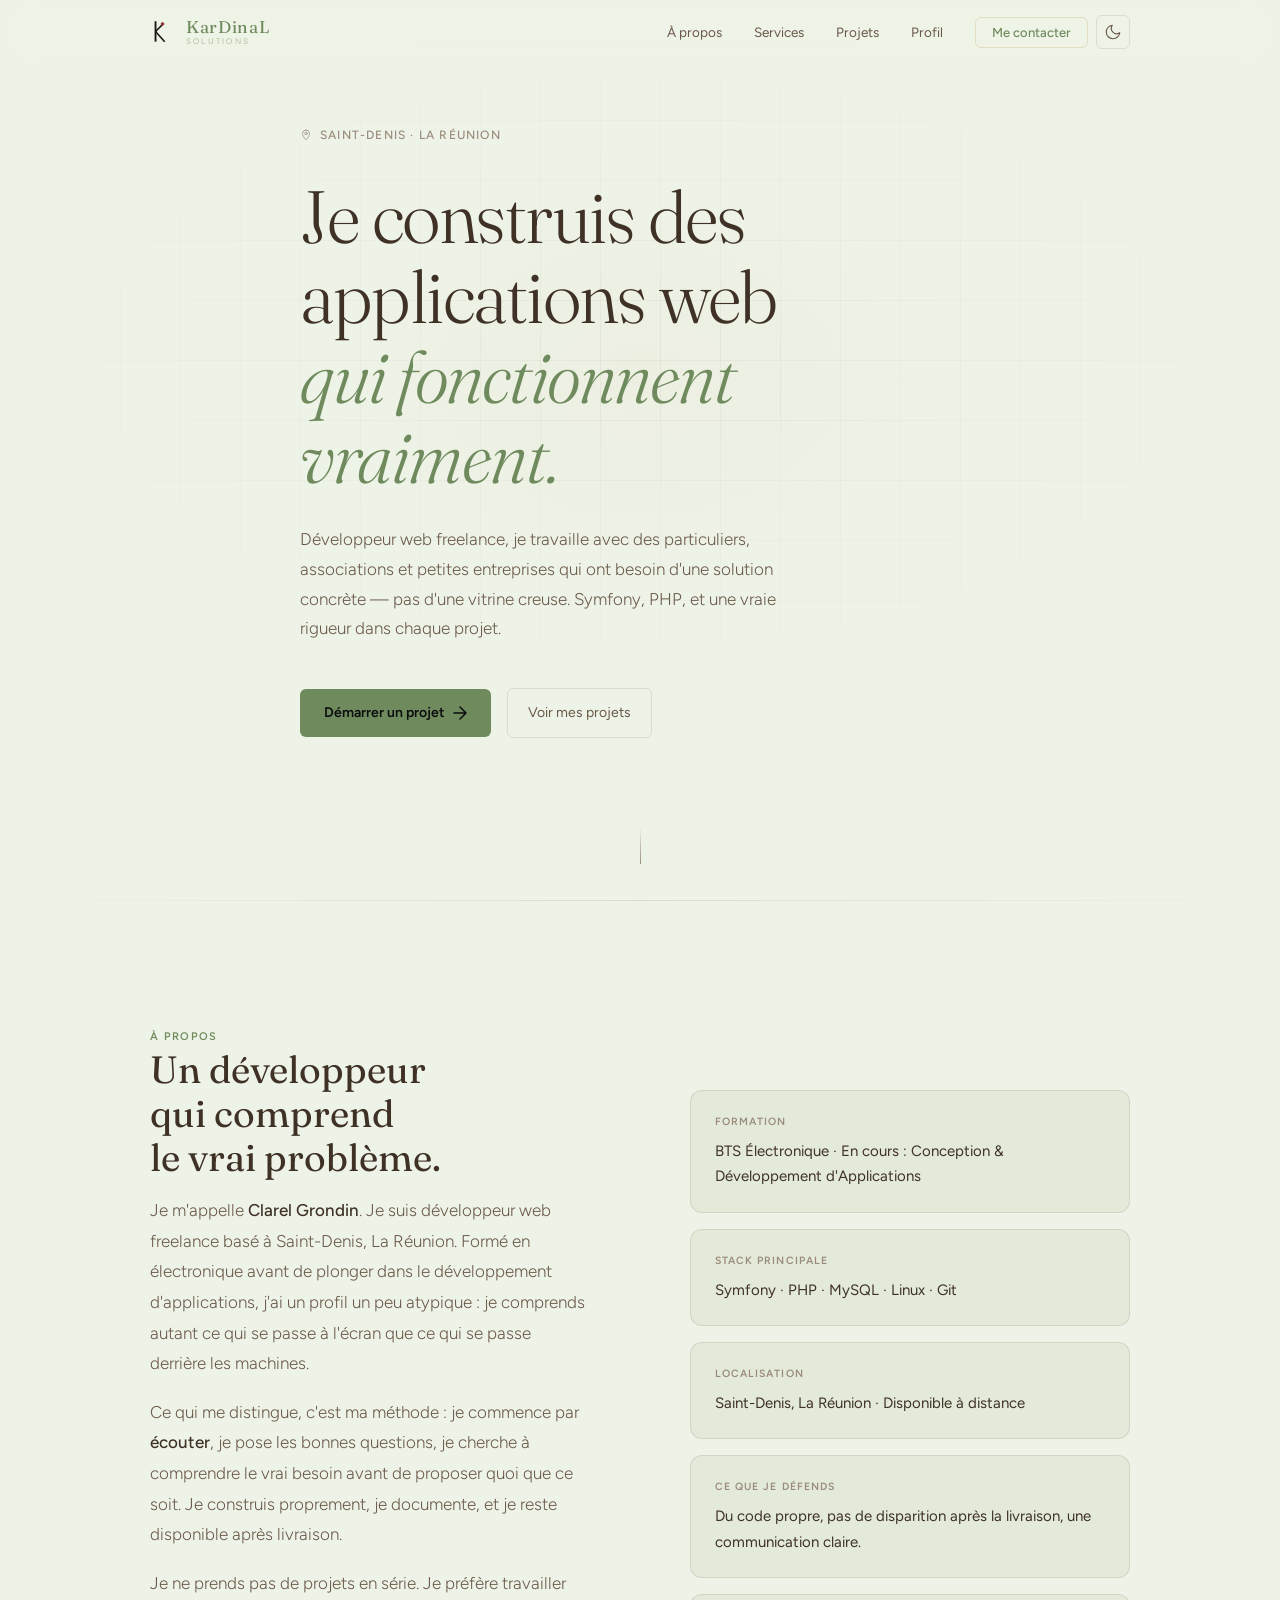
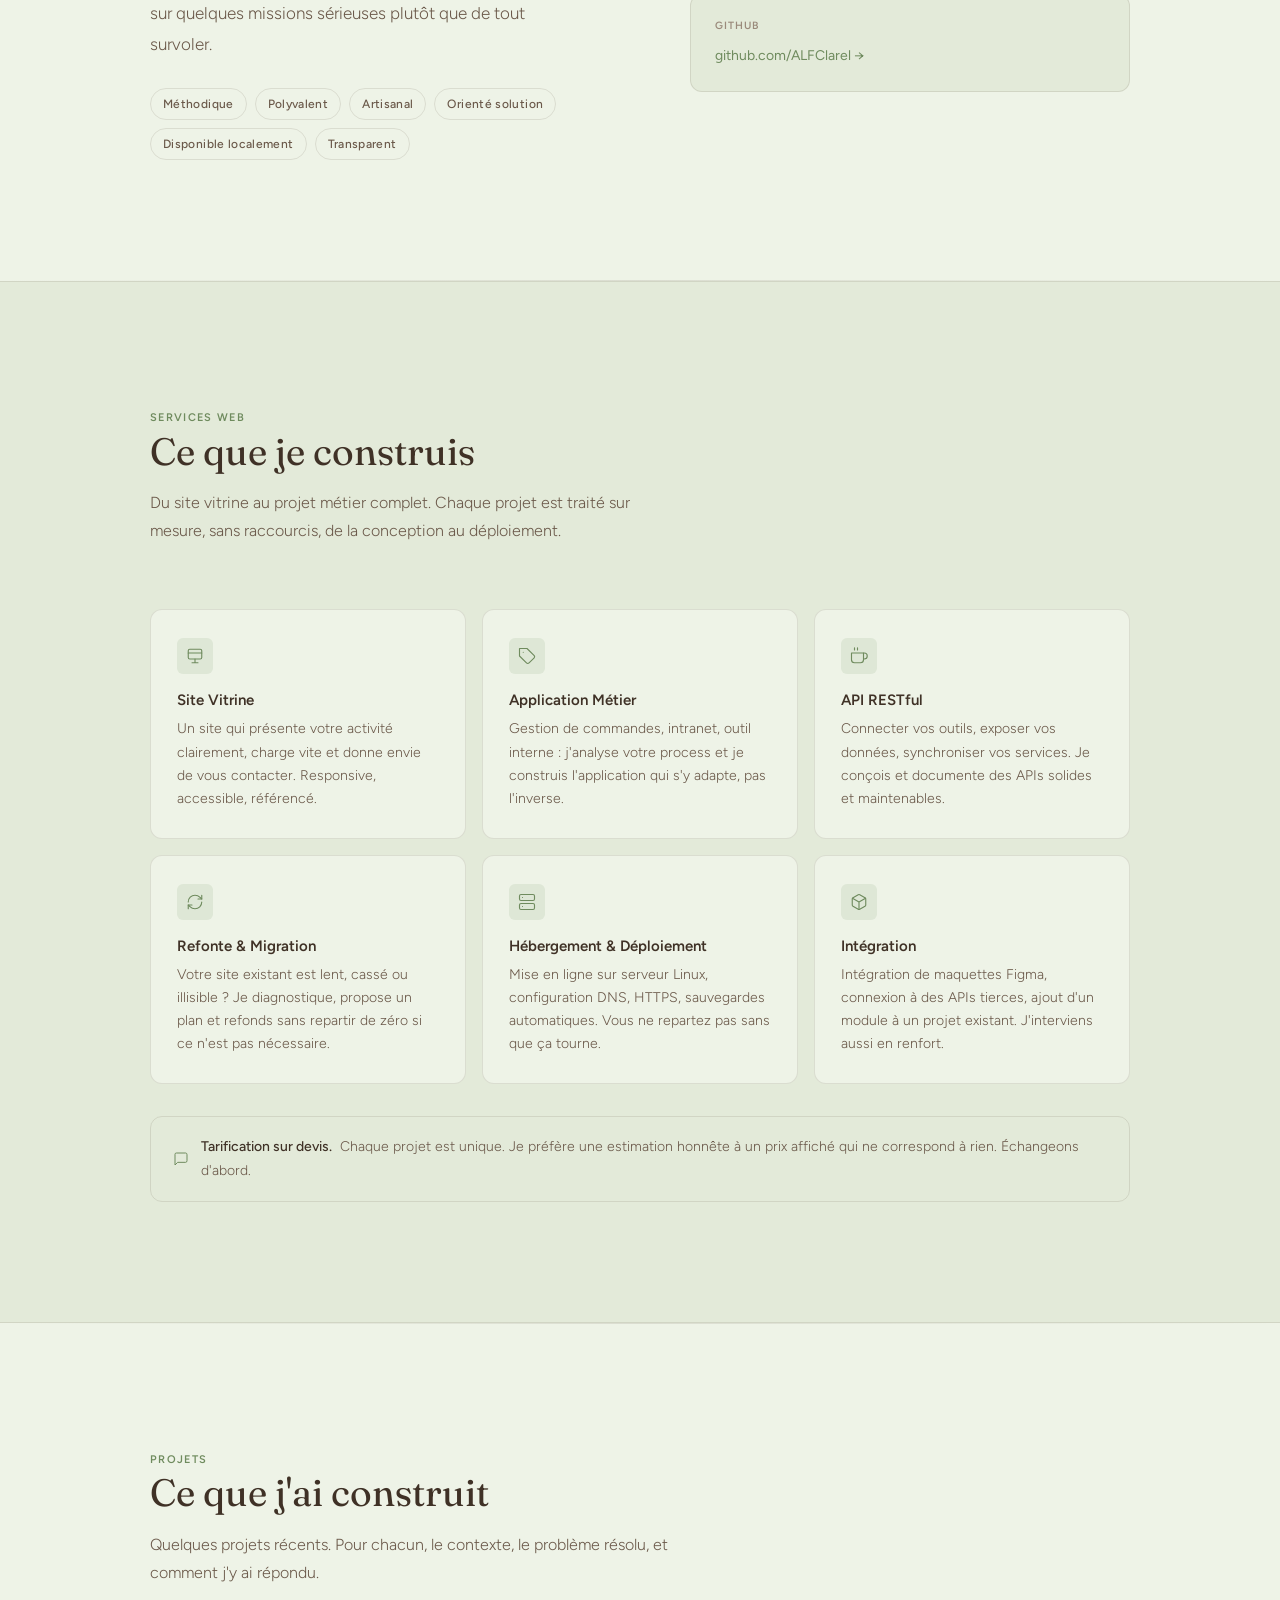
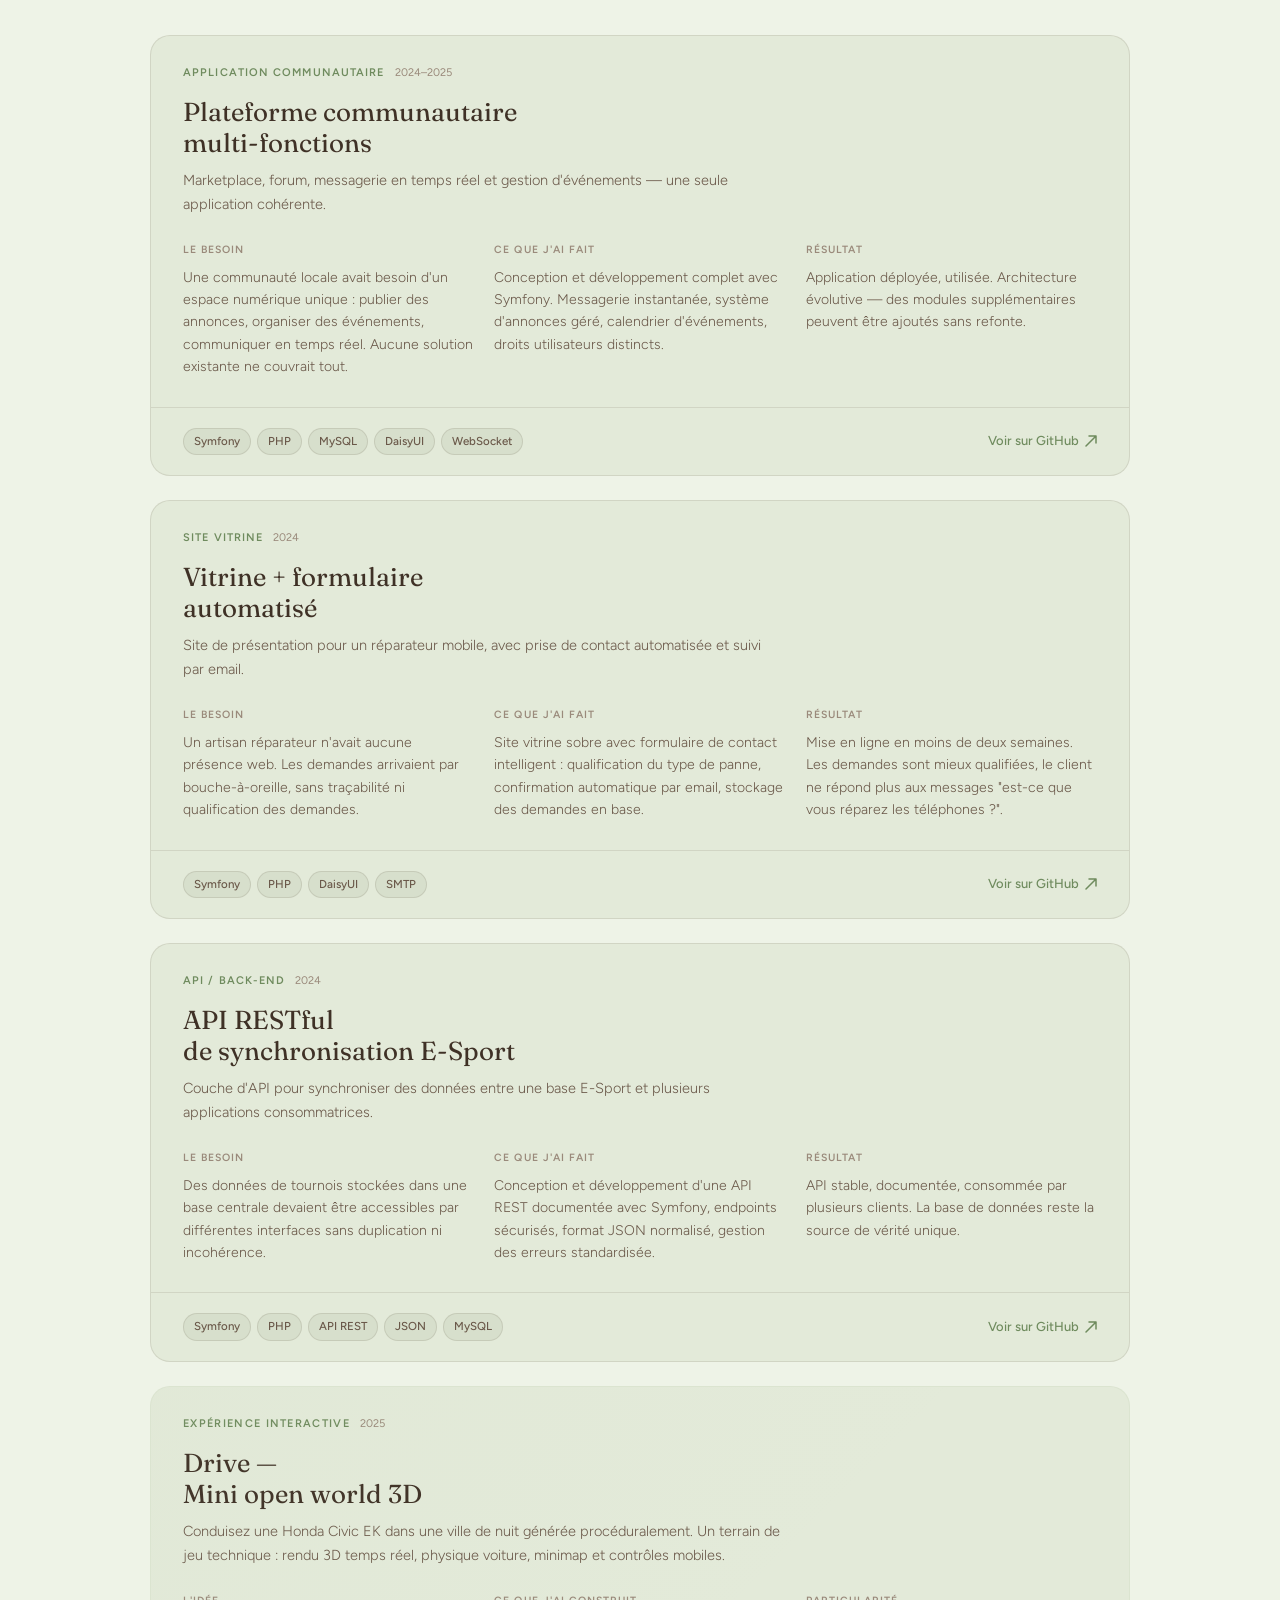
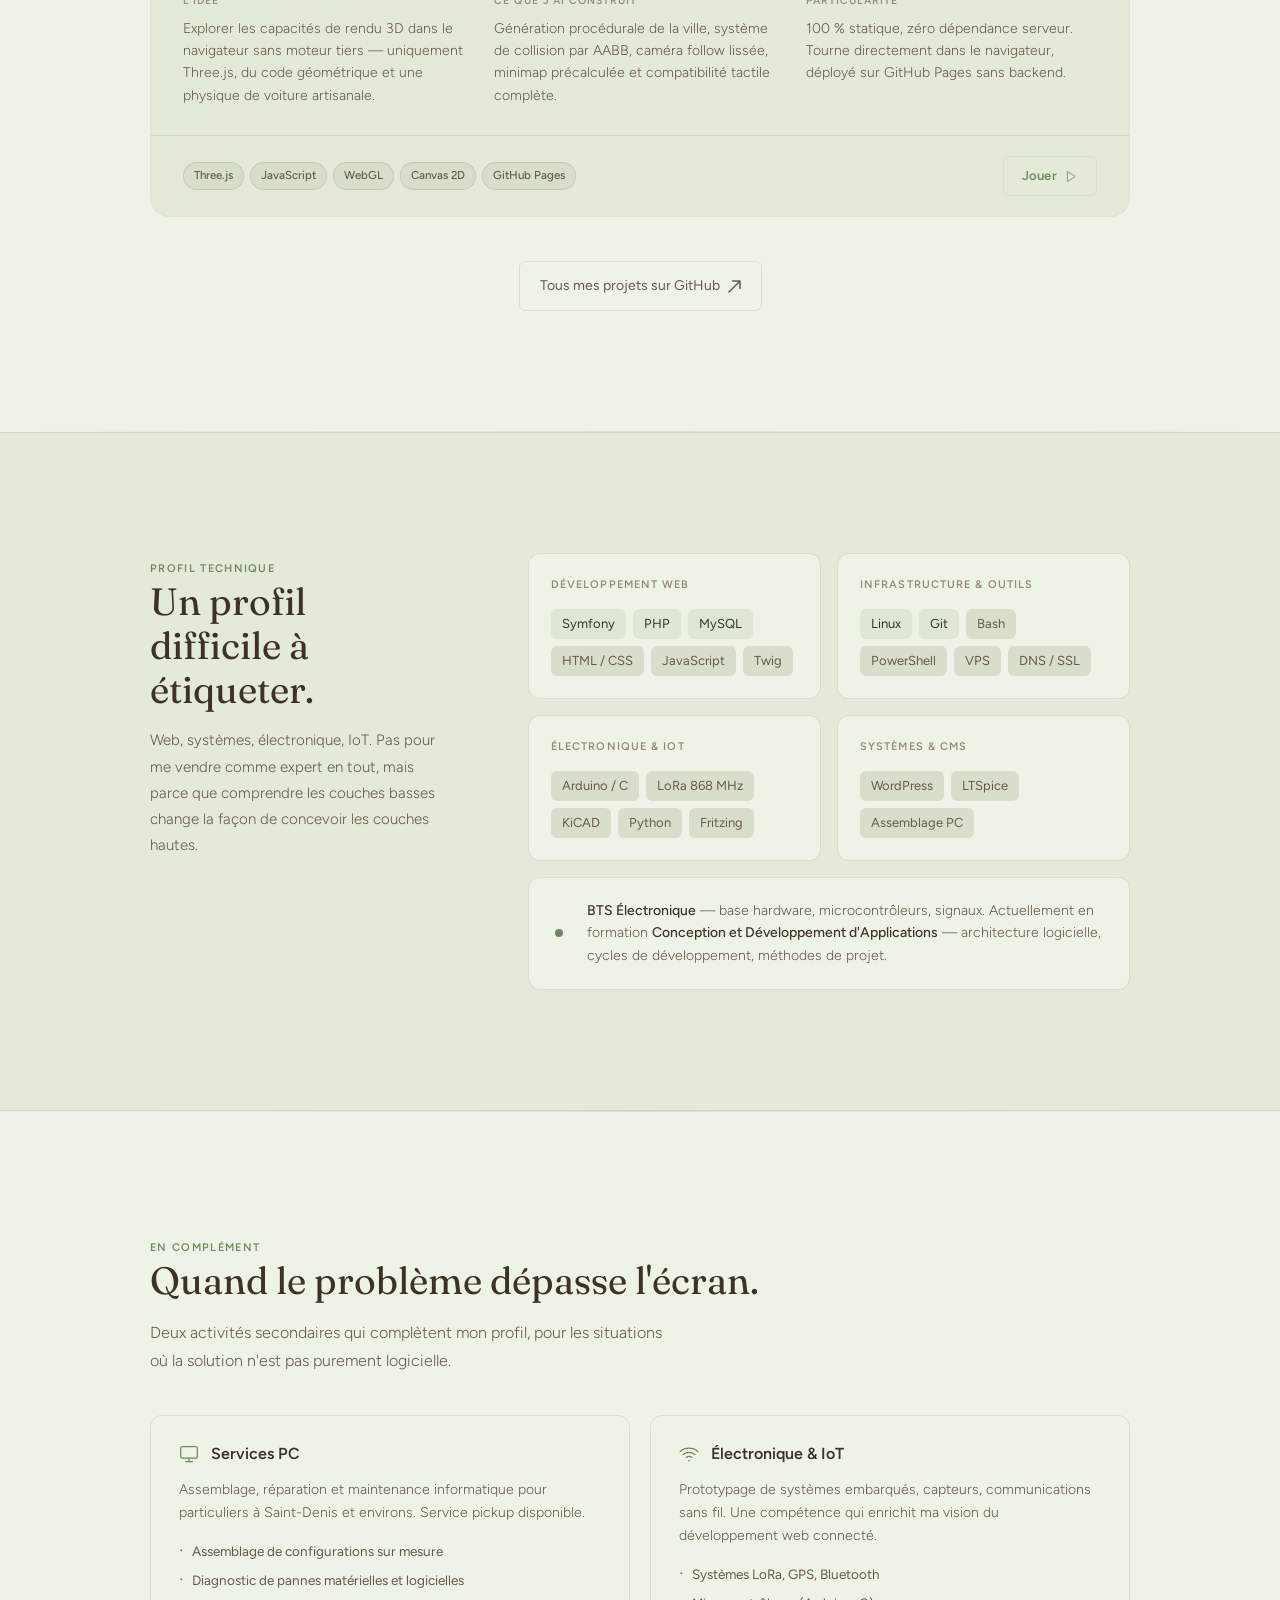
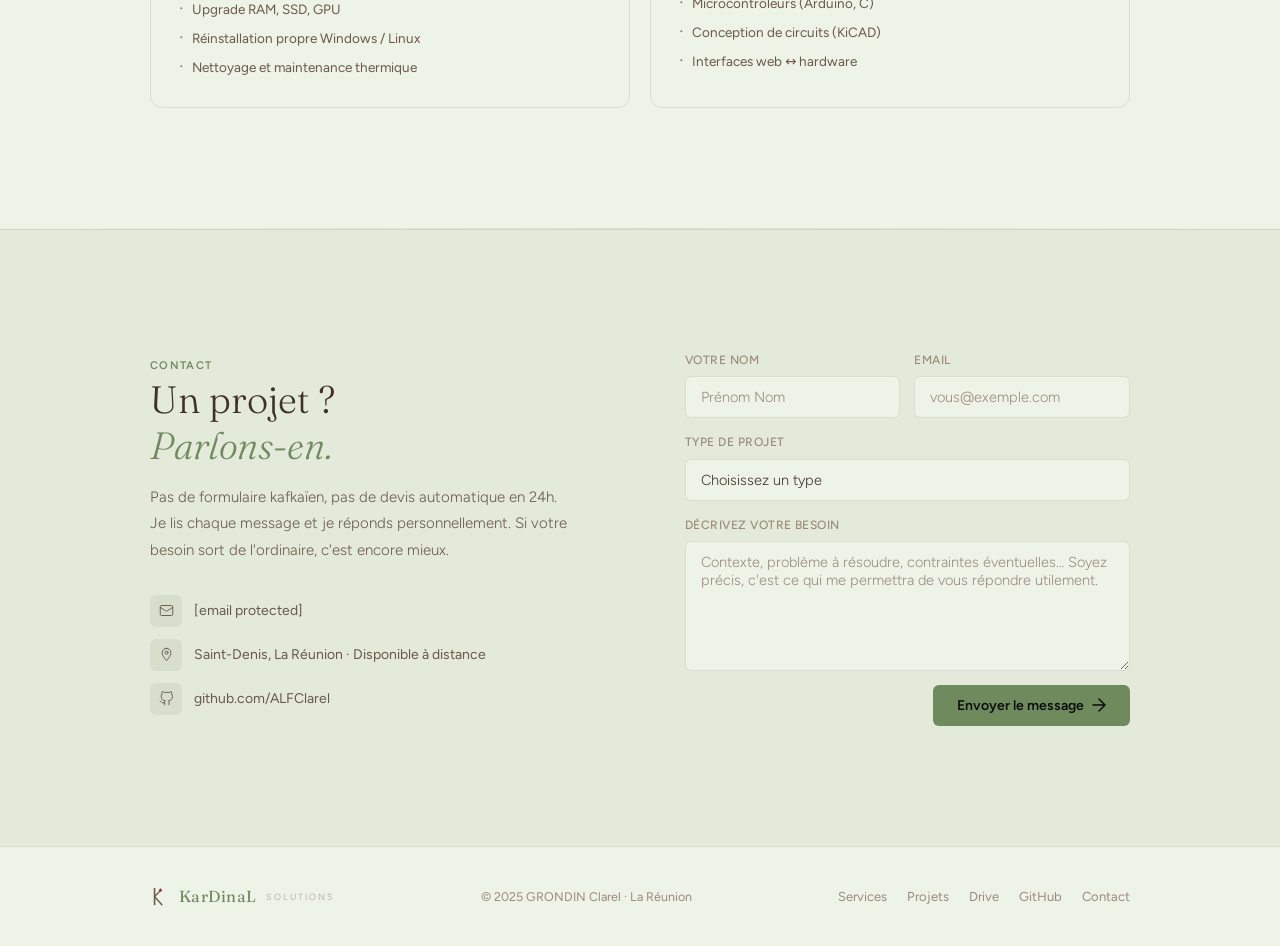
==== commit 5c278b21: "Changement DA et mini jeu" ====
--- a/index.html
+++ b/index.html
@@ -3,7 +3,7 @@
 <head>
   <meta charset="UTF-8" />
   <meta name="viewport" content="width=device-width, initial-scale=1.0" />
-  <title>Clarel Grondin — Développeur Web Freelance à La Réunion</title>
+  <title>Clarel Grondin — KarDinaL Solutions · Développeur Web Freelance à La Réunion</title>
   <meta name="description" content="Développeur web freelance à La Réunion. Applications web sur mesure avec Symfony et PHP. Profil technique polyvalent, approche artisanale." />
 
   <!-- Anti-flash : applique le thème avant le rendu CSS -->
@@ -43,7 +43,26 @@
 
   <header id="header" role="banner">
     <div class="container">
-      <a href="#" class="nav-logo">Clarel<span>.</span></a>
+      <a href="#" class="nav-logo" aria-label="KarDinaL Solutions — Accueil">
+        <!-- Symbole Apex K — dark mode -->
+        <svg class="kdl-symbol-dark" width="24" height="28" viewBox="0 0 44 52" fill="none" aria-hidden="true">
+          <line x1="10" y1="6"  x2="10" y2="44" stroke="#FDFAF5" stroke-width="3.5" stroke-linecap="butt"/>
+          <line x1="10" y1="25" x2="27" y2="44" stroke="#FDFAF5" stroke-width="3"   stroke-linecap="butt"/>
+          <line x1="10" y1="25" x2="23" y2="12" stroke="#FDFAF5" stroke-width="3"   stroke-linecap="butt"/>
+          <path d="M 23,7 L 27,11 L 23,15 L 19,11 Z" fill="#A04040"/>
+        </svg>
+        <!-- Symbole Apex K — light mode -->
+        <svg class="kdl-symbol-light" width="24" height="28" viewBox="0 0 44 52" fill="none" aria-hidden="true">
+          <line x1="10" y1="6"  x2="10" y2="44" stroke="#1A1814" stroke-width="3.5" stroke-linecap="butt"/>
+          <line x1="10" y1="25" x2="27" y2="44" stroke="#1A1814" stroke-width="3"   stroke-linecap="butt"/>
+          <line x1="10" y1="25" x2="23" y2="12" stroke="#1A1814" stroke-width="3"   stroke-linecap="butt"/>
+          <path d="M 23,7 L 27,11 L 23,15 L 19,11 Z" fill="#8B3535"/>
+        </svg>
+        <span class="kdl-wordmark">
+          <span class="kdl-wordmark-name">KarDinaL</span>
+          <span class="kdl-wordmark-sub">Solutions</span>
+        </span>
+      </a>
       <nav aria-label="Navigation principale">
         <ul class="nav-links" id="nav-links">
           <li><a href="#about">À propos</a></li>
@@ -373,6 +392,48 @@
             </div>
           </article>
 
+          <article class="project-card project-card--drive reveal" aria-labelledby="pdrive-title">
+            <div class="project-header">
+              <div>
+                <div class="project-meta">
+                  <span class="project-type">Expérience interactive</span>
+                  <span class="project-date">2025</span>
+                </div>
+                <h3 class="project-title" id="pdrive-title">Drive —<br />Mini open world 3D</h3>
+                <p class="project-tagline">Conduisez une Honda Civic EK dans une ville de nuit générée procéduralement. Un terrain de jeu technique : rendu 3D temps réel, physique voiture, minimap et contrôles mobiles.</p>
+              </div>
+            </div>
+            <div class="project-body">
+              <div class="project-block">
+                <h4>L'idée</h4>
+                <p>Explorer les capacités de rendu 3D dans le navigateur sans moteur tiers — uniquement Three.js, du code géométrique et une physique de voiture artisanale.</p>
+              </div>
+              <div class="project-block">
+                <h4>Ce que j'ai construit</h4>
+                <p>Génération procédurale de la ville, système de collision par AABB, caméra follow lissée, minimap précalculée et compatibilité tactile complète.</p>
+              </div>
+              <div class="project-block">
+                <h4>Particularité</h4>
+                <p>100 % statique, zéro dépendance serveur. Tourne directement dans le navigateur, déployé sur GitHub Pages sans backend.</p>
+              </div>
+            </div>
+            <div class="project-footer">
+              <div class="tech-stack">
+                <span class="tech-badge">Three.js</span>
+                <span class="tech-badge">JavaScript</span>
+                <span class="tech-badge">WebGL</span>
+                <span class="tech-badge">Canvas 2D</span>
+                <span class="tech-badge">GitHub Pages</span>
+              </div>
+              <a href="drive/index.html" class="drive-cta" aria-label="Lancer le mini-jeu Drive">
+                Jouer
+                <svg width="13" height="13" viewBox="0 0 24 24" fill="none" stroke="currentColor" stroke-width="1.5" stroke-linecap="round" stroke-linejoin="round" aria-hidden="true">
+                  <polygon points="5,3 19,12 5,21"/>
+                </svg>
+              </a>
+            </div>
+          </article>
+
         </div>
         <div class="portfolio-cta reveal">
           <a href="https://github.com/ALFClarel" target="_blank" rel="noopener" class="btn-ghost">
@@ -570,11 +631,29 @@
 
   <footer role="contentinfo">
     <div class="container">
-      <div class="footer-brand">Clarel<span>.</span> — KarDinaL Solutions</div>
+      <div class="footer-brand">
+        <a href="#" style="display:inline-flex;align-items:center;gap:9px;color:inherit;text-decoration:none;" aria-label="KarDinaL Solutions">
+          <svg class="kdl-symbol-dark" width="20" height="24" viewBox="0 0 44 52" fill="none" aria-hidden="true">
+            <line x1="10" y1="6"  x2="10" y2="44" stroke="#d0c7bc" stroke-width="3.5" stroke-linecap="butt"/>
+            <line x1="10" y1="25" x2="27" y2="44" stroke="#d0c7bc" stroke-width="3"   stroke-linecap="butt"/>
+            <line x1="10" y1="25" x2="23" y2="12" stroke="#d0c7bc" stroke-width="3"   stroke-linecap="butt"/>
+            <path d="M 23,7 L 27,11 L 23,15 L 19,11 Z" fill="#A04040"/>
+          </svg>
+          <svg class="kdl-symbol-light" width="20" height="24" viewBox="0 0 44 52" fill="none" aria-hidden="true">
+            <line x1="10" y1="6"  x2="10" y2="44" stroke="#6a5849" stroke-width="3.5" stroke-linecap="butt"/>
+            <line x1="10" y1="25" x2="27" y2="44" stroke="#6a5849" stroke-width="3"   stroke-linecap="butt"/>
+            <line x1="10" y1="25" x2="23" y2="12" stroke="#6a5849" stroke-width="3"   stroke-linecap="butt"/>
+            <path d="M 23,7 L 27,11 L 23,15 L 19,11 Z" fill="#8B3535"/>
+          </svg>
+          <span style="font-family:var(--font-display);font-size:16px;font-weight:400;letter-spacing:0.03em;">KarDinaL</span>
+          <span style="font-size:9px;font-family:var(--font-body);color:var(--text-3);opacity:0.60;letter-spacing:0.22em;text-transform:uppercase;">Solutions</span>
+        </a>
+      </div>
       <span class="footer-copy">© 2025 GRONDIN Clarel · La Réunion</span>
       <nav class="footer-links" aria-label="Liens footer">
         <a href="#services-web">Services</a>
         <a href="#portfolio">Projets</a>
+        <a href="drive/index.html">Drive</a>
         <a href="https://github.com/ALFClarel" target="_blank" rel="noopener">GitHub</a>
         <a href="#contact">Contact</a>
       </nav>
--- a/assets/css/styles.css
+++ b/assets/css/styles.css
@@ -6,17 +6,17 @@
 
 /* === Variables ================================================ */
 :root {
-  --bg:           #0b0c0e;
-  --surface:      #111214;
-  --surface-2:    #18191c;
-  --border:       rgba(255,255,255,0.07);
-  --border-hover: rgba(255,255,255,0.14);
-  --text:         #eae7e1;
-  --text-2:       #9a9793;
-  --text-3:       #5c5a57;
-  --accent:       #c8a86b;
-  --accent-dim:   rgba(200,168,107,0.10);
-  --header-bg:    rgba(11,12,14,0.88);
+  --bg:           #241f1a;   /* coffee sombre mais plus clair */
+  --surface:      #2d2722;
+  --surface-2:    #38312b;
+  --border:       rgba(214, 226, 201, 0.12);
+  --border-hover: rgba(214, 226, 201, 0.22);
+  --text:         #f4f1eb;
+  --text-2:       #d0c7bc;
+  --text-3:       #9d9184;
+  --accent:       #b7c9a8;   /* green tea */
+  --accent-dim:   rgba(183, 201, 168, 0.14);
+  --header-bg:    rgba(36, 31, 26, 0.88);
   --font-display: 'Fraunces', Georgia, serif;
   --font-body:    'Figtree', system-ui, sans-serif;
   --radius-sm: 6px;
@@ -26,17 +26,17 @@
 }
 
 [data-theme="light"] {
-  --bg:           #f8f7f4;
-  --surface:      #f1efeb;
-  --surface-2:    #e9e6e1;
-  --border:       rgba(0,0,0,0.08);
-  --border-hover: rgba(0,0,0,0.16);
-  --text:         #1a1917;
-  --text-2:       #5a5855;
-  --text-3:       #9a9893;
-  --accent:       #a07830;
-  --accent-dim:   rgba(160,120,48,0.10);
-  --header-bg:    rgba(248,247,244,0.92);
+  --bg:           #eef3e7;   /* green tea clair */
+  --surface:      #e3ead9;
+  --surface-2:    #d7dfcc;
+  --border:       rgba(78, 60, 44, 0.12);
+  --border-hover: rgba(78, 60, 44, 0.22);
+  --text:         #3f3126;   /* coffee */
+  --text-2:       #6a5849;
+  --text-3:       #9a8a7b;
+  --accent:       #6f8b5e;   /* green tea plus soutenu */
+  --accent-dim:   rgba(111, 139, 94, 0.12);
+  --header-bg:    rgba(238, 243, 231, 0.92);
 }
 
 /* === Reset ==================================================== */
@@ -343,10 +343,81 @@
 .form-group select option { background: var(--surface); }
 .form-submit { display: flex; justify-content: flex-end; }
 
+/* === Logo KarDinaL =========================================== */
+.nav-logo {
+  display: inline-flex;
+  align-items: center;
+  gap: 12px;
+}
+.kdl-wordmark {
+  display: flex;
+  flex-direction: column;
+  line-height: 1;
+}
+.kdl-wordmark-name {
+  font-family: 'Fraunces', Georgia, serif;
+  font-size: 17px;
+  font-weight: 400;
+  letter-spacing: 0.04em;
+  color: var(--text);
+}
+.kdl-wordmark-sub {
+  font-family: var(--font-body);
+  font-size: 8px;
+  font-weight: 300;
+  letter-spacing: 0.28em;
+  text-transform: uppercase;
+  color: var(--text-3);
+  margin-top: 2px;
+  opacity: 0.65;
+}
+/* Symbole SVG adaptatif selon le thème */
+.kdl-symbol-dark  { display: block; }
+.kdl-symbol-light { display: none;  }
+[data-theme="light"] .kdl-symbol-dark  { display: none;  }
+[data-theme="light"] .kdl-symbol-light { display: block; }
+
+/* === Drive — carte projet spéciale ========================== */
+.project-card--drive {
+  background: var(--surface);
+  border-color: rgba(183, 201, 168, 0.18);
+  position: relative;
+  overflow: hidden;
+}
+.project-card--drive::after {
+  content: '';
+  position: absolute;
+  inset: 0;
+  background: linear-gradient(135deg, rgba(183, 201, 168, 0.04) 0%, transparent 60%);
+  pointer-events: none;
+}
+.project-card--drive:hover { border-color: rgba(183, 201, 168, 0.32); }
+.project-card--drive .project-type { letter-spacing: 0.12em; }
+
+.drive-cta {
+  display: inline-flex;
+  align-items: center;
+  gap: 8px;
+  font-size: 13px; font-weight: 600;
+  color: var(--accent);
+  border: 1px solid rgba(183, 201, 168, 0.30);
+  padding: 8px 18px;
+  border-radius: var(--radius-sm);
+  transition: background var(--transition), border-color var(--transition), gap var(--transition);
+  letter-spacing: 0.02em;
+}
+.drive-cta:hover {
+  background: var(--accent-dim);
+  border-color: rgba(183, 201, 168, 0.50);
+  gap: 12px;
+}
+.drive-cta svg { transition: transform var(--transition); }
+.drive-cta:hover svg { transform: translateX(2px); }
+
 /* === Footer =================================================== */
 footer { padding: 36px 0; border-top: 1px solid var(--border); }
 footer .container { display: flex; align-items: center; justify-content: space-between; flex-wrap: wrap; gap: 16px; }
-.footer-brand { font-family: var(--font-display); font-size: 15px; color: var(--text-2); }
+.footer-brand { font-family: var(--font-display); font-size: 15px; color: var(--text-2); display: flex; align-items: center; }
 .footer-brand span { color: var(--accent); }
 .footer-copy { font-size: 12.5px; color: var(--text-3); }
 .footer-links { display: flex; gap: 20px; }
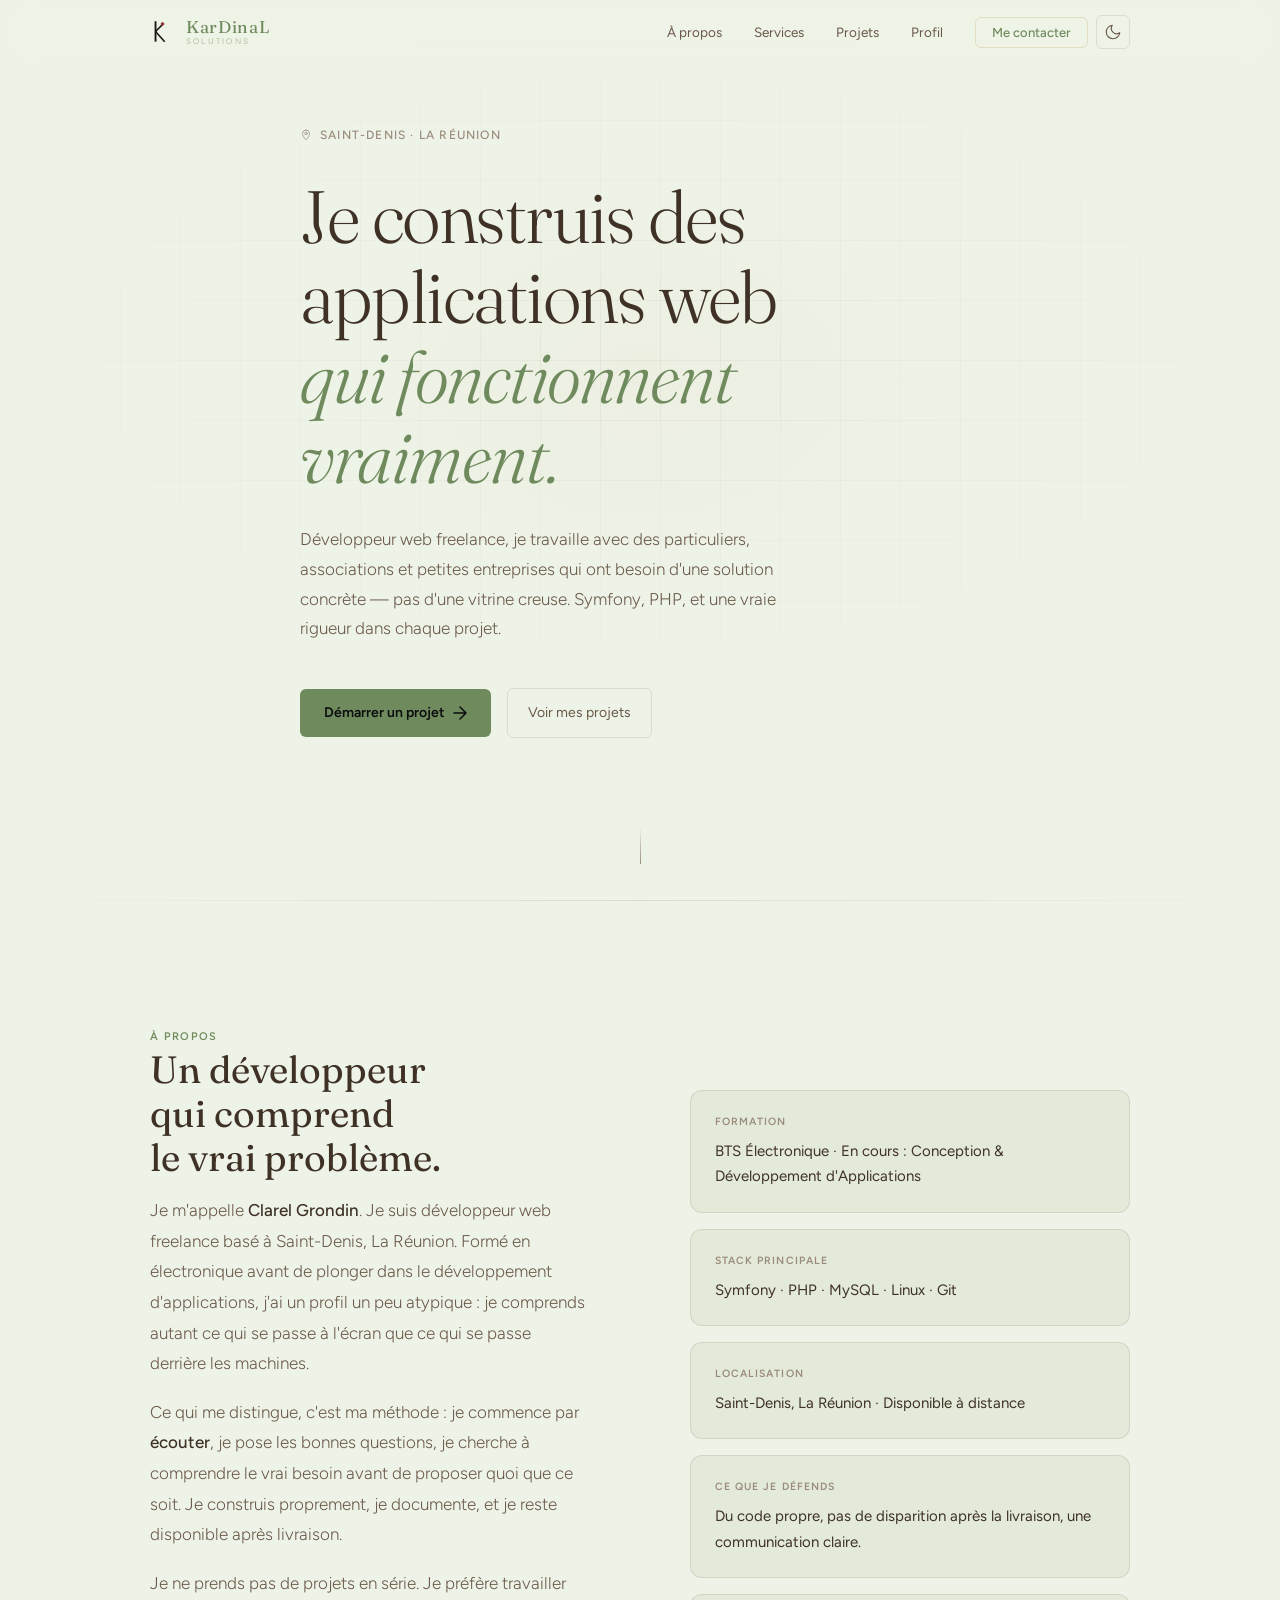
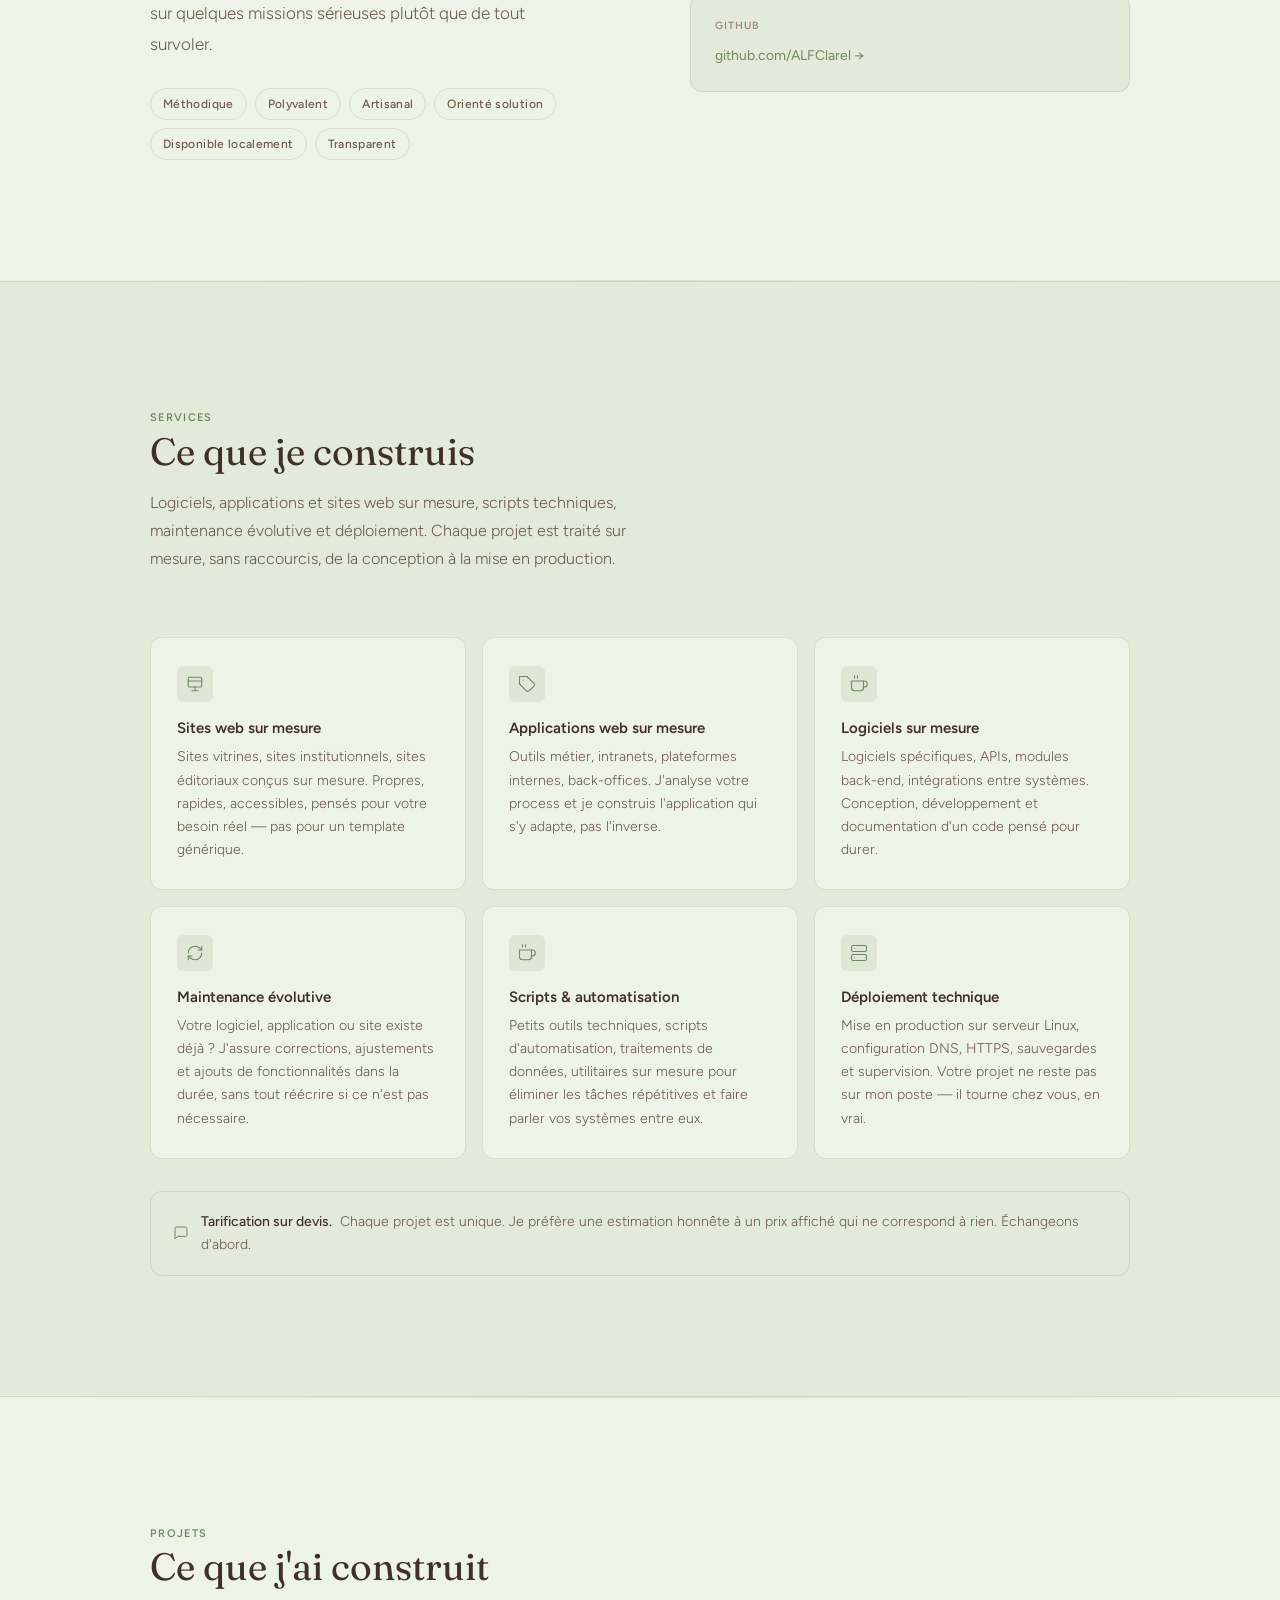
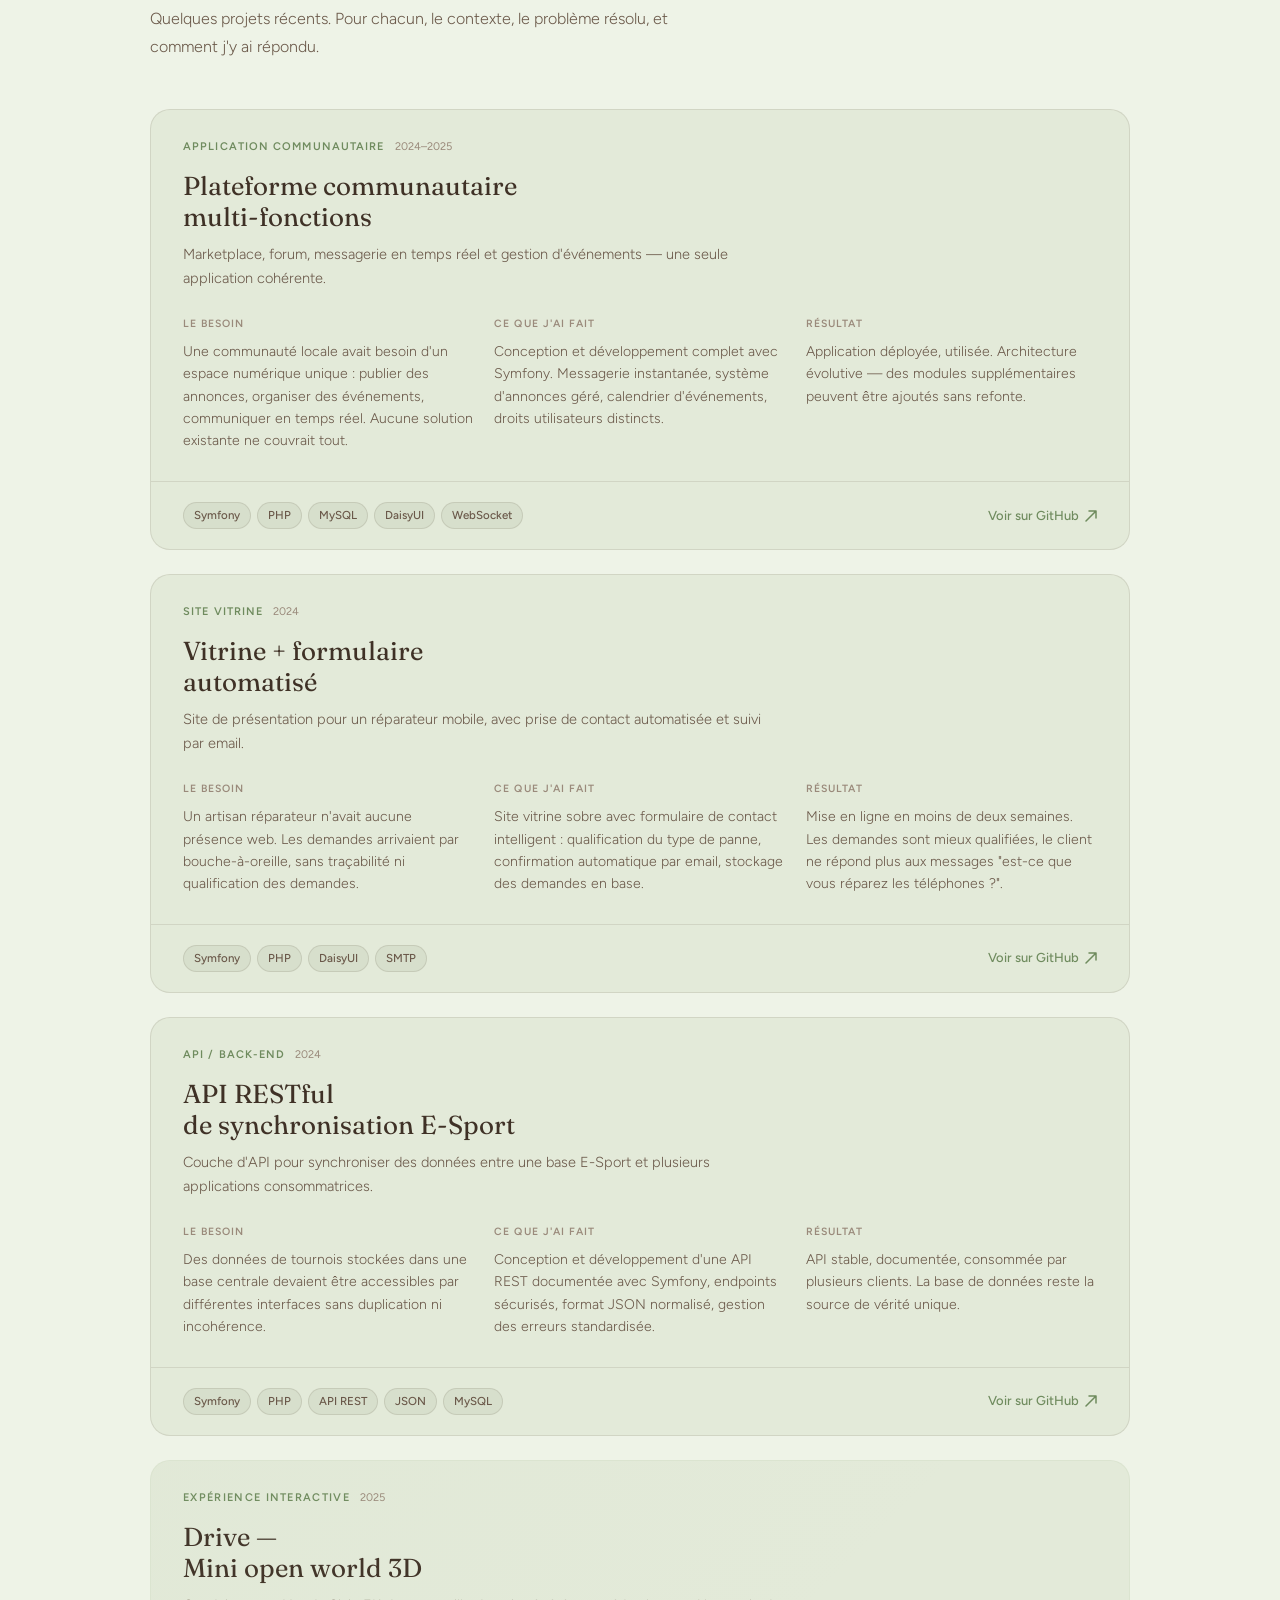
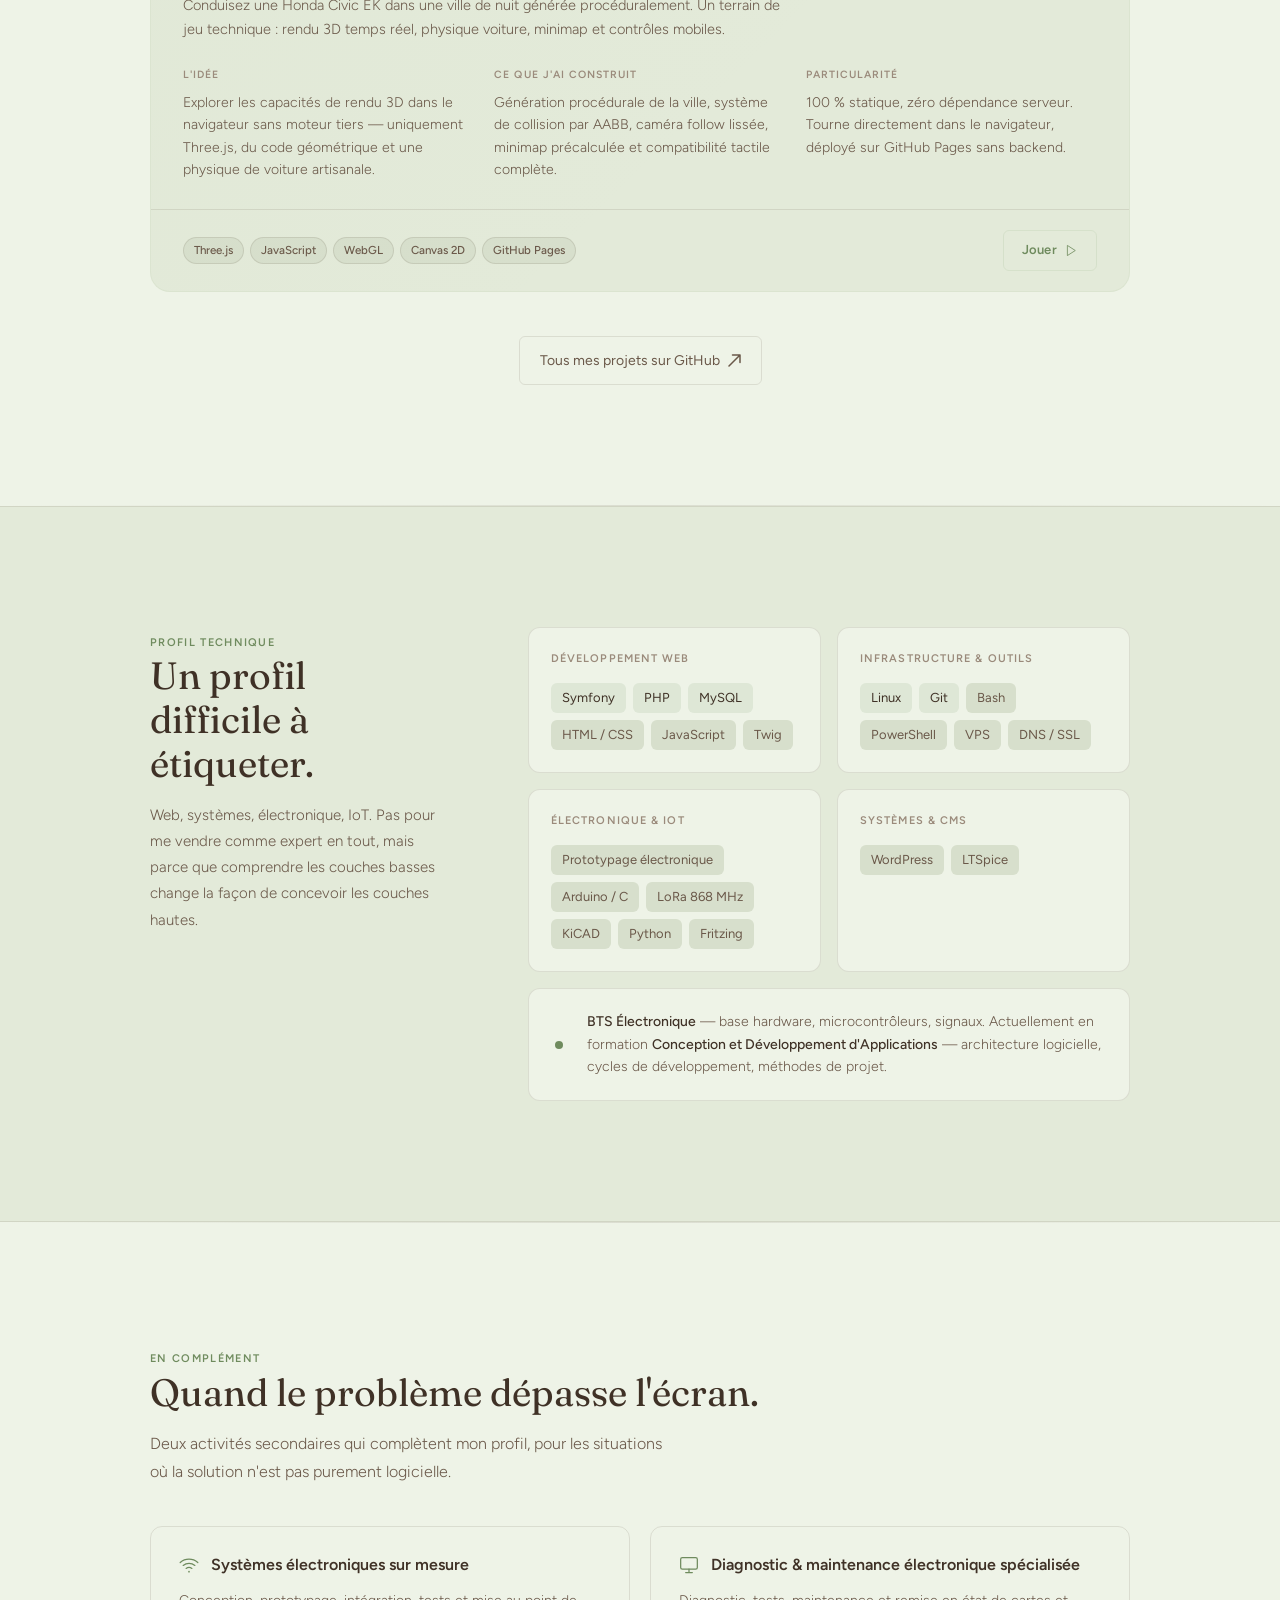
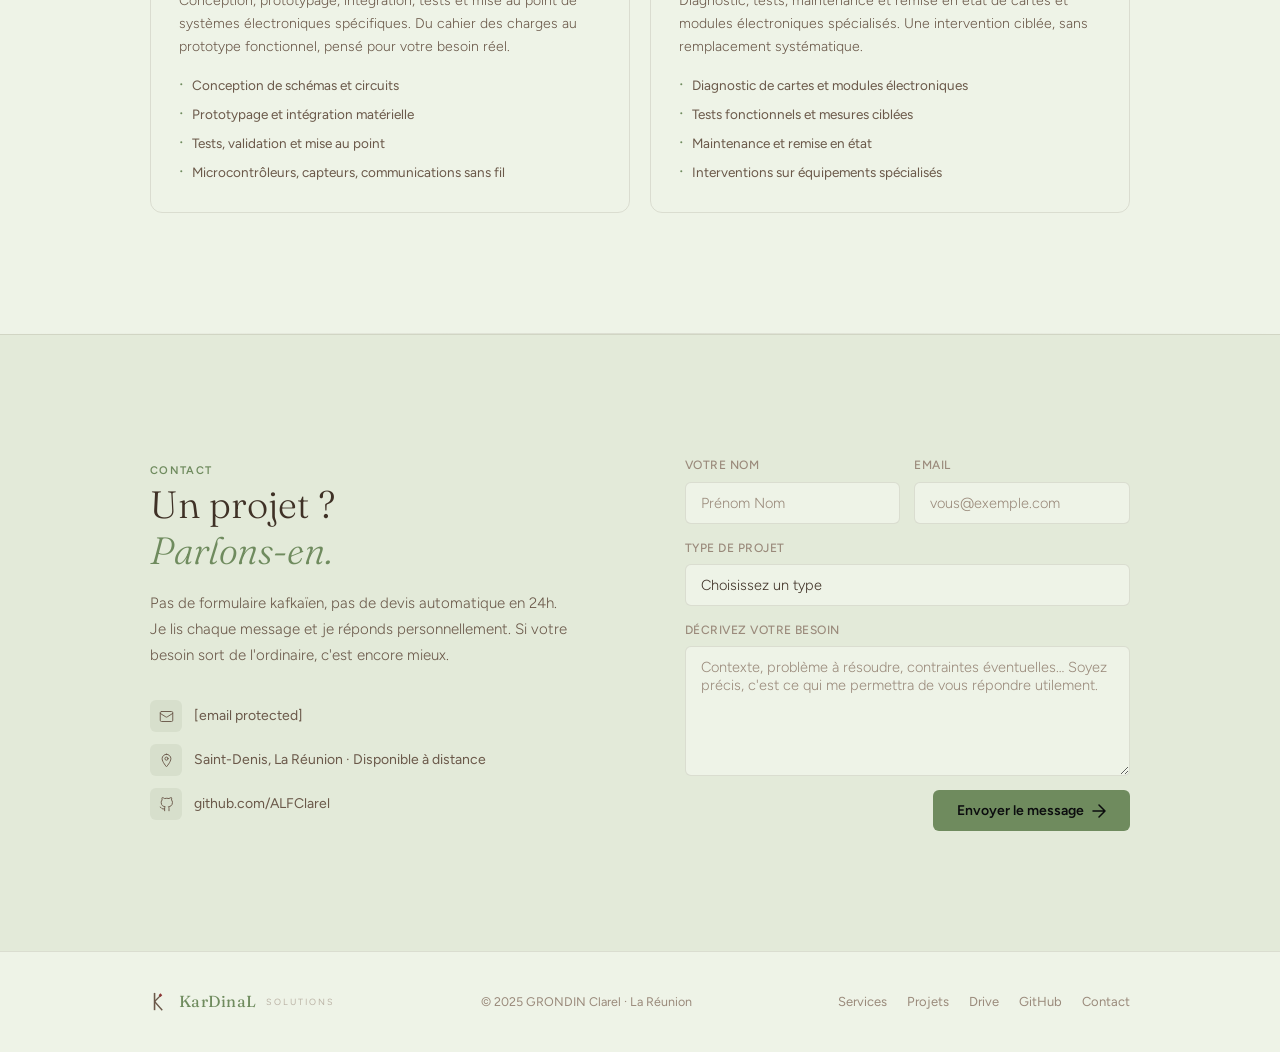
==== commit 705c2de2: "Activities adjustment commit" ====
--- a/index.html
+++ b/index.html
@@ -4,7 +4,7 @@
   <meta charset="UTF-8" />
   <meta name="viewport" content="width=device-width, initial-scale=1.0" />
   <title>Clarel Grondin — KarDinaL Solutions · Développeur Web Freelance à La Réunion</title>
-  <meta name="description" content="Développeur web freelance à La Réunion. Applications web sur mesure avec Symfony et PHP. Profil technique polyvalent, approche artisanale." />
+  <meta name="description" content="Développeur freelance à La Réunion. Logiciels, applications et sites web sur mesure, maintenance évolutive, scripts et déploiement technique. Profil technique polyvalent, approche artisanale." />
 
   <!-- Anti-flash : applique le thème avant le rendu CSS -->
   <script>
@@ -180,9 +180,9 @@
     <section id="services-web" aria-labelledby="services-title">
       <div class="container">
         <div class="section-header reveal">
-          <span class="label">Services web</span>
+          <span class="label">Services</span>
           <h2 id="services-title">Ce que je construis</h2>
-          <p>Du site vitrine au projet métier complet. Chaque projet est traité sur mesure, sans raccourcis, de la conception au déploiement.</p>
+          <p>Logiciels, applications et sites web sur mesure, scripts techniques, maintenance évolutive et déploiement. Chaque projet est traité sur mesure, sans raccourcis, de la conception à la mise en production.</p>
         </div>
         <div class="services-grid">
 
@@ -193,8 +193,8 @@
                 <path d="M3 8h18M8 21h8M12 16v5"/>
               </svg>
             </div>
-            <h3>Site Vitrine</h3>
-            <p>Un site qui présente votre activité clairement, charge vite et donne envie de vous contacter. Responsive, accessible, référencé.</p>
+            <h3>Sites web sur mesure</h3>
+            <p>Sites vitrines, sites institutionnels, sites éditoriaux conçus sur mesure. Propres, rapides, accessibles, pensés pour votre besoin réel — pas pour un template générique.</p>
           </div>
 
           <div class="service-card reveal">
@@ -204,8 +204,8 @@
                 <path d="M7 7h.01"/>
               </svg>
             </div>
-            <h3>Application Métier</h3>
-            <p>Gestion de commandes, intranet, outil interne : j'analyse votre process et je construis l'application qui s'y adapte, pas l'inverse.</p>
+            <h3>Applications web sur mesure</h3>
+            <p>Outils métier, intranets, plateformes internes, back-offices. J'analyse votre process et je construis l'application qui s'y adapte, pas l'inverse.</p>
           </div>
 
           <div class="service-card reveal">
@@ -216,8 +216,8 @@
                 <line x1="6" y1="1" x2="6" y2="4"/><line x1="10" y1="1" x2="10" y2="4"/>
               </svg>
             </div>
-            <h3>API RESTful</h3>
-            <p>Connecter vos outils, exposer vos données, synchroniser vos services. Je conçois et documente des APIs solides et maintenables.</p>
+            <h3>Logiciels sur mesure</h3>
+            <p>Logiciels spécifiques, APIs, modules back-end, intégrations entre systèmes. Conception, développement et documentation d'un code pensé pour durer.</p>
           </div>
 
           <div class="service-card reveal">
@@ -229,8 +229,20 @@
                 <path d="M3 21v-5h5"/>
               </svg>
             </div>
-            <h3>Refonte & Migration</h3>
-            <p>Votre site existant est lent, cassé ou illisible ? Je diagnostique, propose un plan et refonds sans repartir de zéro si ce n'est pas nécessaire.</p>
+            <h3>Maintenance évolutive</h3>
+            <p>Votre logiciel, application ou site existe déjà ? J'assure corrections, ajustements et ajouts de fonctionnalités dans la durée, sans tout réécrire si ce n'est pas nécessaire.</p>
+          </div>
+
+          <div class="service-card reveal">
+            <div class="service-icon">
+              <svg width="18" height="18" viewBox="0 0 24 24" fill="none" stroke="currentColor" stroke-width="1.5" stroke-linecap="round" stroke-linejoin="round" aria-hidden="true">
+                <path d="M18 8h1a4 4 0 0 1 0 8h-1"/>
+                <path d="M2 8h16v9a4 4 0 0 1-4 4H6a4 4 0 0 1-4-4V8Z"/>
+                <line x1="6" y1="1" x2="6" y2="4"/><line x1="10" y1="1" x2="10" y2="4"/>
+              </svg>
+            </div>
+            <h3>Scripts & automatisation</h3>
+            <p>Petits outils techniques, scripts d'automatisation, traitements de données, utilitaires sur mesure pour éliminer les tâches répétitives et faire parler vos systèmes entre eux.</p>
           </div>
 
           <div class="service-card reveal">
@@ -242,19 +254,8 @@
                 <line x1="6" y1="18" x2="6.01" y2="18"/>
               </svg>
             </div>
-            <h3>Hébergement & Déploiement</h3>
-            <p>Mise en ligne sur serveur Linux, configuration DNS, HTTPS, sauvegardes automatiques. Vous ne repartez pas sans que ça tourne.</p>
-          </div>
-
-          <div class="service-card reveal">
-            <div class="service-icon">
-              <svg width="18" height="18" viewBox="0 0 24 24" fill="none" stroke="currentColor" stroke-width="1.5" stroke-linecap="round" stroke-linejoin="round" aria-hidden="true">
-                <path d="M21 16V8a2 2 0 0 0-1-1.73l-7-4a2 2 0 0 0-2 0l-7 4A2 2 0 0 0 3 8v8a2 2 0 0 0 1 1.73l7 4a2 2 0 0 0 2 0l7-4A2 2 0 0 0 21 16Z"/>
-                <path d="m3.27 6.96 8.73 5.05 8.73-5.05M12 22.08V12"/>
-              </svg>
-            </div>
-            <h3>Intégration</h3>
-            <p>Intégration de maquettes Figma, connexion à des APIs tierces, ajout d'un module à un projet existant. J'interviens aussi en renfort.</p>
+            <h3>Déploiement technique</h3>
+            <p>Mise en production sur serveur Linux, configuration DNS, HTTPS, sauvegardes et supervision. Votre projet ne reste pas sur mon poste — il tourne chez vous, en vrai.</p>
           </div>
 
         </div>
@@ -474,16 +475,15 @@
           <div class="skill-group reveal">
             <div class="skill-group-title">Électronique & IoT</div>
             <div class="skill-items">
-              <span class="skill-item">Arduino / C</span><span class="skill-item">LoRa 868 MHz</span>
-              <span class="skill-item">KiCAD</span><span class="skill-item">Python</span>
-              <span class="skill-item">Fritzing</span>
+              <span class="skill-item">Prototypage électronique</span><span class="skill-item">Arduino / C</span>
+              <span class="skill-item">LoRa 868 MHz</span><span class="skill-item">KiCAD</span>
+              <span class="skill-item">Python</span><span class="skill-item">Fritzing</span>
             </div>
           </div>
           <div class="skill-group reveal">
             <div class="skill-group-title">Systèmes & CMS</div>
             <div class="skill-items">
               <span class="skill-item">WordPress</span><span class="skill-item">LTSpice</span>
-              <span class="skill-item">Assemblage PC</span>
             </div>
           </div>
           <div class="formation-row reveal">
@@ -508,26 +508,6 @@
           <p>Deux activités secondaires qui complètent mon profil, pour les situations où la solution n'est pas purement logicielle.</p>
         </div>
         <div class="secondary-grid">
-
-          <div class="secondary-card reveal">
-            <div class="card-head">
-              <div class="card-icon">
-                <svg width="20" height="20" viewBox="0 0 24 24" fill="none" stroke="currentColor" stroke-width="1.5" stroke-linecap="round" stroke-linejoin="round" aria-hidden="true">
-                  <rect x="2" y="3" width="20" height="14" rx="2"/>
-                  <path d="M8 21h8M12 17v4"/>
-                </svg>
-              </div>
-              <h3>Services PC</h3>
-            </div>
-            <p>Assemblage, réparation et maintenance informatique pour particuliers à Saint-Denis et environs. Service pickup disponible.</p>
-            <ul class="service-list">
-              <li>Assemblage de configurations sur mesure</li>
-              <li>Diagnostic de pannes matérielles et logicielles</li>
-              <li>Upgrade RAM, SSD, GPU</li>
-              <li>Réinstallation propre Windows / Linux</li>
-              <li>Nettoyage et maintenance thermique</li>
-            </ul>
-          </div>
 
           <div class="secondary-card reveal">
             <div class="card-head">
@@ -539,14 +519,33 @@
                   <circle cx="12" cy="20" r="1" fill="currentColor" stroke="none"/>
                 </svg>
               </div>
-              <h3>Électronique & IoT</h3>
-            </div>
-            <p>Prototypage de systèmes embarqués, capteurs, communications sans fil. Une compétence qui enrichit ma vision du développement web connecté.</p>
+              <h3>Systèmes électroniques sur mesure</h3>
+            </div>
+            <p>Conception, prototypage, intégration, tests et mise au point de systèmes électroniques spécifiques. Du cahier des charges au prototype fonctionnel, pensé pour votre besoin réel.</p>
             <ul class="service-list">
-              <li>Systèmes LoRa, GPS, Bluetooth</li>
-              <li>Microcontrôleurs (Arduino, C)</li>
-              <li>Conception de circuits (KiCAD)</li>
-              <li>Interfaces web ↔ hardware</li>
+              <li>Conception de schémas et circuits</li>
+              <li>Prototypage et intégration matérielle</li>
+              <li>Tests, validation et mise au point</li>
+              <li>Microcontrôleurs, capteurs, communications sans fil</li>
+            </ul>
+          </div>
+
+          <div class="secondary-card reveal">
+            <div class="card-head">
+              <div class="card-icon">
+                <svg width="20" height="20" viewBox="0 0 24 24" fill="none" stroke="currentColor" stroke-width="1.5" stroke-linecap="round" stroke-linejoin="round" aria-hidden="true">
+                  <rect x="2" y="3" width="20" height="14" rx="2"/>
+                  <path d="M8 21h8M12 17v4"/>
+                </svg>
+              </div>
+              <h3>Diagnostic & maintenance électronique spécialisée</h3>
+            </div>
+            <p>Diagnostic, tests, maintenance et remise en état de cartes et modules électroniques spécialisés. Une intervention ciblée, sans remplacement systématique.</p>
+            <ul class="service-list">
+              <li>Diagnostic de cartes et modules électroniques</li>
+              <li>Tests fonctionnels et mesures ciblées</li>
+              <li>Maintenance et remise en état</li>
+              <li>Interventions sur équipements spécialisés</li>
             </ul>
           </div>
 
@@ -605,11 +604,12 @@
             <label for="subject">Type de projet</label>
             <select id="subject" name="subject">
               <option value="" disabled selected>Choisissez un type</option>
-              <option value="vitrine">Site vitrine</option>
-              <option value="app">Application web</option>
-              <option value="api">API / Back-end</option>
-              <option value="refonte">Refonte d'un existant</option>
-              <option value="pc">Service PC</option>
+              <option value="site">Site web sur mesure</option>
+              <option value="app">Application web sur mesure</option>
+              <option value="logiciel">Logiciel sur mesure</option>
+              <option value="script">Script / automatisation</option>
+              <option value="maintenance">Maintenance évolutive</option>
+              <option value="electronique">Électronique sur mesure / diagnostic</option>
               <option value="autre">Autre / Je ne sais pas encore</option>
             </select>
           </div>
